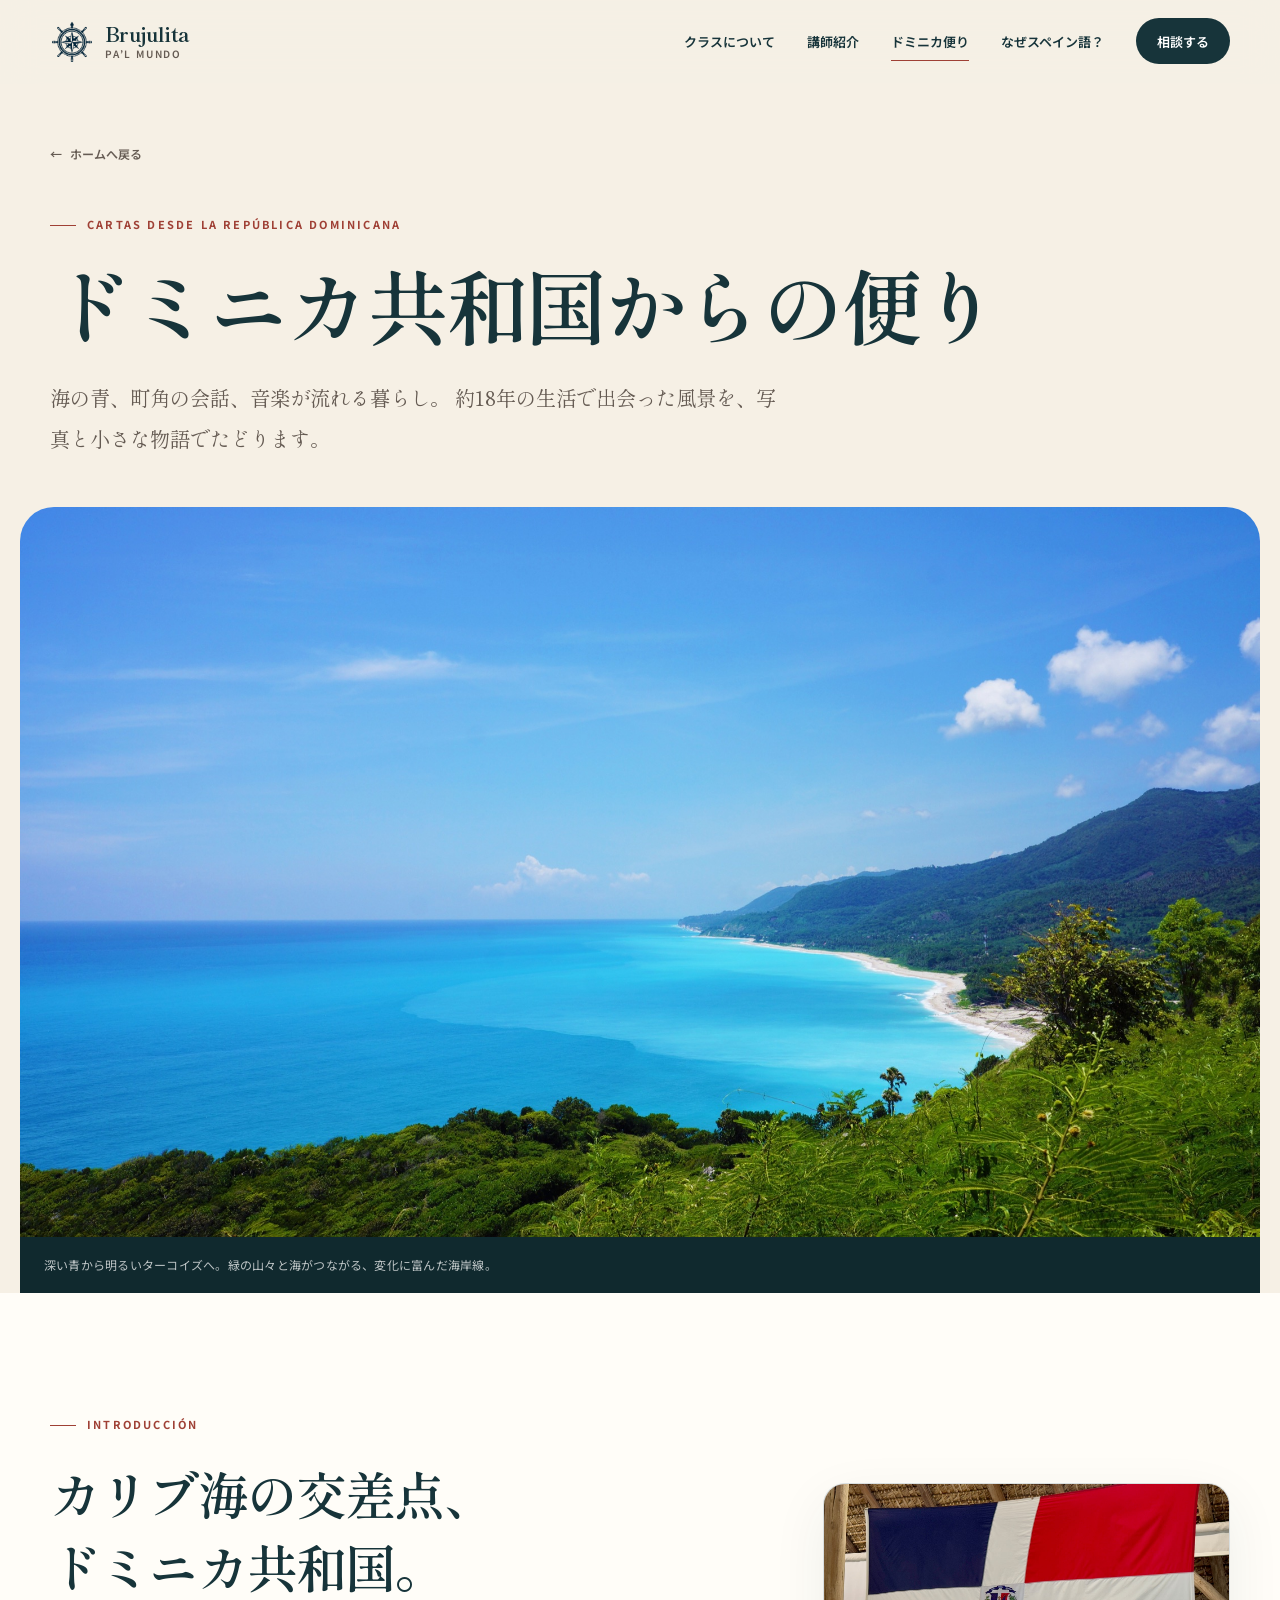
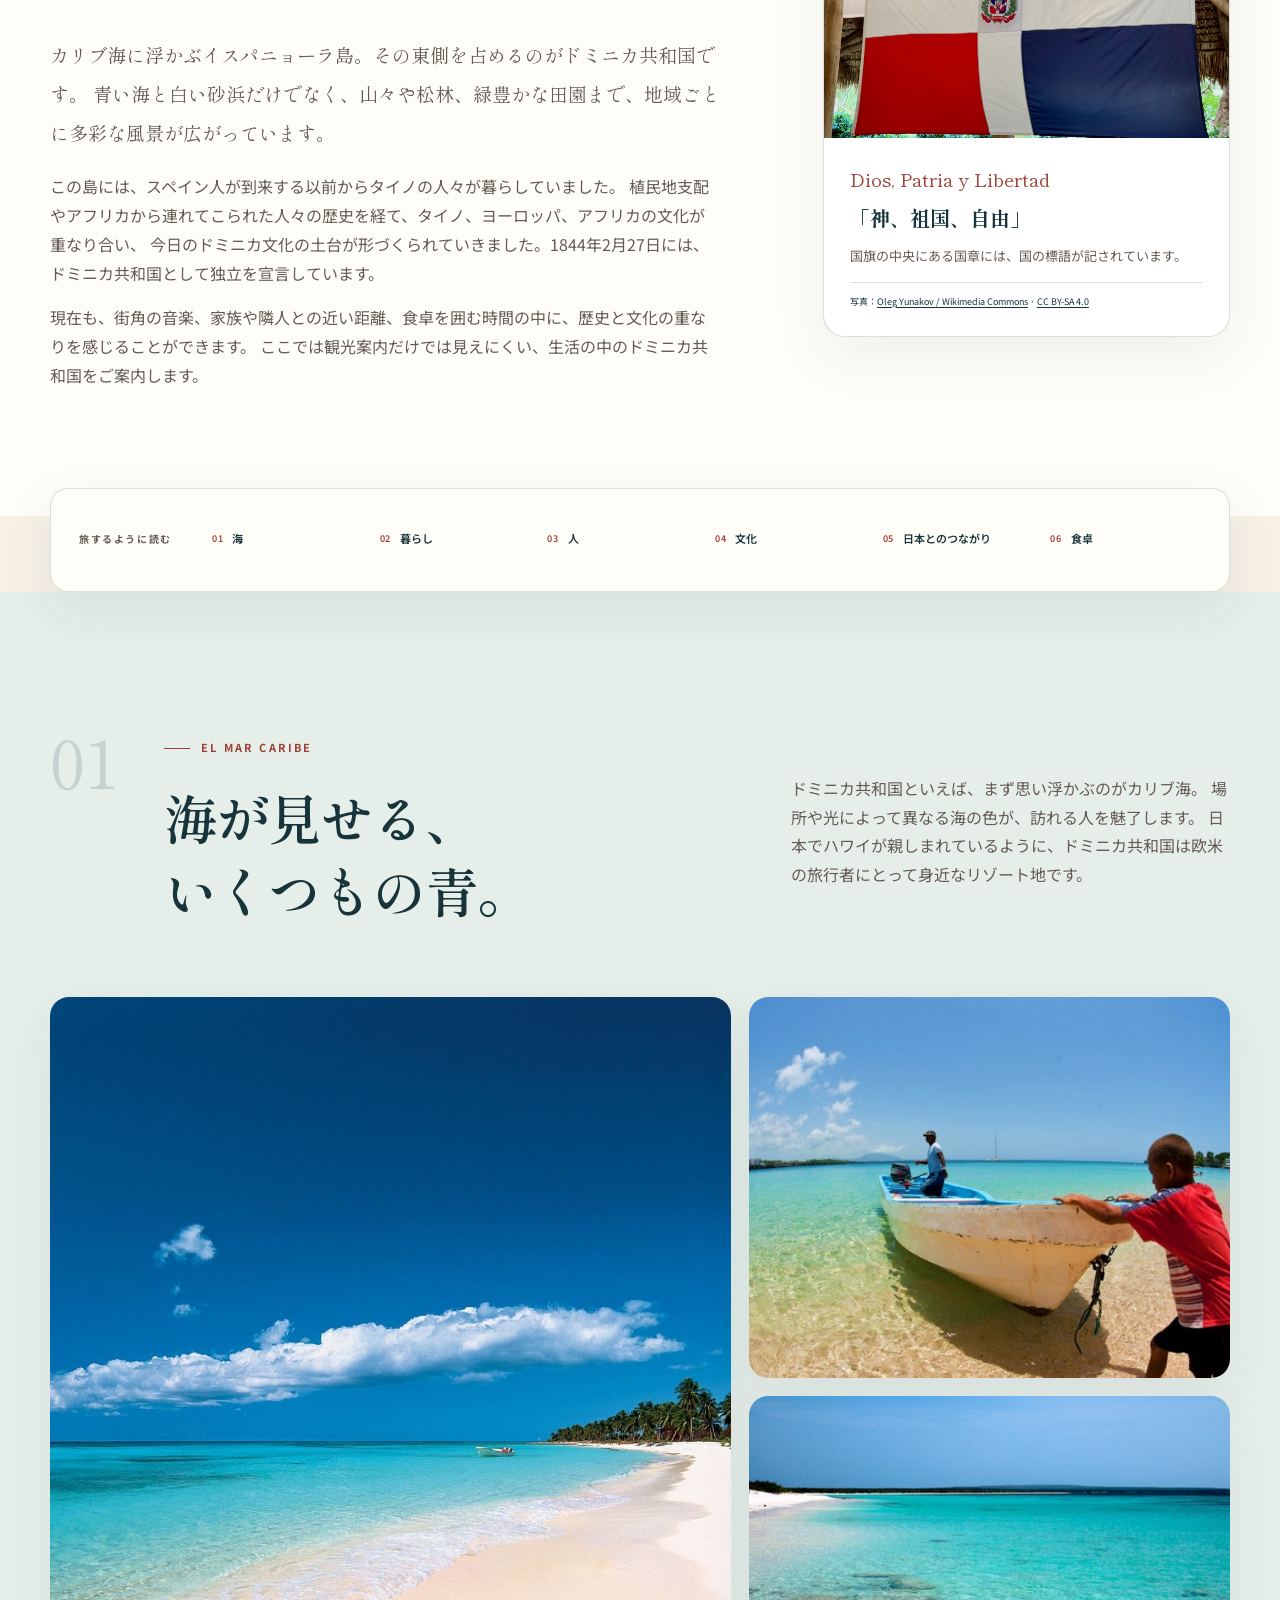
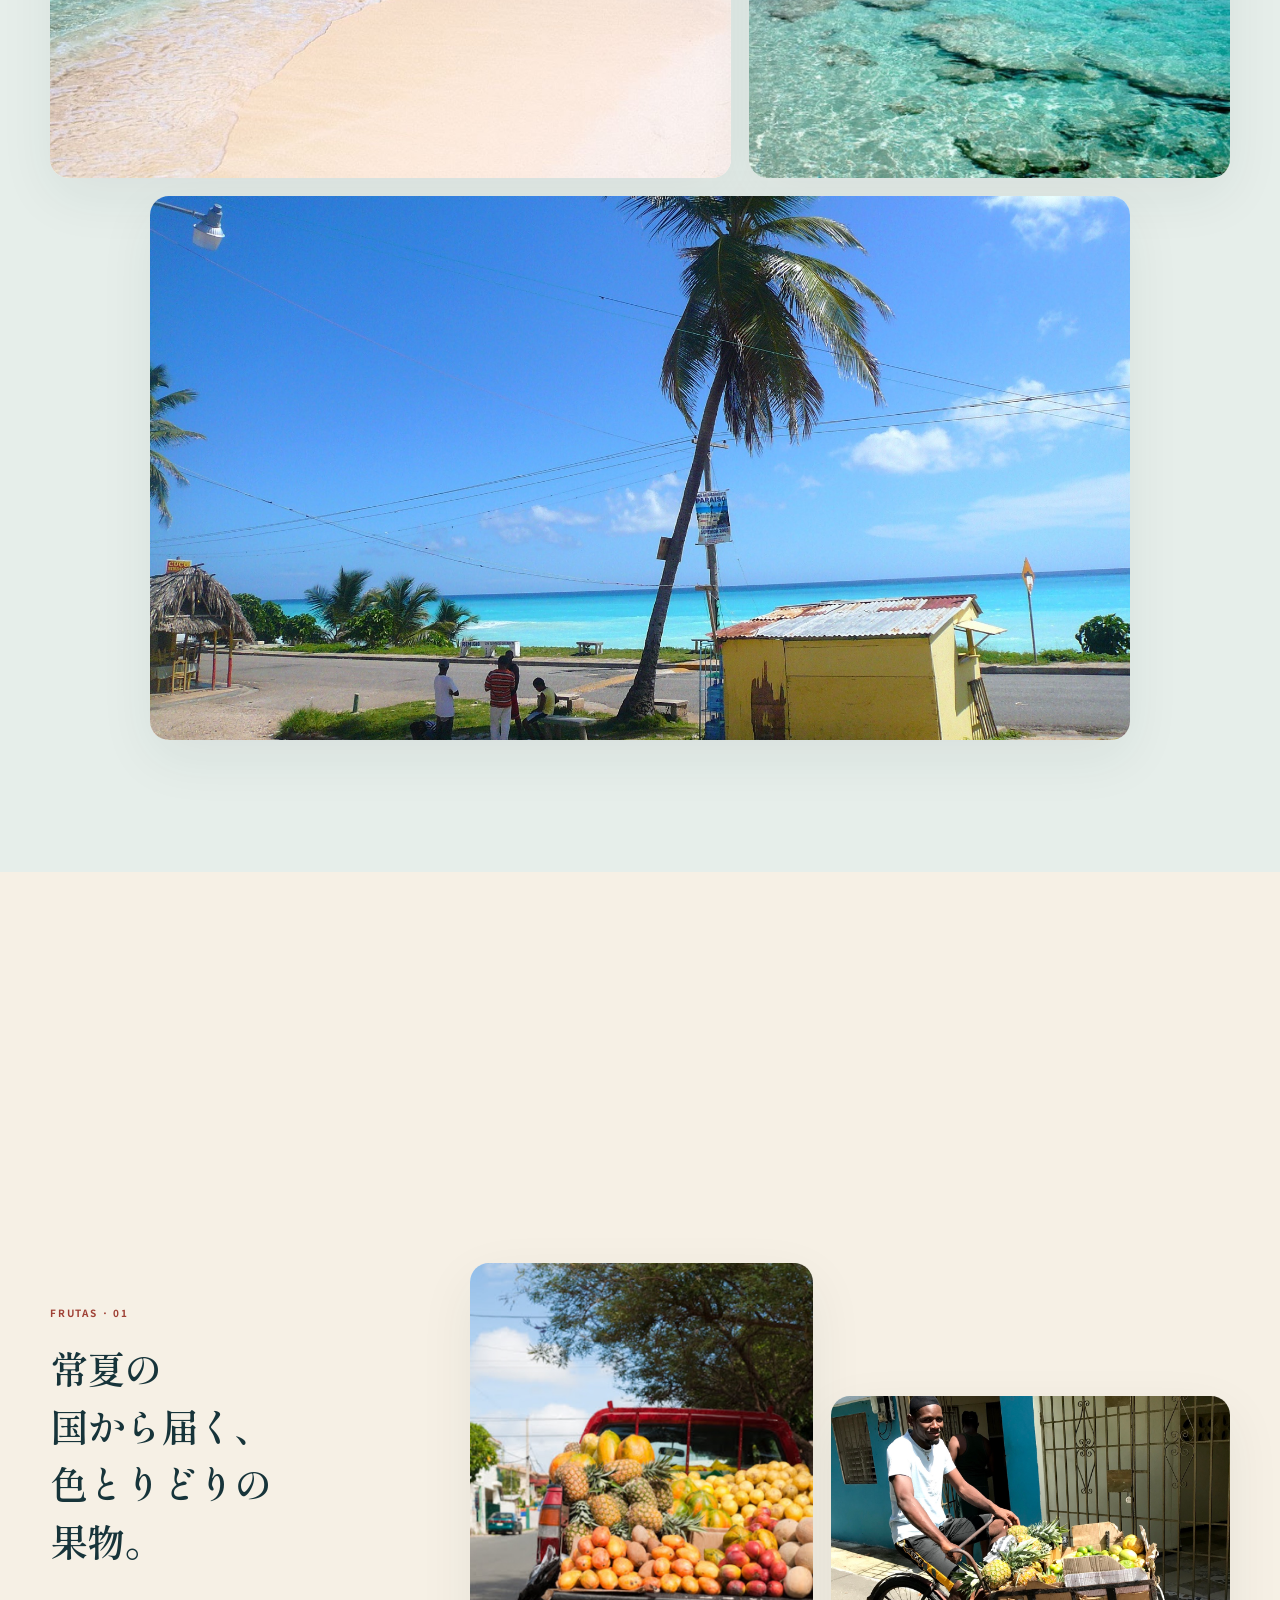
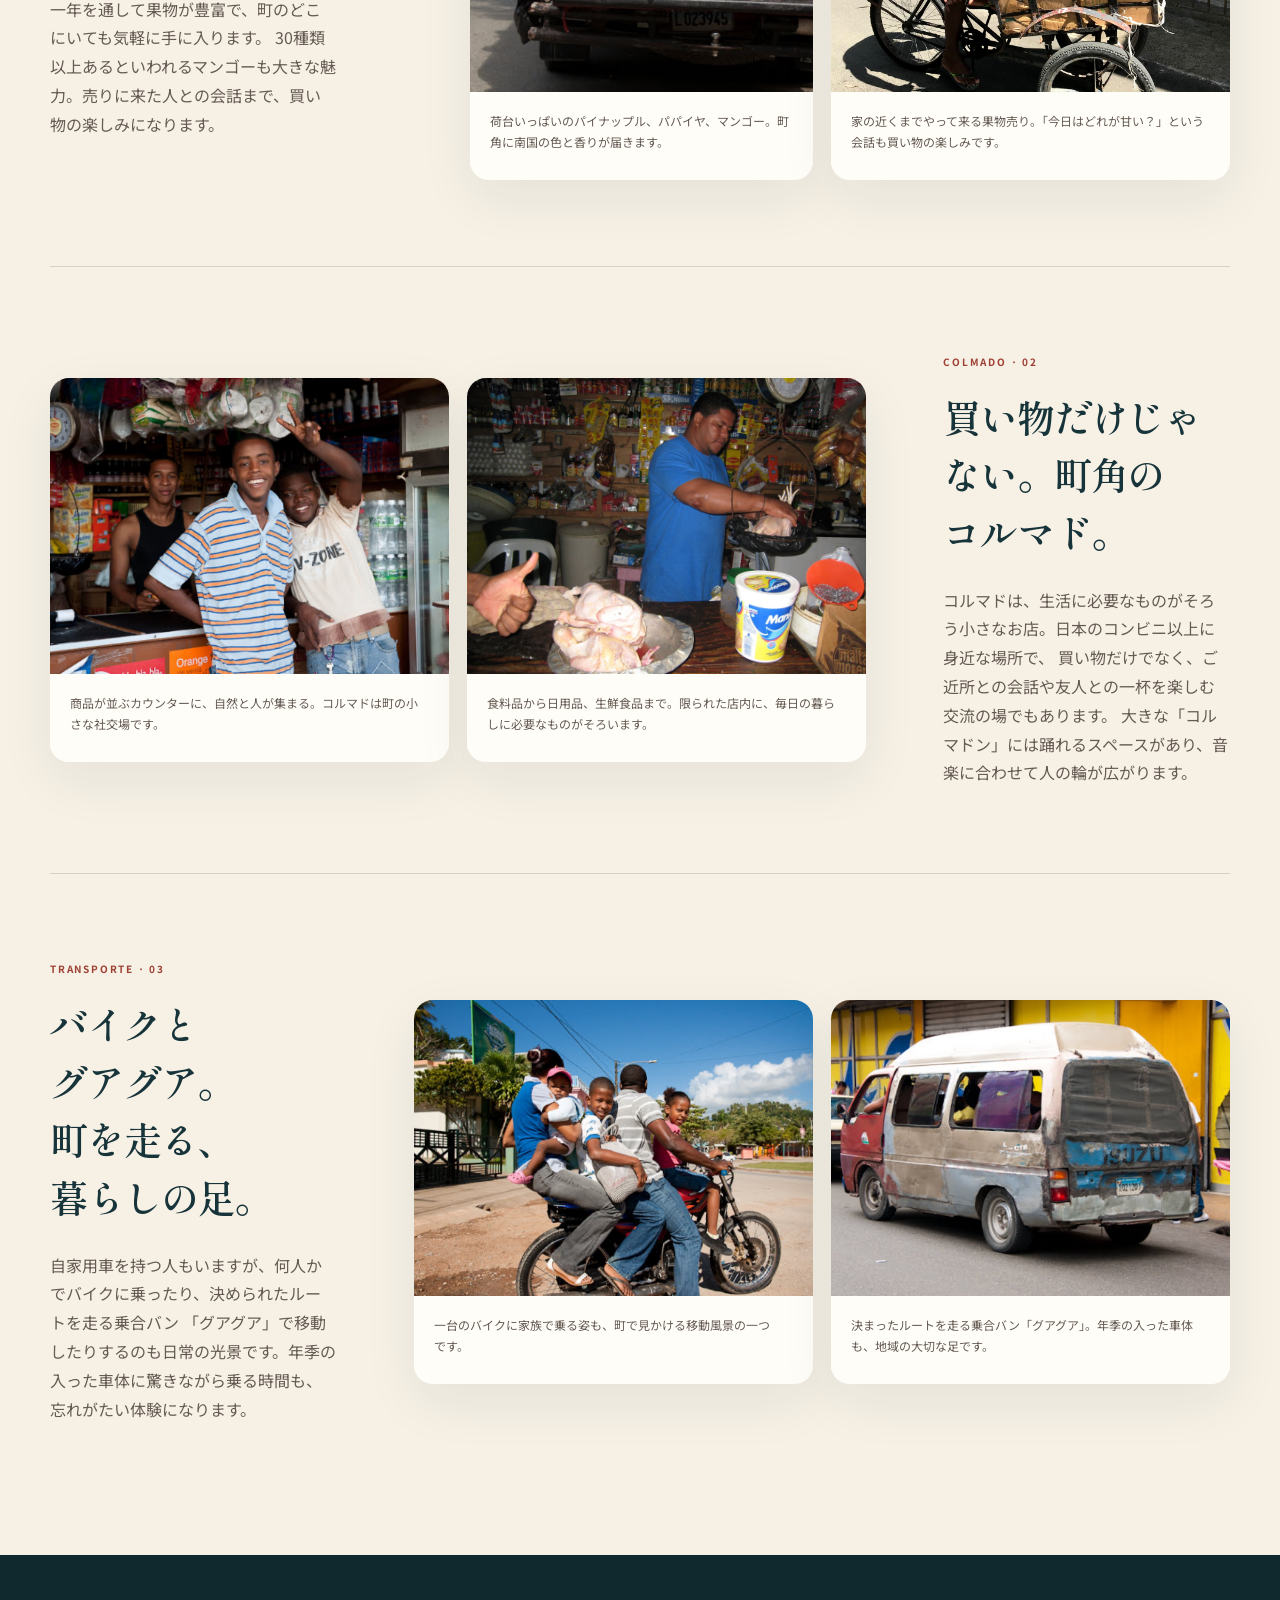
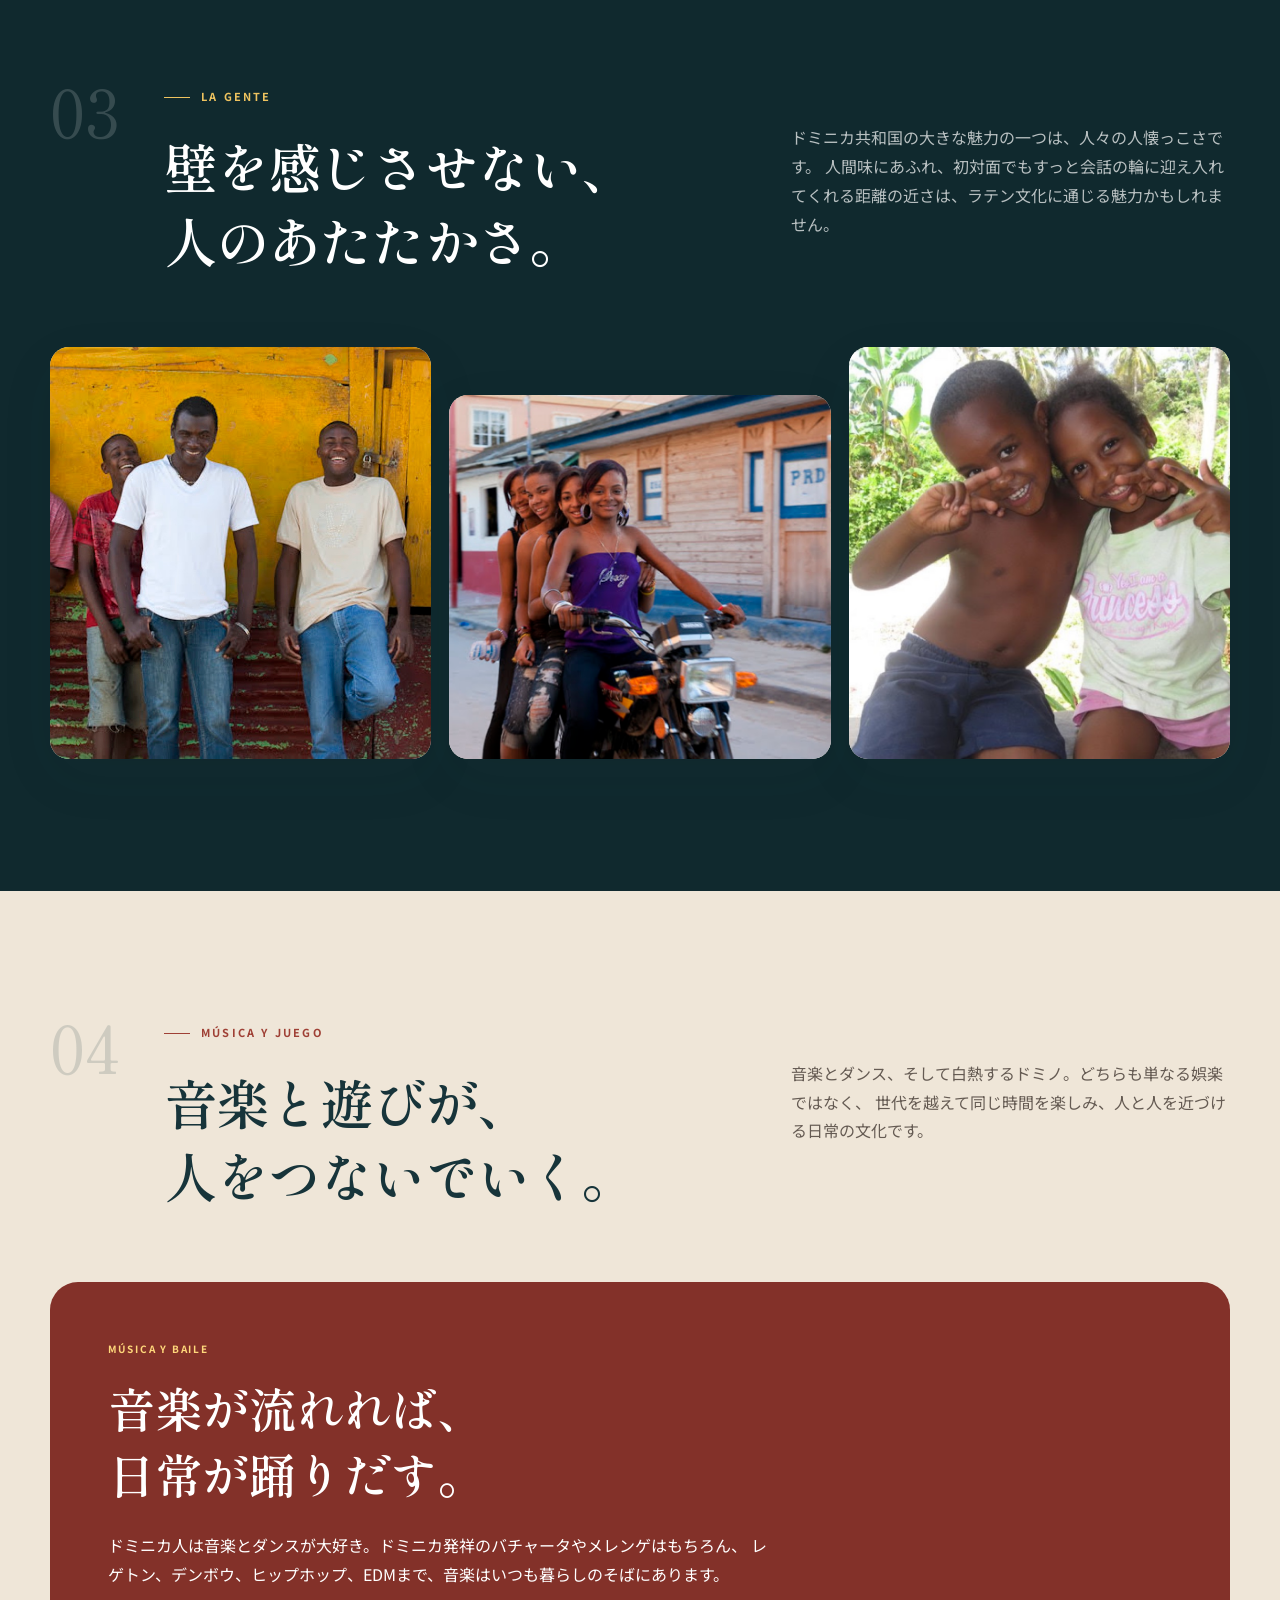
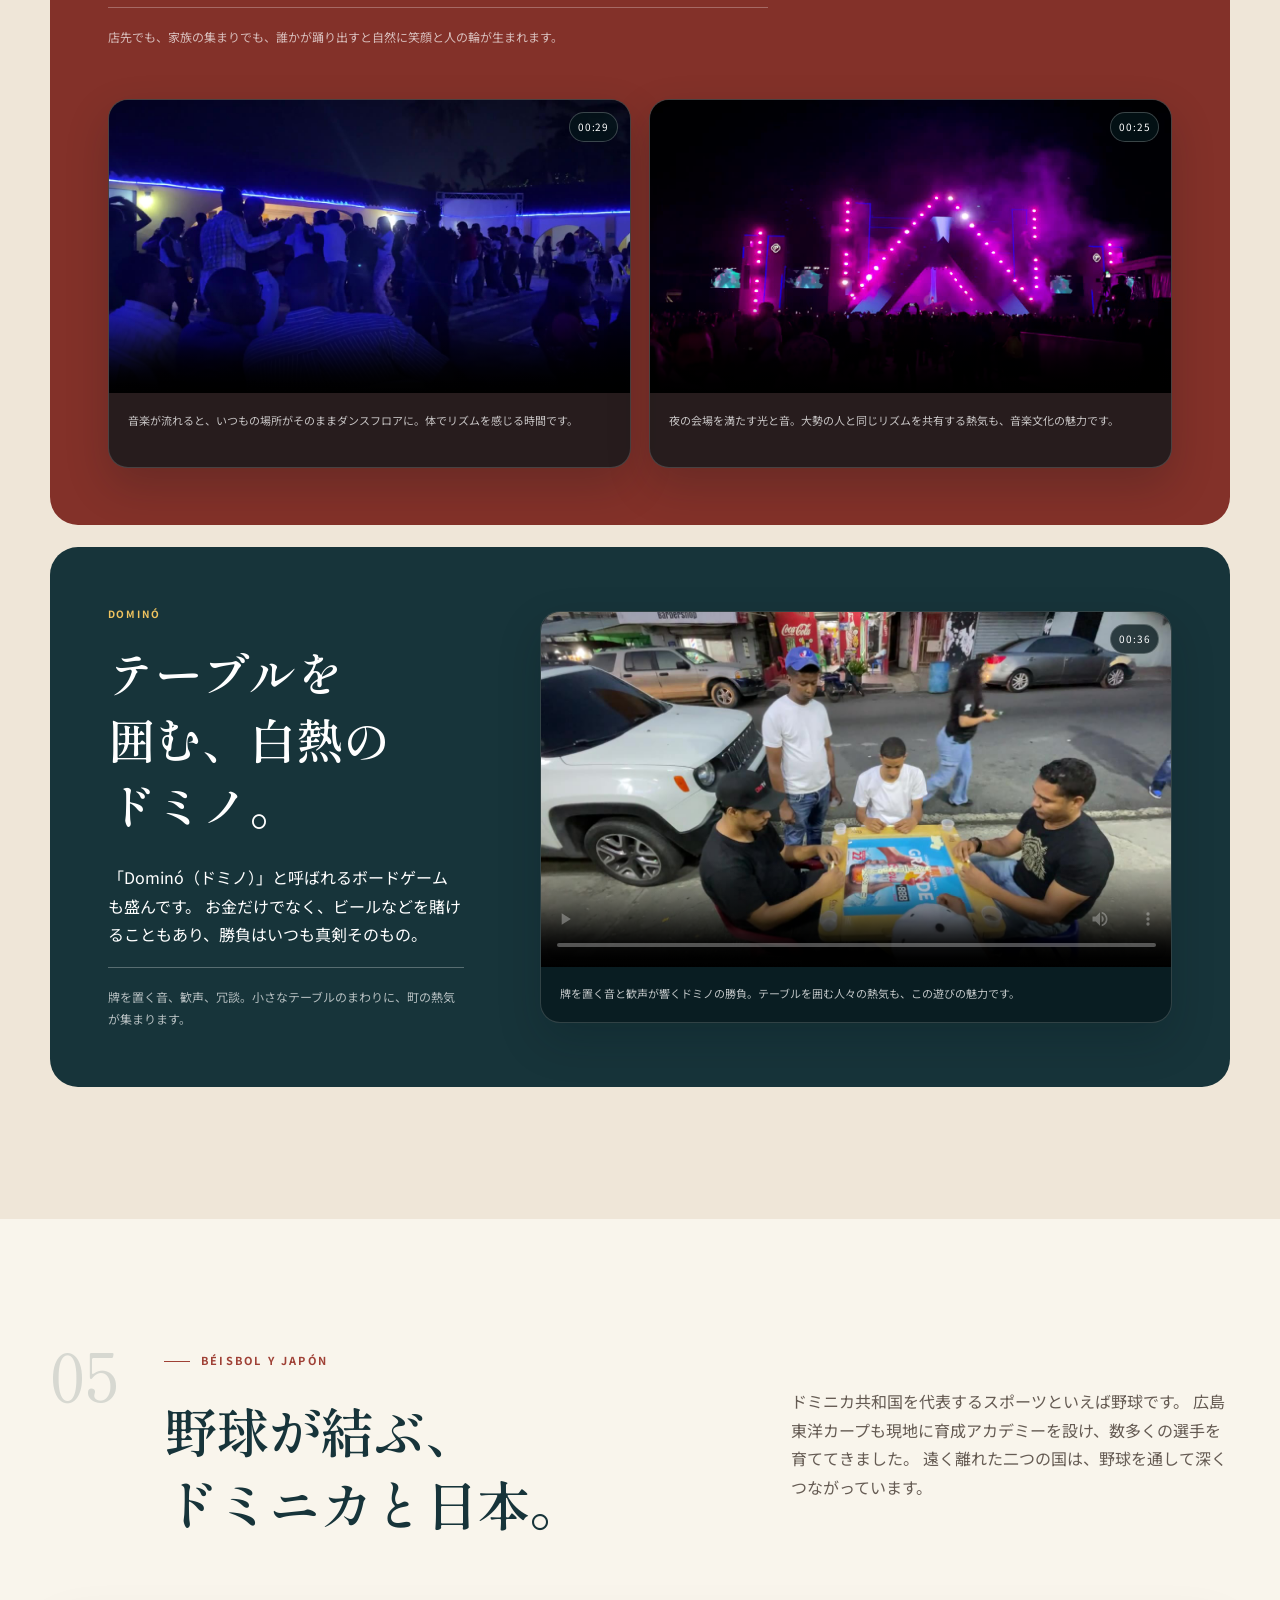
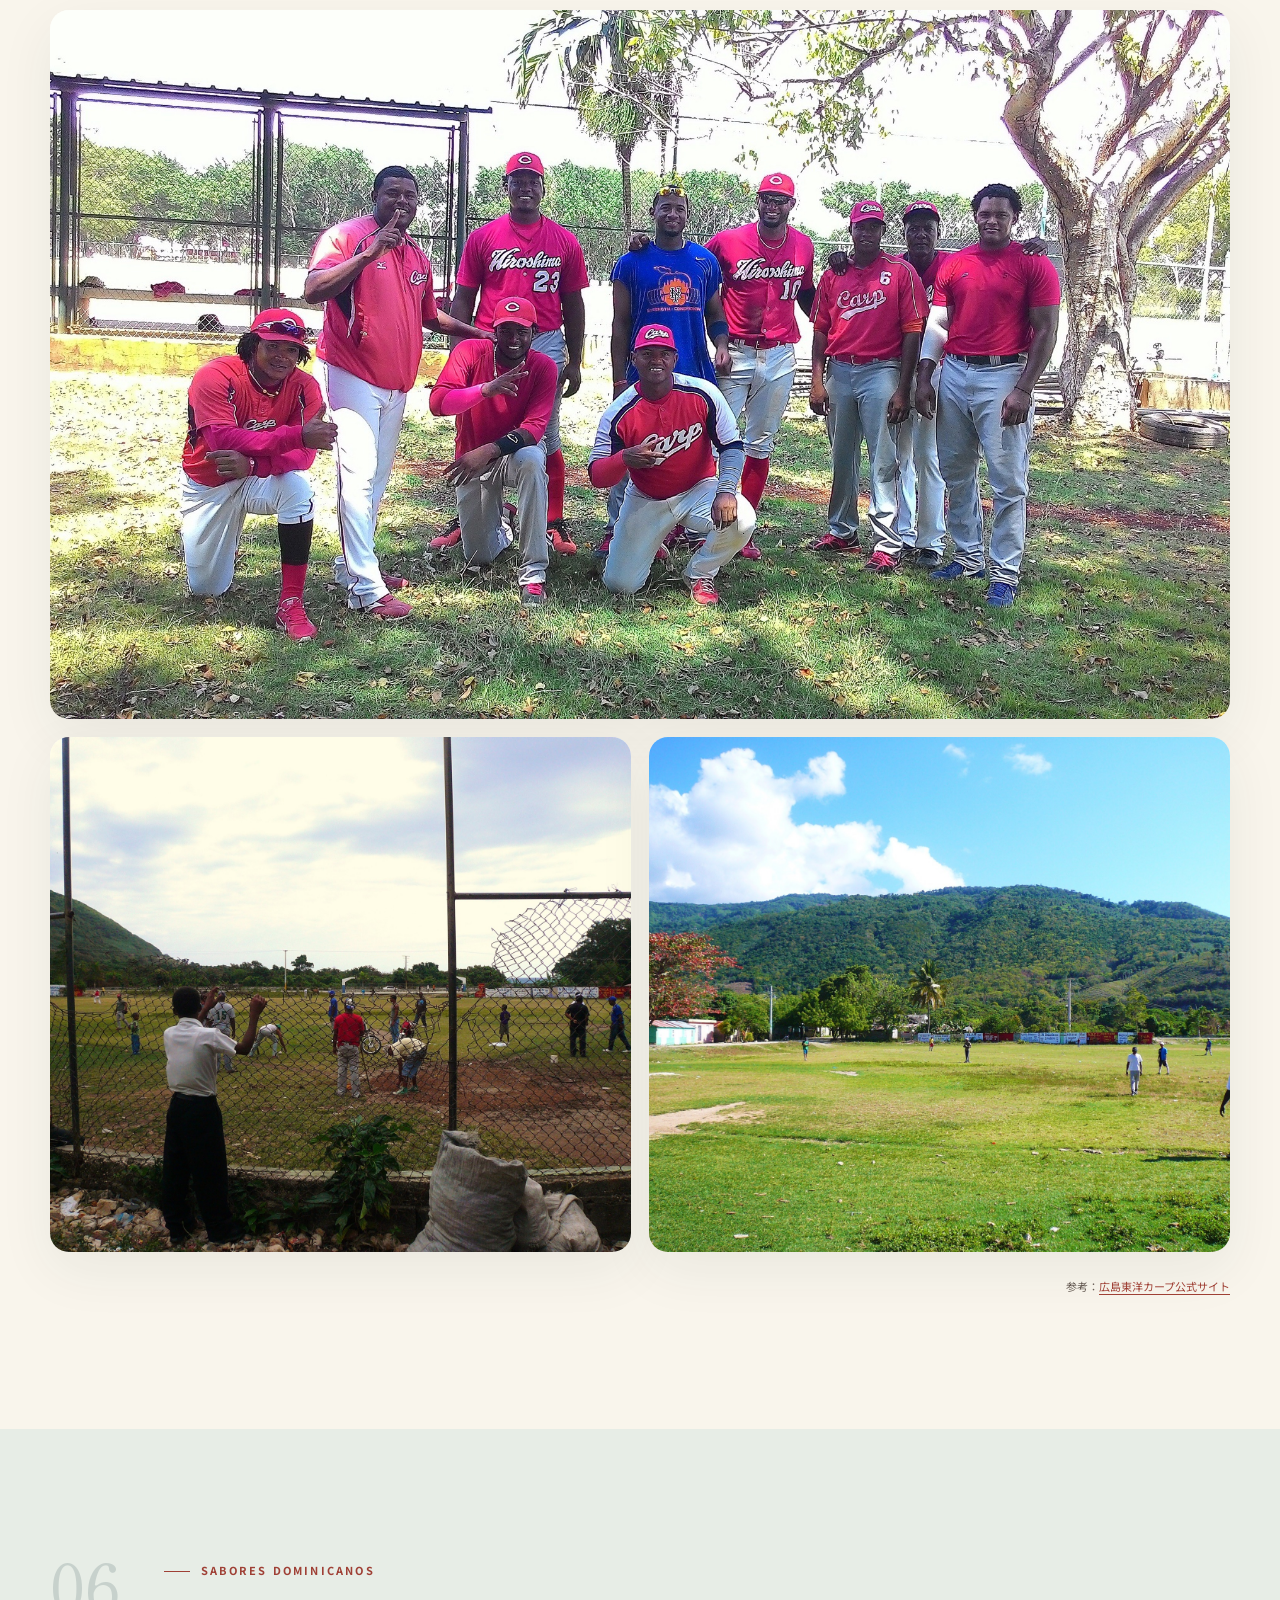
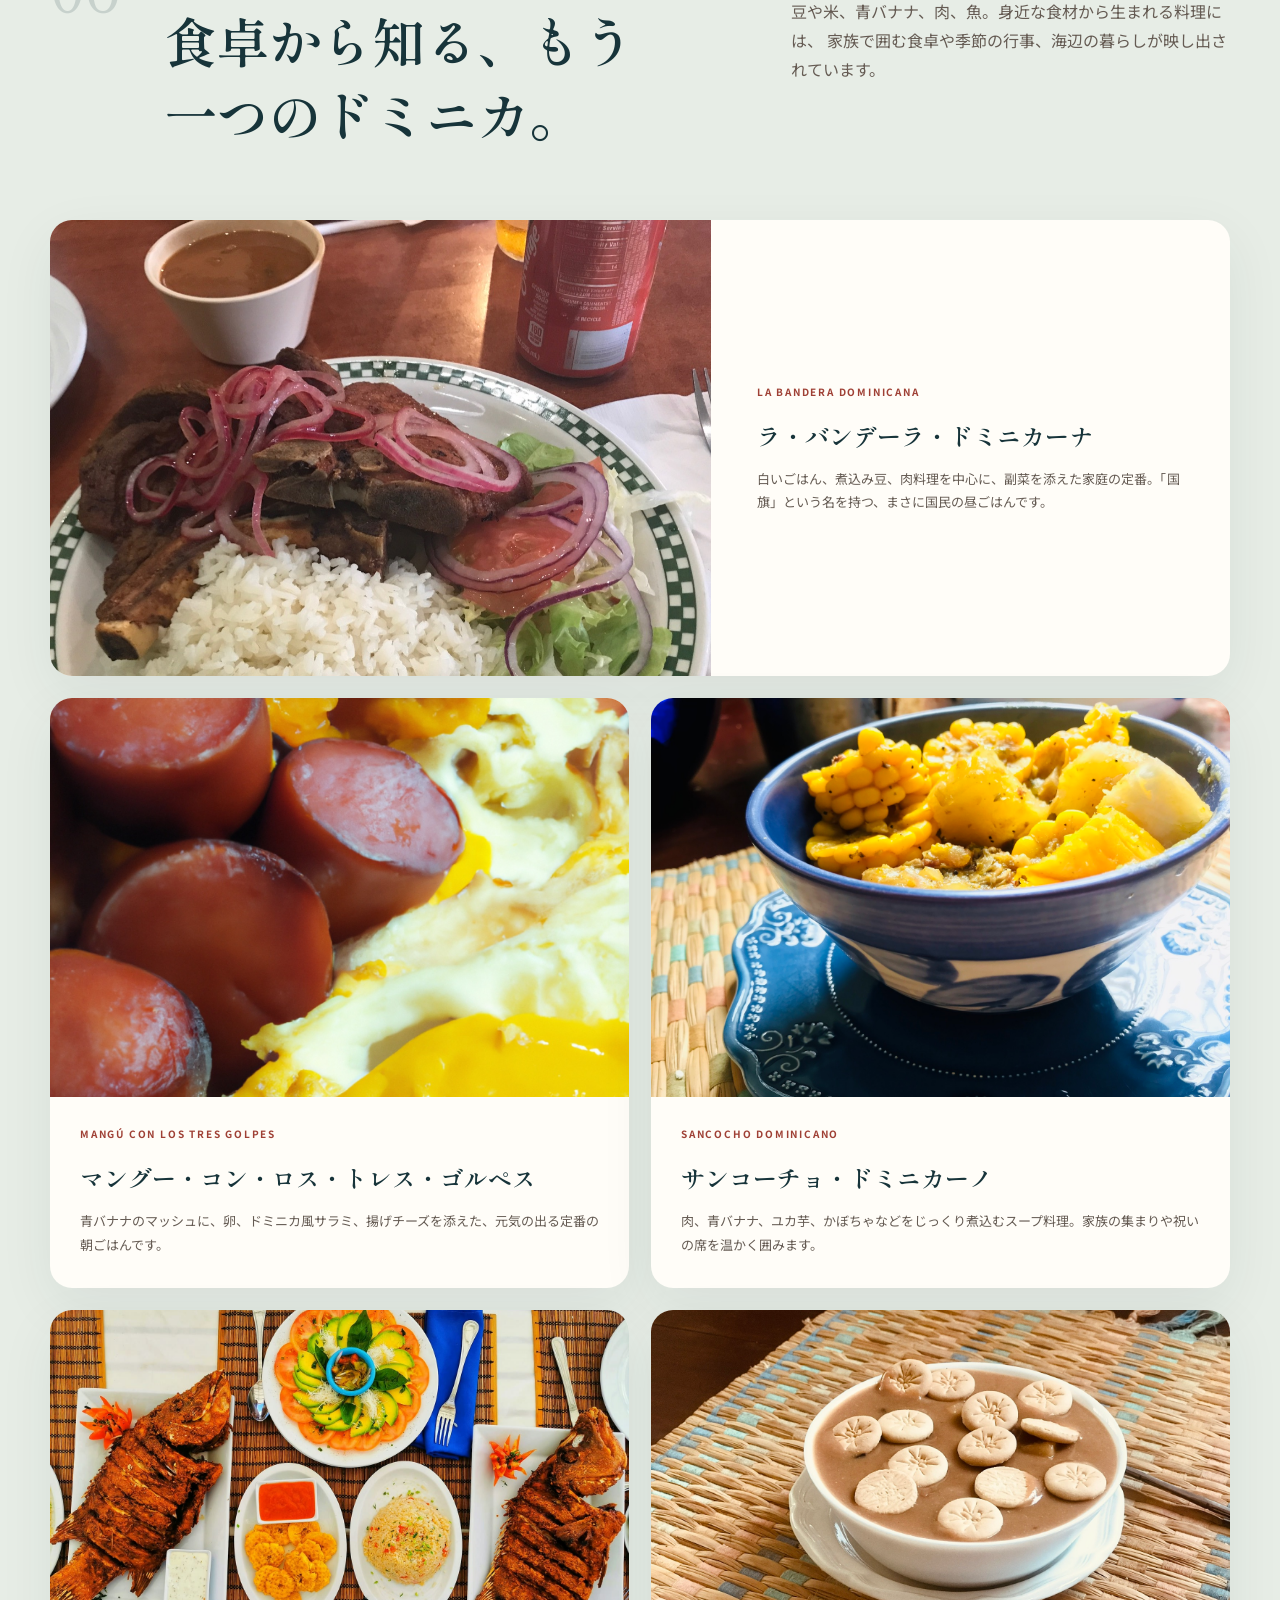
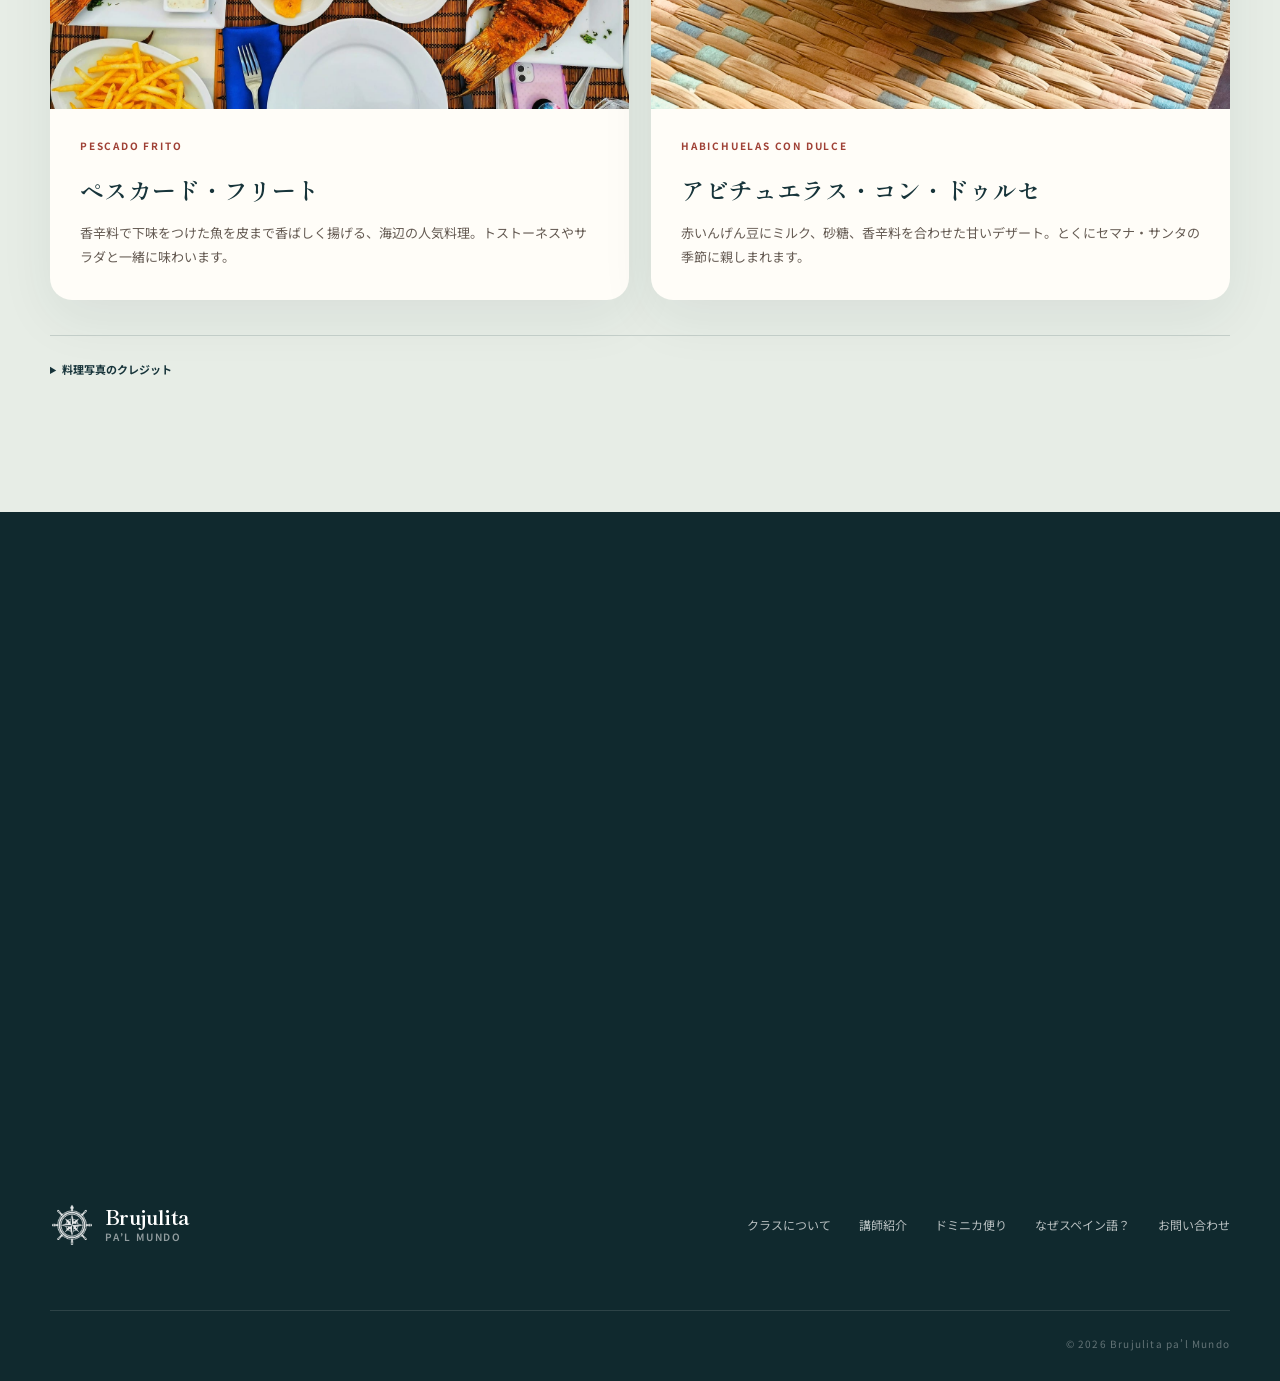
==== dominicana.html @ 8240523e "Replace pescado frito photo with Juan Dolio image" ====
<!doctype html>
<html lang="ja">
  <head>
    <meta charset="utf-8" />
    <meta name="viewport" content="width=device-width, initial-scale=1" />
    <meta name="theme-color" content="#17343a" />
    <meta
      name="description"
      content="約18年暮らしたドミニカ共和国の海、町、人、音楽、食、野球を、写真と小さな物語で紹介します。"
    />
    <title>ドミニカ共和国からの便り｜Brujulita pa’l Mundo</title>
    <link rel="preconnect" href="https://fonts.googleapis.com" />
    <link rel="preconnect" href="https://fonts.gstatic.com" crossorigin />
    <link
      href="https://fonts.googleapis.com/css2?family=Noto+Sans+JP:wght@400;500;600;700&amp;family=Shippori+Mincho+B1:wght@500;600&amp;display=swap"
      rel="stylesheet"
    />
    <link rel="icon" href="./assets/brujulita-favicon.png" type="image/png" />
    <link rel="stylesheet" href="./styles.css?v=20261106-7" />
    <script>document.documentElement.classList.add('js')</script>
    <script src="./script.js" defer></script>
  </head>
  <body class="story-page">
    <div class="reading-progress" aria-hidden="true"><span data-progress></span></div>
    <a class="skip-link" href="#story">本文へ移動</a>

    <header class="site-header" data-header>
      <div class="header-inner shell">
        <a class="brand" href="./index.html" aria-label="Brujulita pa’l Mundo ホーム">
          <span class="brand-mark" aria-hidden="true">
            <img src="./assets/brujulita-logo-transparent.png" alt="" width="512" height="512" />
          </span>
          <span><strong>Brujulita</strong><small lang="es">pa’l Mundo</small></span>
        </a>

        <button class="nav-toggle" type="button" aria-expanded="false" aria-controls="site-nav">
          <span class="sr-only">メニューを開く</span><span></span><span></span>
        </button>

        <nav class="site-nav" id="site-nav" aria-label="メインナビゲーション">
          <a href="./index.html#class">クラスについて</a>
          <a href="./index.html#teacher">講師紹介</a>
          <a aria-current="page" href="./dominicana.html">ドミニカ便り</a>
          <a href="./why-spanish.html">なぜスペイン語？</a>
          <a class="nav-cta" href="mailto:neowellness2024@gmail.com?subject=スペイン語クラスについての相談">相談する</a>
        </nav>
      </div>
    </header>

    <main id="story">
      <header class="story-hero">
        <div class="story-hero-copy shell reveal">
          <a class="back-link" href="./index.html"><span aria-hidden="true">←</span> ホームへ戻る</a>
          <p class="eyebrow" lang="es">CARTAS DESDE LA REPÚBLICA DOMINICANA</p>
          <h1><span class="story-mobile-line">ドミニカ共和国</span><span class="story-mobile-line">からの便り</span></h1>
          <p class="story-deck">
            海の青、町角の会話、音楽が流れる暮らし。
            約18年の生活で出会った風景を、写真と小さな物語でたどります。
          </p>
        </div>
        <figure class="story-hero-figure reveal" data-delay="100">
          <img
            src="./assets/dominicana/sea-mountain-coast.jpg"
            alt="緑の山々とターコイズブルーの海が続くドミニカ共和国の海岸線"
            width="2200"
            height="1467"
            fetchpriority="high"
          />
          <figcaption>深い青から明るいターコイズへ。緑の山々と海がつながる、変化に富んだ海岸線。</figcaption>
        </figure>
      </header>

      <section class="story-introduction section" aria-labelledby="introduction-title">
        <div class="shell story-intro-grid">
          <div class="story-intro-copy reveal">
            <p class="eyebrow" lang="es">INTRODUCCIÓN</p>
            <h2 id="introduction-title">カリブ海の交差点、ドミニカ共和国。</h2>
            <p class="story-lead">
              カリブ海に浮かぶイスパニョーラ島。その東側を占めるのがドミニカ共和国です。
              青い海と白い砂浜だけでなく、山々や松林、緑豊かな田園まで、地域ごとに多彩な風景が広がっています。
            </p>
            <p>
              この島には、スペイン人が到来する以前からタイノの人々が暮らしていました。
              植民地支配やアフリカから連れてこられた人々の歴史を経て、タイノ、ヨーロッパ、アフリカの文化が重なり合い、
              今日のドミニカ文化の土台が形づくられていきました。1844年2月27日には、ドミニカ共和国として独立を宣言しています。
            </p>
            <p>
              現在も、街角の音楽、家族や隣人との近い距離、食卓を囲む時間の中に、歴史と文化の重なりを感じることができます。
              ここでは観光案内だけでは見えにくい、生活の中のドミニカ共和国をご案内します。
            </p>
          </div>
          <figure class="flag-card reveal" data-delay="100">
            <img
              src="./assets/dominicana/flag-photo.jpg"
              alt="ヤシ葺き屋根の下に掲げられたドミニカ共和国の国旗"
              width="1600"
              height="1200"
              loading="lazy"
            />
            <figcaption>
              <span lang="es">Dios, Patria y Libertad</span>
              <strong>「神、祖国、自由」</strong>
              <p>国旗の中央にある国章には、国の標語が記されています。</p>
              <p class="flag-credit">
                写真：<a href="https://commons.wikimedia.org/wiki/File:Flag_of_the_Dominican_Republic.jpg" target="_blank" rel="noreferrer">Oleg Yunakov / Wikimedia Commons</a>
                · <a href="https://creativecommons.org/licenses/by-sa/4.0/" target="_blank" rel="noreferrer">CC BY-SA 4.0</a>
              </p>
            </figcaption>
          </figure>
        </div>
      </section>

      <nav class="story-chapters shell reveal" aria-label="このページの目次">
        <p>旅するように読む</p>
        <ol>
          <li><a href="#sea"><span>01</span>海</a></li>
          <li><a href="#daily-life"><span>02</span>暮らし</a></li>
          <li><a href="#people"><span>03</span>人</a></li>
          <li><a href="#culture"><span>04</span>文化</a></li>
          <li><a href="#baseball"><span>05</span>日本とのつながり</a></li>
          <li><a href="#food"><span>06</span>食卓</a></li>
        </ol>
      </nav>

      <section class="story-section story-section-sea" id="sea" aria-labelledby="sea-title">
        <div class="shell">
          <header class="story-section-header reveal">
            <p class="story-number">01</p>
            <div>
              <p class="eyebrow">EL MAR CARIBE</p>
              <h2 id="sea-title"><span class="story-mobile-line">海が見せる、</span><span class="story-mobile-line">いくつもの青。</span></h2>
            </div>
            <p>
              ドミニカ共和国といえば、まず思い浮かぶのがカリブ海。
              場所や光によって異なる海の色が、訪れる人を魅了します。
              日本でハワイが親しまれているように、ドミニカ共和国は欧米の旅行者にとって身近なリゾート地です。
            </p>
          </header>

          <div class="photo-mosaic photo-mosaic-sea">
            <figure class="photo-card photo-card-wide reveal">
              <img src="./assets/dominicana/sea-punta-cana.jpg" alt="白い砂浜と椰子の木が続くプンタ・カナの海岸" width="1800" height="1301" loading="lazy" />
              <figcaption>白い砂浜と椰子の木が続く海岸。世界の旅行者を惹きつける理由が伝わる一枚です。</figcaption>
            </figure>
            <figure class="photo-card reveal" data-delay="60">
              <img src="./assets/dominicana/sea-boat.jpg" alt="透明な浅瀬に浮かぶ小舟と海辺で働く人々" width="827" height="551" loading="lazy" />
              <figcaption>透明な浅瀬に浮かぶ小舟。観光地の美しさと、海とともに暮らす人々の日常が重なります。</figcaption>
            </figure>
            <figure class="photo-card photo-card-tall reveal" data-delay="100">
              <img src="./assets/dominicana/sea-shallows.jpg" alt="透明からターコイズへ色を変える遠浅の海" width="709" height="472" loading="lazy" />
              <figcaption>光を受けて、透明からターコイズへ。場所によって表情を変えるカリブ海の青。</figcaption>
            </figure>
            <figure class="photo-card photo-card-wide reveal">
              <img src="./assets/dominicana/sea-coastal-town.jpg" alt="椰子の木と町並みの向こうに広がる青い海" width="1800" height="1350" loading="lazy" />
              <figcaption>椰子の木の向こうに広がる海。ここでは美しい景色が、町の日常のすぐそばにあります。</figcaption>
            </figure>
          </div>
        </div>
      </section>

      <section class="story-section story-section-daily" id="daily-life" aria-labelledby="daily-title">
        <div class="shell">
          <header class="story-section-header reveal">
            <p class="story-number">02</p>
            <div>
              <p class="eyebrow">LA VIDA COTIDIANA</p>
              <h2 id="daily-title">町角から見える、暮らしのリズム。</h2>
            </div>
            <p>
              果物売りの声、コルマドで交わす会話、通りを走るバイクとグアグア。
              何気ない町の風景には、人と人との距離が近いドミニカらしさが詰まっています。
            </p>
          </header>

          <article class="story-subsection" aria-labelledby="fruit-title">
            <div class="story-subsection-copy reveal">
              <p class="story-kicker" lang="es">FRUTAS · 01</p>
              <h3 id="fruit-title">常夏の国から届く、色とりどりの果物。</h3>
              <p>
                一年を通して果物が豊富で、町のどこにいても気軽に手に入ります。
                30種類以上あるといわれるマンゴーも大きな魅力。売りに来た人との会話まで、買い物の楽しみになります。
              </p>
            </div>
            <div class="paired-photos">
              <figure class="photo-card photo-card-portrait reveal">
                <img src="./assets/dominicana/fruit-truck.jpg" alt="荷台いっぱいに南国の果物を積んだ赤いトラック" width="441" height="661" loading="lazy" />
                <figcaption>荷台いっぱいのパイナップル、パパイヤ、マンゴー。町角に南国の色と香りが届きます。</figcaption>
              </figure>
              <figure class="photo-card reveal" data-delay="80">
                <img src="./assets/dominicana/fruit-vendor.jpg" alt="三輪自転車に果物を積んで売り歩く男性" width="1800" height="1350" loading="lazy" />
                <figcaption>家の近くまでやって来る果物売り。「今日はどれが甘い？」という会話も買い物の楽しみです。</figcaption>
              </figure>
            </div>
          </article>

          <article class="story-subsection story-subsection-reverse" aria-labelledby="colmado-title">
            <div class="story-subsection-copy reveal">
              <p class="story-kicker">COLMADO · 02</p>
              <h3 id="colmado-title">買い物だけじゃない。町角のコルマド。</h3>
              <p>
                コルマドは、生活に必要なものがそろう小さなお店。日本のコンビニ以上に身近な場所で、
                買い物だけでなく、ご近所との会話や友人との一杯を楽しむ交流の場でもあります。
                大きな「コルマドン」には踊れるスペースがあり、音楽に合わせて人の輪が広がります。
              </p>
            </div>
            <div class="paired-photos">
              <figure class="photo-card reveal">
                <img src="./assets/dominicana/colmado-neighborhood.jpg" alt="コルマドの店先で笑顔を見せる若者たち" width="630" height="420" loading="lazy" />
                <figcaption>商品が並ぶカウンターに、自然と人が集まる。コルマドは町の小さな社交場です。</figcaption>
              </figure>
              <figure class="photo-card reveal" data-delay="80">
                <img src="./assets/dominicana/colmado-counter.jpg" alt="日用品と食料品が隙間なく並ぶコルマドの店内" width="1800" height="1350" loading="lazy" />
                <figcaption>食料品から日用品、生鮮食品まで。限られた店内に、毎日の暮らしに必要なものがそろいます。</figcaption>
              </figure>
            </div>
          </article>

          <article class="story-subsection" aria-labelledby="transport-title">
            <div class="story-subsection-copy reveal">
              <p class="story-kicker" lang="es">TRANSPORTE · 03</p>
              <h3 id="transport-title"><span class="story-mobile-line">バイクとグアグア<span class="story-desktop-punctuation">。</span></span><span class="story-mobile-line">町を走る、暮らしの足。</span></h3>
              <p>
                自家用車を持つ人もいますが、何人かでバイクに乗ったり、決められたルートを走る乗合バン
                「グアグア」で移動したりするのも日常の光景です。年季の入った車体に驚きながら乗る時間も、忘れがたい体験になります。
              </p>
            </div>
            <div class="paired-photos">
              <figure class="photo-card reveal">
                <img src="./assets/dominicana/transport-motorbike.jpg" alt="一台のバイクに家族で乗る人々" width="630" height="420" loading="lazy" />
                <figcaption>一台のバイクに家族で乗る姿も、町で見かける移動風景の一つです。</figcaption>
              </figure>
              <figure class="photo-card reveal" data-delay="80">
                <img src="./assets/dominicana/transport-guagua.jpg" alt="町中を走る年季の入った乗合バンのグアグア" width="661" height="441" loading="lazy" />
                <figcaption>決まったルートを走る乗合バン「グアグア」。年季の入った車体も、地域の大切な足です。</figcaption>
              </figure>
            </div>
          </article>
        </div>
      </section>

      <section class="story-section story-section-people" id="people" aria-labelledby="people-title">
        <div class="shell">
          <header class="story-section-header reveal">
            <p class="story-number">03</p>
            <div>
              <p class="eyebrow">LA GENTE</p>
              <h2 id="people-title">壁を感じさせない、人のあたたかさ。</h2>
            </div>
            <p>
              ドミニカ共和国の大きな魅力の一つは、人々の人懐っこさです。
              人間味にあふれ、初対面でもすっと会話の輪に迎え入れてくれる距離の近さは、ラテン文化に通じる魅力かもしれません。
            </p>
          </header>
          <div class="people-gallery">
            <figure class="photo-card reveal">
              <img src="./assets/dominicana/people-friends.jpg" alt="黄色い壁の前で笑顔を見せる友人たち" width="665" height="444" loading="lazy" />
              <figcaption>道端で交わす笑顔と冗談。初対面でも会話の輪が広がっていきます。</figcaption>
            </figure>
            <figure class="photo-card reveal" data-delay="70">
              <img src="./assets/dominicana/people-motorbike.jpg" alt="バイクに乗りながらカメラへ笑顔を向ける若者たち" width="665" height="444" loading="lazy" />
              <figcaption>カメラを向けると返ってくる、屈託のない笑顔。町の明るさが伝わります。</figcaption>
            </figure>
            <figure class="photo-card reveal" data-delay="140">
              <img src="./assets/dominicana/people-children.jpg" alt="肩を寄せ合い笑顔でポーズをとる二人の子ども" width="720" height="540" loading="lazy" />
              <figcaption>笑顔でポーズを決める子どもたち。人との距離の近さを感じさせる一瞬です。</figcaption>
            </figure>
          </div>
        </div>
      </section>

      <section class="story-section story-section-culture" id="culture" aria-labelledby="culture-title">
        <div class="shell">
          <header class="story-section-header reveal">
            <p class="story-number">04</p>
            <div>
              <p class="eyebrow">MÚSICA Y JUEGO</p>
              <h2 id="culture-title"><span class="story-mobile-line">音楽と遊びが、</span><span class="story-mobile-line">人をつないでいく。</span></h2>
            </div>
            <p>
              音楽とダンス、そして白熱するドミノ。どちらも単なる娯楽ではなく、
              世代を越えて同じ時間を楽しみ、人と人を近づける日常の文化です。
            </p>
          </header>

          <div class="culture-stories">
            <article class="culture-story culture-story-music reveal">
              <div class="culture-story-copy">
                <p class="story-kicker">MÚSICA Y BAILE</p>
                <h3>音楽が流れれば、日常が踊りだす。</h3>
                <p>
                  ドミニカ人は音楽とダンスが大好き。ドミニカ発祥のバチャータやメレンゲはもちろん、
                  レゲトン、デンボウ、ヒップホップ、EDMまで、音楽はいつも暮らしのそばにあります。
                </p>
                <p class="culture-note">店先でも、家族の集まりでも、誰かが踊り出すと自然に笑顔と人の輪が生まれます。</p>
              </div>

              <div class="culture-video-grid" aria-label="ドミニカ共和国の音楽とダンスの動画">
                <figure class="story-video-card">
                  <div class="story-video-frame">
                    <video controls playsinline preload="metadata" poster="./assets/dominicana/videos/music-dance-01-poster.jpg" aria-label="屋外で音楽に合わせて踊る人々の動画">
                      <source src="./assets/dominicana/videos/music-dance-01.mp4" type="video/mp4" />
                      お使いのブラウザは動画の再生に対応していません。
                    </video>
                    <span class="video-duration" aria-hidden="true">00:29</span>
                  </div>
                  <figcaption>音楽が流れると、いつもの場所がそのままダンスフロアに。体でリズムを感じる時間です。</figcaption>
                </figure>

                <figure class="story-video-card">
                  <div class="story-video-frame">
                    <video controls playsinline preload="metadata" poster="./assets/dominicana/videos/music-dance-02-poster.jpg" aria-label="光に包まれた音楽ステージと観客の動画">
                      <source src="./assets/dominicana/videos/music-dance-02.mp4" type="video/mp4" />
                      お使いのブラウザは動画の再生に対応していません。
                    </video>
                    <span class="video-duration" aria-hidden="true">00:25</span>
                  </div>
                  <figcaption>夜の会場を満たす光と音。大勢の人と同じリズムを共有する熱気も、音楽文化の魅力です。</figcaption>
                </figure>
              </div>
            </article>

            <article class="culture-story culture-story-domino reveal" data-delay="100">
              <div class="culture-story-copy">
                <p class="story-kicker">DOMINÓ</p>
                <h3>テーブルを囲む、白熱のドミノ。</h3>
                <p>
                  「Dominó（ドミノ）」と呼ばれるボードゲームも盛んです。
                  お金だけでなく、ビールなどを賭けることもあり、勝負はいつも真剣そのもの。
                </p>
                <p class="culture-note">牌を置く音、歓声、冗談。小さなテーブルのまわりに、町の熱気が集まります。</p>
              </div>

              <figure class="story-video-card story-video-card-wide">
                <div class="story-video-frame">
                  <video controls playsinline preload="metadata" poster="./assets/dominicana/videos/domino-game-poster.jpg" aria-label="路上のテーブルを囲んでドミノを楽しむ人々の動画">
                    <source src="./assets/dominicana/videos/domino-game.mp4" type="video/mp4" />
                    お使いのブラウザは動画の再生に対応していません。
                  </video>
                  <span class="video-duration" aria-hidden="true">00:36</span>
                </div>
                <figcaption>牌を置く音と歓声が響くドミノの勝負。テーブルを囲む人々の熱気も、この遊びの魅力です。</figcaption>
              </figure>
            </article>
          </div>
        </div>
      </section>

      <section class="story-section story-section-baseball" id="baseball" aria-labelledby="baseball-title">
        <div class="shell">
          <header class="story-section-header reveal">
            <p class="story-number">05</p>
            <div>
              <p class="eyebrow">BÉISBOL Y JAPÓN</p>
              <h2 id="baseball-title"><span class="story-mobile-line">野球が結ぶ、</span><span class="story-mobile-line">ドミニカと日本。</span></h2>
            </div>
            <p>
              ドミニカ共和国を代表するスポーツといえば野球です。
              広島東洋カープも現地に育成アカデミーを設け、数多くの選手を育ててきました。
              遠く離れた二つの国は、野球を通して深くつながっています。
            </p>
          </header>

          <div class="baseball-gallery">
            <figure class="photo-card photo-card-feature reveal">
              <img src="./assets/dominicana/baseball-carp.jpg" alt="赤いユニフォームを着て並ぶ広島東洋カープのアカデミー選手たち" width="2000" height="1125" loading="lazy" />
              <figcaption>赤いユニフォームで並ぶ選手たち。野球を通して、ドミニカ共和国と広島は深くつながっています。</figcaption>
            </figure>
            <figure class="photo-card reveal">
              <img src="./assets/dominicana/baseball-fence.jpg" alt="フェンス越しに地域の野球を見守る人々" width="1800" height="1350" loading="lazy" />
              <figcaption>フェンス越しに試合を見守る人々。野球は観る人も一緒になって楽しむ町の時間です。</figcaption>
            </figure>
            <figure class="photo-card reveal" data-delay="80">
              <img src="./assets/dominicana/baseball-field.jpg" alt="緑の山々に囲まれた地域の野球場" width="1800" height="1350" loading="lazy" />
              <figcaption>山に囲まれた地域のグラウンド。野球は特別な舞台だけでなく、日常の風景に根づいています。</figcaption>
            </figure>
          </div>
          <p class="source-note reveal">
            参考：<a href="https://www.ticket.carp.co.jp/calendar/event_20260409.html" target="_blank" rel="noreferrer">広島東洋カープ公式サイト</a>
          </p>
        </div>
      </section>

      <section class="story-section story-section-food" id="food" aria-labelledby="food-title">
        <div class="shell">
          <header class="story-section-header reveal">
            <p class="story-number">06</p>
            <div>
              <p class="eyebrow">SABORES DOMINICANOS</p>
              <h2 id="food-title"><span class="story-mobile-line">食卓から知る、</span><span class="story-mobile-line">もう一つのドミニカ。</span></h2>
            </div>
            <p>
              豆や米、青バナナ、肉、魚。身近な食材から生まれる料理には、
              家族で囲む食卓や季節の行事、海辺の暮らしが映し出されています。
            </p>
          </header>

          <div class="food-grid">
            <article class="food-card food-card-large reveal">
              <figure><img src="./assets/dominicana/food-la-bandera.jpg" alt="白いごはんと煮込み豆、肉料理を盛り合わせたラ・バンデーラ" width="1600" height="829" loading="lazy" /></figure>
              <div><p class="story-kicker">LA BANDERA DOMINICANA</p><h3>ラ・バンデーラ・ドミニカーナ</h3><p>白いごはん、煮込み豆、肉料理を中心に、副菜を添えた家庭の定番。「国旗」という名を持つ、まさに国民の昼ごはんです。</p></div>
            </article>
            <article class="food-card reveal">
              <figure><img src="./assets/dominicana/food-mangu.jpg" alt="青バナナのマッシュに卵、サラミ、揚げチーズを添えた朝食" width="1400" height="1400" loading="lazy" /></figure>
              <div><p class="story-kicker">MANGÚ CON LOS TRES GOLPES</p><h3>マングー・コン・ロス・トレス・ゴルペス</h3><p>青バナナのマッシュに、卵、ドミニカ風サラミ、揚げチーズを添えた、元気の出る定番の朝ごはんです。</p></div>
            </article>
            <article class="food-card reveal" data-delay="50">
              <figure><img src="./assets/dominicana/food-sancocho.jpg" alt="肉と野菜をじっくり煮込んだ具だくさんのサンコーチョ" width="1600" height="1200" loading="lazy" /></figure>
              <div><p class="story-kicker">SANCOCHO DOMINICANO</p><h3>サンコーチョ・ドミニカーノ</h3><p>肉、青バナナ、ユカ芋、かぼちゃなどをじっくり煮込むスープ料理。家族の集まりや祝いの席を温かく囲みます。</p></div>
            </article>
            <article class="food-card reveal" id="pescado-card" data-delay="100">
              <figure><img src="./assets/dominicana/food-pescado-juan-dolio.jpg" alt="ペスカード・フリートとトストーネス、サラダが並ぶ食卓" width="1600" height="1200" loading="lazy" /></figure>
              <div><p class="story-kicker">PESCADO FRITO</p><h3>ペスカード・フリート</h3><p>香辛料で下味をつけた魚を皮まで香ばしく揚げる、海辺の人気料理。トストーネスやサラダと一緒に味わいます。</p></div>
            </article>
            <article class="food-card reveal" data-delay="150">
              <figure><img src="./assets/dominicana/food-habichuelas.jpg" alt="小さなクッキーを浮かべた甘い豆のデザート" width="1600" height="1200" loading="lazy" /></figure>
              <div><p class="story-kicker">HABICHUELAS CON DULCE</p><h3>アビチュエラス・コン・ドゥルセ</h3><p>赤いんげん豆にミルク、砂糖、香辛料を合わせた甘いデザート。とくにセマナ・サンタの季節に親しまれます。</p></div>
            </article>
          </div>

          <details class="photo-credits reveal">
            <summary>料理写真のクレジット</summary>
            <ul>
              <li><a href="https://commons.wikimedia.org/wiki/File:BanderaDominicana01.jpg" target="_blank" rel="noreferrer">La Bandera Dominicana</a> — Asalas03 / Wikimedia Commons / CC BY-SA 4.0 / cropped</li>
              <li><a href="https://commons.wikimedia.org/wiki/File:Mangu_3_golpes.png" target="_blank" rel="noreferrer">Mangú con los tres golpes</a> — Isisurania / Wikimedia Commons / CC BY-SA 4.0 / converted to JPEG</li>
              <li><a href="https://commons.wikimedia.org/wiki/File:Sancocho_dominican.jpg" target="_blank" rel="noreferrer">Sancocho dominicano</a> — Arlene Campusano (Arle1001) / Wikimedia Commons / CC BY-SA 4.0 / resized</li>
              <li><a href="https://unsplash.com/photos/grilled-fishes-and-fried-rice-pOCJHyIN6Xs" target="_blank" rel="noreferrer">Pescado frito (Juan Dolio)</a> — Raul Baz / Unsplash / cropped and resized</li>
              <li><a href="https://commons.wikimedia.org/wiki/File:Habichuelas_con_dulce_dominicana.jpg" target="_blank" rel="noreferrer">Habichuelas con dulce</a> — Arlene Campusano (Arle1001) / Wikimedia Commons / CC BY-SA 4.0 / resized</li>
            </ul>
            <p>Wikimedia Commonsの4点は <a href="https://creativecommons.org/licenses/by-sa/4.0/" target="_blank" rel="noreferrer">CC BY-SA 4.0</a>、Pescado fritoは <a href="https://unsplash.com/license" target="_blank" rel="noreferrer">Unsplash License</a> に基づき掲載しています。</p>
          </details>
        </div>
      </section>

      <section class="story-closing">
        <div class="story-closing-inner shell reveal">
          <p class="eyebrow">HASTA LA PRÓXIMA</p>
          <h2><span class="story-mobile-line">暮らしを知ると、</span><span class="story-mobile-line">言葉はもっと</span><span class="story-mobile-line">近くなる。</span></h2>
          <p>
            教科書の言葉も、その背景にある暮らしや人の表情を知ると、生きた言葉として聞こえてきます。
            次の便りでも、ドミニカ共和国の日常を少しずつお届けします。
          </p>
          <div class="button-row">
            <a class="button button-primary" href="./index.html#class">クラスについて見る <span aria-hidden="true">→</span></a>
            <a class="text-link" href="./index.html">ホームへ戻る</a>
          </div>
        </div>
      </section>
    </main>

    <footer class="site-footer">
      <div class="shell footer-grid">
        <a class="brand brand-footer" href="./index.html" aria-label="Brujulita pa’l Mundo ホーム">
          <span class="brand-mark" aria-hidden="true"><img src="./assets/brujulita-logo-transparent.png" alt="" width="512" height="512" loading="lazy" /></span>
          <span><strong>Brujulita</strong><small lang="es">pa’l Mundo</small></span>
        </a>
        <nav aria-label="フッターナビゲーション">
          <a href="./index.html#class">クラスについて</a>
          <a href="./index.html#teacher">講師紹介</a>
          <a href="./dominicana.html">ドミニカ便り</a>
          <a href="./why-spanish.html">なぜスペイン語？</a>
          <a href="mailto:neowellness2024@gmail.com">お問い合わせ</a>
        </nav>
        <p class="copyright">© <span data-year></span> Brujulita pa’l Mundo</p>
      </div>
    </footer>
  </body>
</html>
---- styles.css ----
:root {
  --ink: #17343a;
  --ink-deep: #10292e;
  --ivory: #f7f2e8;
  --paper: #fffdf8;
  --card: #fffdfc;
  --coral: #9f4035;
  --coral-dark: #833129;
  --gold: #e4b64d;
  --sea: #dce8e1;
  --cacao: #655b53;
  --line: rgba(23, 52, 58, 0.16);
  --shadow: 0 24px 70px rgba(25, 45, 45, 0.09);
  --shadow-soft: 0 18px 55px rgba(23, 52, 58, 0.07);
  --sans: "Noto Sans JP", "Hiragino Kaku Gothic ProN", "Yu Gothic", sans-serif;
  --serif: "Shippori Mincho B1", "Hiragino Mincho ProN", "Yu Mincho", serif;
  --radius-lg: 30px;
  --radius-md: 20px;
}

*, *::before, *::after { box-sizing: border-box; }
html { scroll-behavior: smooth; scroll-padding-top: 96px; }
body {
  margin: 0;
  color: var(--ink);
  background: var(--ivory);
  font-family: var(--sans);
  font-size: 16px;
  line-height: 1.8;
  -webkit-font-smoothing: antialiased;
}
body::before {
  content: "";
  position: fixed;
  inset: 0;
  z-index: -2;
  pointer-events: none;
  background-image: radial-gradient(rgba(23, 52, 58, 0.045) 0.65px, transparent 0.65px);
  background-size: 8px 8px;
}
img { display: block; max-width: 100%; }
a { color: inherit; text-decoration: none; }
button, input, textarea, select { font: inherit; }
h1, h2, h3, p { margin-top: 0; }
h1, h2 { font-family: var(--serif); font-weight: 600; letter-spacing: -0.035em; }
h1, h2, h3, blockquote { word-break: auto-phrase; text-wrap: balance; }
p, figcaption, li { text-wrap: pretty; }
h3 { line-height: 1.5; }
::selection { color: var(--paper); background: var(--coral); }

.shell { width: min(1180px, calc(100% - 64px)); margin-inline: auto; }
.sr-only {
  position: absolute; width: 1px; height: 1px; padding: 0; margin: -1px;
  overflow: hidden; clip: rect(0, 0, 0, 0); white-space: nowrap; border: 0;
}
.skip-link {
  position: fixed; left: 16px; top: -80px; z-index: 2000;
  padding: 12px 18px; color: white; background: var(--ink); border-radius: 8px;
}
.skip-link:focus { top: 16px; }
a:focus-visible, button:focus-visible, summary:focus-visible {
  outline: 3px solid var(--gold); outline-offset: 4px;
}

.site-header {
  position: sticky; top: 0; z-index: 1000;
  height: 84px;
  border-bottom: 1px solid transparent;
  background: rgba(247, 242, 232, 0.88);
  backdrop-filter: blur(18px);
  transition: height 240ms ease, border-color 240ms ease, box-shadow 240ms ease;
}
.site-header.is-scrolled { height: 72px; border-bottom-color: var(--line); box-shadow: 0 10px 30px rgba(20, 40, 40, 0.05); }
.header-inner { height: 100%; display: flex; align-items: center; justify-content: space-between; gap: 32px; }
.brand { display: inline-flex; align-items: center; gap: 11px; line-height: 1; }
.brand-mark { width: 44px; height: 44px; display: grid; flex: 0 0 auto; place-items: center; }
.brand-mark img { width: 100%; height: 100%; object-fit: contain; }
.brand strong { display: block; font-family: var(--serif); font-size: 20px; letter-spacing: -0.03em; }
.brand small { display: block; margin-top: 5px; color: var(--cacao); font-size: 10px; font-weight: 600; letter-spacing: 0.18em; text-transform: uppercase; }
.site-nav { display: flex; align-items: center; gap: clamp(22px, 2.5vw, 38px); font-size: 13px; font-weight: 600; }
.site-nav > a:not(.nav-cta) { position: relative; padding-block: 16px; }
.site-nav > a:not(.nav-cta)::after {
  content: ""; position: absolute; left: 0; right: 100%; bottom: 8px; height: 1px;
  background: var(--coral); transition: right 180ms ease;
}
.site-nav > a:not(.nav-cta):hover::after, .site-nav a[aria-current="page"]::after { right: 0; }
.nav-cta { min-height: 46px; padding: 11px 21px; display: inline-flex; align-items: center; border-radius: 999px; color: white; background: var(--ink); transition: transform 180ms ease, background 180ms ease; }
.nav-cta:hover { transform: translateY(-2px); background: var(--coral-dark); }
.nav-toggle { display: none; width: 48px; height: 48px; border: 0; border-radius: 50%; color: var(--ink); background: transparent; cursor: pointer; }
.nav-toggle > span:not(.sr-only) { display: block; width: 22px; height: 1.5px; margin: 6px auto; background: currentColor; transition: transform 180ms ease; }

.hero { padding: 50px 0 32px; overflow: hidden; }
.hero-grid { min-height: 600px; display: grid; grid-template-columns: minmax(0, 1.22fr) minmax(400px, 0.78fr); align-items: center; gap: clamp(44px, 4vw, 56px); }
.hero-copy { position: relative; z-index: 2; min-width: 0; padding-left: clamp(0px, 1vw, 12px); }
.eyebrow { margin-bottom: 22px; color: var(--coral); font-size: 11px; font-weight: 700; letter-spacing: 0.2em; }
.eyebrow::before { content: ""; display: inline-block; width: 26px; height: 1px; margin: 0 11px 3px 0; background: currentColor; }
.hero h1 { max-width: 700px; margin-bottom: 30px; font-size: clamp(46px, 4.8vw, 64px); line-height: 1.27; }
.hero h1 .title-line { display: block; }
.hero h1::first-line { color: var(--ink-deep); }
.hero-lead { max-width: 540px; margin-bottom: 38px; color: var(--cacao); font-size: 17px; line-height: 2; }
.button-row { display: flex; align-items: center; gap: 28px; flex-wrap: wrap; }
.button { min-height: 56px; padding: 15px 24px; display: inline-flex; align-items: center; justify-content: center; gap: 20px; border-radius: 999px; font-size: 14px; font-weight: 700; transition: transform 180ms ease, background 180ms ease, box-shadow 180ms ease; }
.button span { font-size: 18px; font-weight: 400; transition: transform 180ms ease; }
.button:hover { transform: translateY(-2px); }
.button:hover span { transform: translate(2px, -2px); }
.button-primary { color: white; background: var(--ink); box-shadow: 0 14px 28px rgba(23, 52, 58, 0.17); }
.button-primary:hover { background: var(--coral-dark); box-shadow: 0 18px 36px rgba(131, 49, 41, 0.18); }
.button-light { color: var(--ink); background: var(--paper); }
.text-link { position: relative; padding: 12px 0; font-size: 13px; font-weight: 700; }
.text-link::after { content: ""; position: absolute; left: 0; right: 0; bottom: 7px; height: 1px; background: var(--ink); transform-origin: left; transition: transform 180ms ease; }
.text-link:hover::after { transform: scaleX(0.5); }
.text-link span { margin-left: 6px; }
.hero-visual { position: relative; min-height: 560px; }
.hero-visual::before { display: none; }
.hero-visual img { width: 100%; height: 560px; object-fit: cover; object-position: 56% center; border-radius: 240px 240px var(--radius-lg) var(--radius-lg); box-shadow: var(--shadow); }
.trust-strip { position: relative; margin-top: 32px; padding: 22px 0 4px; display: grid; grid-template-columns: repeat(4, 1fr); border-top: 1px solid var(--line); border-bottom: 1px solid var(--line); }
.trust-strip::before { content: ""; position: absolute; left: 12.5%; right: 12.5%; top: 35px; height: 1px; background: var(--line); }
.trust-strip p { position: relative; margin: 0; padding: 0 18px 18px; font-size: 12px; font-weight: 600; text-align: center; }
.trust-strip span { position: relative; z-index: 1; width: 27px; height: 27px; margin: 0 auto 10px; display: grid; place-items: center; border: 1px solid rgba(159, 64, 53, 0.45); border-radius: 50%; color: var(--coral); background: var(--ivory); font-size: 8px; letter-spacing: 0.08em; }

.section { padding: 112px 0; }
.section-heading h2, .why-top h2, .teacher-copy h2, .flow-intro h2 { margin-bottom: 0; font-size: clamp(38px, 4.5vw, 58px); line-height: 1.35; }
.split-heading { margin-bottom: 60px; display: grid; grid-template-columns: 1fr 0.8fr; align-items: end; gap: clamp(48px, 8vw, 110px); }
.split-heading > p { margin: 0 0 8px; color: var(--cacao); font-size: 16px; line-height: 2; }
.feature-grid { display: grid; grid-template-columns: repeat(3, 1fr); gap: 20px; }
.feature-card { --card-accent: var(--ink); position: relative; min-height: 382px; padding: 30px; display: flex; flex-direction: column; overflow: hidden; border: 1px solid rgba(23, 52, 58, 0.1); border-radius: var(--radius-md); background: rgba(255, 253, 252, 0.76); box-shadow: 0 1px 0 rgba(255,255,255,0.85) inset; transition: transform 220ms ease, box-shadow 220ms ease, background 220ms ease; }
.feature-card:nth-child(2) { --card-accent: var(--coral); }
.feature-card:nth-child(3) { --card-accent: var(--gold); }
.feature-card::before { content: ""; position: absolute; left: 30px; top: 0; width: 54px; height: 3px; border-radius: 0 0 3px 3px; background: var(--card-accent); }
.feature-card:hover { transform: translateY(-5px); background: var(--card); box-shadow: var(--shadow-soft); }
.card-number { align-self: flex-end; margin: 0; color: rgba(23, 52, 58, 0.36); font-size: 10px; letter-spacing: 0.2em; }
.feature-icon { width: 68px; height: 68px; margin: 24px 0 38px; display: grid; place-items: center; border: 1px solid rgba(255,255,255,0.42); border-radius: 50%; color: white; background: var(--ink); box-shadow: 0 0 0 6px rgba(23,52,58,0.055); font-family: var(--serif); font-size: 27px; }
.feature-icon-coral { background: var(--coral); }
.feature-icon-gold { color: var(--ink); border-color: rgba(23,52,58,0.16); background: var(--gold); }
.feature-card h3 { margin-bottom: 14px; font-family: var(--serif); font-size: 23px; }
.feature-card > p:last-child { margin: auto 0 0; color: var(--cacao); font-size: 14px; line-height: 1.9; }
.goal-panel { position: relative; margin-top: 46px; padding: 42px 48px; display: grid; grid-template-columns: 0.68fr 1.32fr; gap: 48px; align-items: center; overflow: hidden; border-radius: var(--radius-lg); color: white; background: linear-gradient(125deg, var(--ink) 0%, #1c4147 100%); }
.goal-panel::after { content: ""; position: absolute; right: -92px; top: -115px; width: 245px; height: 245px; border: 1px solid rgba(255,255,255,0.09); border-radius: 50%; box-shadow: 0 0 0 34px rgba(255,255,255,0.025), 0 0 0 68px rgba(255,255,255,0.02); pointer-events: none; }
.goal-panel > * { position: relative; z-index: 1; }
.goal-panel .eyebrow { color: #f0c96b; }
.goal-panel h3 { margin: 0; font-family: var(--serif); font-size: 29px; }
.goal-list { margin: 0; padding: 0; display: flex; flex-wrap: wrap; gap: 10px; list-style: none; }
.goal-list li { padding: 9px 14px; border: 1px solid rgba(255,255,255,0.28); border-radius: 999px; font-size: 12px; }

.flow-section { position: relative; overflow: hidden; color: white; background: linear-gradient(135deg, #a44539 0%, #92382f 100%); }
.flow-section::before { content: ""; position: absolute; left: -330px; bottom: -330px; width: 570px; height: 570px; border: 1px solid rgba(255,255,255,0.1); border-radius: 50%; box-shadow: 0 0 0 64px rgba(255,255,255,0.025), 0 0 0 128px rgba(255,255,255,0.018); }
.flow-section .shell { position: relative; z-index: 1; }
.flow-section .eyebrow { color: #f7dda0; }
.flow-grid { display: grid; grid-template-columns: 0.72fr 1.28fr; gap: clamp(60px, 10vw, 140px); align-items: start; }
.flow-intro > p:not(.eyebrow) { max-width: 440px; margin: 25px 0 34px; color: rgba(255,255,255,0.8); line-height: 2; }
.flow-list { position: relative; margin: 0; padding: 0; list-style: none; }
.flow-list::before { content: ""; position: absolute; left: 24px; top: 55px; bottom: 55px; border-left: 1px dashed rgba(255,255,255,0.38); }
.flow-list li { position: relative; padding: 30px 0; display: grid; grid-template-columns: 70px 1fr; gap: 22px; border-top: 1px solid rgba(255,255,255,0.32); }
.flow-list li:last-child { border-bottom: 1px solid rgba(255,255,255,0.32); }
.flow-list > li > span { position: relative; z-index: 1; width: 48px; height: 48px; display: grid; place-items: center; border: 1px solid rgba(255,255,255,0.52); border-radius: 50%; background: #9b3d33; box-shadow: 0 0 0 7px rgba(155,61,51,0.72); font-size: 11px; }
.flow-list h3 { margin-bottom: 8px; font-family: var(--serif); font-size: 23px; }
.flow-list p { margin: 0; color: rgba(255,255,255,0.75); font-size: 14px; }

.teacher-section { position: relative; overflow: hidden; background: linear-gradient(135deg, #dce8e1 0%, #e4ece6 100%); }
.teacher-section::after { display: none; }
.teacher-grid { position: relative; z-index: 1; display: grid; grid-template-columns: minmax(300px, 0.78fr) minmax(0, 1.22fr); gap: clamp(56px, 8vw, 112px); align-items: center; }
.teacher-profile-card { position: relative; width: min(100%, 360px); margin: 0 auto; padding: 24px 24px 28px; overflow: hidden; border: 1px solid rgba(23,52,58,0.13); border-radius: 190px 190px 28px 28px; background: rgba(248,244,234,0.62); box-shadow: 0 24px 70px rgba(23,52,58,0.12); text-align: center; }
.teacher-profile-card::before { content: ""; position: absolute; inset: 10px; border: 1px solid rgba(23,52,58,0.08); border-radius: 180px 180px 22px 22px; pointer-events: none; }
.teacher-photo { position: relative; z-index: 1; width: min(100%, 304px); aspect-ratio: 1; margin: 0 auto; overflow: hidden; border: 7px solid rgba(255,255,255,0.82); border-radius: 50%; box-shadow: 0 18px 48px rgba(23,52,58,0.14); }
.teacher-photo img { width: 100%; height: 100%; object-fit: cover; object-position: center 68%; }
.teacher-copy .eyebrow { margin-bottom: 20px; }
.teacher-copy h2 { margin-bottom: 40px; }
.teacher-name { position: relative; z-index: 1; margin: 22px 0 0; padding-top: 20px; border-top: 1px solid rgba(23,52,58,0.14); font-family: var(--serif); font-size: 24px; font-weight: 600; }
.teacher-name span { display: block; margin-top: 5px; color: var(--cacao); font-family: var(--sans); font-size: 10px; font-weight: 500; letter-spacing: 0.12em; }
.teacher-role { position: relative; z-index: 1; margin-top: 14px; display: flex; align-items: center; justify-content: center; gap: 9px; color: var(--coral); font-size: 8px; font-weight: 700; letter-spacing: 0.13em; }
.teacher-role img { width: 24px; height: 24px; object-fit: contain; opacity: 0.78; }
.teacher-copy { max-width: 640px; }
.body-copy { color: var(--cacao); font-size: 15px; line-height: 2.05; }
.teacher-copy .body-copy p:first-child { color: var(--ink); font-size: 16px; }
.body-copy p { margin-bottom: 18px; }
.signature { margin: 30px 0 0; color: var(--coral); font-family: var(--serif); font-size: 20px; font-style: italic; }

.why-section { background: var(--paper); }
.why-top { margin-bottom: 60px; display: grid; grid-template-columns: 1fr 0.9fr; align-items: end; gap: clamp(48px, 8vw, 110px); }
.why-top > p { margin-bottom: 4px; color: var(--cacao); line-height: 2; }
.why-grid { display: grid; grid-template-columns: repeat(4, 1fr); border-top: 1px solid var(--line); border-bottom: 1px solid var(--line); }
.why-card { min-height: 310px; padding: 30px 24px 28px; border-right: 1px solid var(--line); background: transparent; transition: background 200ms ease; }
.why-card:hover { background: rgba(220,232,225,0.28); }
.why-card:last-child { border-right: 0; }
.why-card > span { width: 32px; height: 32px; margin-bottom: 48px; display: grid; place-items: center; border: 1px solid rgba(159,64,53,0.36); border-radius: 50%; color: var(--coral); font-size: 9px; letter-spacing: 0.08em; }
.why-card h3 { margin-bottom: 18px; font-family: var(--serif); font-size: 21px; }
.why-card p { margin: 0; color: var(--cacao); font-size: 13px; line-height: 1.85; }
.why-quote { margin-top: 58px; display: grid; grid-template-columns: 1.15fr 0.85fr; gap: 70px; align-items: center; }
.why-quote blockquote { margin: 0; color: var(--ink); font-family: var(--serif); font-size: clamp(27px, 3vw, 40px); line-height: 1.7; }
.article-link { padding: 24px 0; display: grid; grid-template-columns: 1fr auto; align-items: center; border-top: 1px solid var(--ink); border-bottom: 1px solid var(--ink); }
.article-link span { grid-column: 1 / -1; margin-bottom: 6px; color: var(--coral); font-size: 9px; font-weight: 700; letter-spacing: 0.18em; }
.article-link strong { font-size: 13px; }
.article-link i { font-size: 22px; font-style: normal; transition: transform 180ms ease; }
.article-link:hover i { transform: translateX(7px); }

.contact-section {
  --contact-watermark-size: clamp(520px, 48vw, 720px);
  position: relative;
  padding: 118px 0;
  overflow: hidden;
  color: white;
  background: linear-gradient(135deg, var(--ink) 0%, var(--ink-deep) 100%);
  text-align: center;
}
.contact-section::before {
  content: "";
  position: absolute;
  z-index: 0;
  width: var(--contact-watermark-size);
  aspect-ratio: 1;
  right: calc(var(--contact-watermark-size) / -2);
  bottom: calc(var(--contact-watermark-size) / -2);
  background: url("./assets/brujulita-logo-transparent.png") center / contain no-repeat;
  filter: brightness(0) invert(1);
  opacity: 0.09;
  pointer-events: none;
}
.contact-inner { position: relative; z-index: 1; }
.contact-section .eyebrow { color: var(--gold); }
.contact-section .eyebrow::before { display: none; }
.contact-section h2 { margin-bottom: 22px; font-size: clamp(38px, 5vw, 62px); line-height: 1.45; }
.contact-section h2 + p { margin-bottom: 34px; color: rgba(255,255,255,0.69); }
.button-large { min-height: 62px; padding-inline: 32px; background: var(--coral); box-shadow: none; }
.button-large:hover { background: #b74b3d; }
.contact-email { display: block; width: max-content; margin: 22px auto 0; color: rgba(255,255,255,0.58); font-size: 12px; border-bottom: 1px solid rgba(255,255,255,0.3); }
.site-footer { padding: 55px 0 28px; color: white; background: var(--ink-deep); }
.footer-grid { display: grid; grid-template-columns: 1fr auto; align-items: center; gap: 45px; }
.brand-footer .brand-mark img { filter: brightness(0) invert(1); opacity: 0.9; }
.brand-footer small { color: rgba(255,255,255,0.54); }
.site-footer nav { display: flex; gap: 28px; font-size: 12px; }
.site-footer nav a { color: rgba(255,255,255,0.7); }
.site-footer nav a:hover { color: white; }
.copyright { grid-column: 1 / -1; margin: 18px 0 0; padding-top: 24px; border-top: 1px solid rgba(255,255,255,0.12); color: rgba(255,255,255,0.35); font-size: 10px; letter-spacing: 0.12em; text-align: right; }

/* Long-form article */
.reading-progress { position: fixed; z-index: 2001; top: 0; left: 0; width: 100%; height: 3px; }
.reading-progress span { display: block; width: 0; height: 100%; background: var(--coral); }
.article-hero { position: relative; padding: 100px 0 110px; overflow: hidden; background: var(--sea); }
.article-hero::after { content: "¿"; position: absolute; right: 6vw; bottom: -105px; color: rgba(23, 52, 58, 0.06); font-family: var(--serif); font-size: 440px; line-height: 1; }
.article-hero-inner { position: relative; z-index: 1; max-width: 950px; }
.back-link { display: inline-flex; gap: 8px; align-items: center; margin-bottom: 58px; color: var(--cacao); font-size: 12px; font-weight: 600; }
.back-link span { transition: transform 180ms ease; }
.back-link:hover span { transform: translateX(-5px); }
.article-hero h1 { max-width: 900px; margin-bottom: 28px; font-size: clamp(43px, 6vw, 76px); line-height: 1.3; }
.article-meta { margin-bottom: 32px; display: flex; gap: 10px; flex-wrap: wrap; }
.article-meta span { padding: 7px 12px; border: 1px solid rgba(23, 52, 58, 0.25); border-radius: 999px; font-size: 10px; font-weight: 600; }
.article-deck { max-width: 760px; margin: 0; color: var(--cacao); font-size: 17px; line-height: 2; }
.article-shell { padding-top: 100px; padding-bottom: 130px; display: grid; grid-template-columns: 230px minmax(0, 730px); gap: 80px; justify-content: center; align-items: start; }
.article-aside { position: sticky; top: 110px; }
.toc { border-top: 1px solid var(--line); border-bottom: 1px solid var(--line); }
.toc summary { padding: 18px 0; font-size: 11px; font-weight: 700; letter-spacing: 0.08em; cursor: pointer; }
.toc nav { padding: 0 0 18px; display: grid; gap: 10px; }
.toc nav a { color: var(--cacao); font-size: 11px; line-height: 1.55; transition: color 180ms ease, transform 180ms ease; }
.toc nav a:hover, .toc nav a.is-active { color: var(--coral); transform: translateX(4px); }
.longform { min-width: 0; font-size: 17px; line-height: 2.15; }
.longform > p, .longform section > p { margin-bottom: 26px; }
.lead-paragraph { font-size: 20px; font-weight: 500; line-height: 2.05; }
.standalone { margin-block: 42px !important; color: var(--coral); font-family: var(--serif); font-size: 26px; font-weight: 600; }
.longform section { padding-top: 116px; }
.section-index { margin-bottom: 13px !important; color: var(--coral); font-size: 10px; font-weight: 700; letter-spacing: 0.2em; }
.longform h2 { margin-bottom: 40px; font-size: clamp(33px, 4vw, 48px); line-height: 1.5; }
.longform h3 { margin: 0 0 18px; font-family: var(--serif); font-size: 22px; }
.longform blockquote { margin: 48px 0; padding: 30px 34px; border-left: 3px solid var(--coral); color: var(--ink); background: rgba(220, 232, 225, 0.6); font-family: var(--serif); font-size: 19px; line-height: 2; }
.article-subsection { margin-top: 58px; display: grid; grid-template-columns: 54px 1fr; gap: 22px; }
.article-subsection > span { width: 44px; height: 44px; display: grid; place-items: center; border-radius: 50%; color: white; background: var(--ink); font-family: var(--serif); }
.article-subsection p { color: var(--cacao); }
.combination-list { margin: 28px 0 0; padding: 0; display: grid; grid-template-columns: repeat(2, 1fr); gap: 9px; list-style: none; }
.combination-list li { padding: 12px 14px; border: 1px solid var(--line); border-radius: 8px; font-size: 13px; }
.accent-quote { border: 0 !important; border-radius: 18px; color: white !important; background: var(--coral) !important; text-align: center; }
.check-list { margin: 35px 0; padding: 0; display: grid; grid-template-columns: repeat(2, 1fr); gap: 12px; list-style: none; }
.check-list li { padding: 17px 18px 17px 46px; position: relative; border-radius: 12px; background: var(--sea); font-size: 14px; }
.check-list li::before { content: "✓"; position: absolute; left: 18px; color: var(--coral); font-weight: 700; }
.scenario-list { margin: 38px 0; padding: 0; list-style: none; border-top: 1px solid var(--line); }
.scenario-list li { padding: 18px 8px; display: flex; gap: 18px; border-bottom: 1px solid var(--line); font-size: 15px; }
.scenario-list span { color: var(--coral); font-size: 10px; font-weight: 700; letter-spacing: 0.1em; }
.closing-lines { margin: 44px 0; padding: 30px 34px; border-radius: 18px; background: var(--sea); }
.closing-lines p { margin: 0 0 12px; font-family: var(--serif); font-size: 17px; }
.closing-lines p:last-child { margin-bottom: 0; }
.final-statement { margin: 62px 0 !important; color: var(--coral); font-family: var(--serif); font-size: clamp(25px, 3.2vw, 36px); font-weight: 600; line-height: 1.8; }
.article-cta { margin-top: 120px; padding: 52px; border-radius: 24px; color: white; background: var(--ink); }
.article-cta .eyebrow { color: var(--gold); }
.article-cta h2 { margin-bottom: 20px; font-size: 34px; }
.article-cta > p:not(.eyebrow) { color: rgba(255,255,255,0.68); font-size: 14px; }
.article-cta .button { margin-top: 12px; background: var(--coral); }

.js .reveal { opacity: 0; transform: translateY(16px); }
.js .reveal.is-visible { opacity: 1; transform: translateY(0); transition: opacity 600ms ease, transform 600ms ease; transition-delay: var(--reveal-delay, 0ms); }

@media (min-width: 1081px) {
  .hero h1 .title-line { white-space: nowrap; }
}

@media (max-width: 1080px) {
  .hero-grid { min-height: auto; grid-template-columns: 1fr; gap: 50px; }
  .hero-copy { max-width: 760px; padding-left: 0; }
  .hero-visual { min-height: auto; }
  .hero-visual img { height: min(62vw, 560px); border-radius: 180px 180px var(--radius-lg) var(--radius-lg); }
}

@media (max-width: 980px) {
  .shell { width: min(100% - 44px, 860px); }
  .section { padding: 102px 0; }
  .hero { padding-top: 42px; }
  .hero-grid { min-height: auto; grid-template-columns: 1fr; gap: 50px; }
  .hero-copy { max-width: 720px; padding-left: 0; }
  .hero-visual { min-height: auto; }
  .hero-visual img { height: min(62vw, 560px); border-radius: 180px 180px var(--radius-lg) var(--radius-lg); }
  .split-heading, .why-top { grid-template-columns: 1fr; align-items: start; gap: 30px; }
  .split-heading > p, .why-top > p { max-width: 680px; }
  .feature-card { padding: 24px; }
  .goal-panel { grid-template-columns: 1fr; gap: 24px; }
  .flow-grid { grid-template-columns: 1fr; gap: 60px; }
  .flow-intro { max-width: 650px; }
  .teacher-grid { grid-template-columns: 0.9fr 1.1fr; gap: 55px; }
  .why-grid { grid-template-columns: repeat(2, 1fr); }
  .why-card:nth-child(2) { border-right: 0; }
  .why-card:nth-child(-n + 2) { border-bottom: 1px solid var(--line); }
  .why-quote { grid-template-columns: 1fr; gap: 40px; }
  .article-hero h1 { font-size: 43px; }
  .article-shell { grid-template-columns: 1fr; gap: 30px; }
  .article-aside { position: static; }
}

@media (max-width: 840px) {
  .goal-panel h3 { font-size: clamp(21px, 6.8vw, 27px); letter-spacing: -0.04em; white-space: nowrap; }
  .dominicana-preview-copy h2 .preview-title-line { display: block; }
  .story-mobile-line { display: block; white-space: nowrap; }
  .story-desktop-punctuation { display: none; }
}

@media (max-width: 760px) {
  html { scroll-padding-top: 74px; }
  body { font-size: 15px; }
  .shell { width: min(100% - 36px, 640px); }
  .site-header, .site-header.is-scrolled { height: 70px; backdrop-filter: none; }
  .brand strong { font-size: 18px; }
  .brand-mark { width: 40px; height: 40px; }
  .nav-toggle { display: block; position: relative; z-index: 3; }
  .js .site-nav {
    position: fixed; inset: 0; z-index: 2; padding: 120px 32px 40px;
    display: flex; flex-direction: column; align-items: stretch; gap: 6px;
    color: white; background: var(--ink); opacity: 0; visibility: hidden; transform: translateY(-10px); transition: 180ms ease;
  }
  .js .site-nav.is-open { opacity: 1; visibility: visible; transform: translateY(0); }
  .js .site-nav > a:not(.nav-cta) { padding: 16px 4px; border-bottom: 1px solid rgba(255,255,255,0.15); font-family: var(--serif); font-size: 22px; }
  .js .site-nav > a:not(.nav-cta)::after { display: none; }
  .js .site-nav .nav-cta { margin-top: 25px; justify-content: center; color: var(--ink); background: white; }
  .js .nav-toggle[aria-expanded="true"] { color: white; }
  body.menu-open .brand { position: relative; z-index: 3; color: white; }
  body.menu-open .brand small { color: rgba(255,255,255,0.6); }
  body.menu-open .brand-mark img { filter: brightness(0) invert(1); }
  .js .nav-toggle[aria-expanded="true"] > span:nth-of-type(2) { transform: translateY(3.75px) rotate(45deg); }
  .js .nav-toggle[aria-expanded="true"] > span:nth-of-type(3) { transform: translateY(-3.75px) rotate(-45deg); }
  body.menu-open { overflow: hidden; }
  .desktop-only { display: none; }
  .hero { padding-top: 46px; }
  .hero-grid { gap: 42px; }
  .hero h1 { font-size: clamp(38px, 10.8vw, 52px); line-height: 1.32; }
  .hero-lead { font-size: 16px; line-height: 1.9; }
  .button-row { align-items: flex-start; flex-direction: column; gap: 12px; }
  .hero-visual img { height: 112vw; max-height: 590px; object-position: 50% center; border-radius: 130px 130px 20px 20px; }
  .hero-visual::before { width: 190px; height: 190px; right: -65px; }
  .trust-strip { margin-top: 34px; padding: 0; grid-template-columns: repeat(2, 1fr); overflow: hidden; border: 1px solid var(--line); border-radius: 16px; }
  .trust-strip::before { display: none; }
  .trust-strip p { padding: 17px 8px 16px; border-right: 1px solid var(--line); border-bottom: 1px solid var(--line); font-size: 11px; }
  .trust-strip p:nth-child(even) { border-right: 0; }
  .trust-strip p:nth-child(n + 3) { border-bottom: 0; }
  .trust-strip span { width: auto; height: auto; margin-bottom: 6px; border: 0; background: transparent; }
  .section { padding: 82px 0; }
  .section-heading h2, .why-top h2, .teacher-copy h2, .flow-intro h2 { font-size: 36px; }
  .split-heading { margin-bottom: 42px; }
  .feature-grid { grid-template-columns: 1fr; }
  .feature-card { min-height: 330px; }
  .feature-icon { margin-bottom: 35px; }
  .goal-panel { margin-top: 32px; padding: 32px 24px; }
  .goal-list { gap: 8px; }
  .goal-list li { font-size: 11px; }
  .flow-list li { grid-template-columns: 52px 1fr; }
  .teacher-grid { grid-template-columns: 1fr; }
  .teacher-profile-card { width: min(100%, 320px); padding: 20px 20px 25px; border-radius: 170px 170px 26px 26px; }
  .teacher-profile-card::before { border-radius: 160px 160px 20px 20px; }
  .teacher-photo { width: min(100%, 268px); }
  .teacher-copy h2 { margin-bottom: 32px; }
  .why-grid { grid-template-columns: 1fr; }
  .why-card { min-height: auto; padding: 26px 10px 30px; border-right: 0; border-bottom: 1px solid var(--line); }
  .why-card:nth-child(-n + 3) { border-bottom: 1px solid var(--line); }
  .why-card:last-child { border-bottom: 0; }
  .why-card > span { margin-bottom: 30px; }
  .why-quote blockquote { font-size: 27px; }
  .contact-section { --contact-watermark-size: 460px; padding: 88px 0; }
  .contact-section h2 { font-size: 36px; }
  .footer-grid { grid-template-columns: 1fr; }
  .site-footer nav { display: grid; grid-template-columns: repeat(2, 1fr); gap: 12px 24px; }
  .copyright { grid-column: auto; text-align: left; }
  .article-hero { padding: 62px 0 78px; }
  .article-hero::after { right: -25px; bottom: -65px; font-size: 270px; }
  .back-link { margin-bottom: 42px; }
  .article-hero h1 { font-size: 36px; }
  .article-deck { font-size: 16px; }
  .article-shell { padding-top: 60px; padding-bottom: 90px; }
  .longform { font-size: 16px; line-height: 2.08; }
  .lead-paragraph { font-size: 18px; }
  .longform section { padding-top: 86px; }
  .longform h2 { font-size: 32px; }
  .longform blockquote { margin: 38px 0; padding: 24px 22px; font-size: 17px; }
  .article-subsection { grid-template-columns: 42px 1fr; gap: 12px; }
  .article-subsection > span { width: 36px; height: 36px; }
  .combination-list, .check-list { grid-template-columns: 1fr; }
  .closing-lines { padding: 24px 20px; }
  .article-cta { margin-top: 90px; padding: 34px 24px; }
  .article-cta h2 { font-size: 29px; }
}

@media (prefers-reduced-motion: reduce) {
  html { scroll-behavior: auto; }
  *, *::before, *::after { animation-duration: 0.01ms !important; animation-iteration-count: 1 !important; transition-duration: 0.01ms !important; }
  .js .reveal { opacity: 1; transform: none; }
}

/* Dominican Republic stories */
.dominicana-preview {
  position: relative;
  overflow: hidden;
  color: white;
  background: var(--ink-deep);
}
.dominicana-preview::before {
  content: "";
  position: absolute;
  inset: 0;
  pointer-events: none;
  background: linear-gradient(120deg, rgba(255,255,255,0.055), transparent 42%);
}
.dominicana-preview .eyebrow { color: #efc35f; }
.dominicana-preview-grid {
  position: relative;
  display: grid;
  grid-template-columns: minmax(0, 0.78fr) minmax(0, 1.22fr);
  align-items: center;
  gap: clamp(50px, 7vw, 96px);
}
.dominicana-preview-copy h2 {
  margin-bottom: 27px;
  font-size: clamp(38px, 4vw, 54px);
  line-height: 1.38;
}
.dominicana-preview-copy > p:not(.eyebrow) {
  max-width: 530px;
  margin-bottom: 30px;
  color: rgba(255,255,255,0.72);
}
.dominicana-preview .text-link { color: white; }
.dominicana-preview .text-link::after,
.story-closing .text-link::after { background: white; }
.preview-collage {
  display: grid;
  grid-template-columns: 1.08fr 0.92fr;
  grid-template-rows: repeat(2, minmax(180px, 1fr));
  gap: 12px;
}
.preview-collage figure { position: relative; min-height: 210px; margin: 0; overflow: hidden; border-radius: 18px; }
.preview-collage figure:first-child { grid-row: 1 / 3; min-height: 440px; }
.preview-collage img { width: 100%; height: 100%; object-fit: cover; transition: transform 500ms ease; }
.preview-collage a:hover img { transform: scale(1.025); }
.preview-collage figcaption {
  position: absolute;
  inset: auto 0 0;
  padding: 45px 18px 14px;
  color: white;
  background: linear-gradient(transparent, rgba(9, 29, 33, 0.84));
  font-size: 11px;
  font-weight: 600;
  letter-spacing: 0.05em;
}

.story-page { background: #f6f0e5; }
.story-page .site-header { background: rgba(246, 240, 229, 0.9); }
.story-page .site-header.is-scrolled { background: rgba(246, 240, 229, 0.96); }
.story-hero { padding: 54px 0 0; overflow: hidden; }
.story-hero-copy { padding-bottom: 48px; }
.story-hero .back-link { margin-bottom: 50px; }
.story-hero h1 {
  max-width: 950px;
  margin-bottom: 24px;
  font-size: clamp(48px, 6.4vw, 86px);
  line-height: 1.18;
}
.story-deck {
  max-width: 730px;
  margin-bottom: 0;
  color: var(--cacao);
  font-family: var(--serif);
  font-size: clamp(17px, 1.6vw, 21px);
  line-height: 2;
}
.story-hero-figure {
  width: min(1440px, calc(100% - 40px));
  margin: 0 auto;
}
.story-hero-figure img {
  width: 100%;
  height: clamp(430px, 57vw, 760px);
  object-fit: cover;
  object-position: center 63%;
  border-radius: 34px 34px 0 0;
}
.story-hero-figure figcaption {
  padding: 17px 24px 18px;
  color: rgba(255,255,255,0.72);
  background: var(--ink-deep);
  font-size: 12px;
  letter-spacing: 0.02em;
}

.story-introduction { padding: 122px 0 110px; background: var(--paper); }
.story-intro-grid {
  display: grid;
  grid-template-columns: minmax(0, 1.12fr) minmax(330px, 0.68fr);
  align-items: center;
  gap: clamp(60px, 8vw, 115px);
}
.story-intro-copy h2 {
  margin-bottom: 34px;
  font-size: clamp(38px, 4vw, 56px);
  line-height: 1.42;
}
.story-intro-copy > p:not(.eyebrow) { max-width: 720px; color: var(--cacao); }
.story-intro-copy .story-lead {
  color: var(--ink);
  font-family: var(--serif);
  font-size: 19px;
  line-height: 2.05;
}
.flag-card {
  margin: 0;
  overflow: hidden;
  border: 1px solid var(--line);
  border-radius: 22px;
  background: white;
  box-shadow: var(--shadow-soft);
}
.flag-card img { width: 100%; height: auto; aspect-ratio: 1.6; object-fit: cover; }
.flag-card figcaption { padding: 24px 26px 27px; }
.flag-card figcaption span { display: block; color: var(--coral); font-family: var(--serif); font-size: 19px; }
.flag-card figcaption strong { display: block; margin: 4px 0 9px; font-family: var(--serif); font-size: 20px; }
.flag-card figcaption p { margin-bottom: 0; color: var(--cacao); font-size: 13px; line-height: 1.75; }
.flag-card figcaption .flag-credit {
  margin-top: 14px;
  padding-top: 12px;
  border-top: 1px solid var(--line);
  color: var(--muted);
  font-size: 9px;
  line-height: 1.65;
}
.flag-credit a {
  color: inherit;
  text-decoration: underline;
  text-decoration-thickness: 1px;
  text-underline-offset: 2px;
}

.story-chapters {
  position: relative;
  z-index: 2;
  margin-top: -28px;
  padding: 25px 28px 27px;
  display: grid;
  grid-template-columns: auto 1fr;
  align-items: center;
  gap: 30px;
  border: 1px solid var(--line);
  border-radius: 18px;
  background: rgba(255,253,248,0.96);
  box-shadow: var(--shadow-soft);
}
.story-chapters > p { margin: 0; color: var(--cacao); font-size: 10px; font-weight: 700; letter-spacing: 0.16em; white-space: nowrap; }
.story-chapters ol { margin: 0; padding: 0; display: grid; grid-template-columns: repeat(6, 1fr); gap: 7px; list-style: none; }
.story-chapters a {
  min-height: 50px;
  padding: 9px 10px;
  display: flex;
  align-items: center;
  gap: 9px;
  border-radius: 10px;
  font-size: 11px;
  font-weight: 600;
  transition: color 180ms ease, background 180ms ease;
}
.story-chapters a:hover { color: var(--coral); background: #f5ece4; }
.story-chapters a span { color: var(--coral); font-size: 9px; letter-spacing: 0.08em; }

.story-section { padding: 132px 0; scroll-margin-top: 78px; }
.story-section-sea { padding-top: 146px; background: #e6eeea; }
.story-section-daily { background: #f6f0e5; }
.story-section-people { color: white; background: var(--ink-deep); }
.story-section-culture { background: #efe6d8; }
.story-section-baseball { background: #f9f5ec; }
.story-section-food { background: #e7ede6; }
.story-section-header {
  margin-bottom: 70px;
  display: grid;
  grid-template-columns: 80px minmax(0, 0.92fr) minmax(330px, 0.68fr);
  align-items: start;
  gap: 34px;
}
.story-number {
  margin: -12px 0 0;
  color: rgba(23,52,58,0.15);
  font-family: var(--serif);
  font-size: 68px;
  line-height: 1;
}
.story-section-header h2 {
  margin-bottom: 0;
  font-size: clamp(38px, 4.2vw, 58px);
  line-height: 1.37;
}
.story-section-header > p:last-child { margin-top: 36px; margin-bottom: 0; color: var(--cacao); }
.story-section-people .story-number { color: rgba(255,255,255,0.16); }
.story-section-people .story-section-header > p:last-child { color: rgba(255,255,255,0.7); }
.story-section-people .eyebrow { color: #efc35f; }

.photo-card { margin: 0; overflow: hidden; border-radius: 19px; background: var(--paper); box-shadow: var(--shadow-soft); }
.photo-card img { width: 100%; height: 100%; min-height: 0; object-fit: cover; transition: transform 500ms ease; }
.photo-card:hover img { transform: scale(1.015); }
.photo-card figcaption {
  min-height: 88px;
  padding: 18px 20px 20px;
  color: var(--cacao);
  background: var(--paper);
  font-size: 12px;
  line-height: 1.75;
}
.photo-mosaic { display: grid; gap: 18px; }
.photo-mosaic-sea { grid-template-columns: repeat(12, 1fr); }
.photo-mosaic-sea .photo-card:nth-child(1) { grid-column: 1 / 8; grid-row: 1 / 3; }
.photo-mosaic-sea .photo-card:nth-child(2) { grid-column: 8 / 13; grid-row: 1; }
.photo-mosaic-sea .photo-card:nth-child(3) { grid-column: 8 / 13; grid-row: 2; }
.photo-mosaic-sea .photo-card:nth-child(4) { grid-column: 2 / 12; grid-row: 3; }
.photo-mosaic-sea .photo-card:nth-child(1) img { aspect-ratio: 1.25; }
.photo-mosaic-sea .photo-card:nth-child(2) img,
.photo-mosaic-sea .photo-card:nth-child(3) img { aspect-ratio: 1.64; }
.photo-mosaic-sea .photo-card:nth-child(4) img { aspect-ratio: 2.15; object-position: center 57%; }

.story-subsection {
  padding: 86px 0;
  display: grid;
  grid-template-columns: minmax(270px, 0.52fr) minmax(0, 1.48fr);
  align-items: center;
  gap: clamp(42px, 6vw, 80px);
  border-top: 1px solid var(--line);
}
.story-subsection:first-of-type { padding-top: 0; border-top: 0; }
.story-subsection:last-child { padding-bottom: 0; }
.story-subsection-reverse { grid-template-columns: minmax(0, 1.48fr) minmax(270px, 0.52fr); }
.story-subsection-reverse .story-subsection-copy { order: 2; }
.story-subsection-reverse .paired-photos { order: 1; }
.story-kicker { margin-bottom: 17px; color: var(--coral); font-size: 10px; font-weight: 700; letter-spacing: 0.18em; }
.story-subsection-copy h3 {
  margin-bottom: 25px;
  font-family: var(--serif);
  font-size: clamp(28px, 3vw, 40px);
  font-weight: 600;
  line-height: 1.5;
  letter-spacing: -0.03em;
}
.story-subsection-copy > p:last-child { margin-bottom: 0; color: var(--cacao); }
.paired-photos { display: grid; grid-template-columns: repeat(2, minmax(0, 1fr)); align-items: end; gap: 18px; }
.paired-photos .photo-card img { aspect-ratio: 1.35; }
.paired-photos .photo-card-portrait { width: 86%; justify-self: end; }
.paired-photos .photo-card-portrait img { aspect-ratio: 0.8; object-position: center; }

.people-gallery { display: grid; grid-template-columns: repeat(3, 1fr); gap: 18px; }
.people-gallery .photo-card { background: #f8f1e6; }
.people-gallery .photo-card:nth-child(2) { margin-top: 48px; }
.people-gallery .photo-card img { aspect-ratio: 1.38; }
.people-gallery .photo-card figcaption { color: rgba(255,255,255,0.7); background: #17343a; }

.culture-stories { display: grid; gap: 22px; }
.culture-story {
  padding: clamp(30px, 4.5vw, 58px);
  overflow: hidden;
  border-radius: 28px;
  color: white;
}
.culture-story-music { background: var(--coral-dark); }
.culture-story-domino {
  display: grid;
  grid-template-columns: minmax(260px, 0.72fr) minmax(0, 1.28fr);
  align-items: center;
  gap: clamp(36px, 6vw, 76px);
  background: var(--ink);
}
.culture-story-copy { max-width: 730px; }
.culture-story-copy h3 {
  margin-bottom: 24px;
  font-family: var(--serif);
  font-size: clamp(32px, 3.7vw, 50px);
  font-weight: 600;
  line-height: 1.4;
}
.culture-story-copy > p:not(.story-kicker):not(.culture-note) { max-width: 660px; }
.culture-story-copy .story-kicker { color: #ffd87b; }
.culture-story-domino .story-kicker { color: #efc35f; }
.culture-story-copy .culture-note {
  max-width: 660px;
  margin: 18px 0 0;
  padding-top: 18px;
  border-top: 1px solid rgba(255,255,255,0.28);
  font-size: 12px;
  color: rgba(255,255,255,0.68);
}
.culture-video-grid {
  margin-top: clamp(32px, 4.5vw, 52px);
  display: grid;
  grid-template-columns: repeat(2, minmax(0, 1fr));
  gap: 18px;
}
.story-video-card {
  margin: 0;
  overflow: hidden;
  border: 1px solid rgba(255,255,255,0.16);
  border-radius: 20px;
  background: rgba(5,22,26,0.72);
  box-shadow: 0 18px 44px rgba(6,21,24,0.2);
}
.story-video-frame { position: relative; background: #081d20; }
.story-video-card video {
  width: 100%;
  aspect-ratio: 16 / 9;
  display: block;
  object-fit: cover;
  background: #081d20;
}
.story-video-card video:focus-visible { outline: 3px solid #efc35f; outline-offset: -3px; }
.video-duration {
  position: absolute;
  top: 12px;
  right: 12px;
  padding: 5px 8px;
  border: 1px solid rgba(255,255,255,0.22);
  border-radius: 999px;
  color: white;
  background: rgba(5,22,26,0.74);
  font-size: 10px;
  font-variant-numeric: tabular-nums;
  letter-spacing: 0.08em;
  pointer-events: none;
}
.story-video-card figcaption {
  min-height: 73px;
  padding: 17px 19px 19px;
  color: rgba(255,255,255,0.74);
  font-size: 11px;
  line-height: 1.75;
}
.story-video-card-wide figcaption { min-height: auto; }

.baseball-gallery { display: grid; grid-template-columns: repeat(2, 1fr); gap: 18px; }
.baseball-gallery .photo-card-feature { grid-column: 1 / 3; }
.baseball-gallery .photo-card-feature img { aspect-ratio: 1.9; object-position: center 43%; }
.baseball-gallery .photo-card:not(.photo-card-feature) img { aspect-ratio: 1.36; }
.source-note { margin: 25px 0 0; color: var(--cacao); font-size: 11px; text-align: right; }
.source-note a { color: var(--coral); text-decoration: underline; text-underline-offset: 3px; }

.food-grid { display: grid; grid-template-columns: repeat(2, minmax(0, 1fr)); gap: 22px; }
.food-card {
  overflow: hidden;
  border-radius: 22px;
  background: var(--paper);
  box-shadow: var(--shadow-soft);
}
.food-card-large { grid-column: 1 / 3; display: grid; grid-template-columns: 1.12fr 0.88fr; align-items: stretch; }
.food-card figure { margin: 0; overflow: hidden; }
.food-card figure img { width: 100%; aspect-ratio: 1.45; height: 100%; object-fit: cover; transition: transform 500ms ease; }
.food-card:hover figure img { transform: scale(1.015); }
.food-card > div { padding: 28px 30px 32px; }
.food-card-large > div { display: flex; flex-direction: column; justify-content: center; padding: 42px 46px; }
.food-card h3 { margin-bottom: 13px; font-family: var(--serif); font-size: 24px; font-weight: 600; }
.food-card > div > p:last-child { margin-bottom: 0; color: var(--cacao); font-size: 13px; }
.photo-credits { margin-top: 35px; padding-top: 24px; border-top: 1px solid var(--line); color: var(--cacao); font-size: 11px; }
.photo-credits summary { width: fit-content; color: var(--ink); font-weight: 700; cursor: pointer; }
.photo-credits ul { margin: 18px 0 12px; padding-left: 20px; }
.photo-credits a { color: var(--coral); text-decoration: underline; text-underline-offset: 3px; }

.story-closing { padding: 120px 0; color: white; background: var(--ink-deep); }
.story-closing-inner { max-width: 850px; }
.story-closing .eyebrow { color: #efc35f; }
.story-closing h2 { margin-bottom: 28px; font-size: clamp(40px, 5vw, 62px); line-height: 1.38; }
.story-closing-inner > p:not(.eyebrow) { max-width: 680px; margin-bottom: 35px; color: rgba(255,255,255,0.7); }
.story-closing .text-link { color: white; }

@media (max-width: 1120px) {
  .story-chapters { grid-template-columns: 1fr; gap: 12px; }
  .story-chapters ol { grid-template-columns: repeat(3, 1fr); }
  .story-section-header { grid-template-columns: 60px 1fr; }
  .story-section-header > p:last-child { grid-column: 2; max-width: 680px; margin-top: 0; }
}

@media (max-width: 980px) {
  .dominicana-preview-grid { grid-template-columns: 1fr; }
  .dominicana-preview-copy { max-width: 690px; }
  .story-intro-grid { grid-template-columns: 1fr; }
  .flag-card { width: min(100%, 520px); }
  .story-section { padding: 105px 0; }
  .story-section-sea { padding-top: 125px; }
  .story-subsection { grid-template-columns: 1fr; gap: 45px; }
  .story-subsection-copy { max-width: 650px; }
  .story-subsection-reverse .story-subsection-copy { order: 1; }
  .story-subsection-reverse .paired-photos { order: 2; }
  .people-gallery { grid-template-columns: repeat(2, 1fr); }
  .people-gallery .photo-card:nth-child(2) { margin-top: 0; }
  .people-gallery .photo-card:last-child { grid-column: 1 / 3; width: calc(50% - 9px); justify-self: center; }
  .culture-story-domino { grid-template-columns: 1fr; gap: 34px; }
  .culture-story-domino .culture-story-copy { max-width: 680px; }
  .story-video-card-wide { width: min(100%, 760px); }
  .food-card-large { grid-template-columns: 1fr; }
  .food-card-large figure img { aspect-ratio: 1.8; }
}

@media (max-width: 760px) {
  .dominicana-preview-grid { gap: 42px; }
  .dominicana-preview-copy h2 { font-size: 36px; }
  .preview-collage { grid-template-rows: repeat(2, 125px); gap: 8px; }
  .preview-collage figure { min-height: 125px; border-radius: 12px; }
  .preview-collage figure:first-child { min-height: 258px; }
  .preview-collage figcaption { padding: 32px 10px 10px; font-size: 9px; }
  .story-page .site-header { background: #f6f0e5; }
  .story-hero { padding-top: 42px; }
  .story-hero-copy { padding-bottom: 36px; }
  .story-hero .back-link { margin-bottom: 38px; }
  .story-hero h1 { font-size: clamp(40px, 12vw, 56px); line-height: 1.3; }
  .story-deck { font-size: 16px; }
  .story-deck br { display: none; }
  .story-hero-figure { width: calc(100% - 22px); }
  .story-hero-figure img { height: 70vw; min-height: 310px; border-radius: 22px 22px 0 0; }
  .story-hero-figure figcaption { padding: 14px 16px 15px; font-size: 10px; }
  .story-introduction { padding: 80px 0 82px; }
  .story-intro-grid { gap: 45px; }
  .story-intro-copy h2 { font-size: 35px; }
  .story-intro-copy .story-lead { font-size: 17px; }
  .flag-card figcaption { padding: 20px; }
  .story-chapters { width: calc(100% - 24px); margin-top: -18px; padding: 18px; }
  .story-chapters ol { grid-template-columns: repeat(2, 1fr); }
  .story-chapters a { min-height: 42px; padding: 7px 8px; font-size: 10px; }
  .story-section, .story-section-sea { padding: 88px 0; }
  .story-section-sea { padding-top: 104px; }
  .story-section-header { margin-bottom: 48px; grid-template-columns: 1fr; gap: 0; }
  .story-number { margin-bottom: 22px; font-size: 48px; }
  .story-section-header > p:last-child { grid-column: auto; margin-top: 26px; }
  .story-section-header h2 { font-size: 36px; }
  .story-section-header h2 .story-mobile-line { font-size: clamp(28px, 8.8vw, 36px); }
  .photo-mosaic-sea { grid-template-columns: 1fr; }
  .photo-mosaic-sea .photo-card:nth-child(n) { grid-column: auto; grid-row: auto; }
  .photo-mosaic-sea .photo-card:nth-child(n) img { aspect-ratio: 1.42; object-position: center; }
  .photo-card figcaption { min-height: auto; padding: 15px 17px 17px; }
  .story-subsection { padding: 68px 0; gap: 32px; }
  .story-subsection-copy h3 { font-size: 30px; }
  .story-subsection-copy h3 .story-mobile-line { font-size: clamp(26px, 8.2vw, 30px); }
  .paired-photos { grid-template-columns: 1fr; }
  .paired-photos .photo-card-portrait { width: 78%; justify-self: center; }
  .people-gallery { grid-template-columns: 1fr; }
  .people-gallery .photo-card:last-child { grid-column: auto; width: 100%; }
  .culture-story { padding: 30px 20px 22px; border-radius: 20px; }
  .culture-story-copy { padding: 0 4px; }
  .culture-story-copy h3 { font-size: 34px; }
  .culture-video-grid { grid-template-columns: 1fr; gap: 14px; }
  .story-video-card { border-radius: 16px; }
  .story-video-card figcaption { min-height: auto; padding: 15px 16px 17px; }
  .video-duration { top: 9px; right: 9px; }
  .baseball-gallery { grid-template-columns: 1fr; }
  .baseball-gallery .photo-card-feature { grid-column: auto; }
  .baseball-gallery .photo-card-feature img { aspect-ratio: 1.45; }
  .food-grid { grid-template-columns: 1fr; }
  .food-card-large { grid-column: auto; }
  .food-card-large > div, .food-card > div { padding: 24px 22px 27px; }
  .food-card-large figure img, .food-card figure img { aspect-ratio: 1.35; }
  .food-card h3 { font-size: 21px; }
  .story-closing { padding: 88px 0; }
  .story-closing h2 { font-size: 37px; }
}
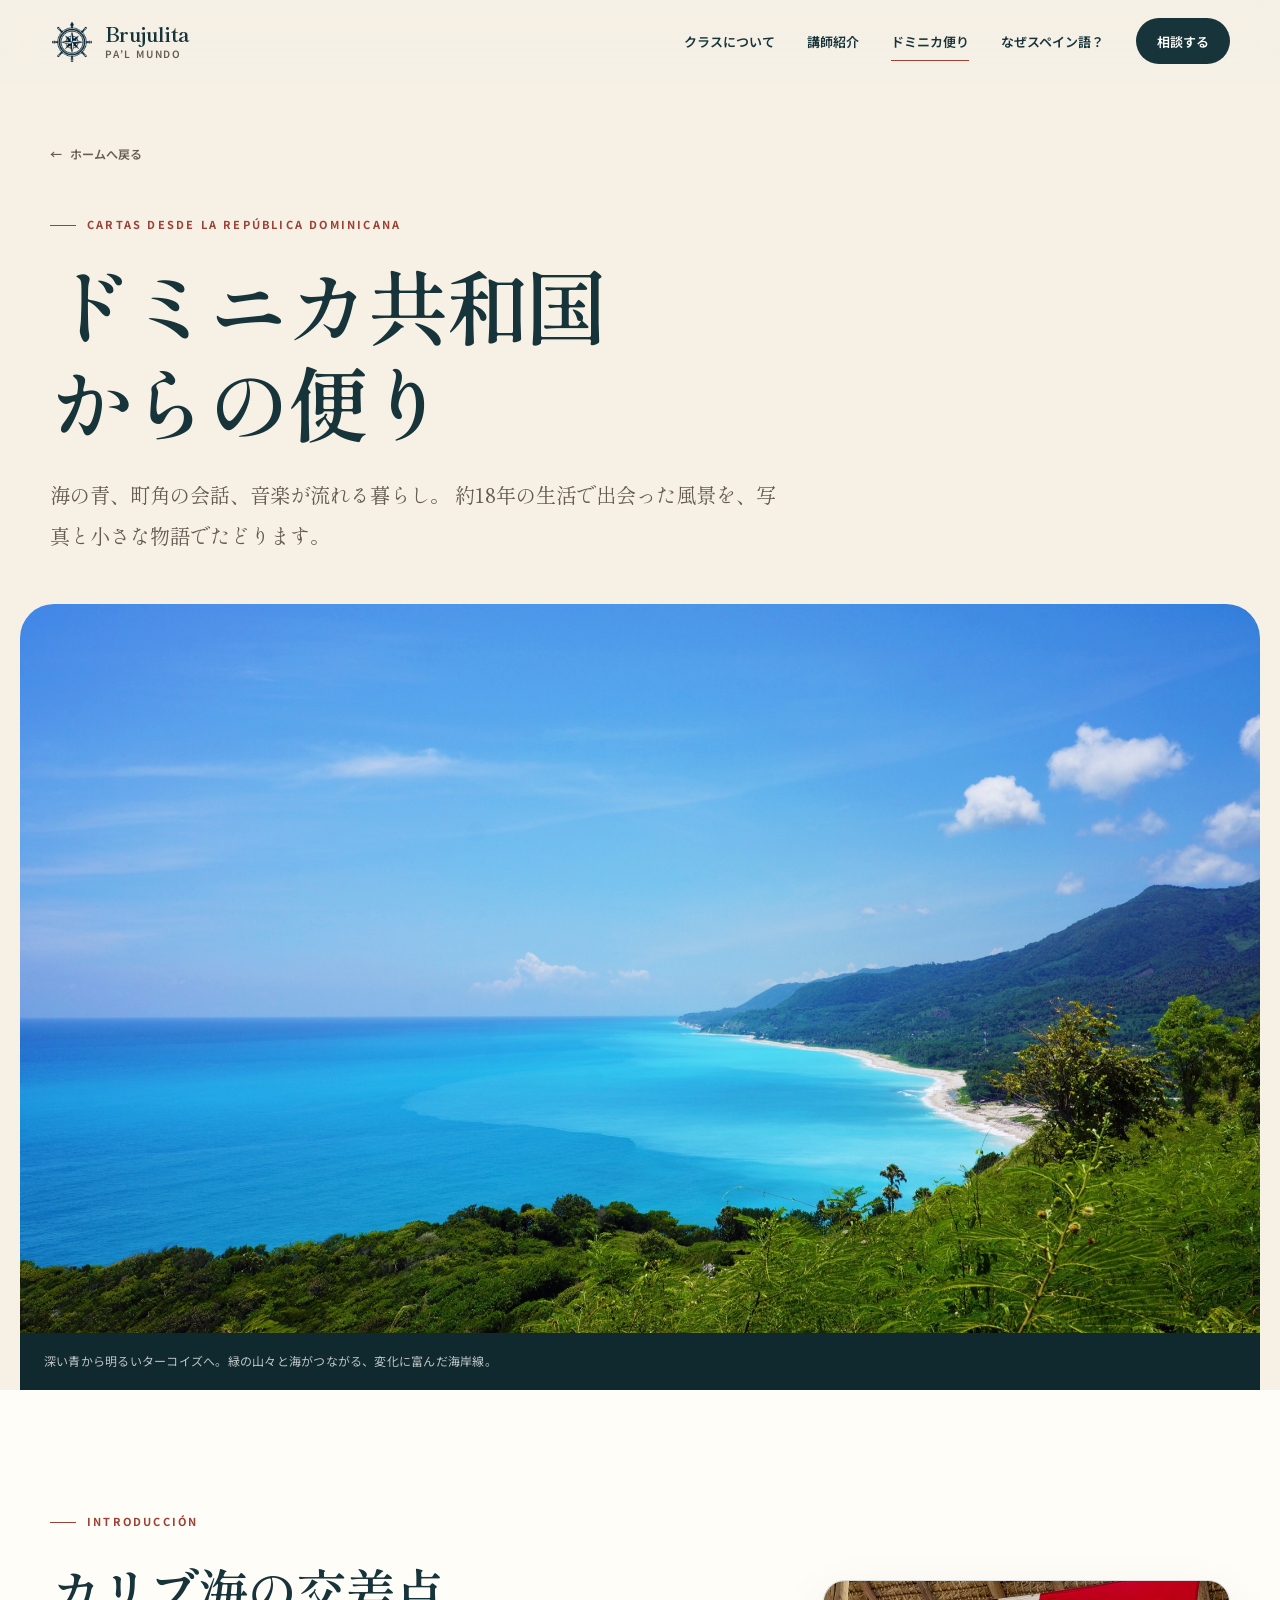
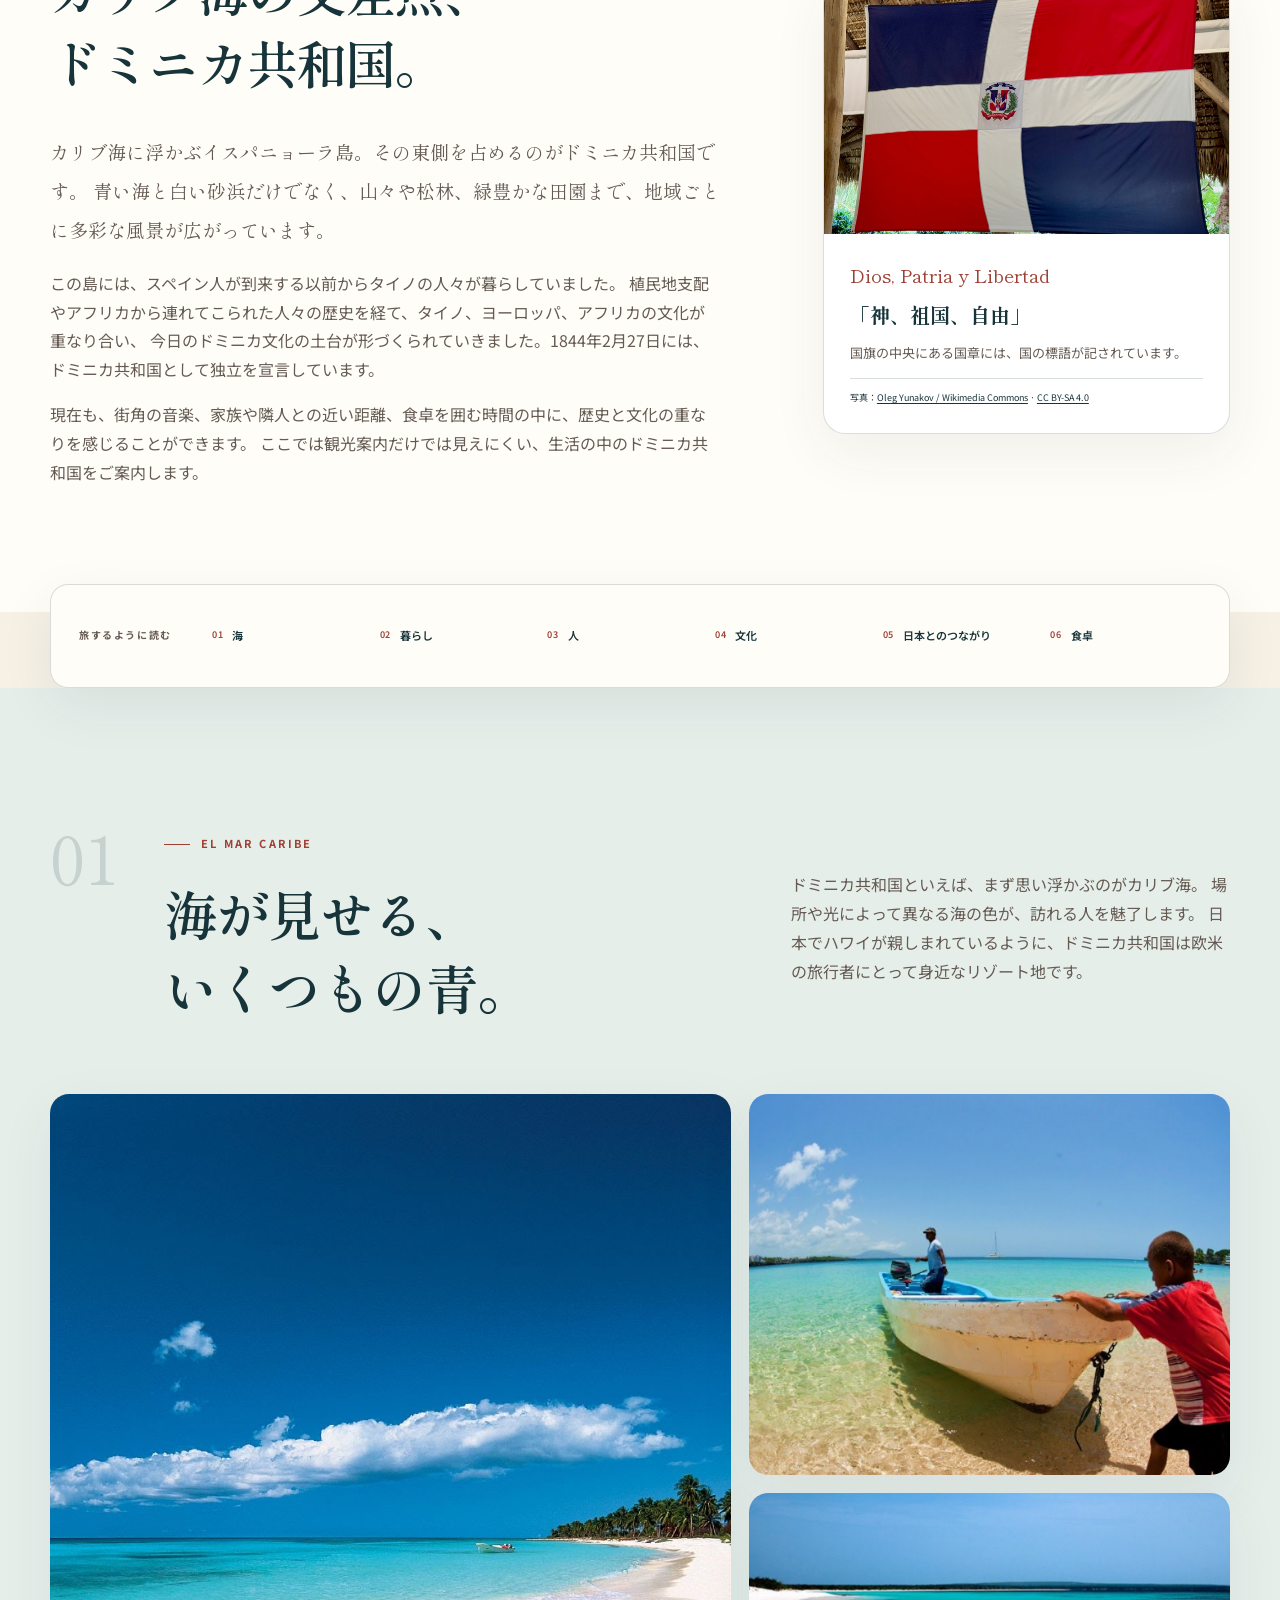
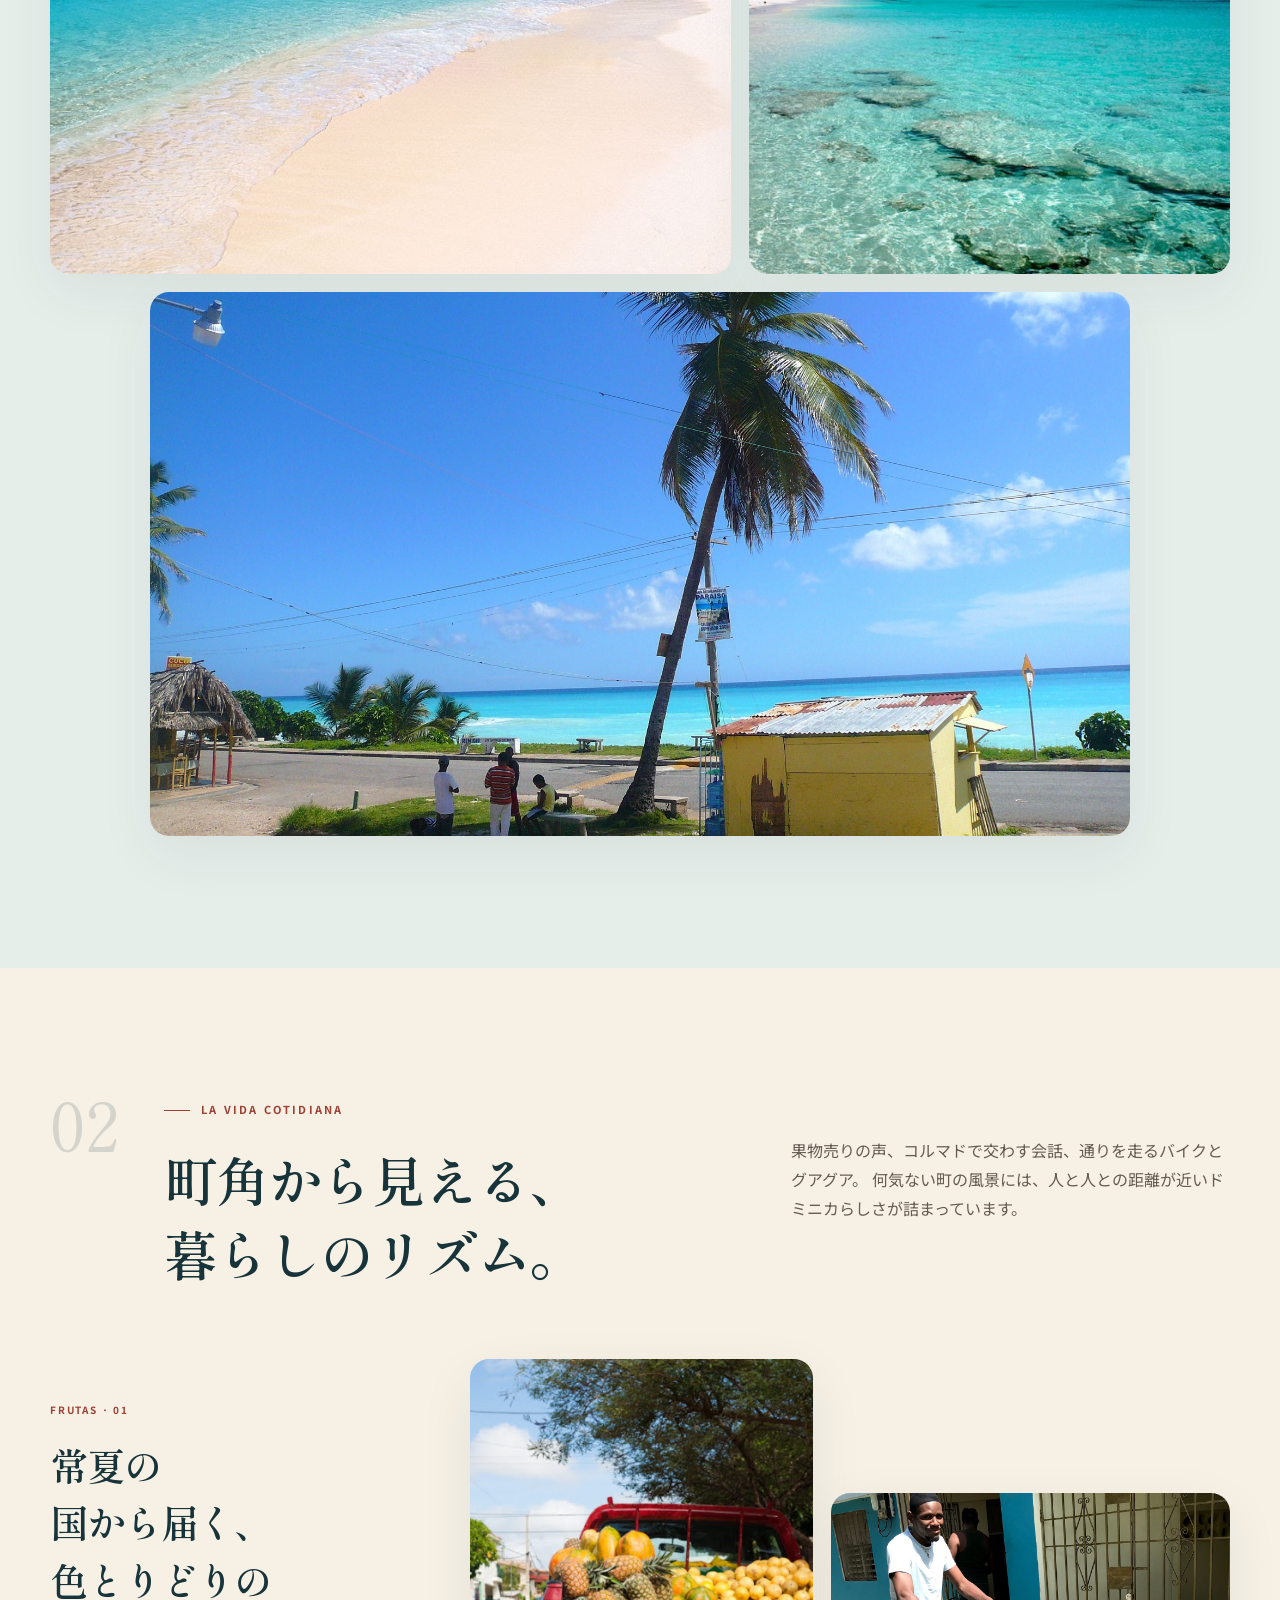
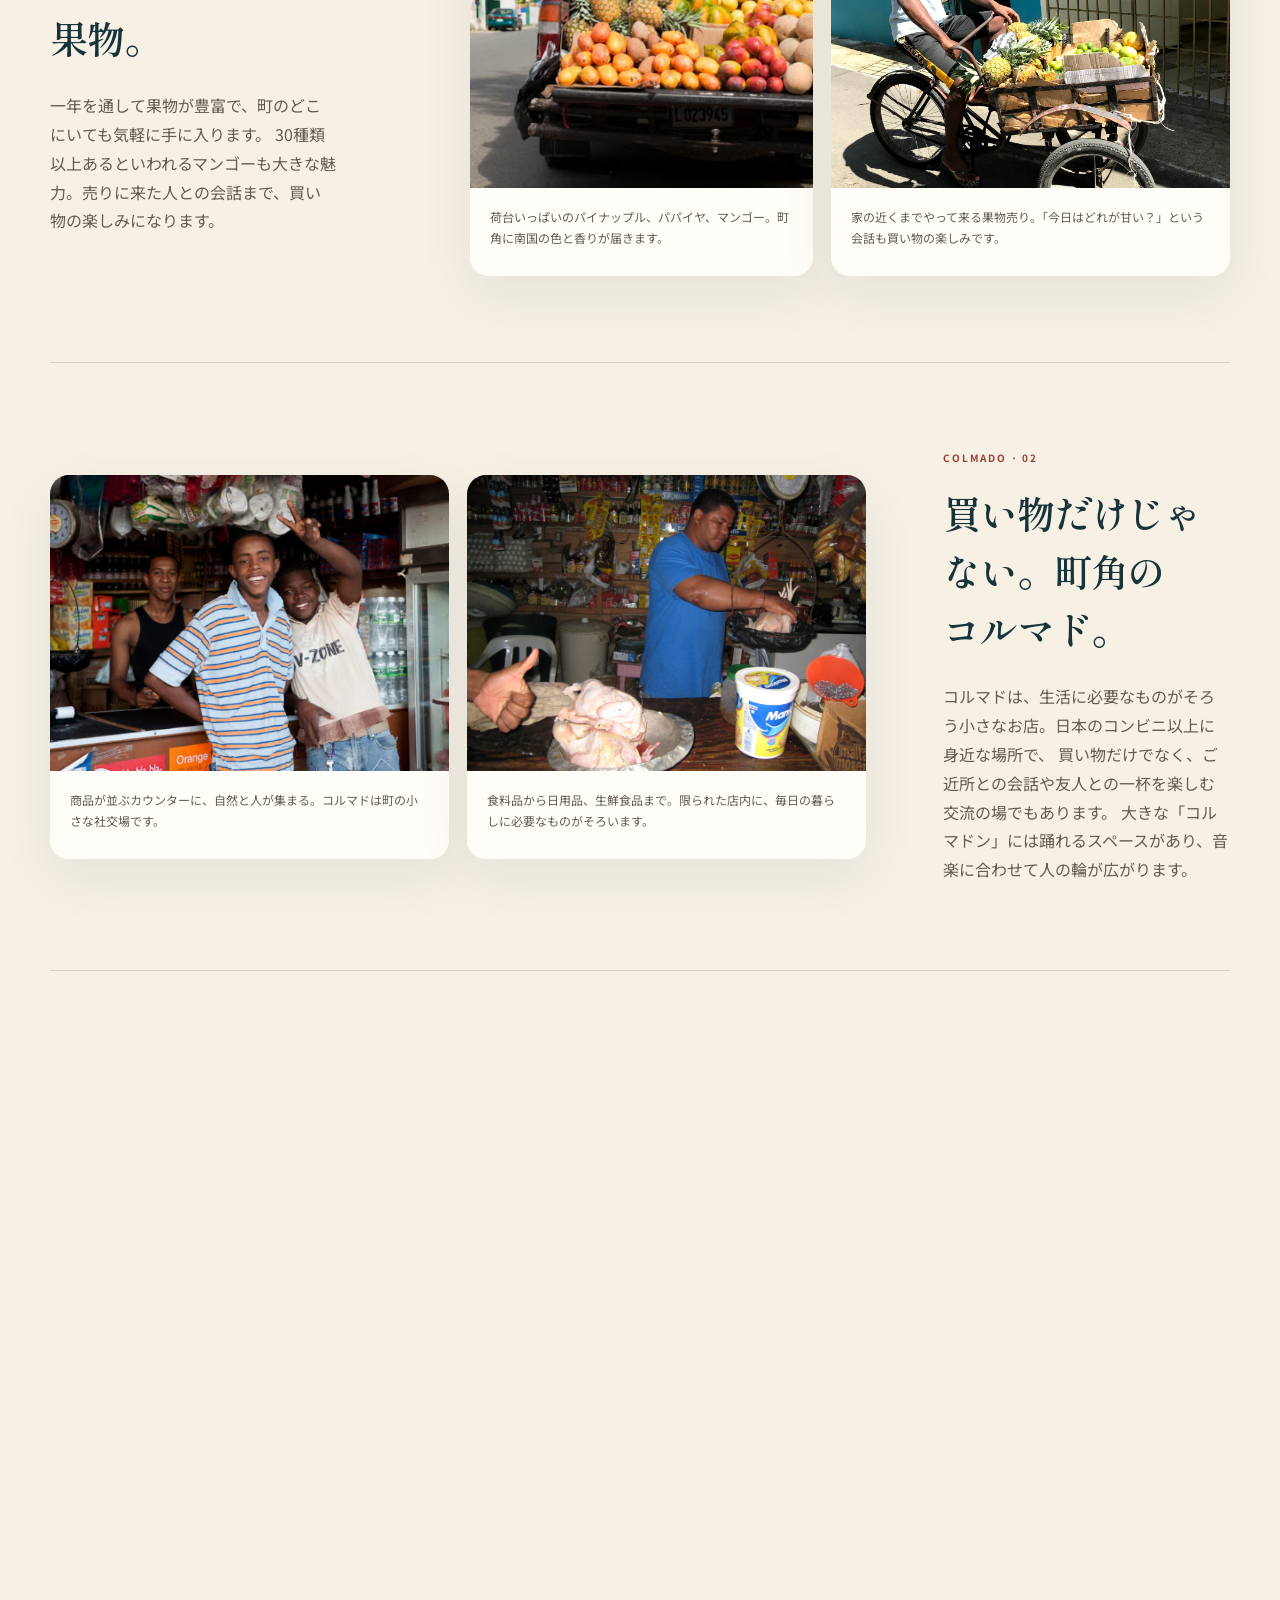
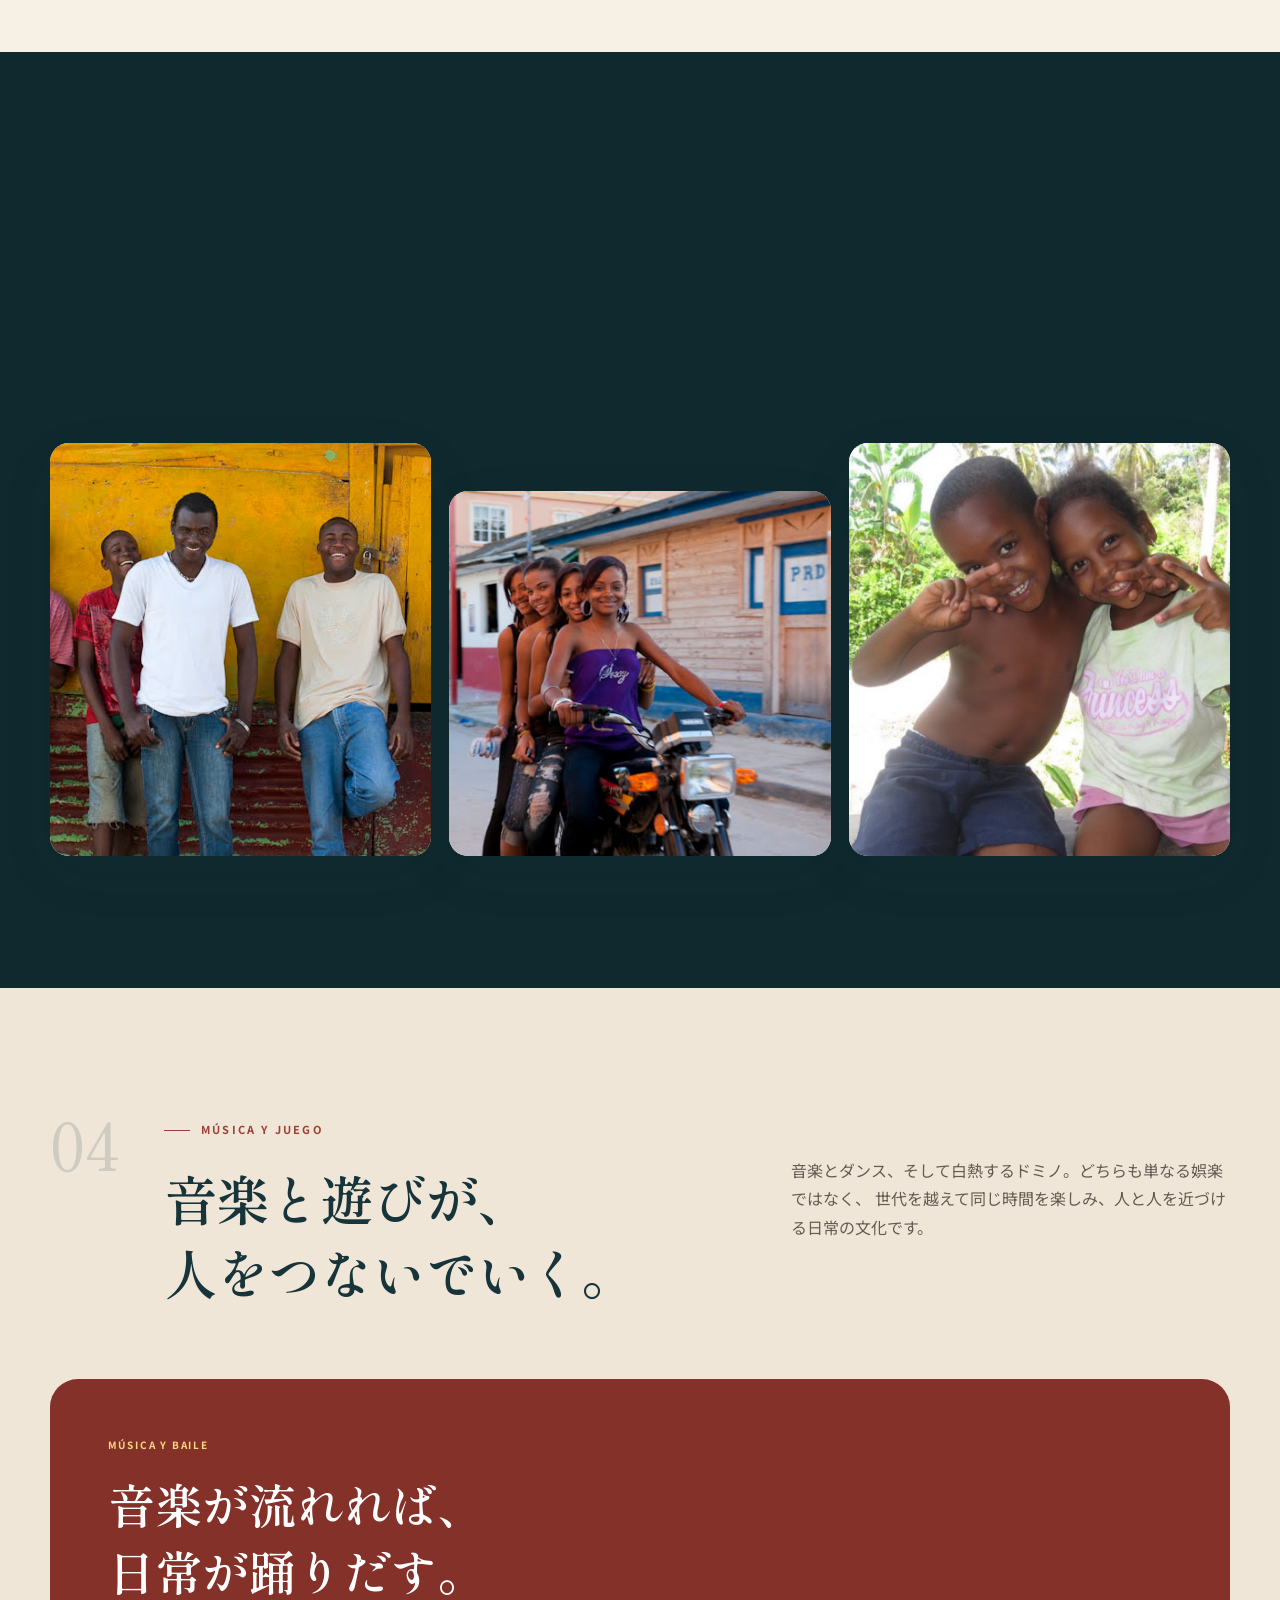
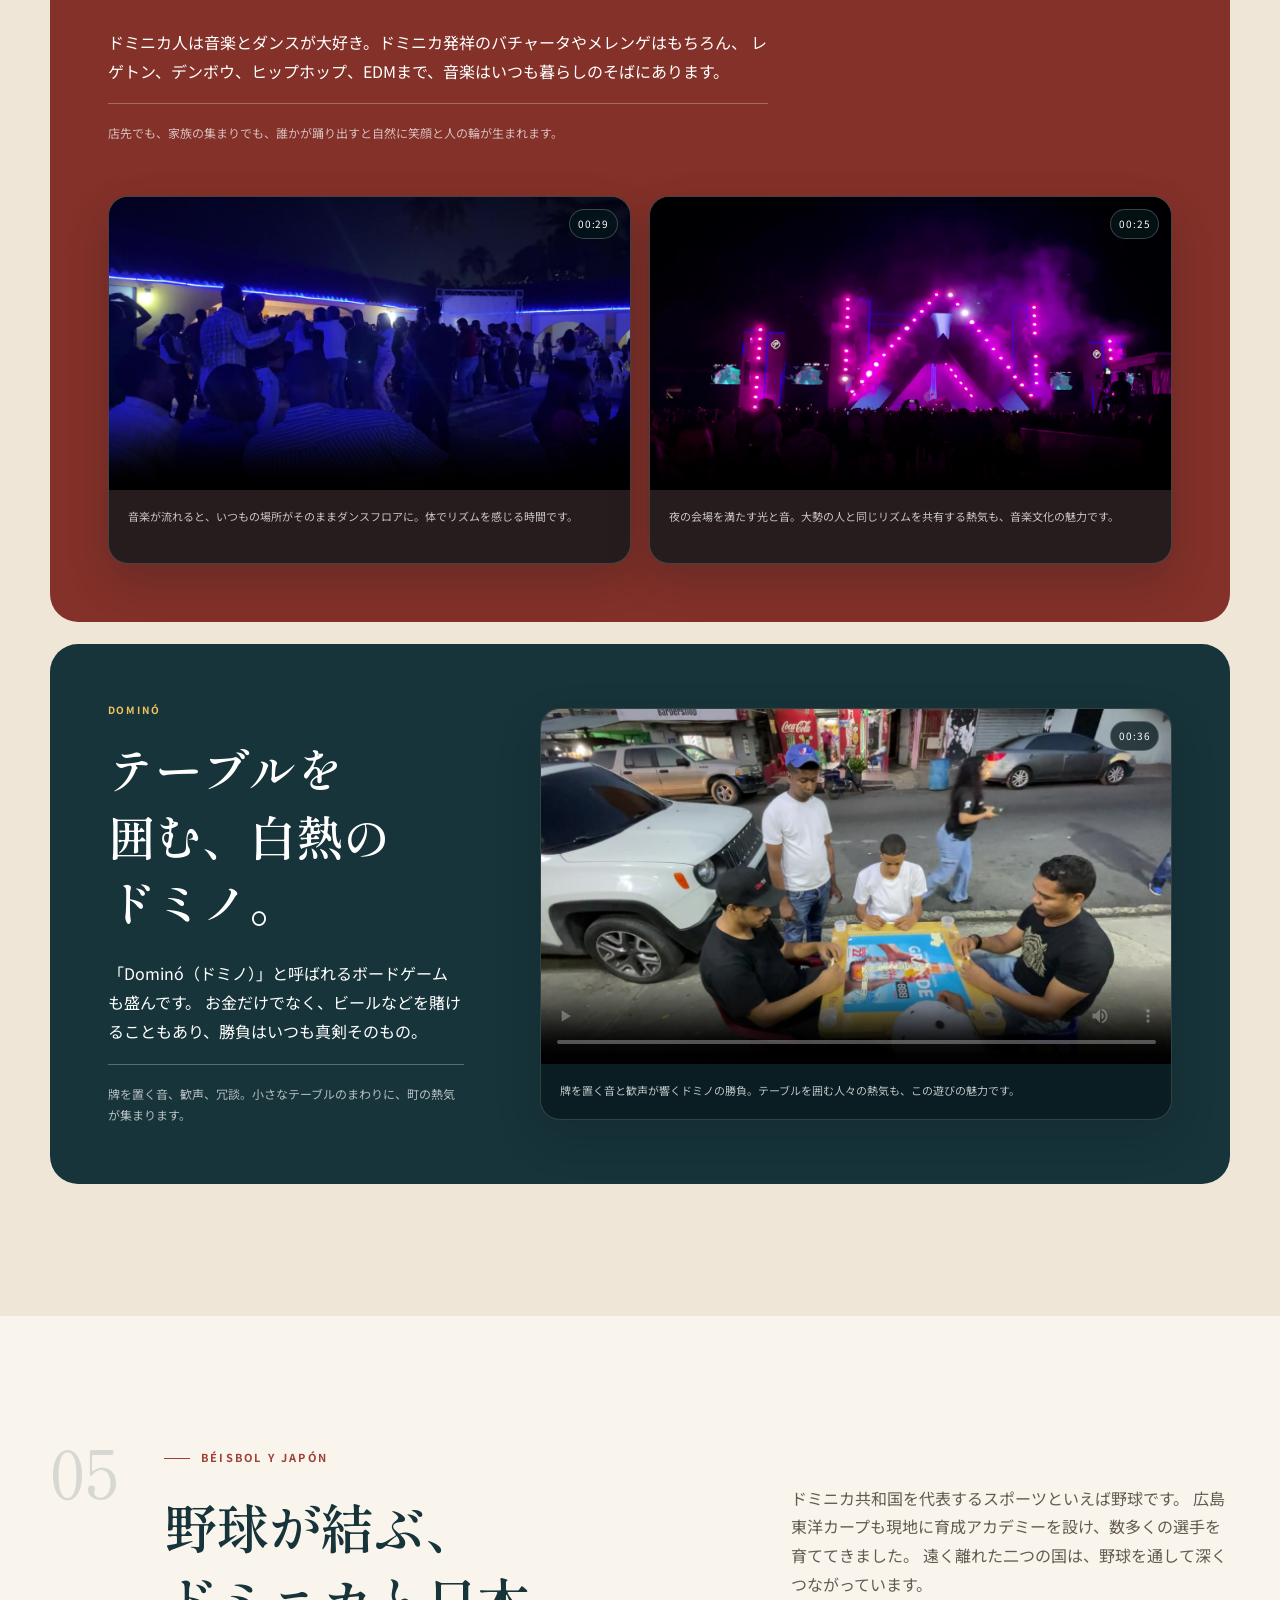
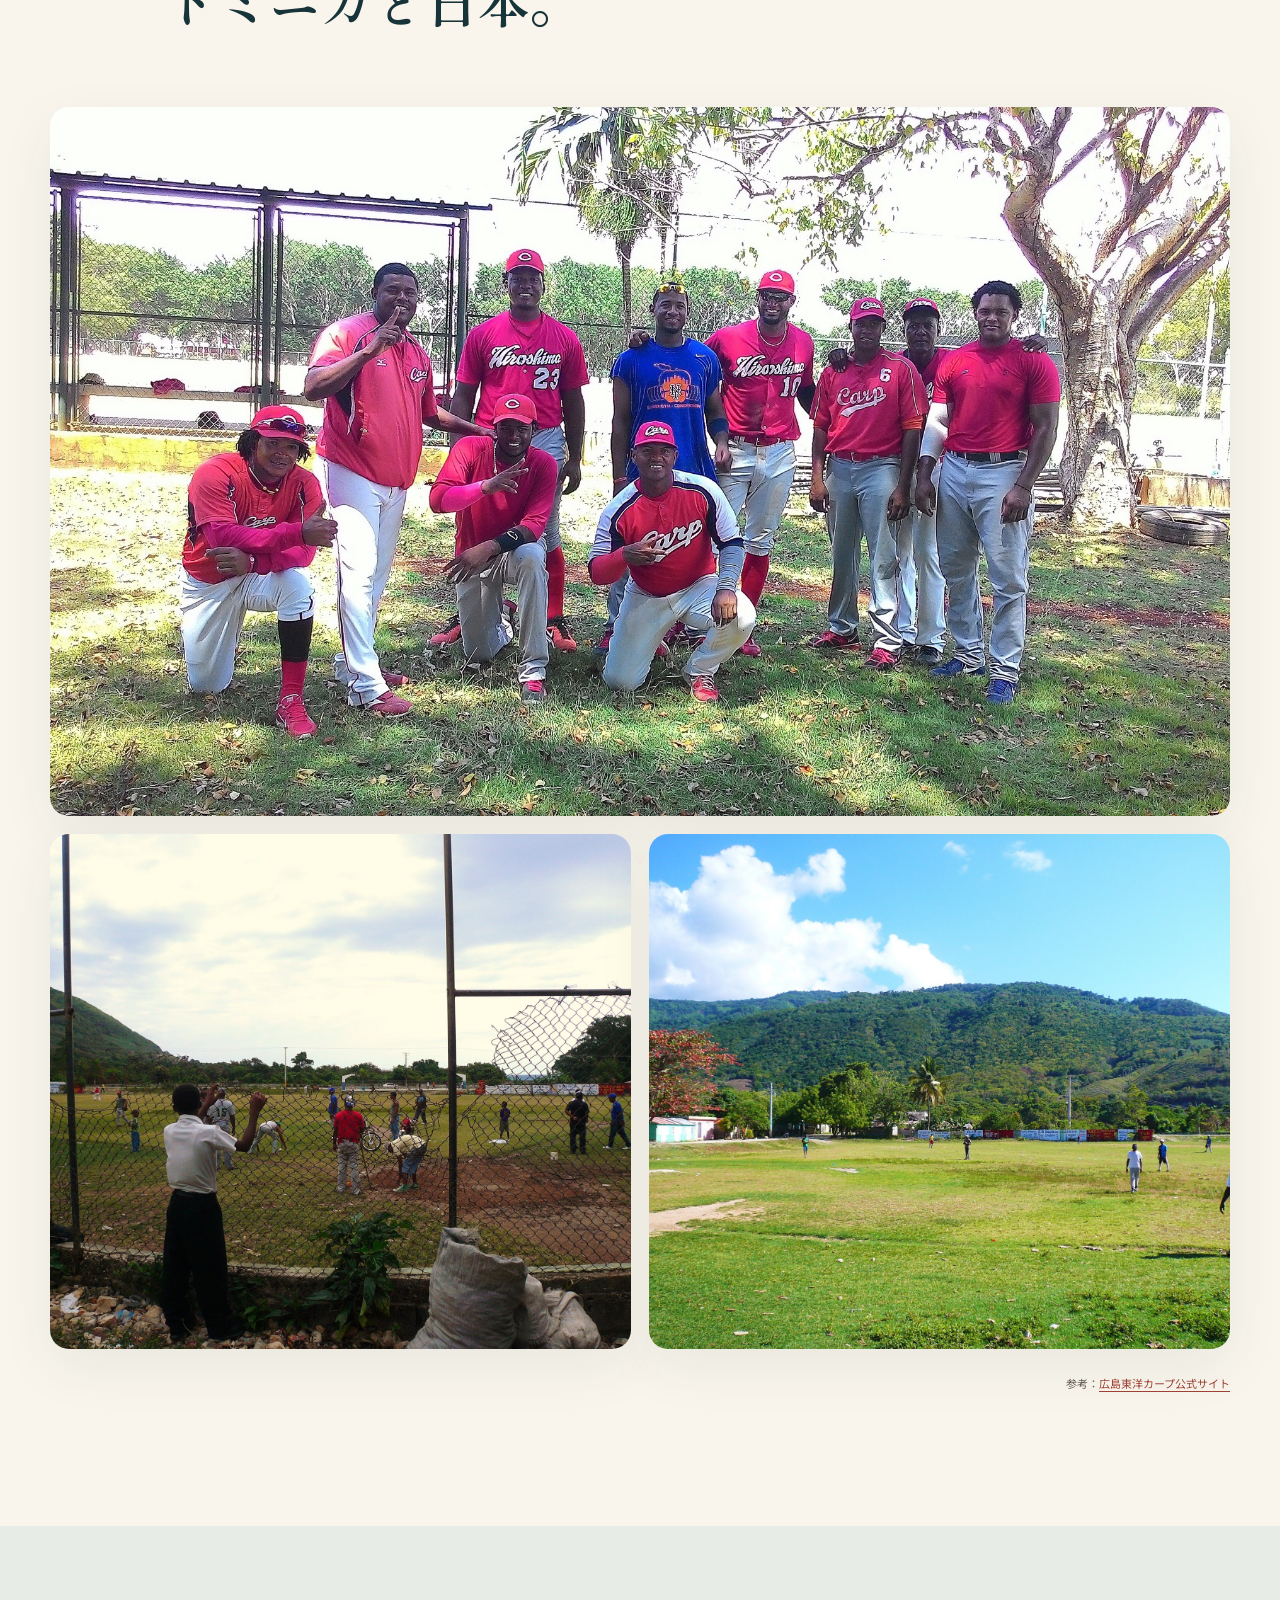
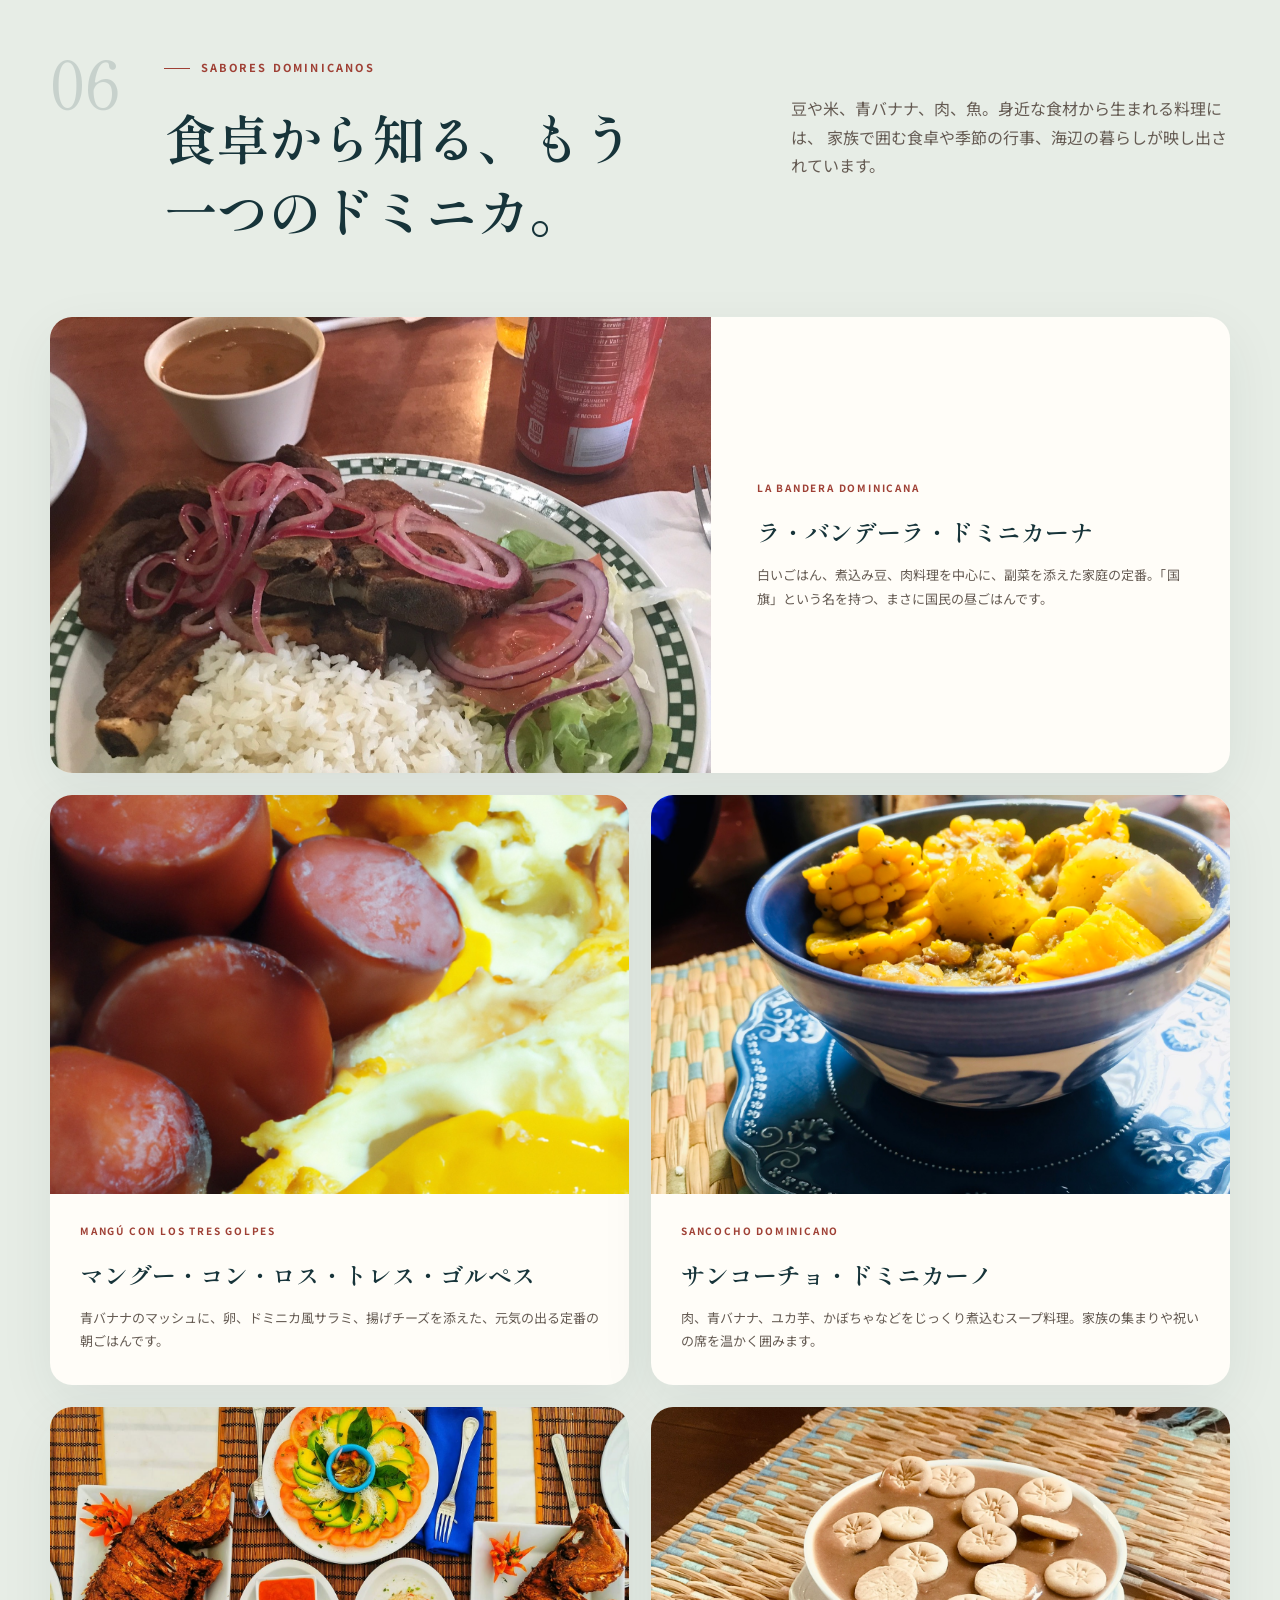
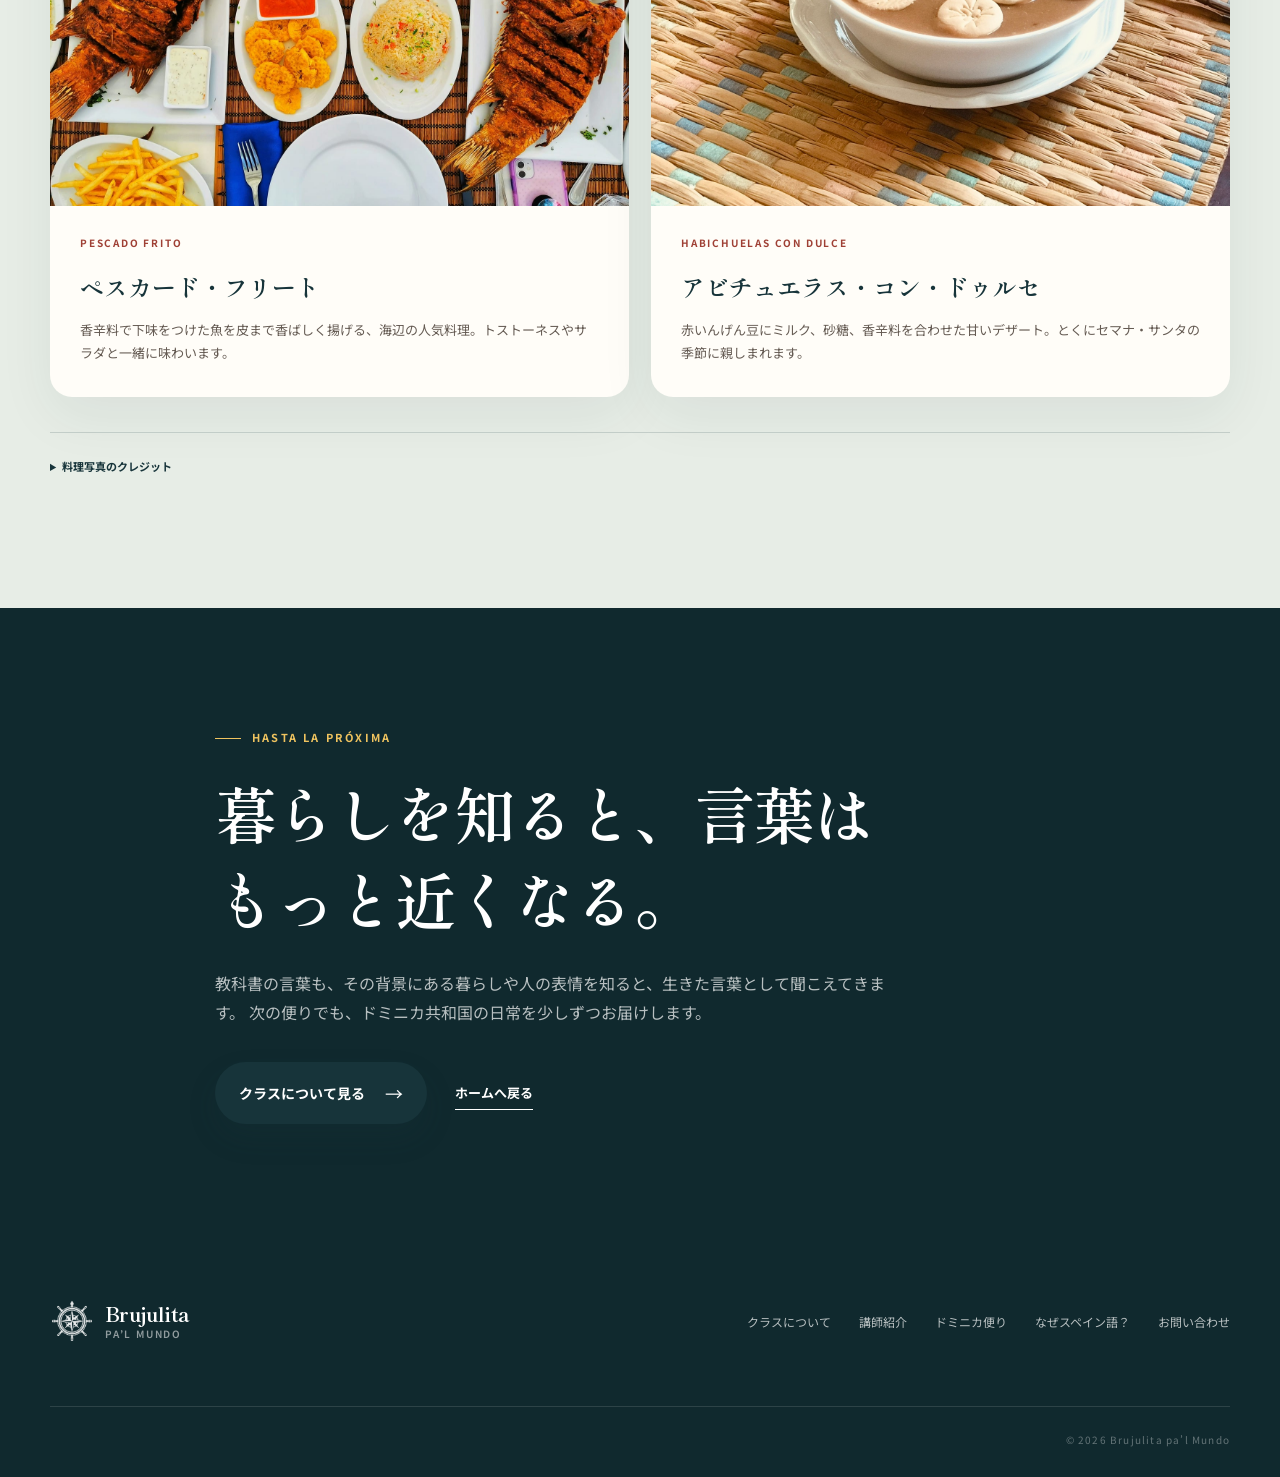
==== commit b5be2eb9: "Keep Dominicana heading on two lines" ====
--- a/dominicana.html
+++ b/dominicana.html
@@ -16,7 +16,7 @@
       rel="stylesheet"
     />
     <link rel="icon" href="./assets/brujulita-favicon.png" type="image/png" />
-    <link rel="stylesheet" href="./styles.css?v=20261106-7" />
+    <link rel="stylesheet" href="./styles.css?v=20261106-8" />
     <script>document.documentElement.classList.add('js')</script>
     <script src="./script.js" defer></script>
   </head>
--- a/styles.css
+++ b/styles.css
@@ -444,6 +444,7 @@
   font-size: clamp(38px, 4vw, 54px);
   line-height: 1.38;
 }
+.dominicana-preview-copy h2 .preview-title-line { display: block; }
 .dominicana-preview-copy > p:not(.eyebrow) {
   max-width: 530px;
   margin-bottom: 30px;
@@ -485,6 +486,7 @@
   font-size: clamp(48px, 6.4vw, 86px);
   line-height: 1.18;
 }
+.story-hero h1 .story-mobile-line { display: block; }
 .story-deck {
   max-width: 730px;
   margin-bottom: 0;
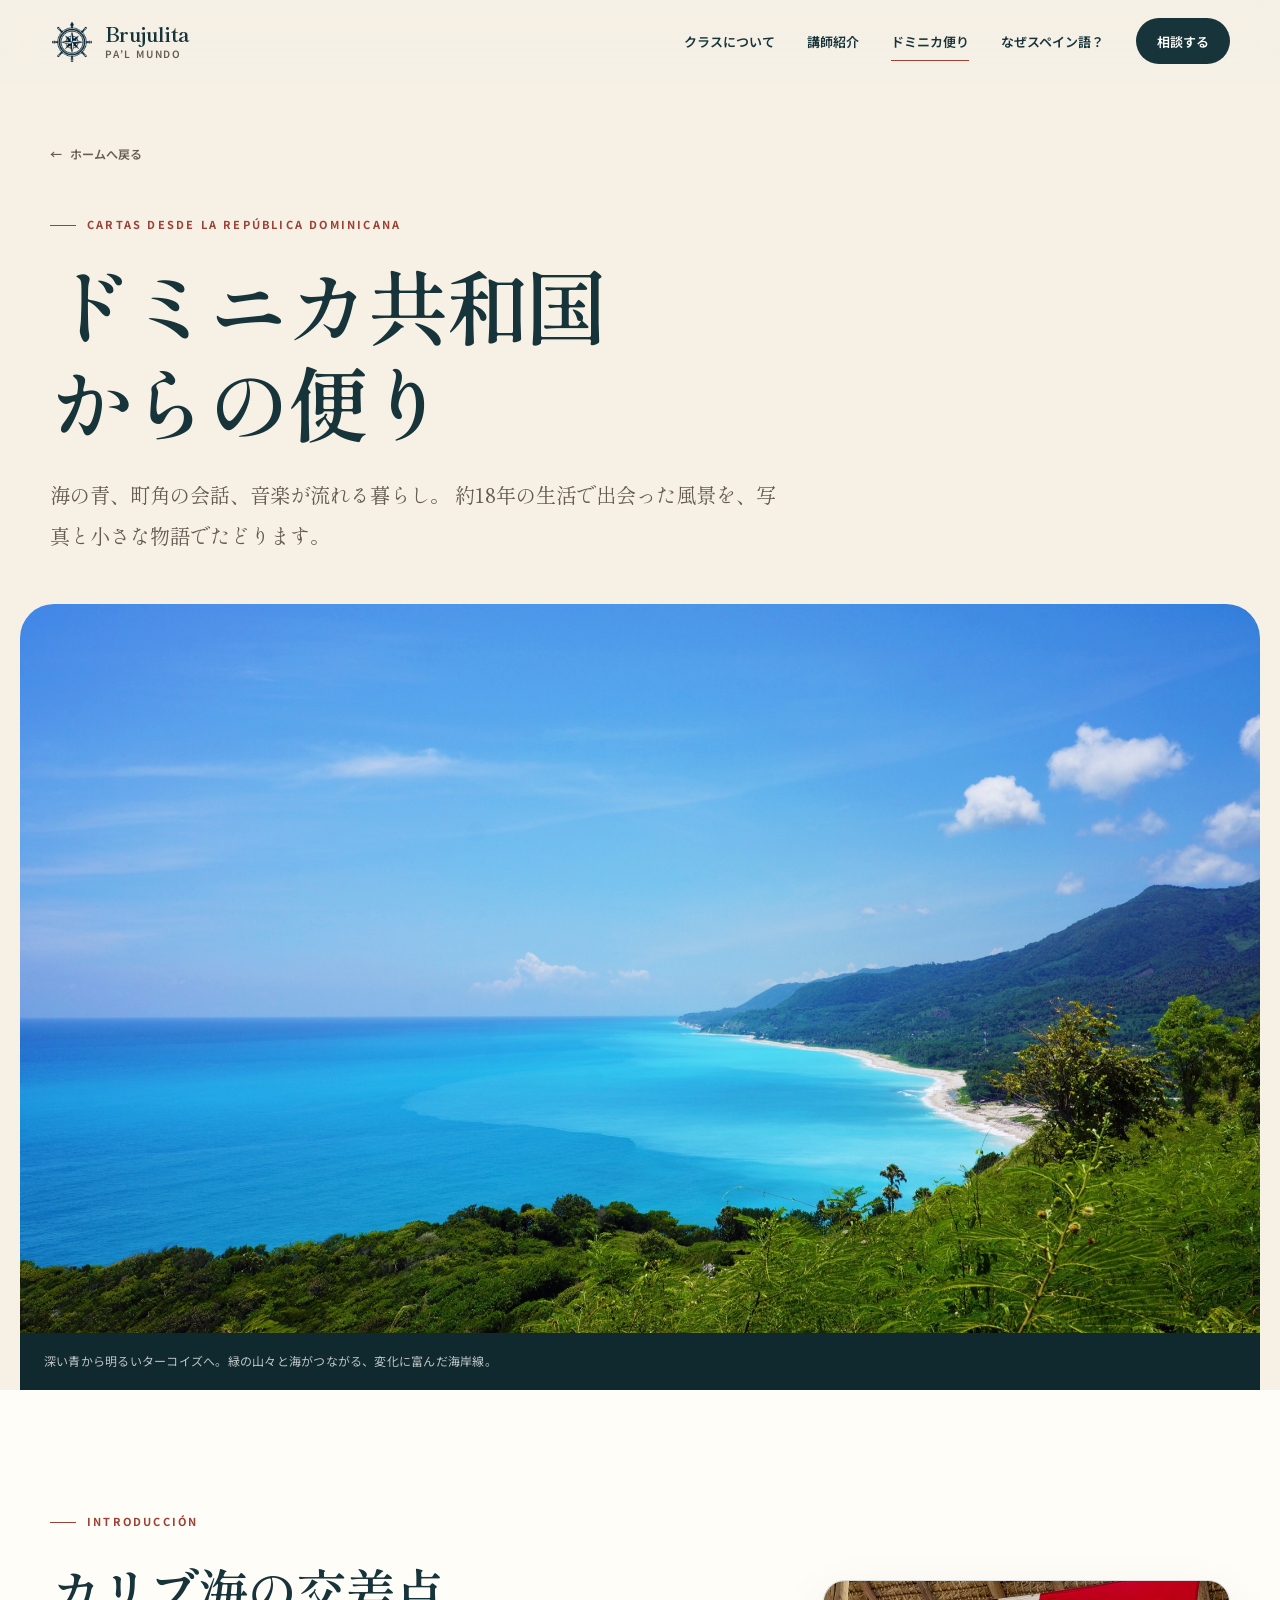
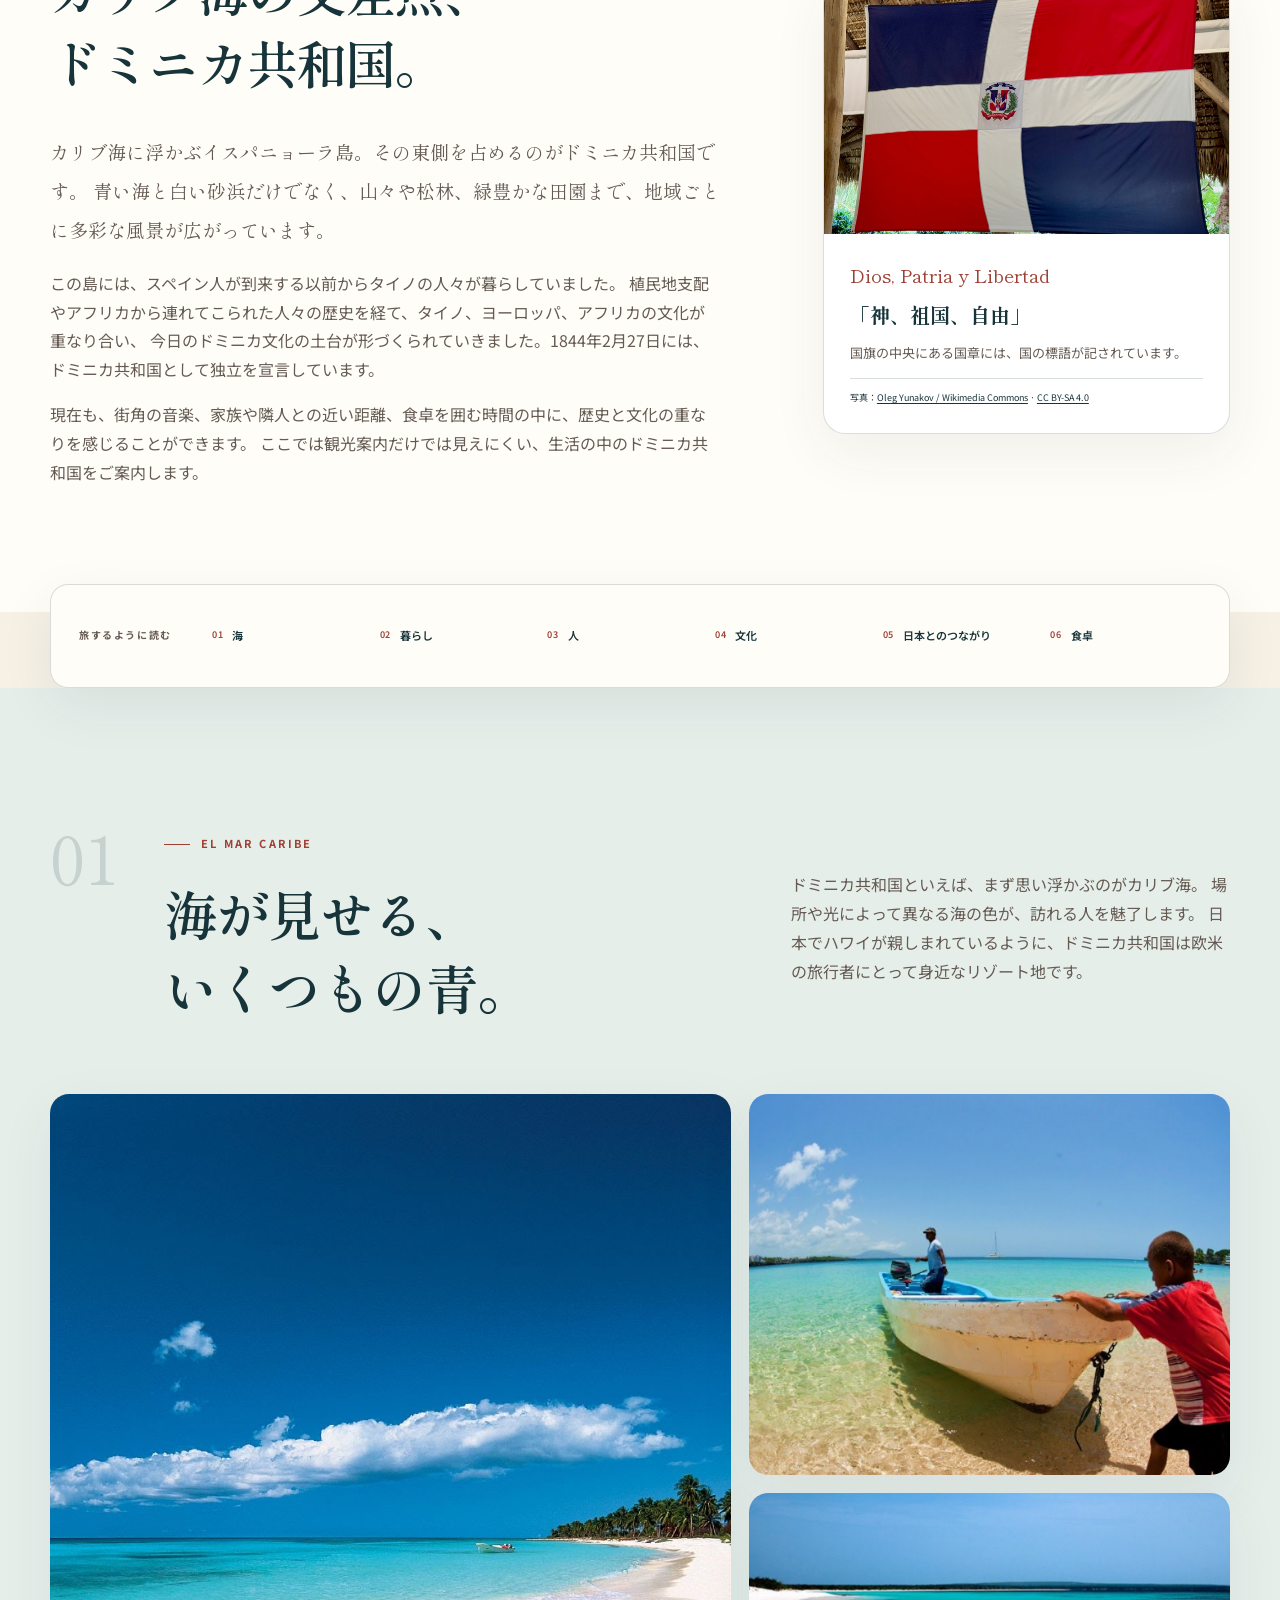
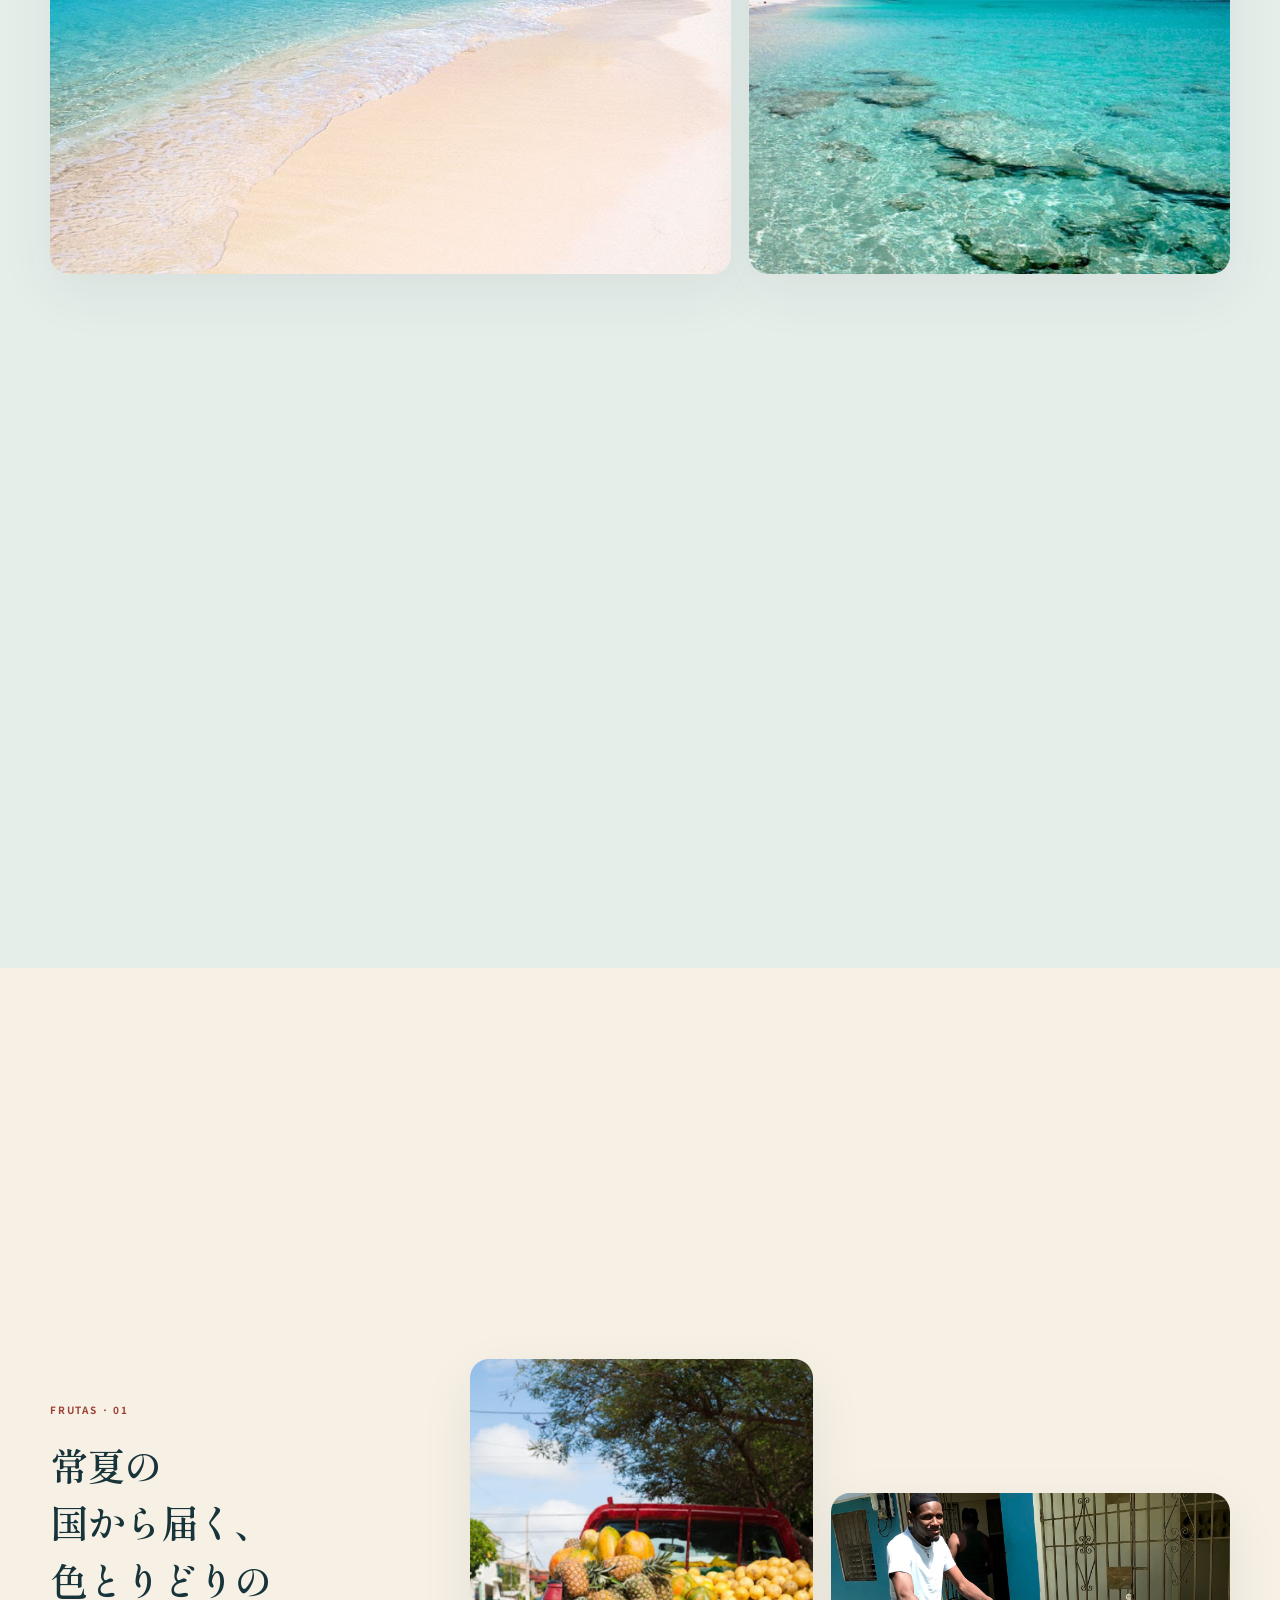
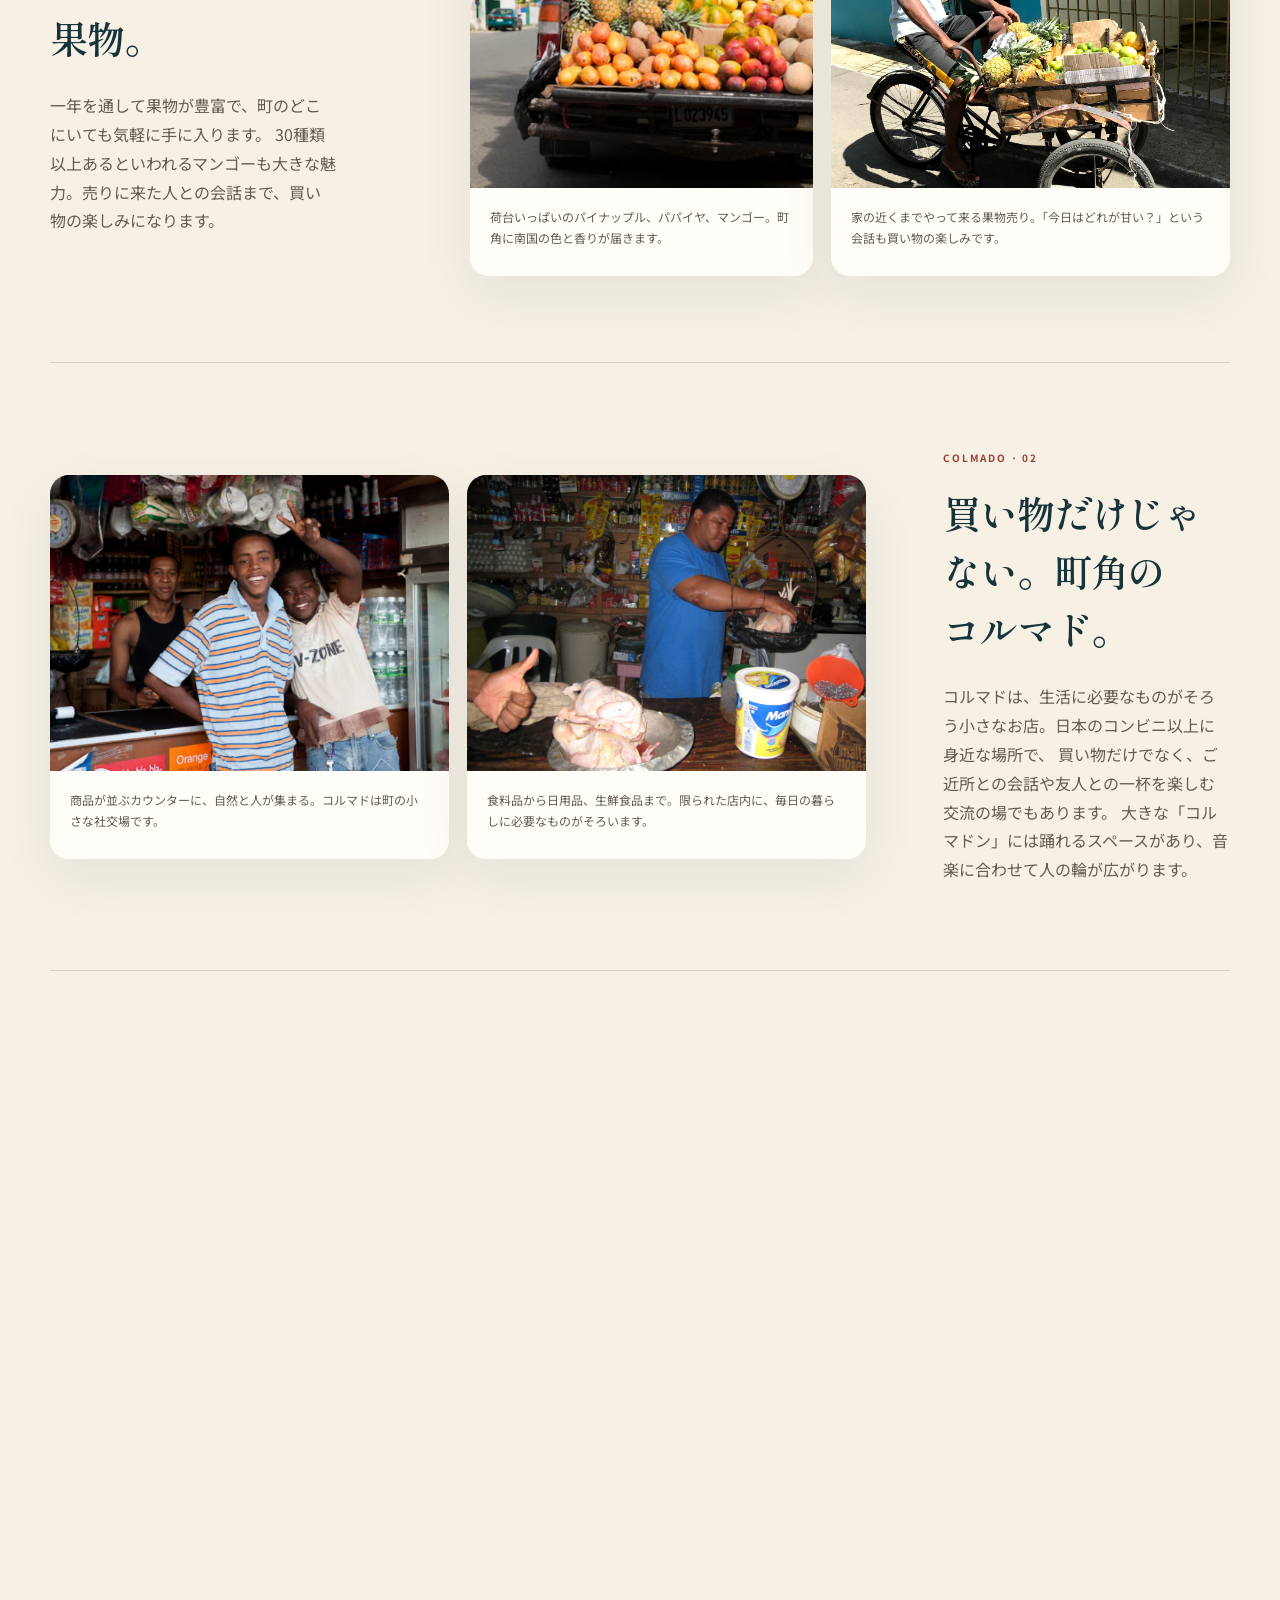
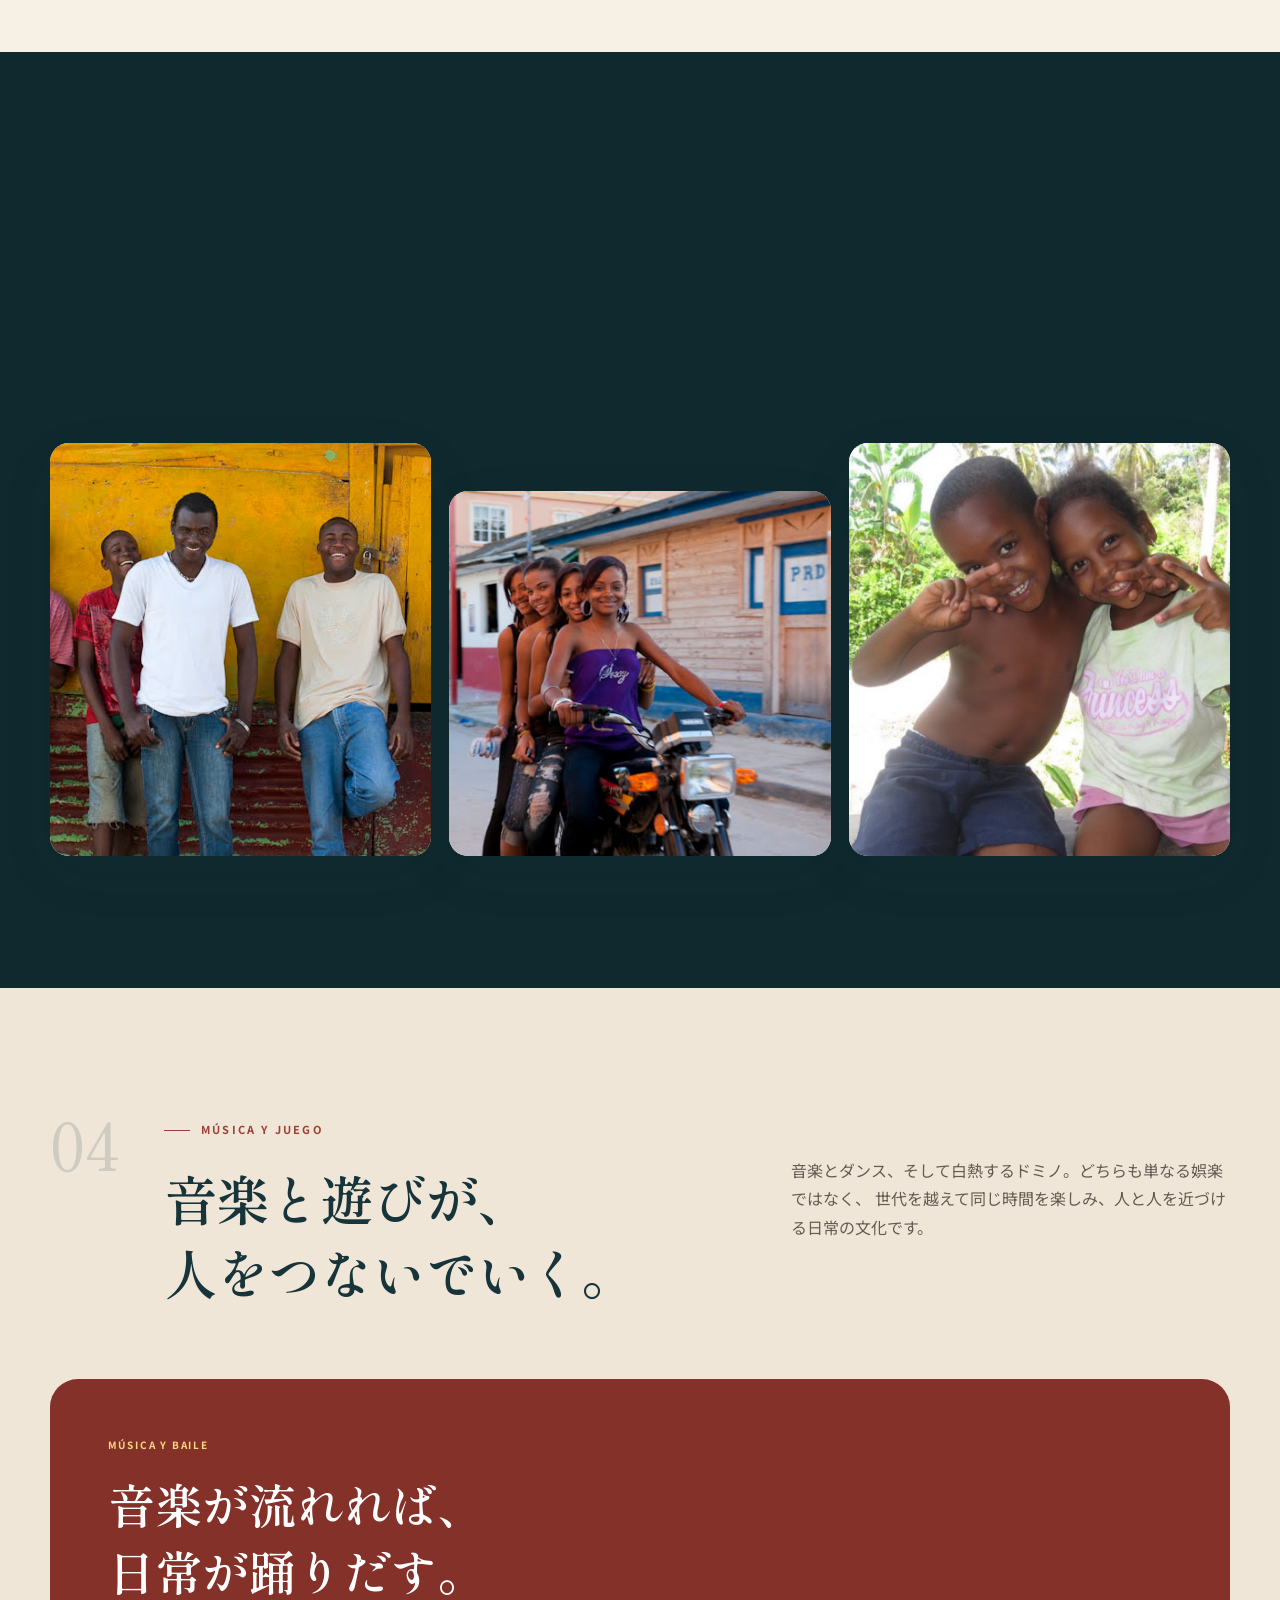
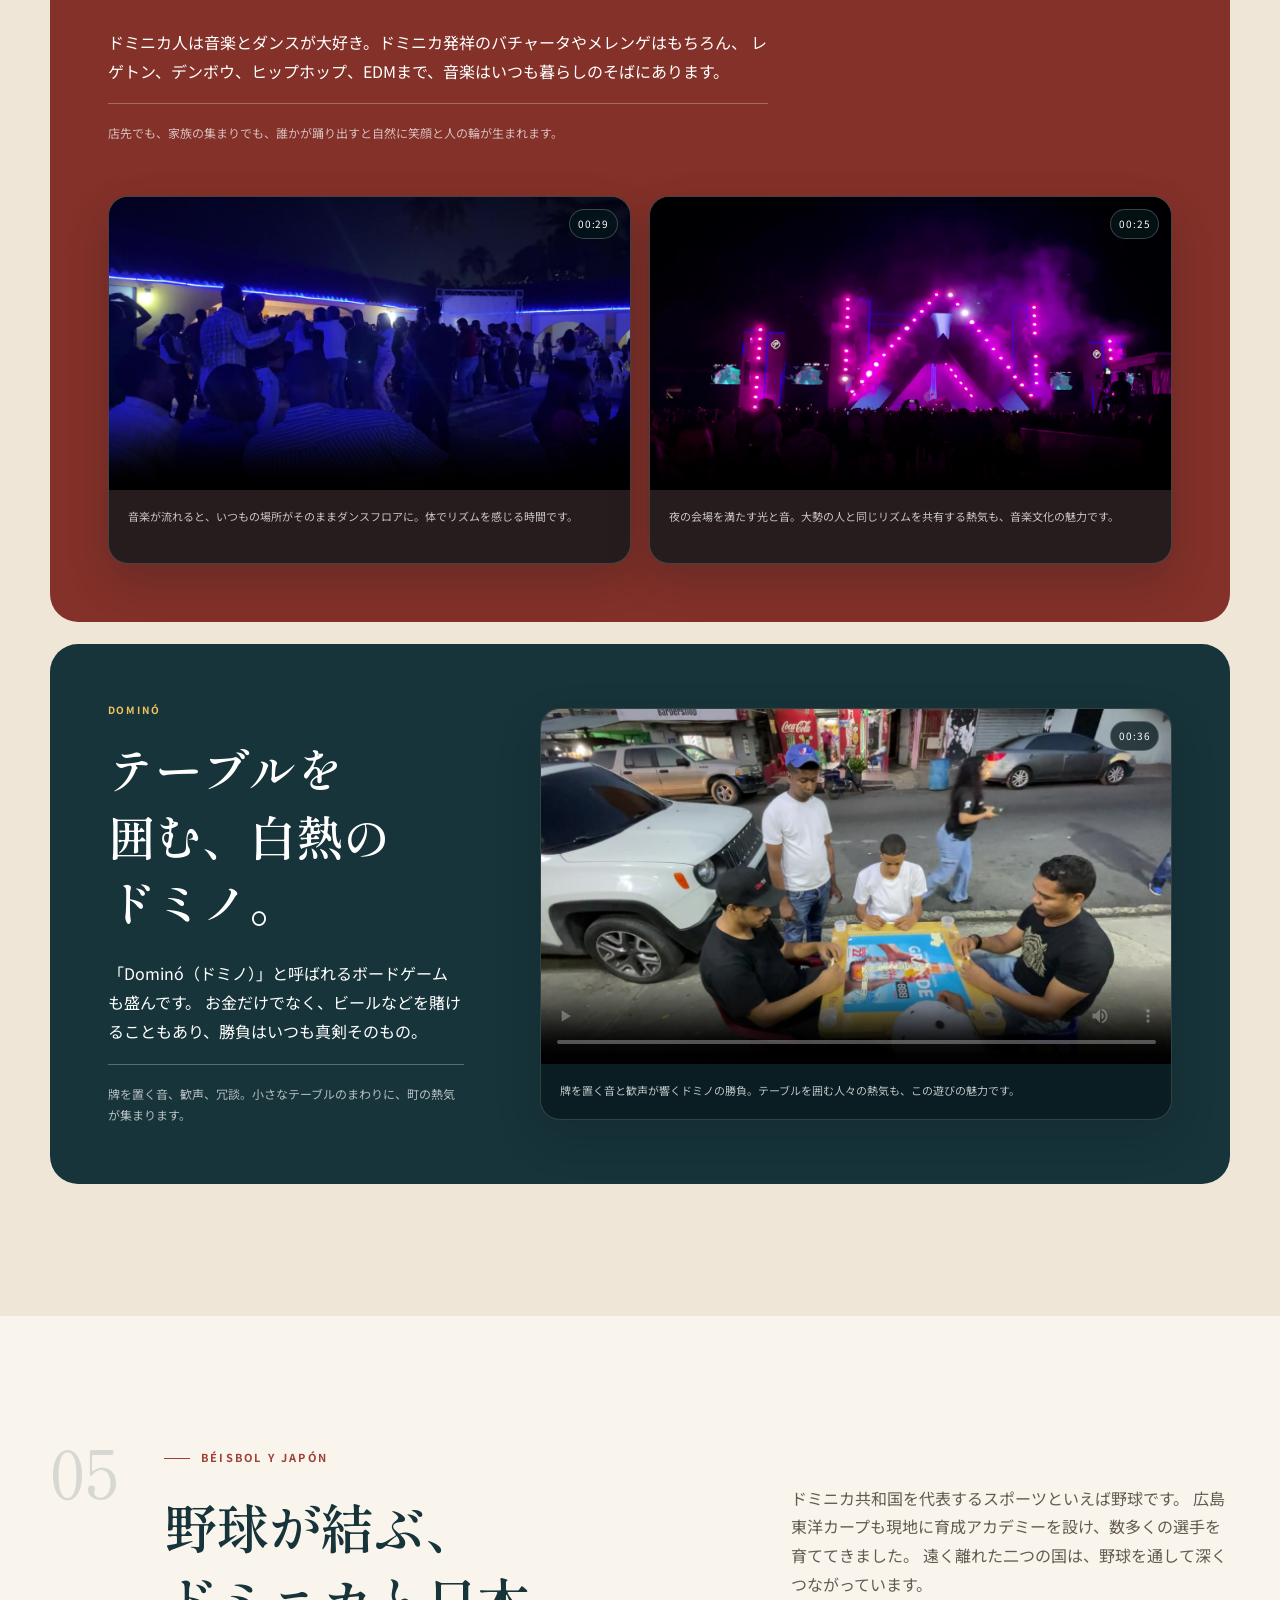
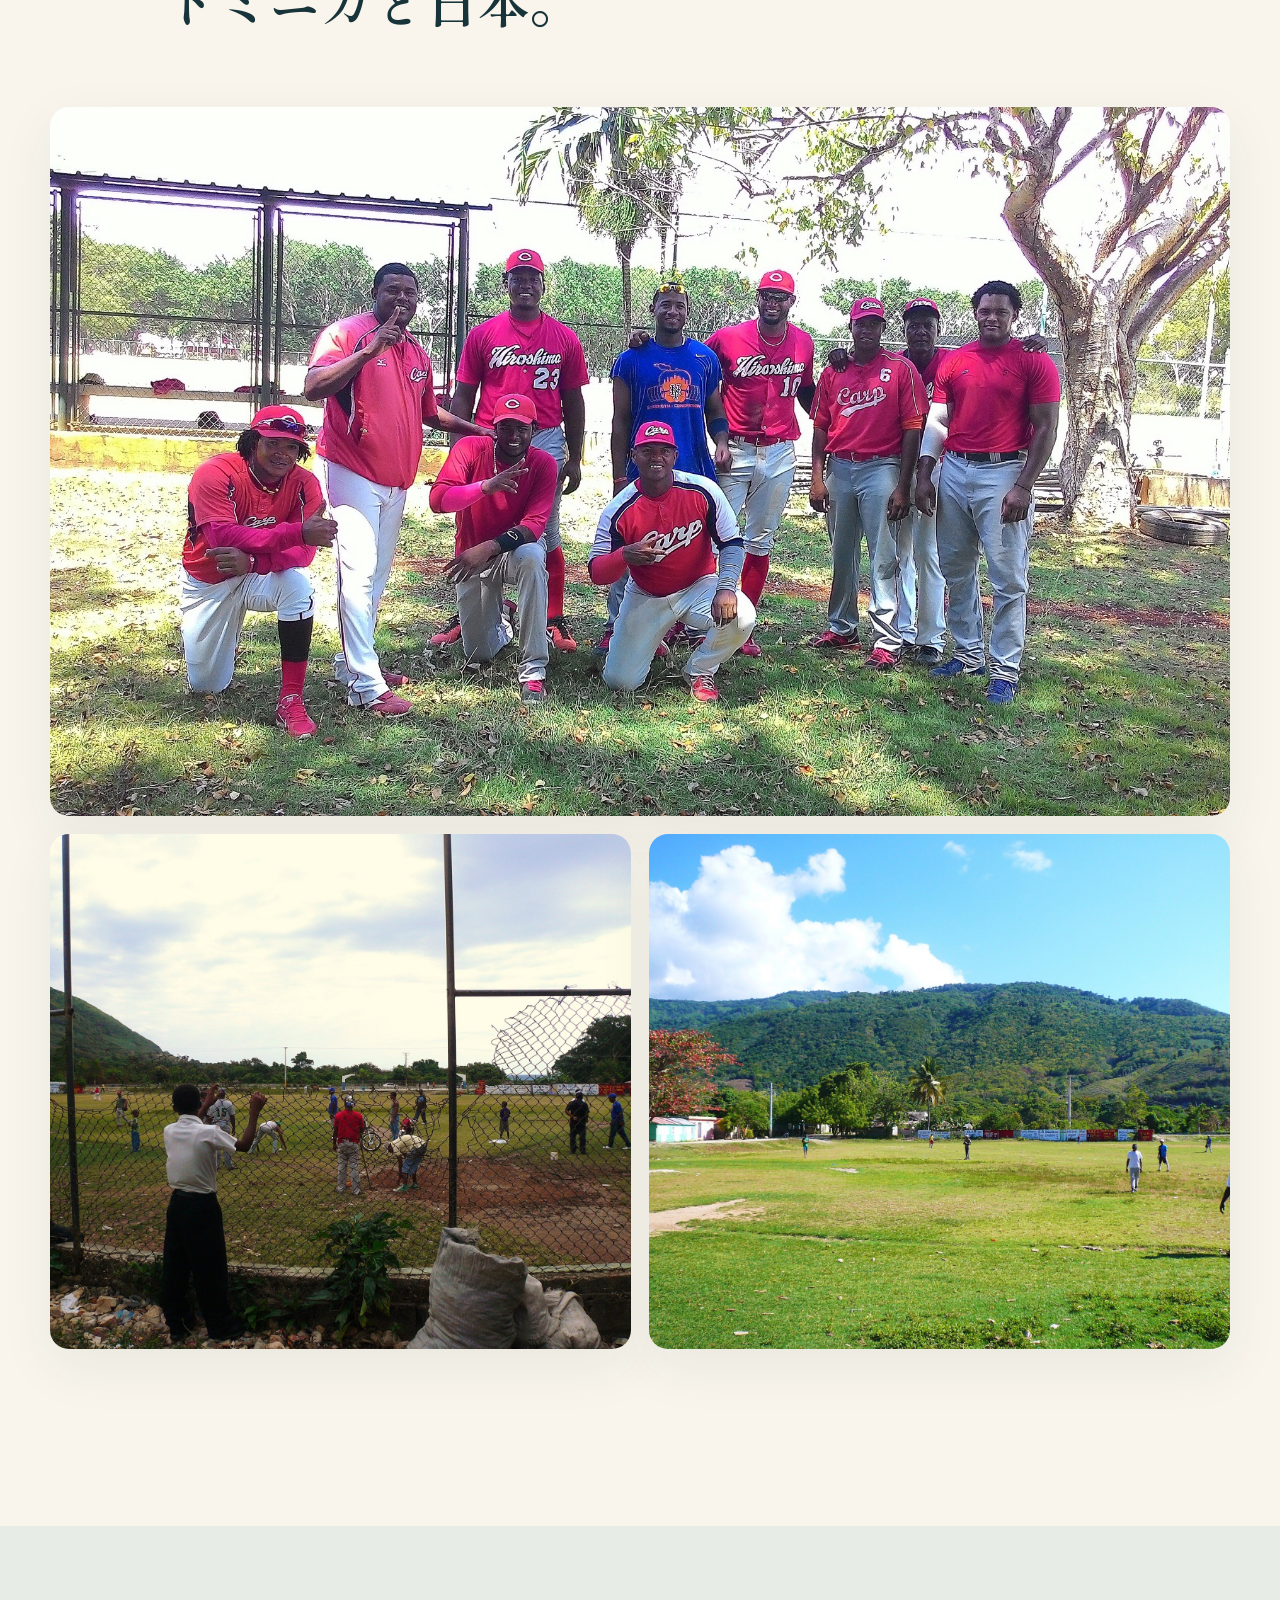
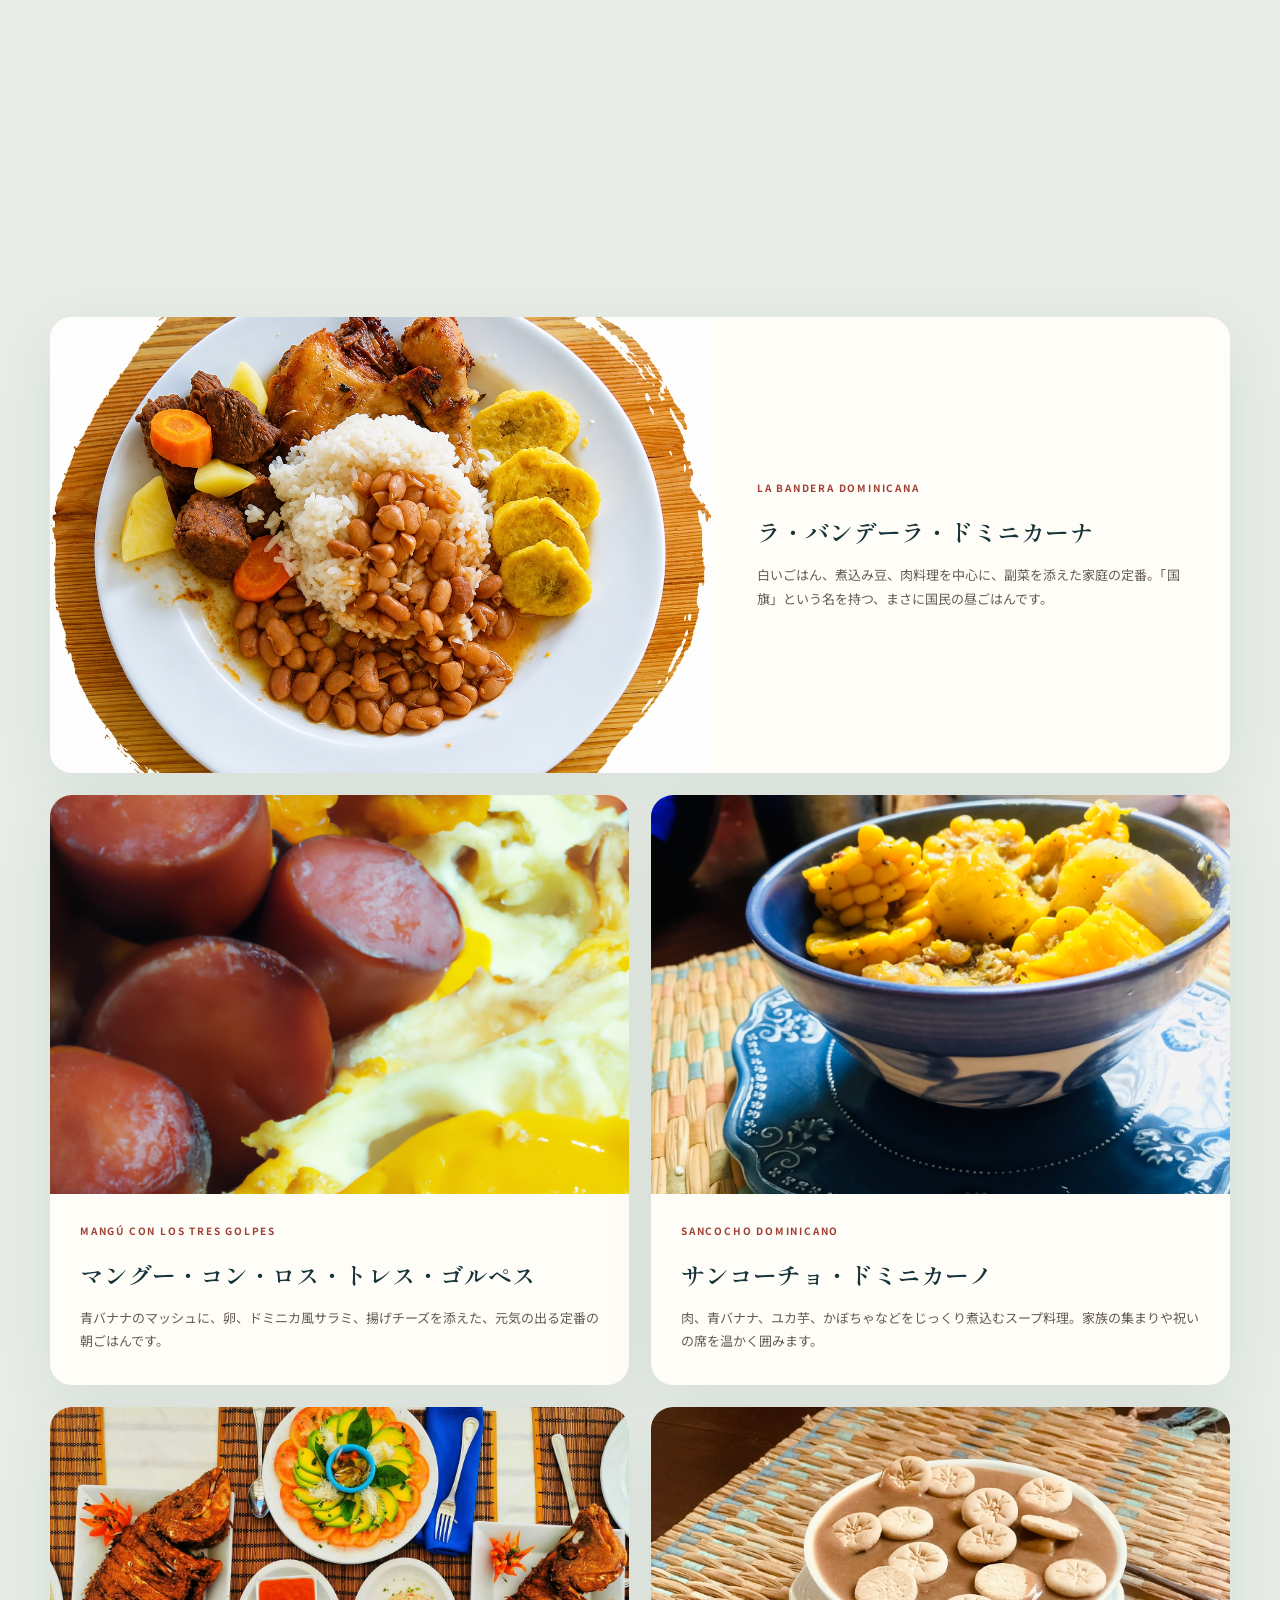
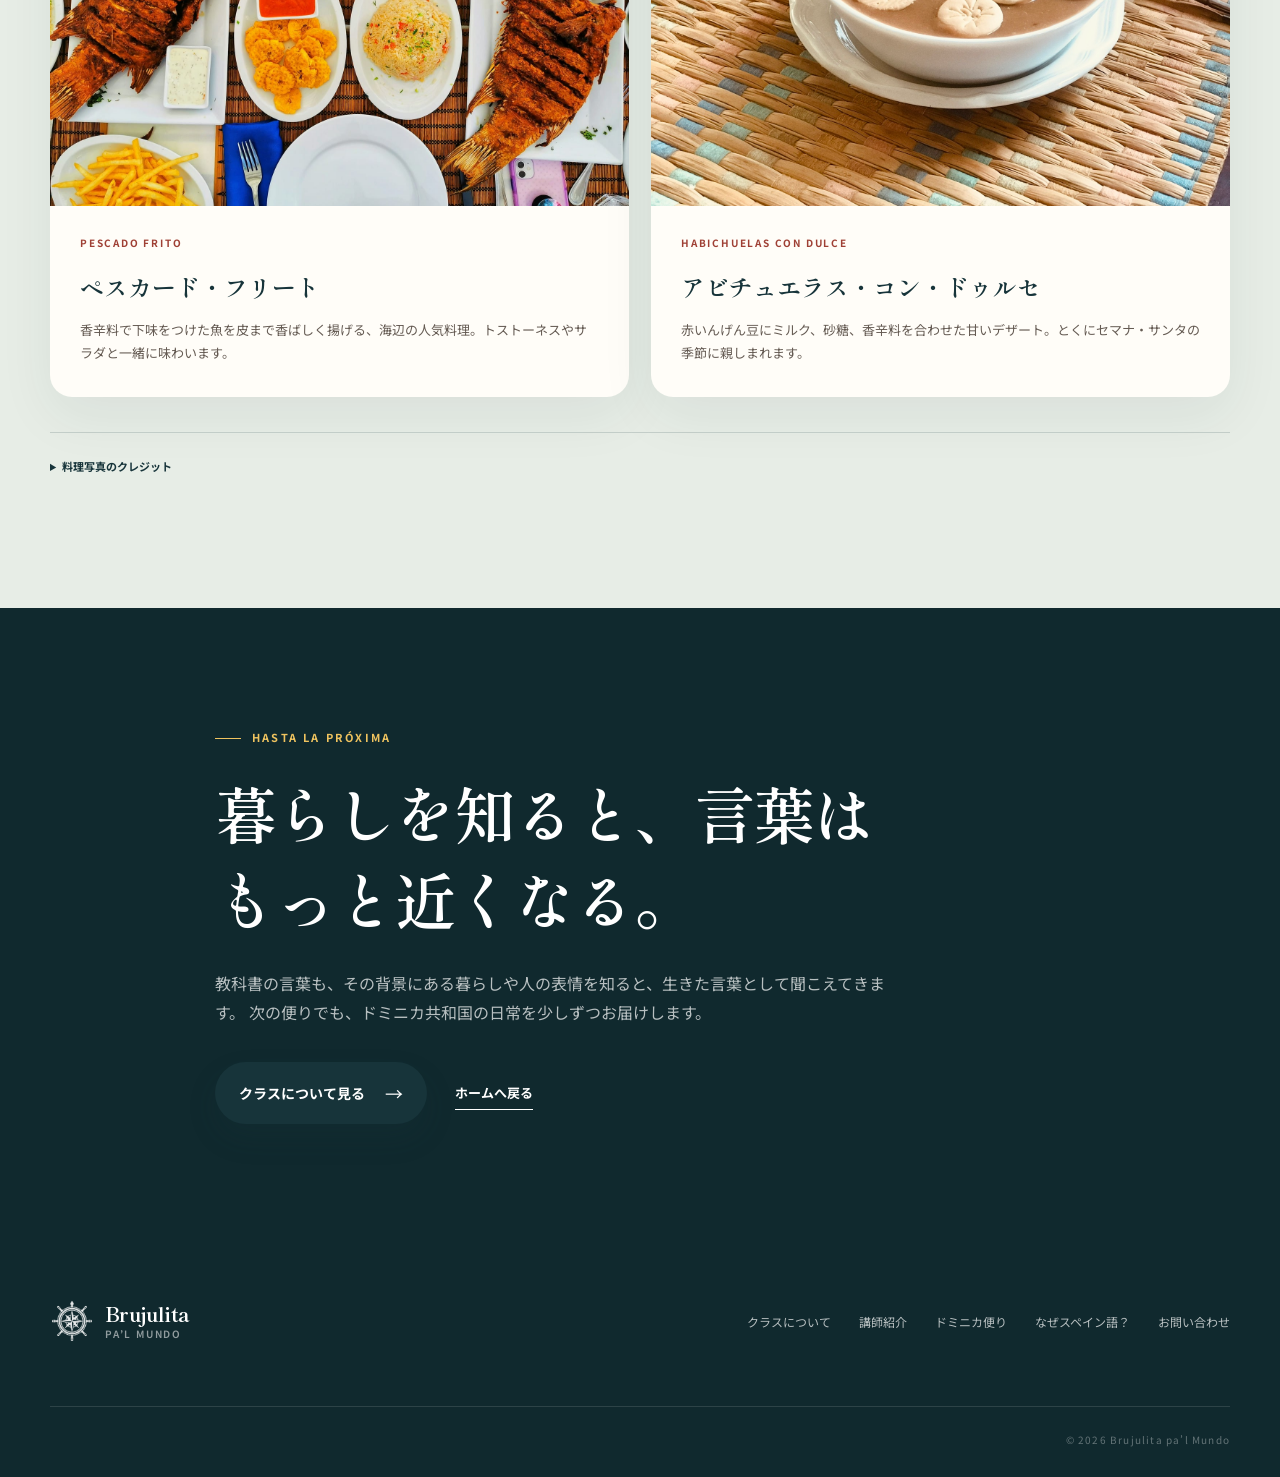
==== commit 1f4ca8a9: "Replace La Bandera photo with enhanced licensed image" ====
--- a/dominicana.html
+++ b/dominicana.html
@@ -396,7 +396,7 @@
 
           <div class="food-grid">
             <article class="food-card food-card-large reveal">
-              <figure><img src="./assets/dominicana/food-la-bandera.jpg" alt="白いごはんと煮込み豆、肉料理を盛り合わせたラ・バンデーラ" width="1600" height="829" loading="lazy" /></figure>
+              <figure><img src="./assets/dominicana/food-la-bandera-mega-enhanced.jpg" alt="白いごはんと煮込み豆、鶏肉や肉料理、トストーネスを盛り合わせたラ・バンデーラ" width="1283" height="1226" loading="lazy" /></figure>
               <div><p class="story-kicker">LA BANDERA DOMINICANA</p><h3>ラ・バンデーラ・ドミニカーナ</h3><p>白いごはん、煮込み豆、肉料理を中心に、副菜を添えた家庭の定番。「国旗」という名を持つ、まさに国民の昼ごはんです。</p></div>
             </article>
             <article class="food-card reveal">
@@ -420,7 +420,7 @@
           <details class="photo-credits reveal">
             <summary>料理写真のクレジット</summary>
             <ul>
-              <li><a href="https://commons.wikimedia.org/wiki/File:BanderaDominicana01.jpg" target="_blank" rel="noreferrer">La Bandera Dominicana</a> — Asalas03 / Wikimedia Commons / CC BY-SA 4.0 / cropped</li>
+              <li><a href="https://commons.wikimedia.org/wiki/File:Mega_Adventures_Dominican_Food.jpg" target="_blank" rel="noreferrer">Mega Adventures Dominican Food</a> — Funcheta / Wikimedia Commons / CC BY-SA 4.0 / AI-assisted upscale</li>
               <li><a href="https://commons.wikimedia.org/wiki/File:Mangu_3_golpes.png" target="_blank" rel="noreferrer">Mangú con los tres golpes</a> — Isisurania / Wikimedia Commons / CC BY-SA 4.0 / converted to JPEG</li>
               <li><a href="https://commons.wikimedia.org/wiki/File:Sancocho_dominican.jpg" target="_blank" rel="noreferrer">Sancocho dominicano</a> — Arlene Campusano (Arle1001) / Wikimedia Commons / CC BY-SA 4.0 / resized</li>
               <li><a href="https://unsplash.com/photos/grilled-fishes-and-fried-rice-pOCJHyIN6Xs" target="_blank" rel="noreferrer">Pescado frito (Juan Dolio)</a> — Raul Baz / Unsplash / cropped and resized</li>
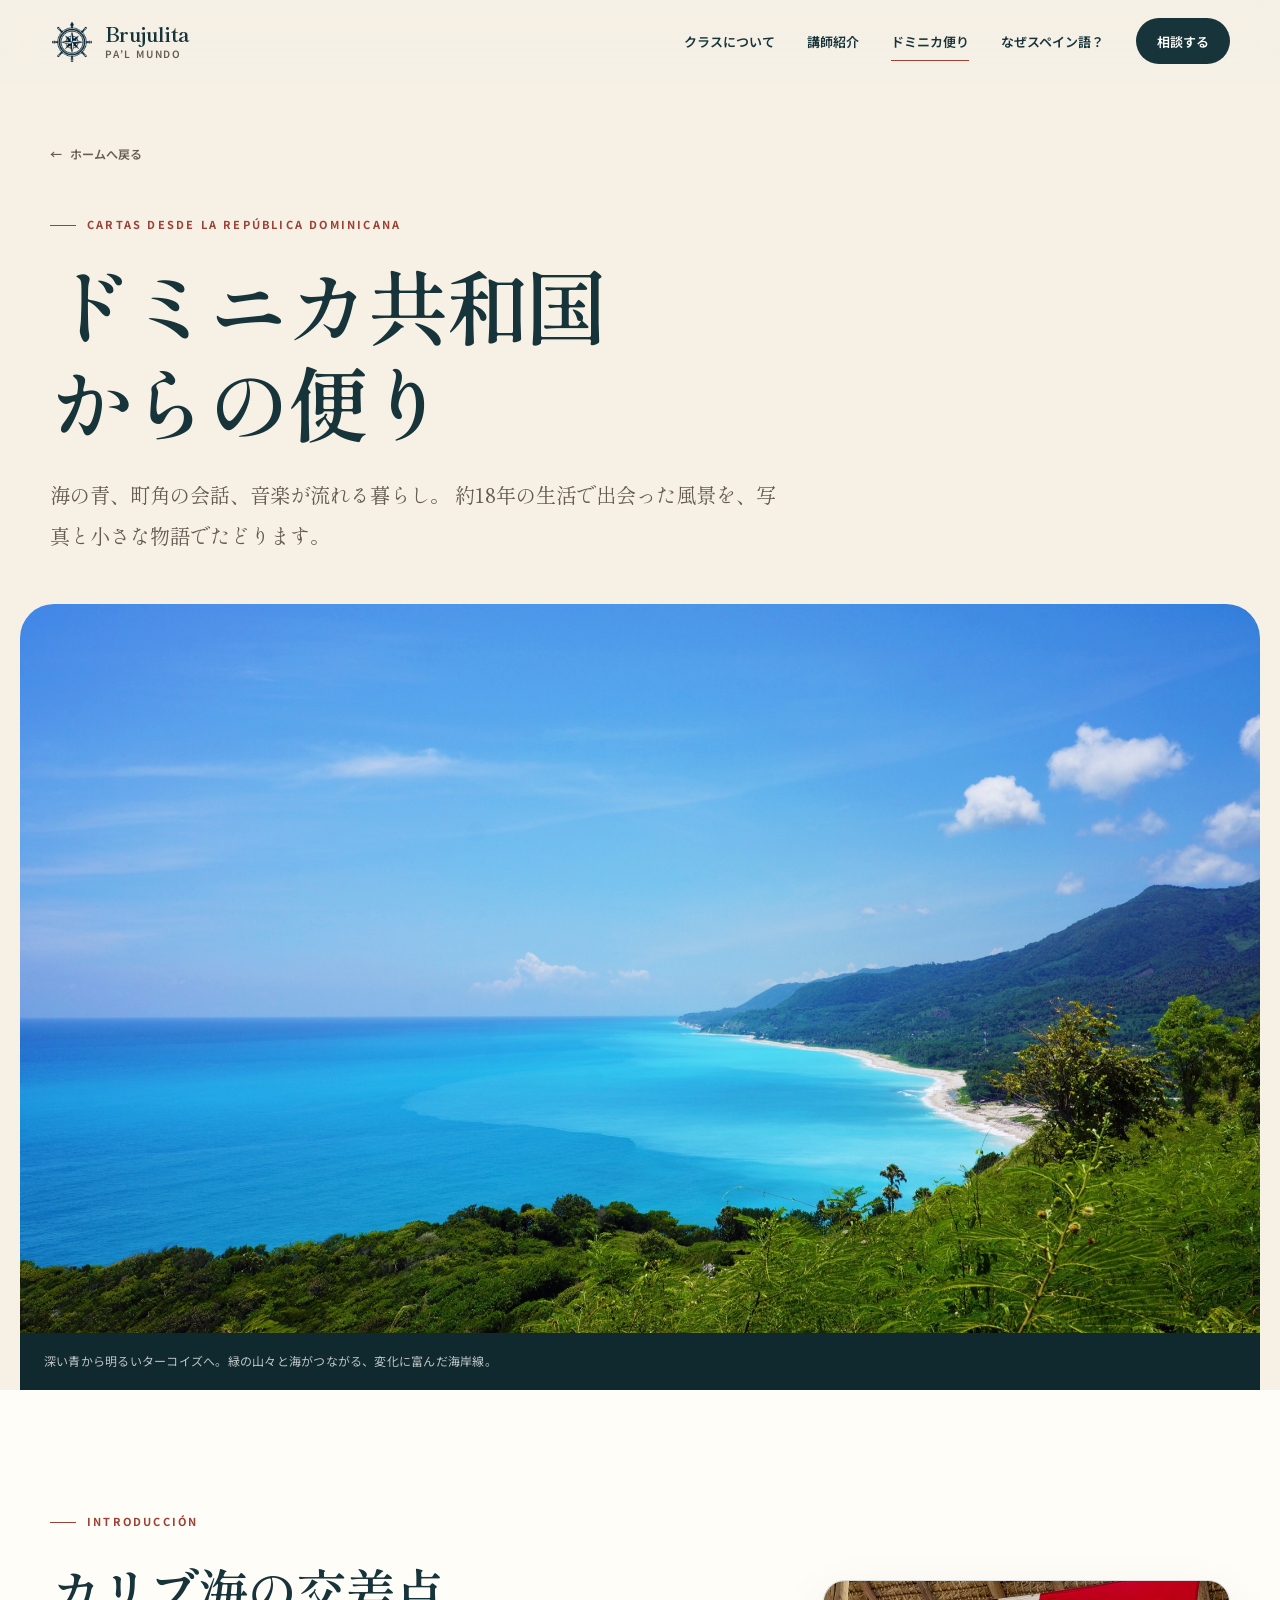
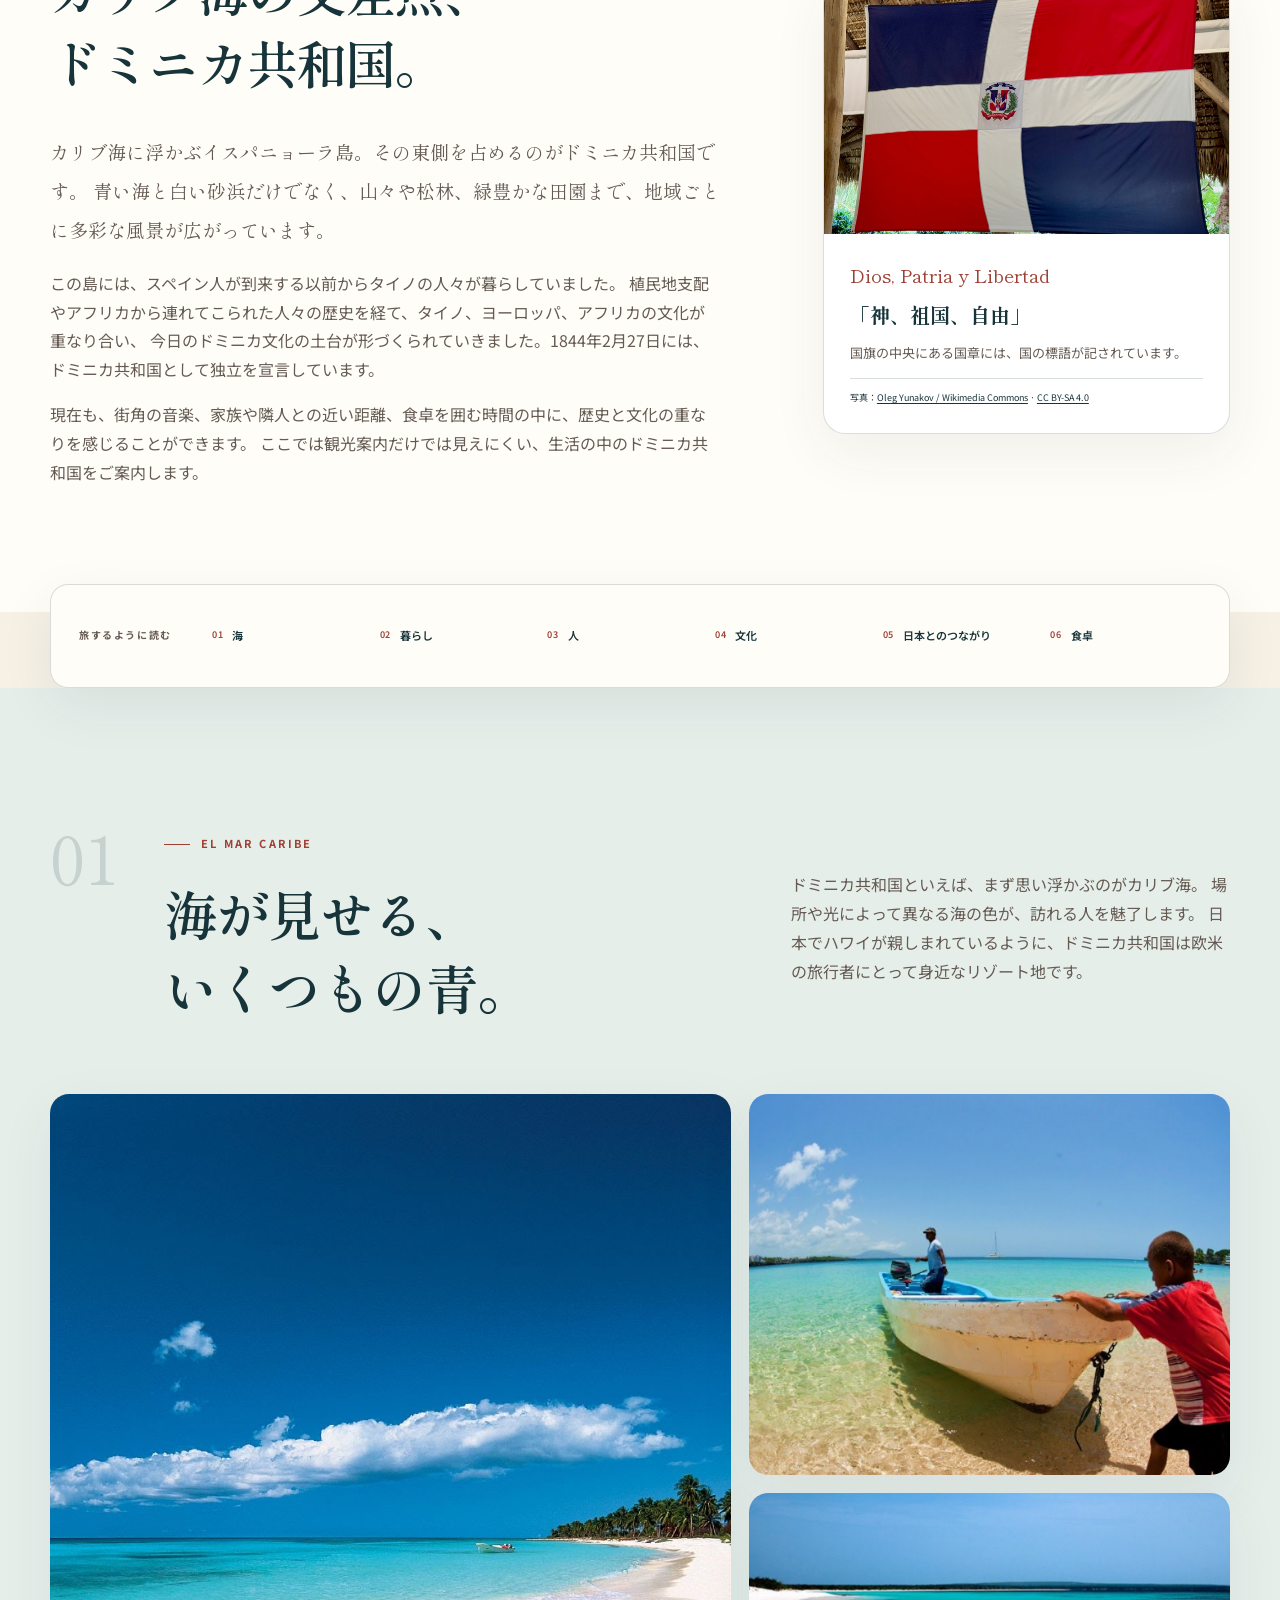
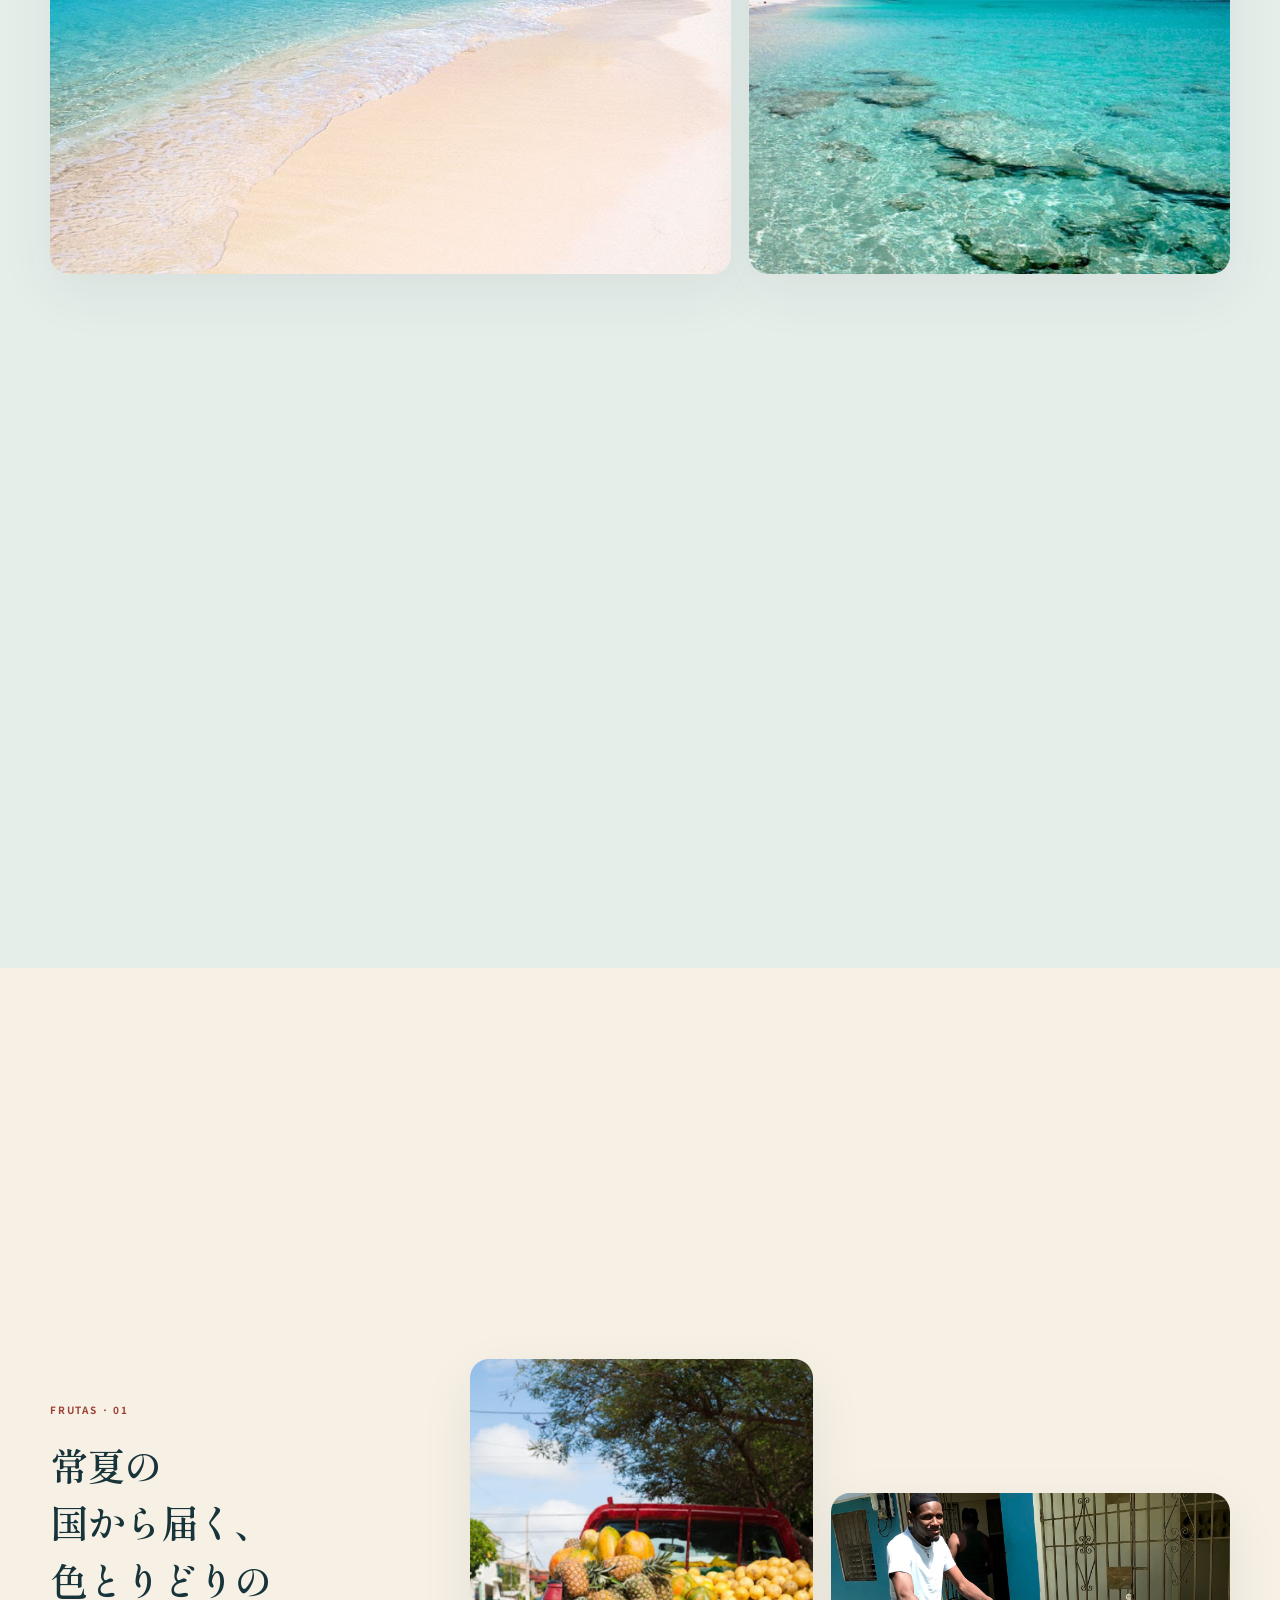
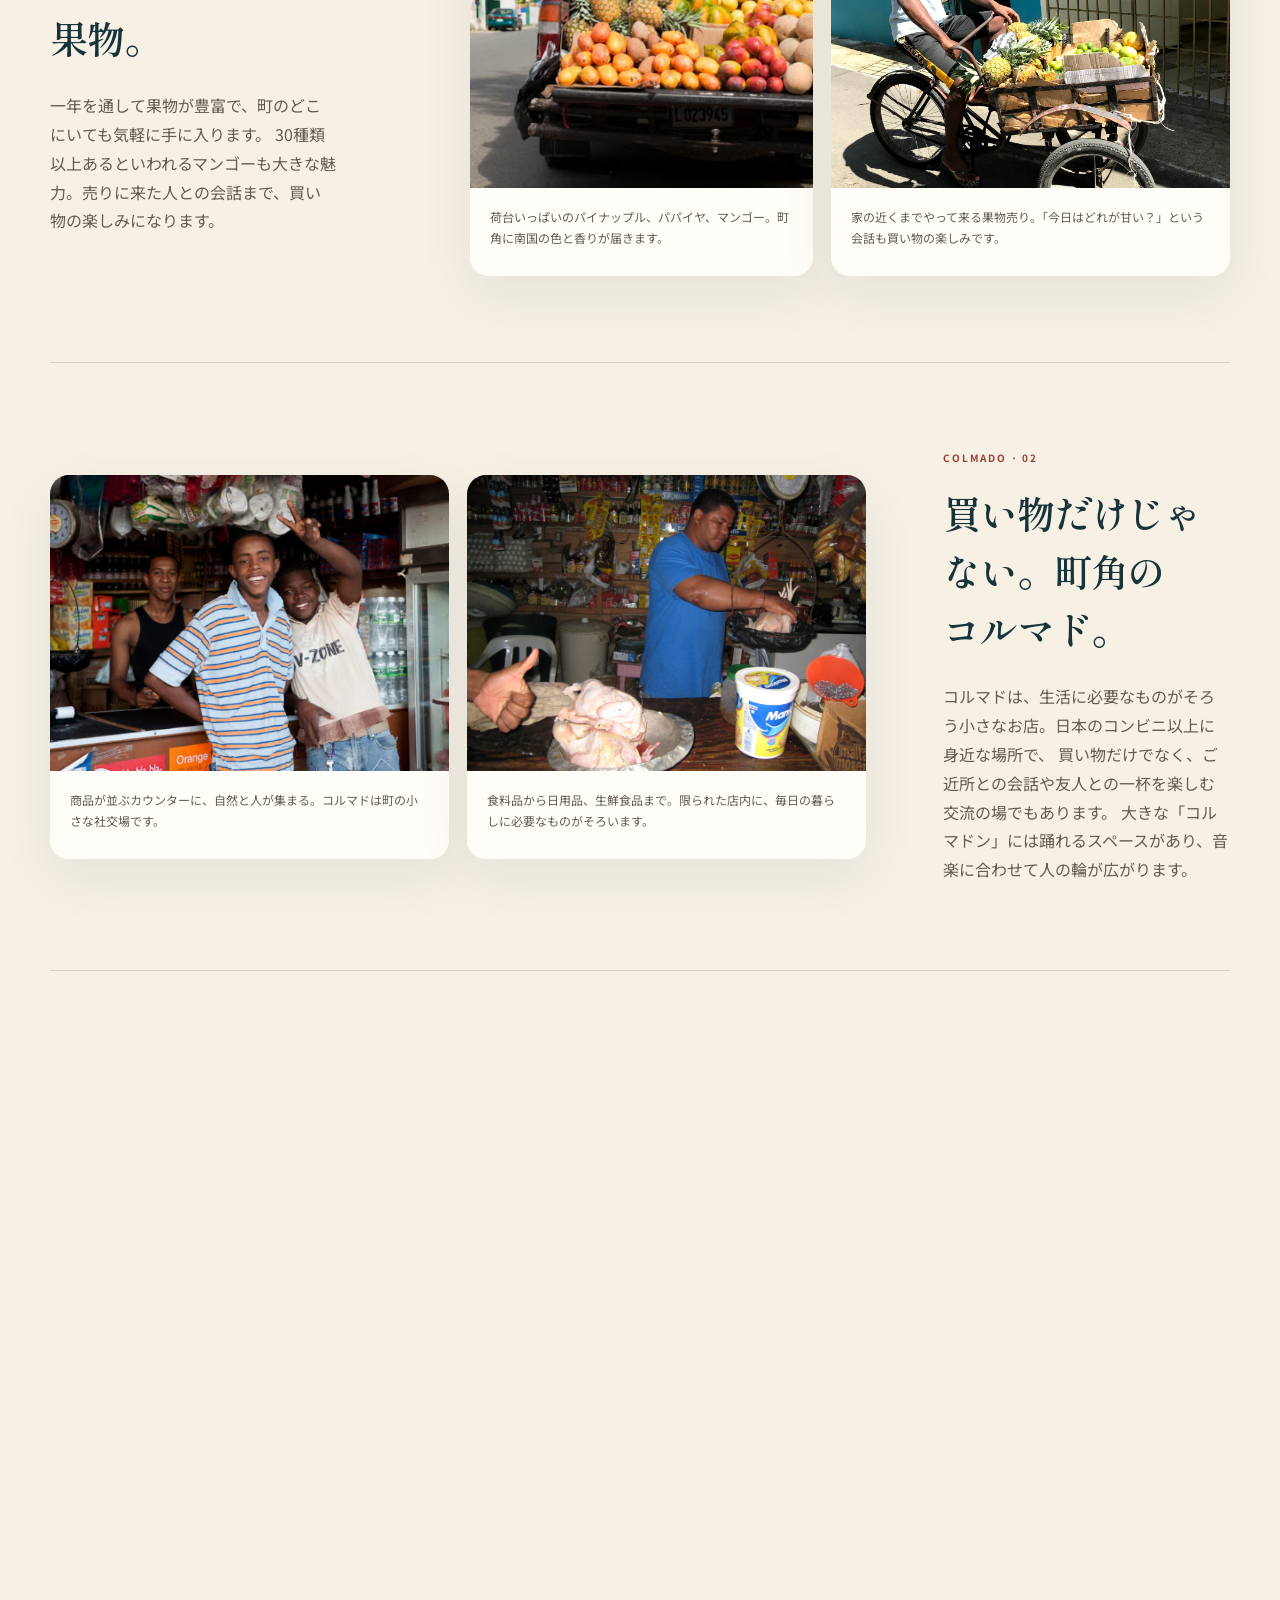
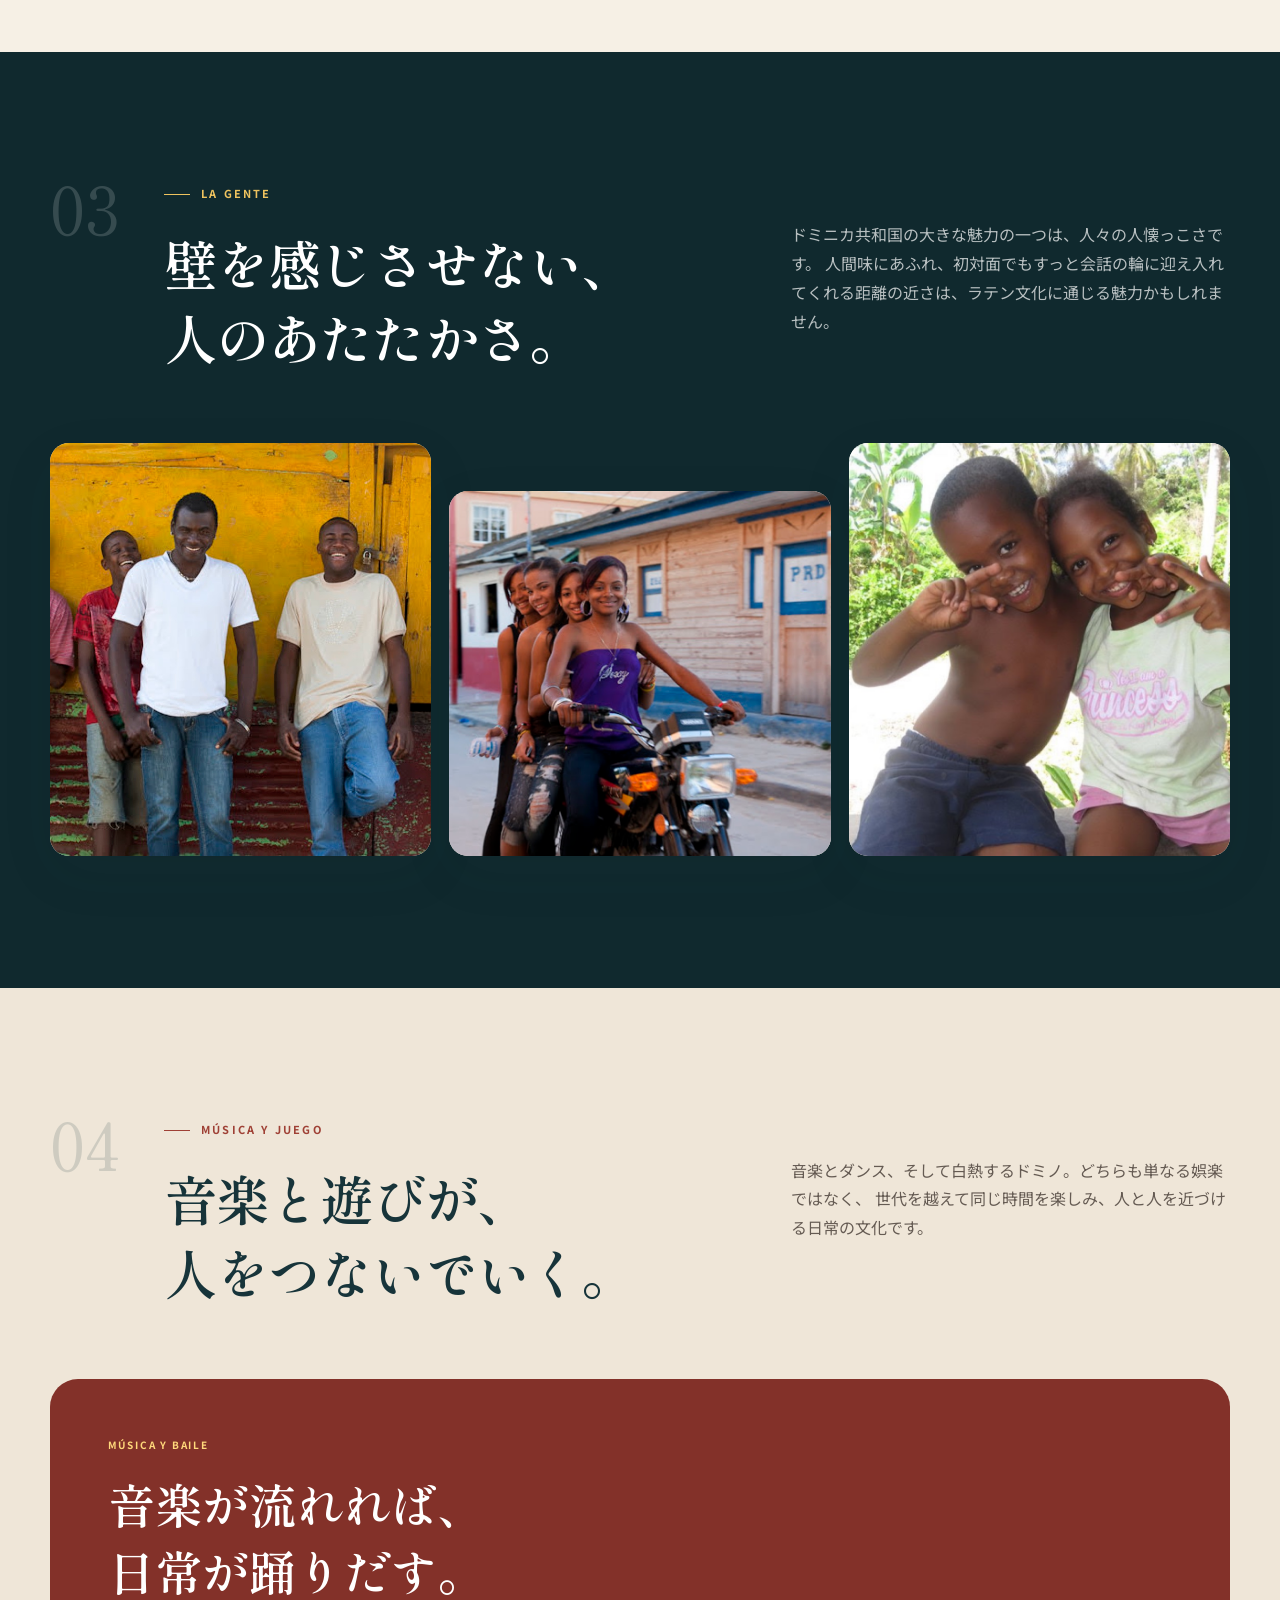
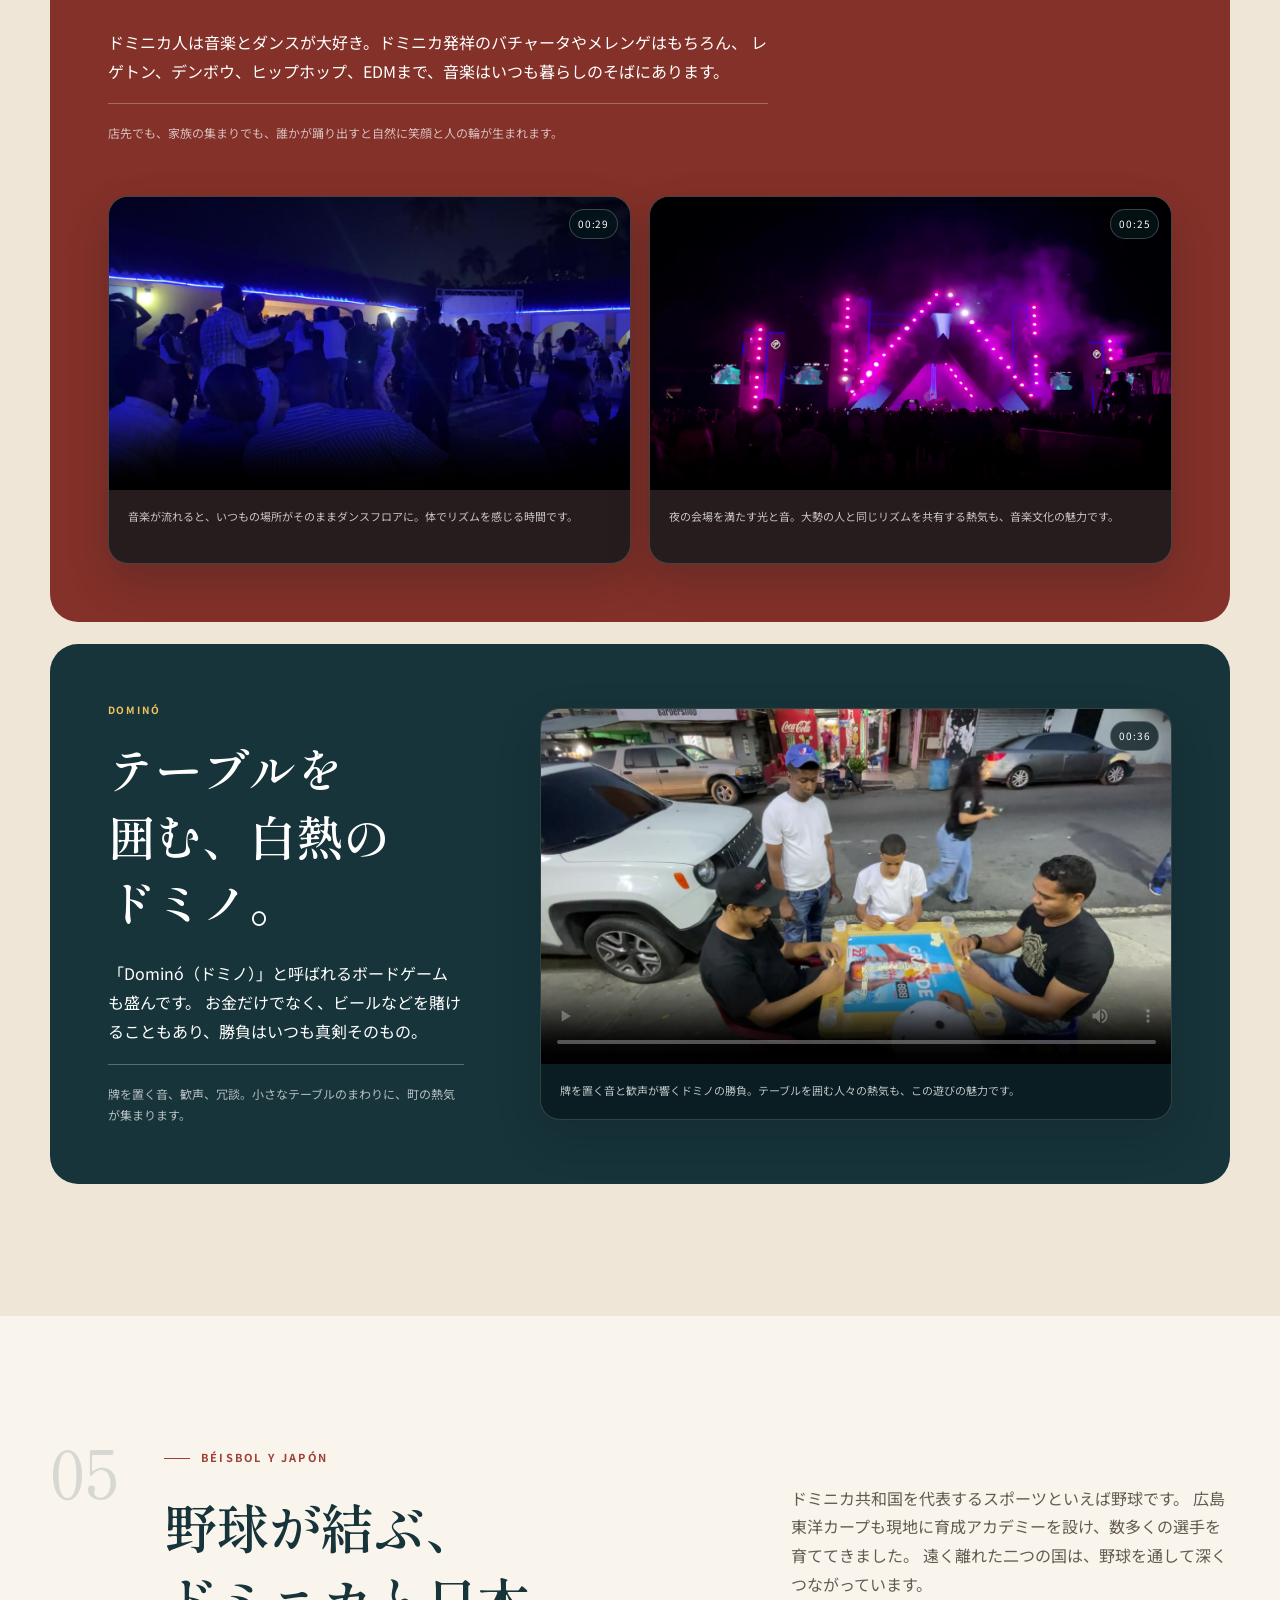
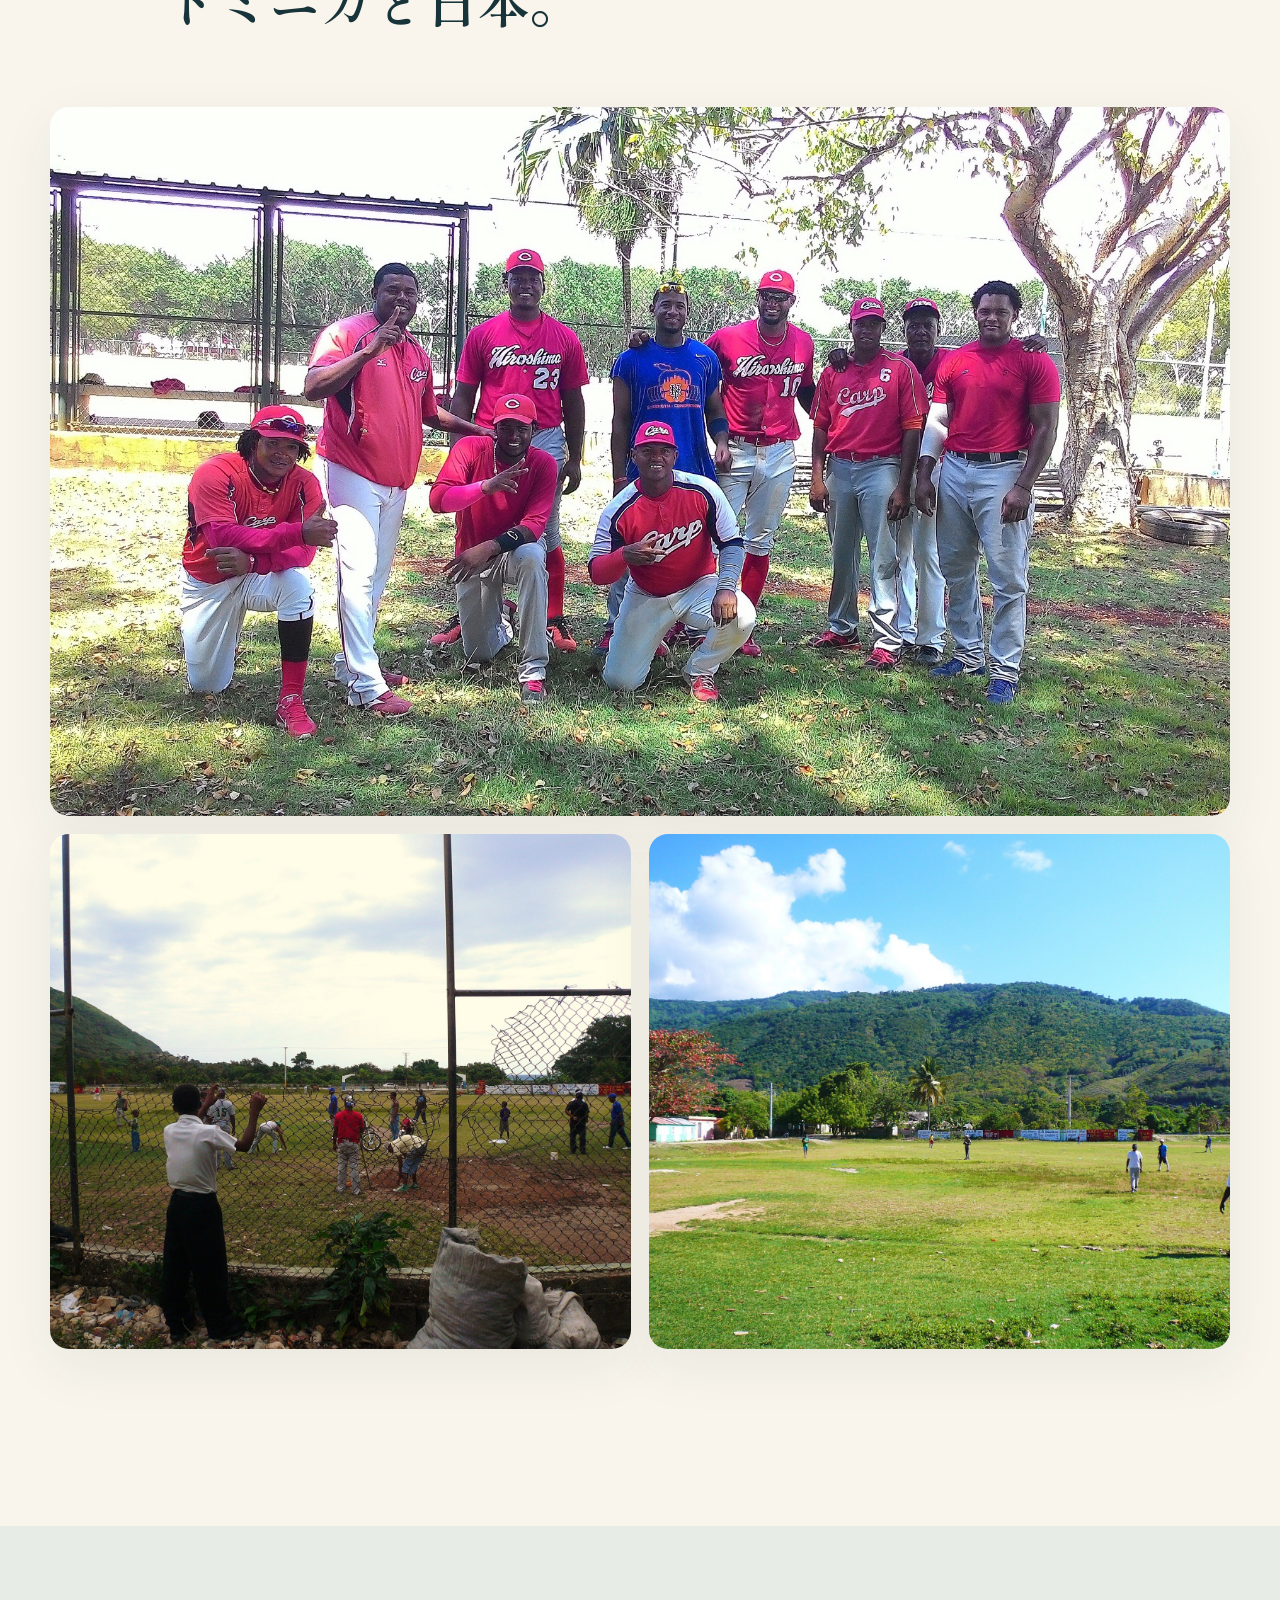
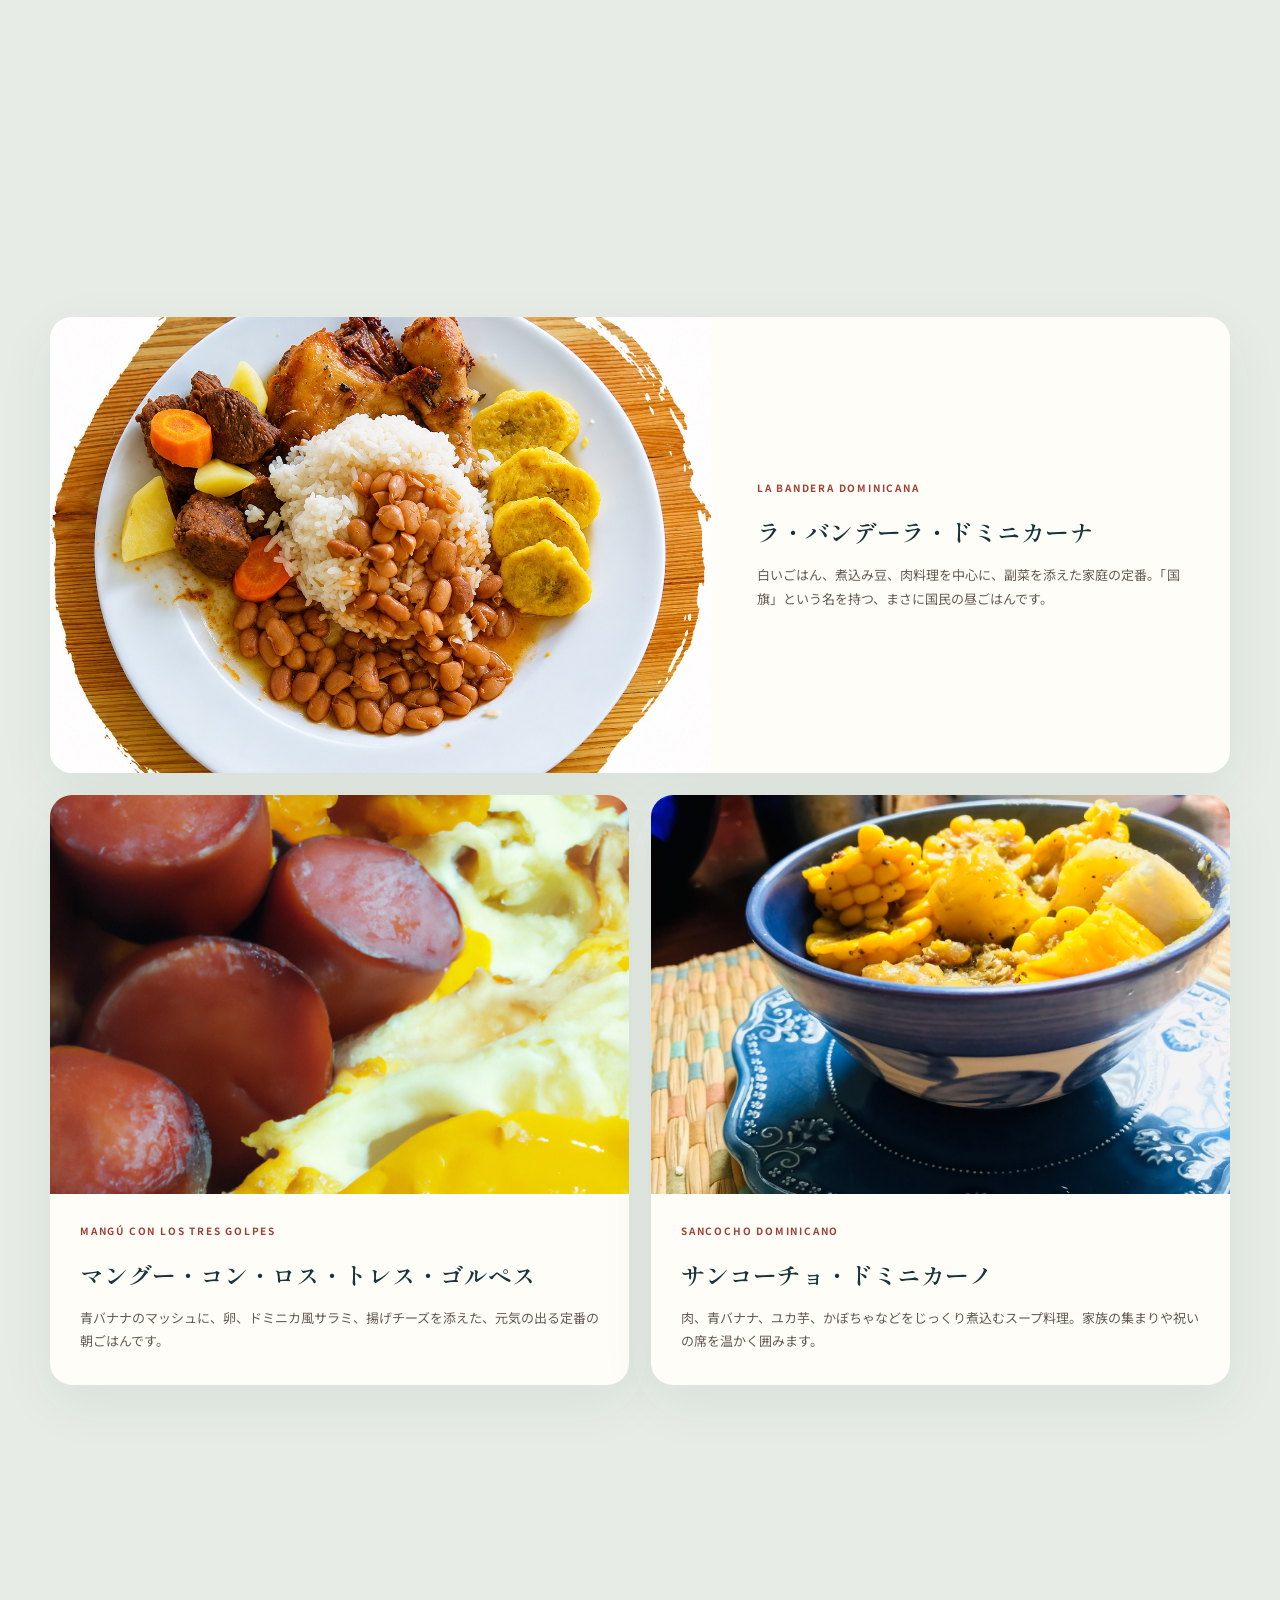
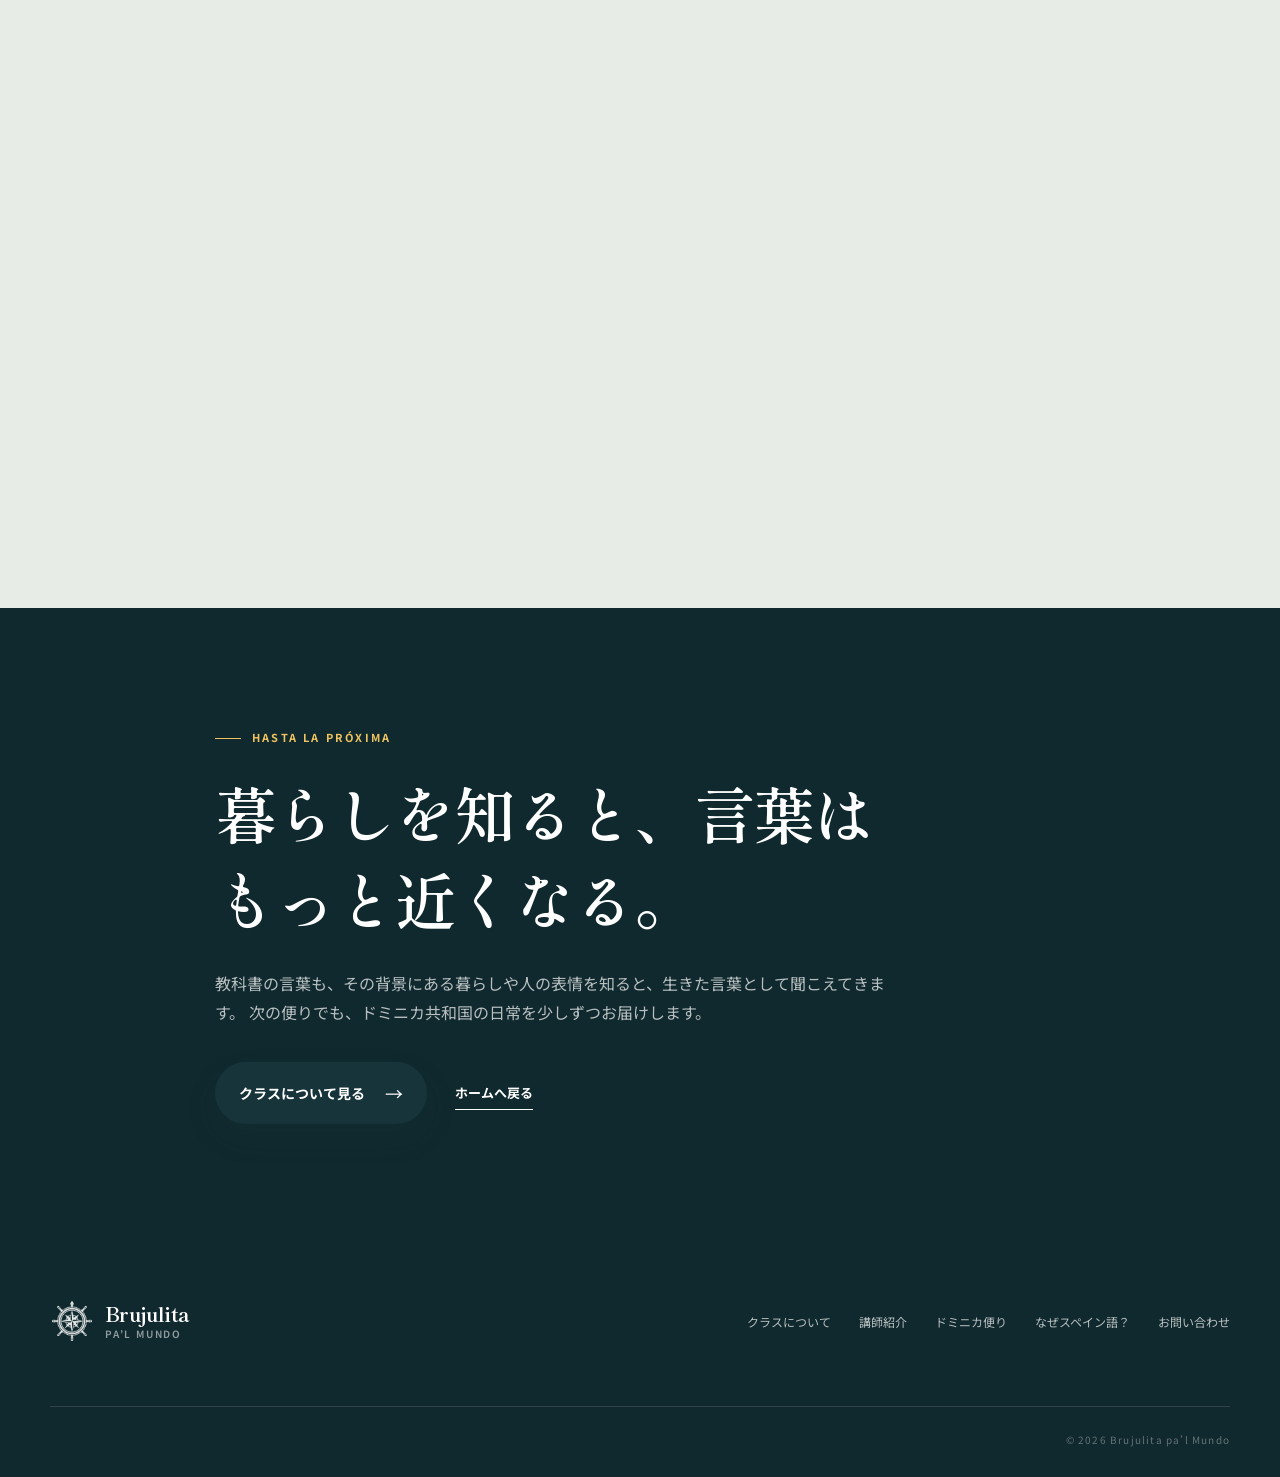
==== commit a5992227: "Refresh remaining Dominican food photos" ====
--- a/dominicana.html
+++ b/dominicana.html
@@ -400,11 +400,11 @@
               <div><p class="story-kicker">LA BANDERA DOMINICANA</p><h3>ラ・バンデーラ・ドミニカーナ</h3><p>白いごはん、煮込み豆、肉料理を中心に、副菜を添えた家庭の定番。「国旗」という名を持つ、まさに国民の昼ごはんです。</p></div>
             </article>
             <article class="food-card reveal">
-              <figure><img src="./assets/dominicana/food-mangu.jpg" alt="青バナナのマッシュに卵、サラミ、揚げチーズを添えた朝食" width="1400" height="1400" loading="lazy" /></figure>
+              <figure><img src="./assets/dominicana/food-mangu-commons-v2.jpg" alt="青バナナのマッシュに卵、サラミ、揚げチーズを添えた朝食" width="1400" height="1400" loading="lazy" /></figure>
               <div><p class="story-kicker">MANGÚ CON LOS TRES GOLPES</p><h3>マングー・コン・ロス・トレス・ゴルペス</h3><p>青バナナのマッシュに、卵、ドミニカ風サラミ、揚げチーズを添えた、元気の出る定番の朝ごはんです。</p></div>
             </article>
             <article class="food-card reveal" data-delay="50">
-              <figure><img src="./assets/dominicana/food-sancocho.jpg" alt="肉と野菜をじっくり煮込んだ具だくさんのサンコーチョ" width="1600" height="1200" loading="lazy" /></figure>
+              <figure><img src="./assets/dominicana/food-sancocho-commons-v2.jpg" alt="肉と野菜をじっくり煮込んだ具だくさんのサンコーチョ" width="1600" height="1200" loading="lazy" /></figure>
               <div><p class="story-kicker">SANCOCHO DOMINICANO</p><h3>サンコーチョ・ドミニカーノ</h3><p>肉、青バナナ、ユカ芋、かぼちゃなどをじっくり煮込むスープ料理。家族の集まりや祝いの席を温かく囲みます。</p></div>
             </article>
             <article class="food-card reveal" id="pescado-card" data-delay="100">
@@ -412,7 +412,7 @@
               <div><p class="story-kicker">PESCADO FRITO</p><h3>ペスカード・フリート</h3><p>香辛料で下味をつけた魚を皮まで香ばしく揚げる、海辺の人気料理。トストーネスやサラダと一緒に味わいます。</p></div>
             </article>
             <article class="food-card reveal" data-delay="150">
-              <figure><img src="./assets/dominicana/food-habichuelas.jpg" alt="小さなクッキーを浮かべた甘い豆のデザート" width="1600" height="1200" loading="lazy" /></figure>
+              <figure><img src="./assets/dominicana/food-habichuelas-commons-v2.jpg" alt="小さなクッキーを浮かべた甘い豆のデザート" width="1600" height="1200" loading="lazy" /></figure>
               <div><p class="story-kicker">HABICHUELAS CON DULCE</p><h3>アビチュエラス・コン・ドゥルセ</h3><p>赤いんげん豆にミルク、砂糖、香辛料を合わせた甘いデザート。とくにセマナ・サンタの季節に親しまれます。</p></div>
             </article>
           </div>
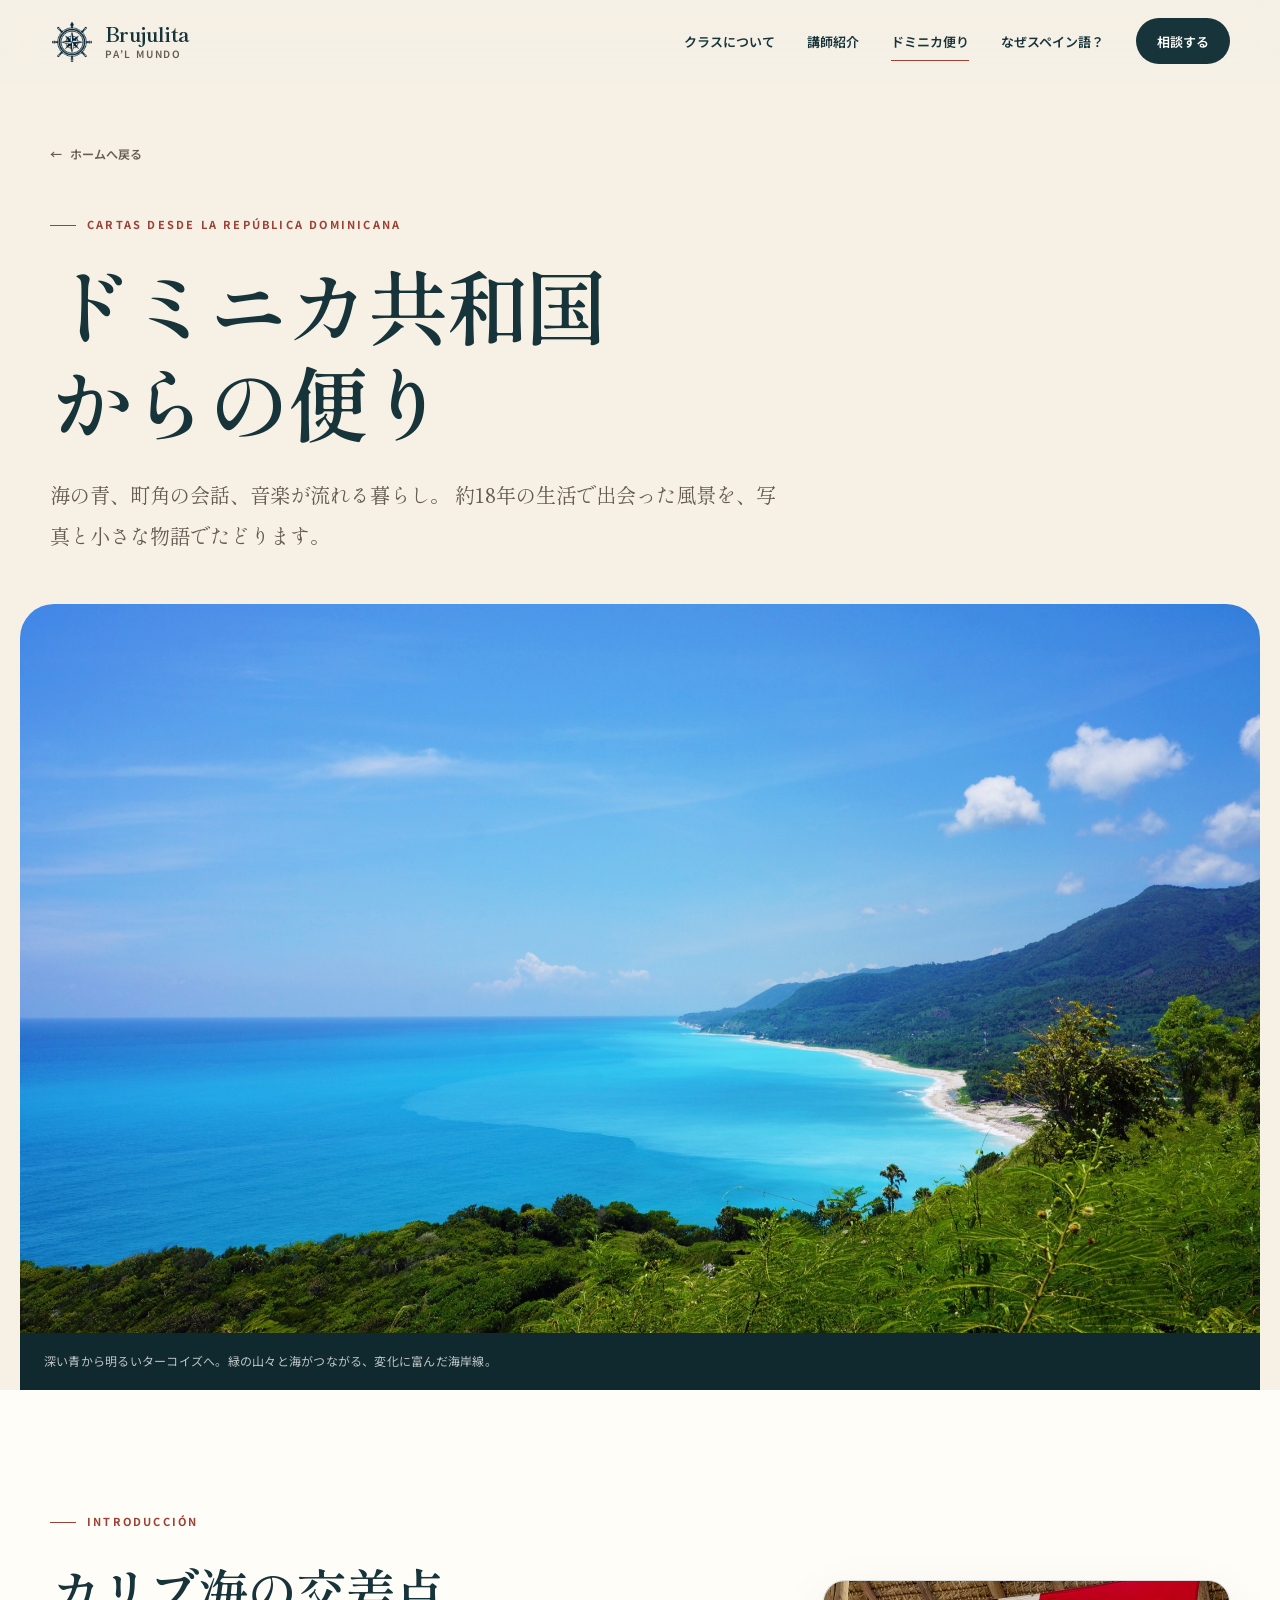
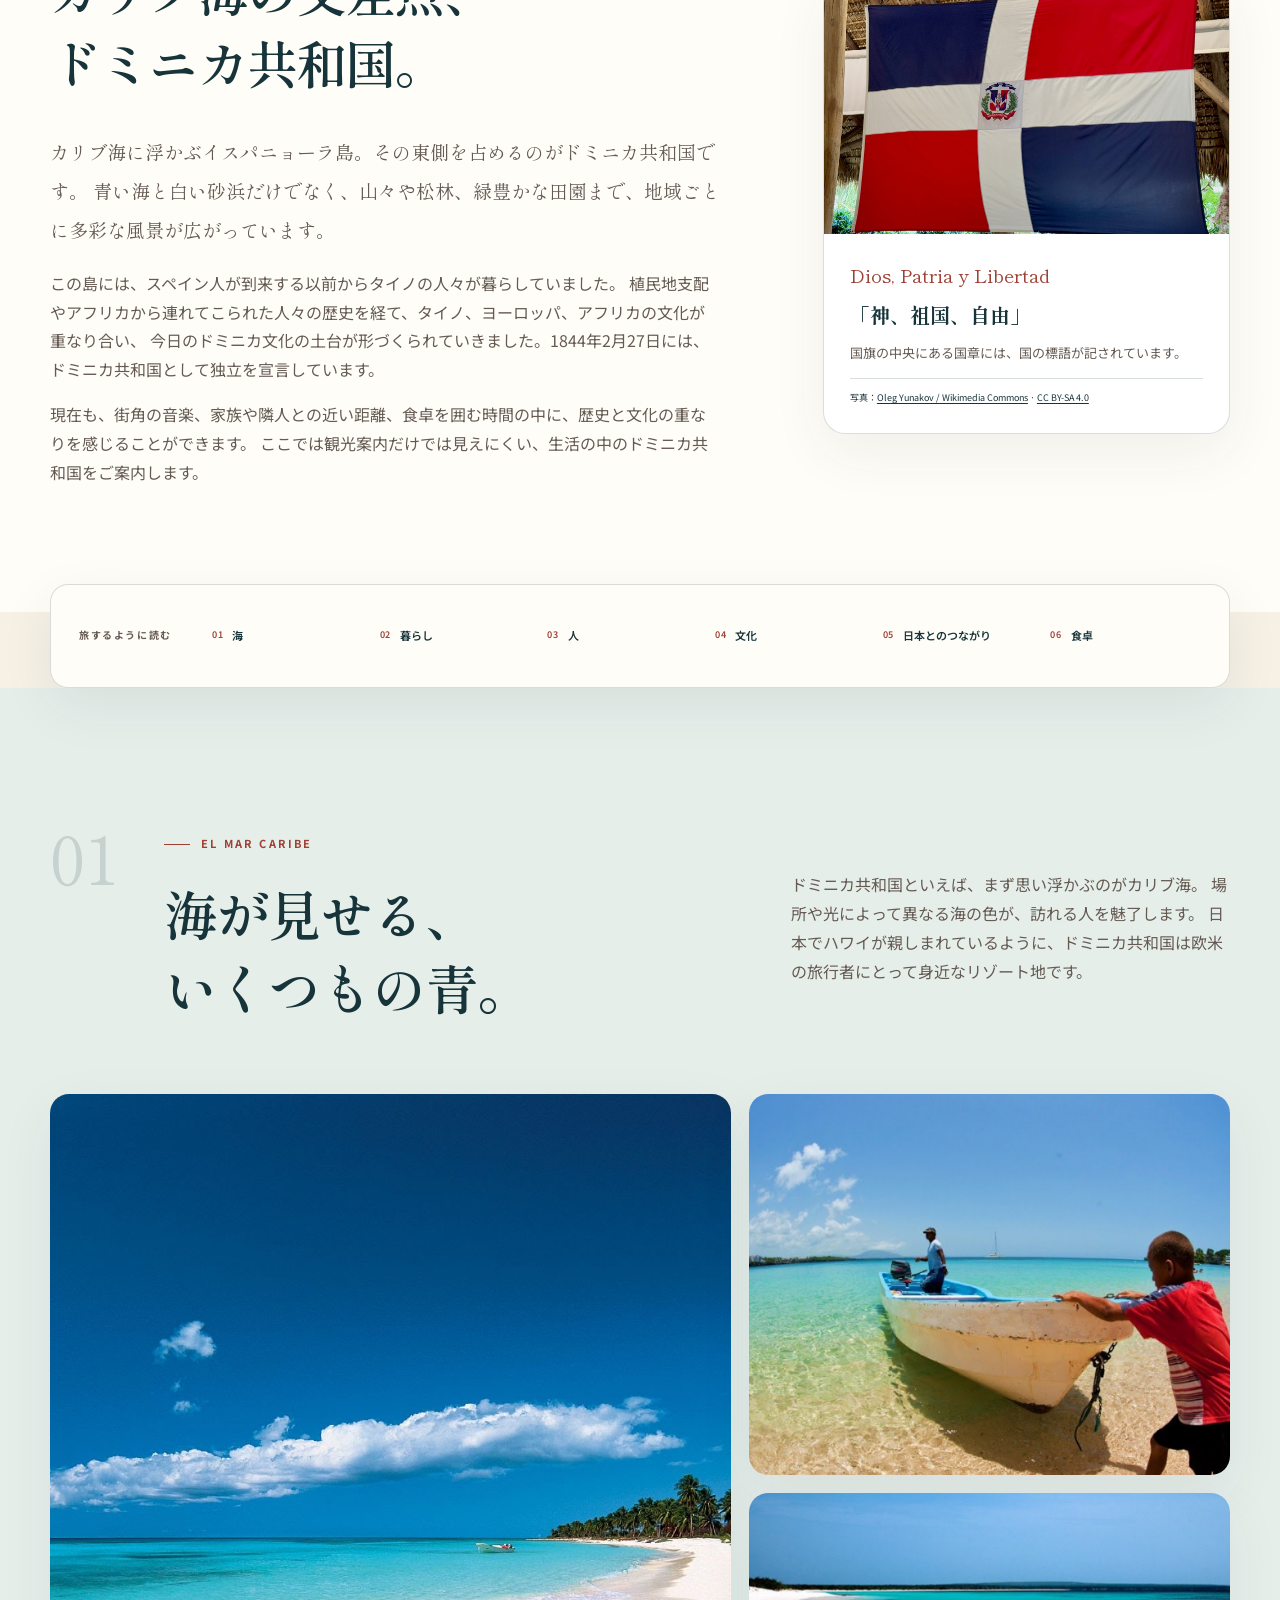
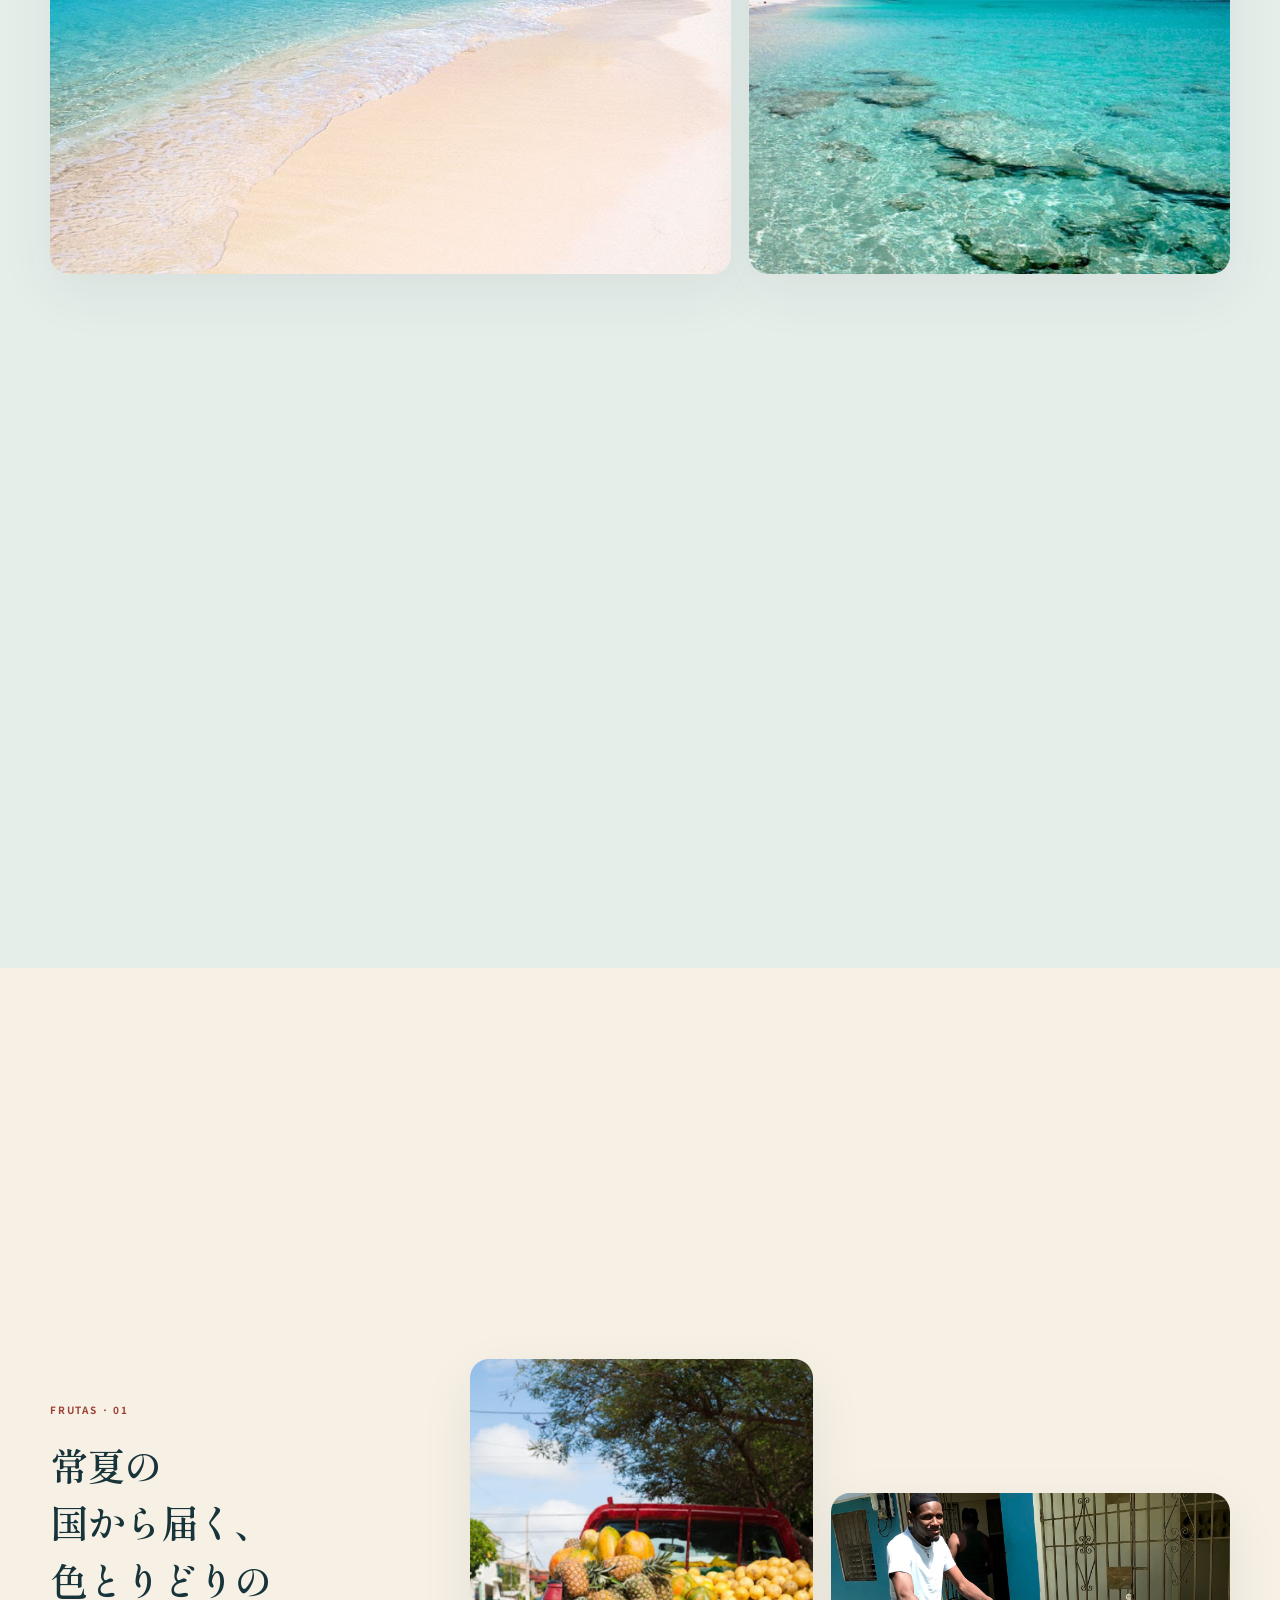
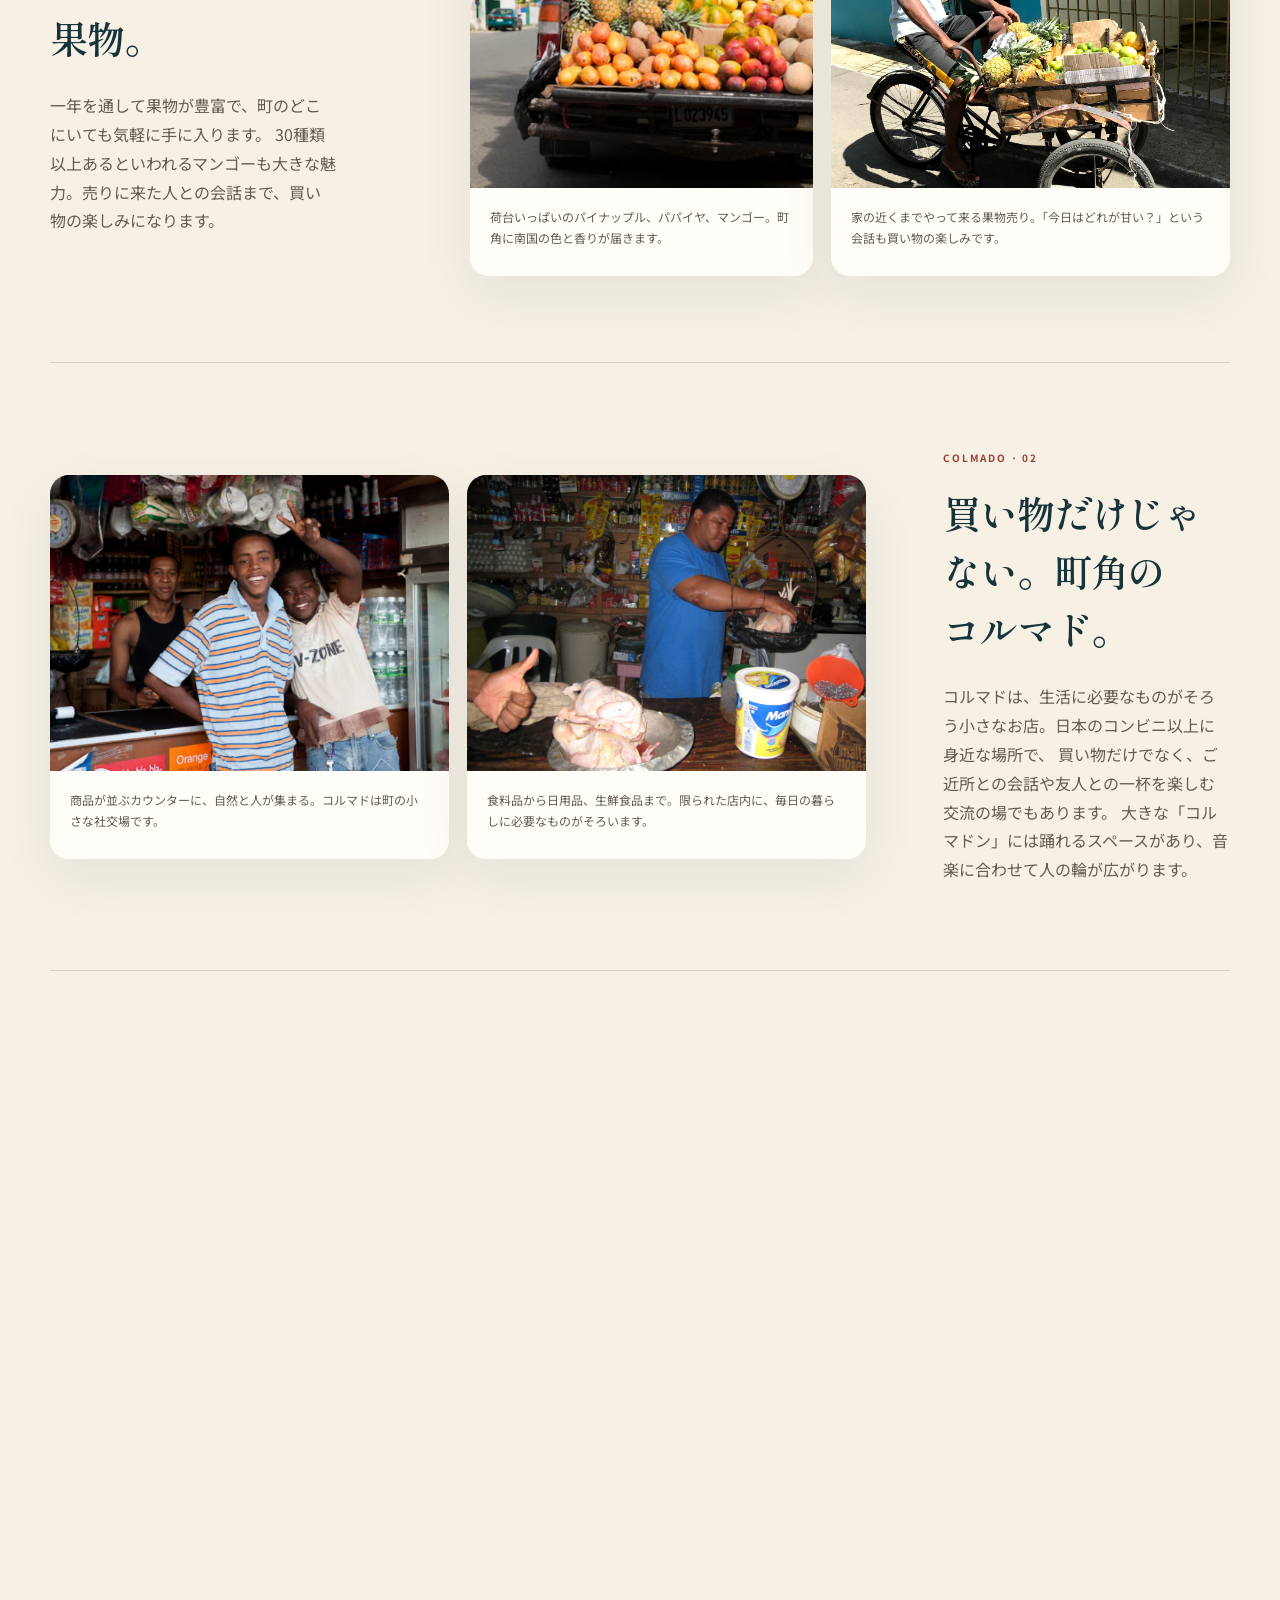
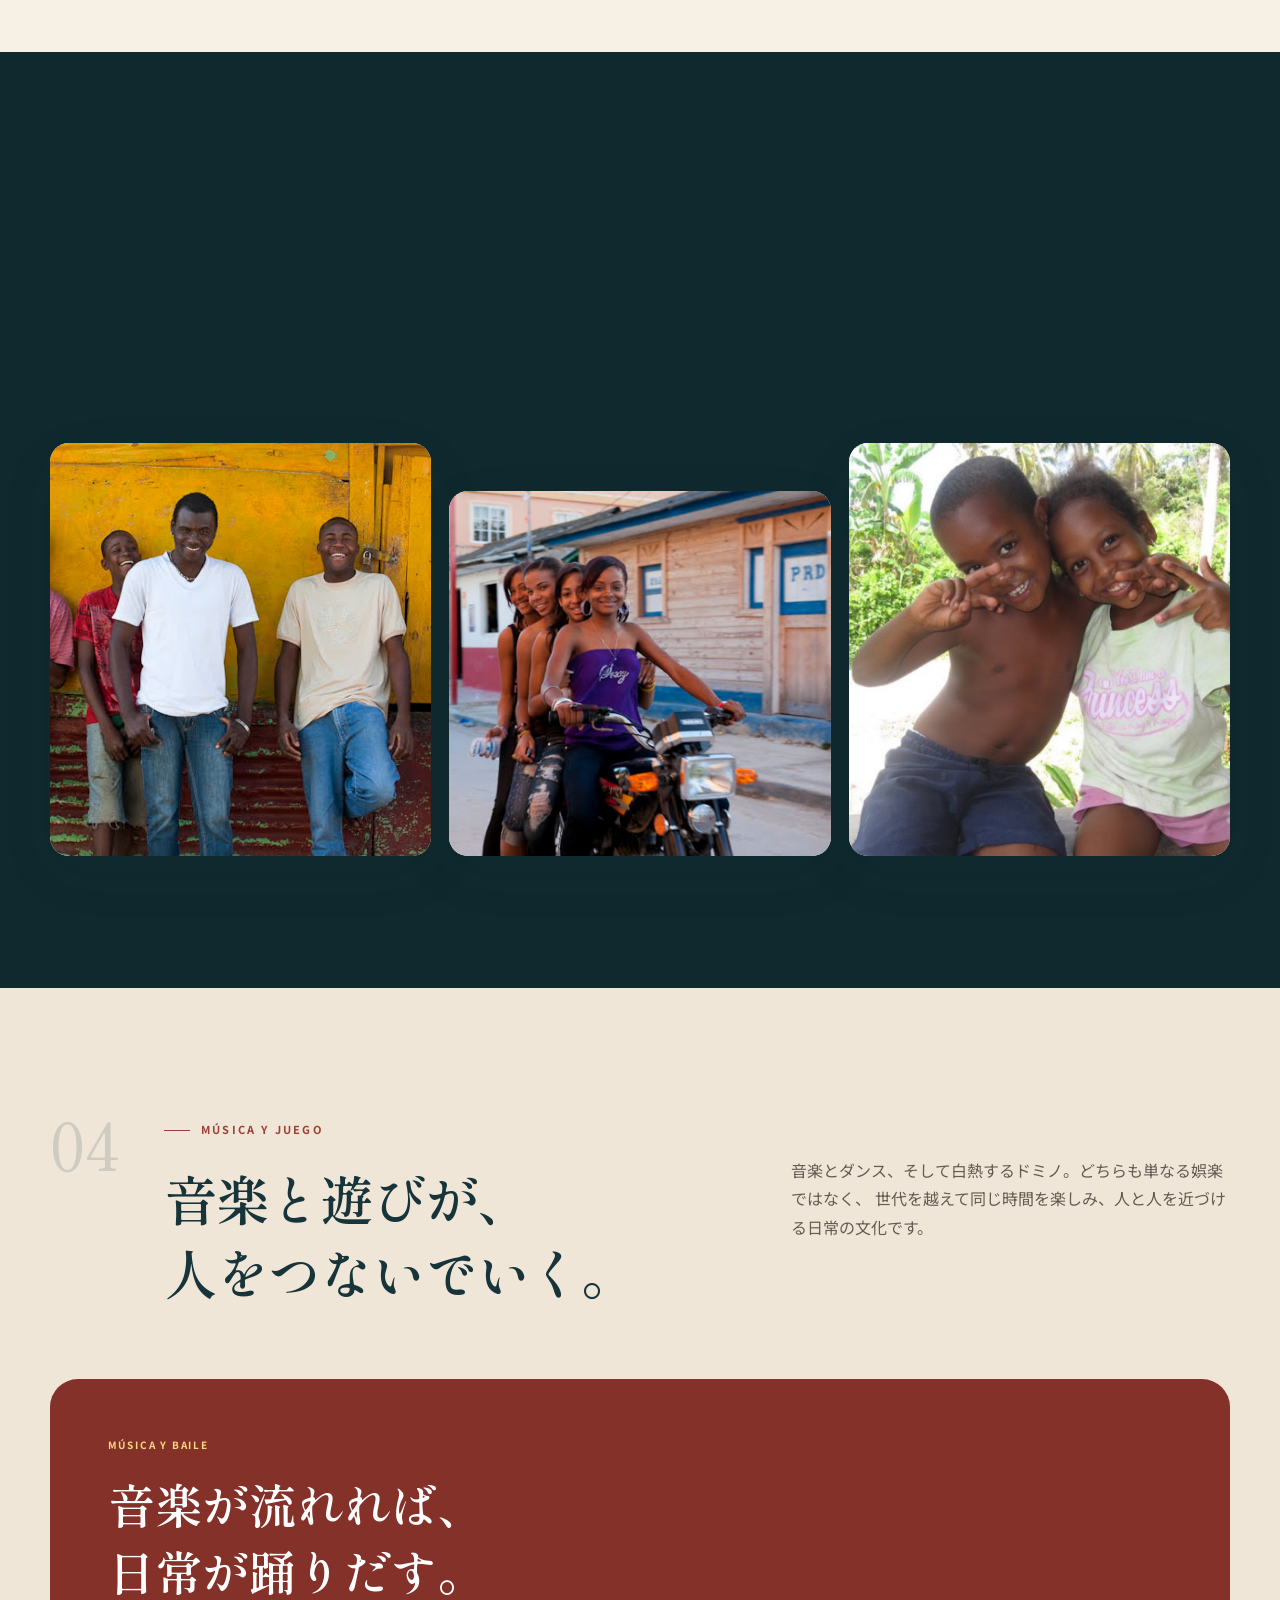
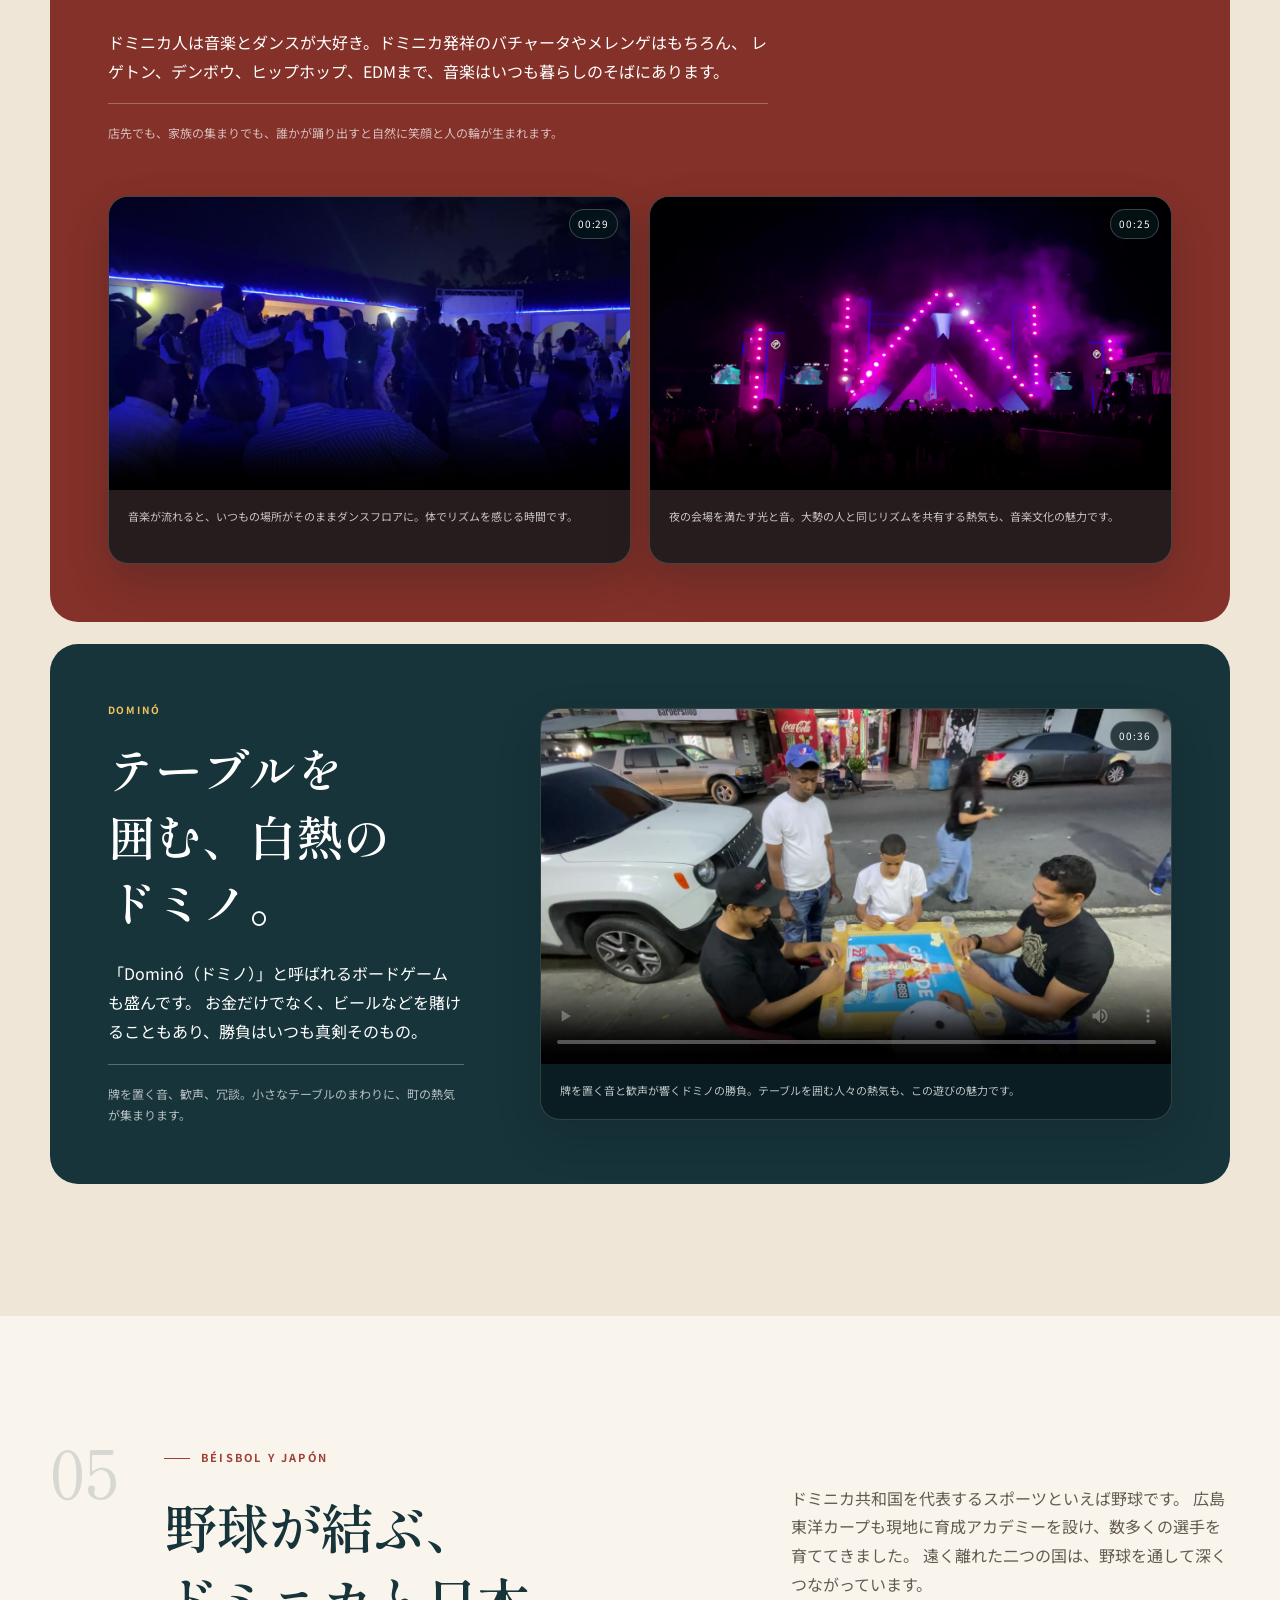
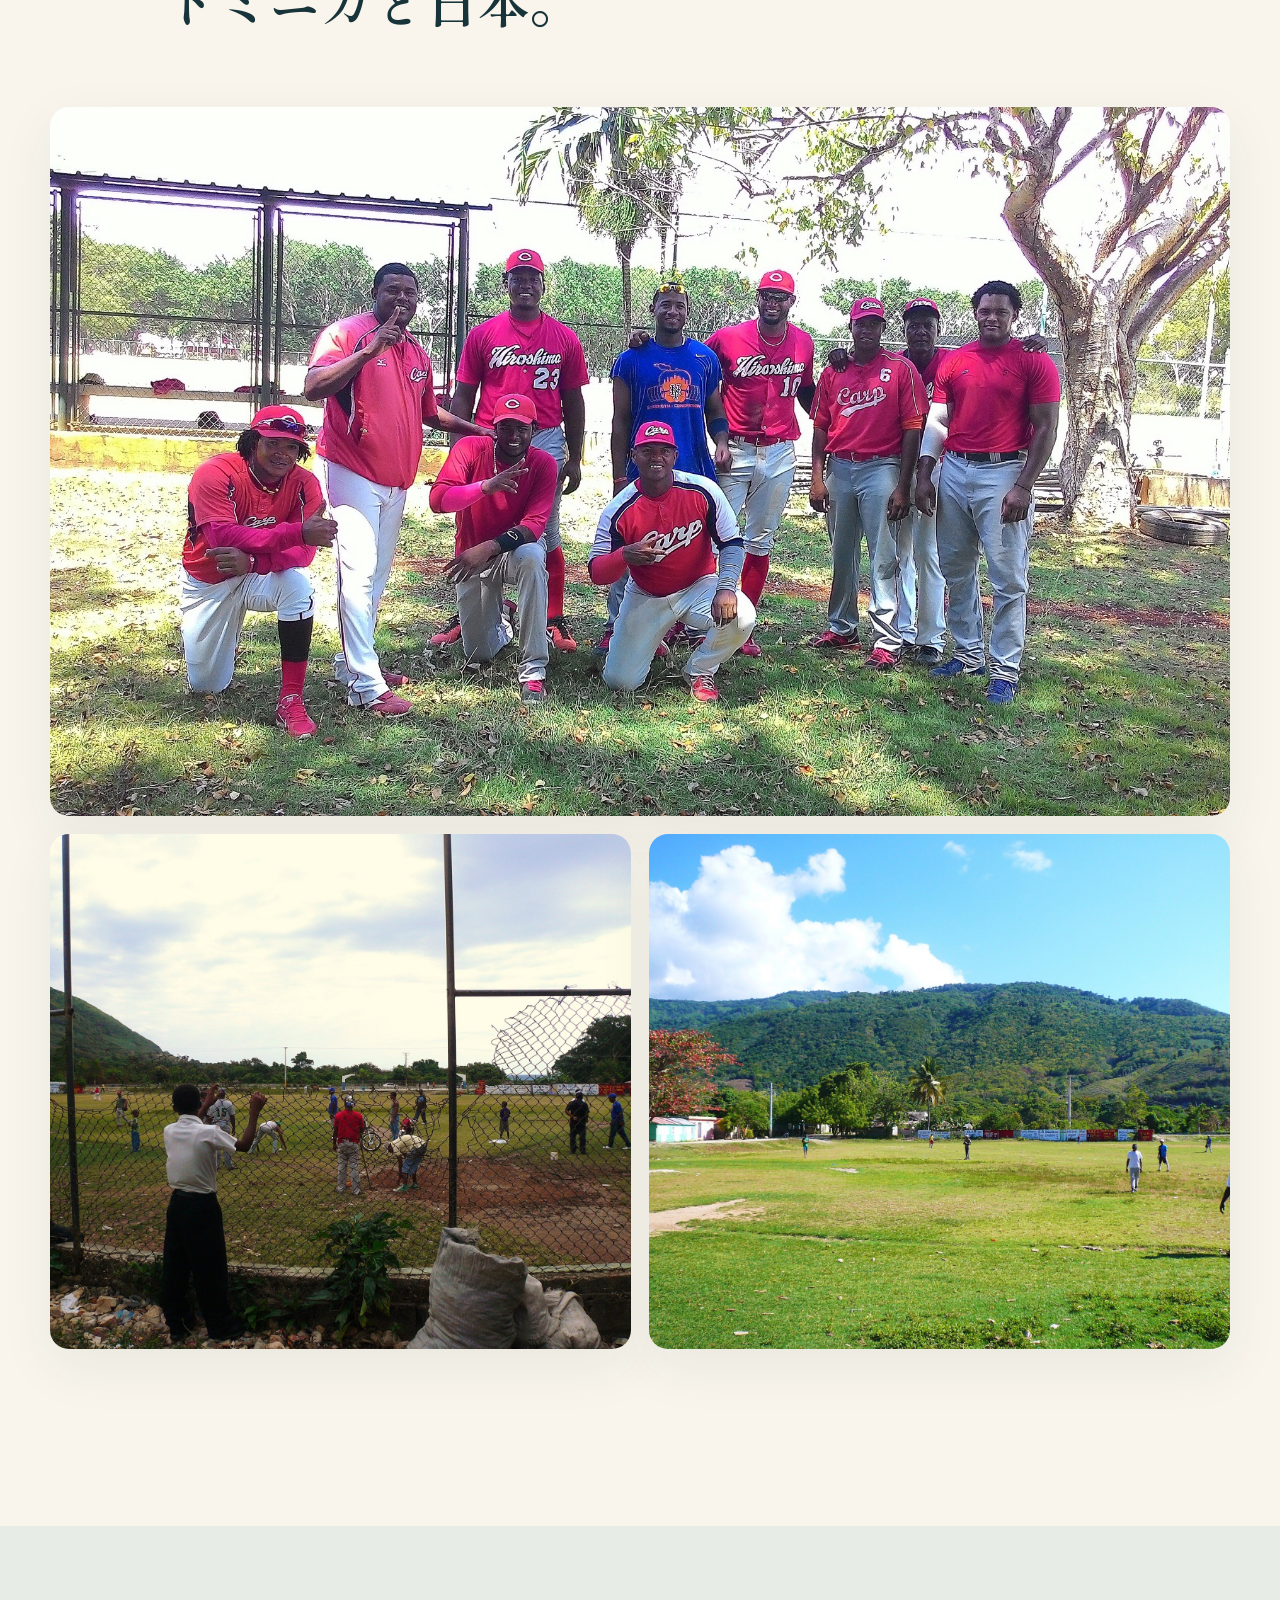
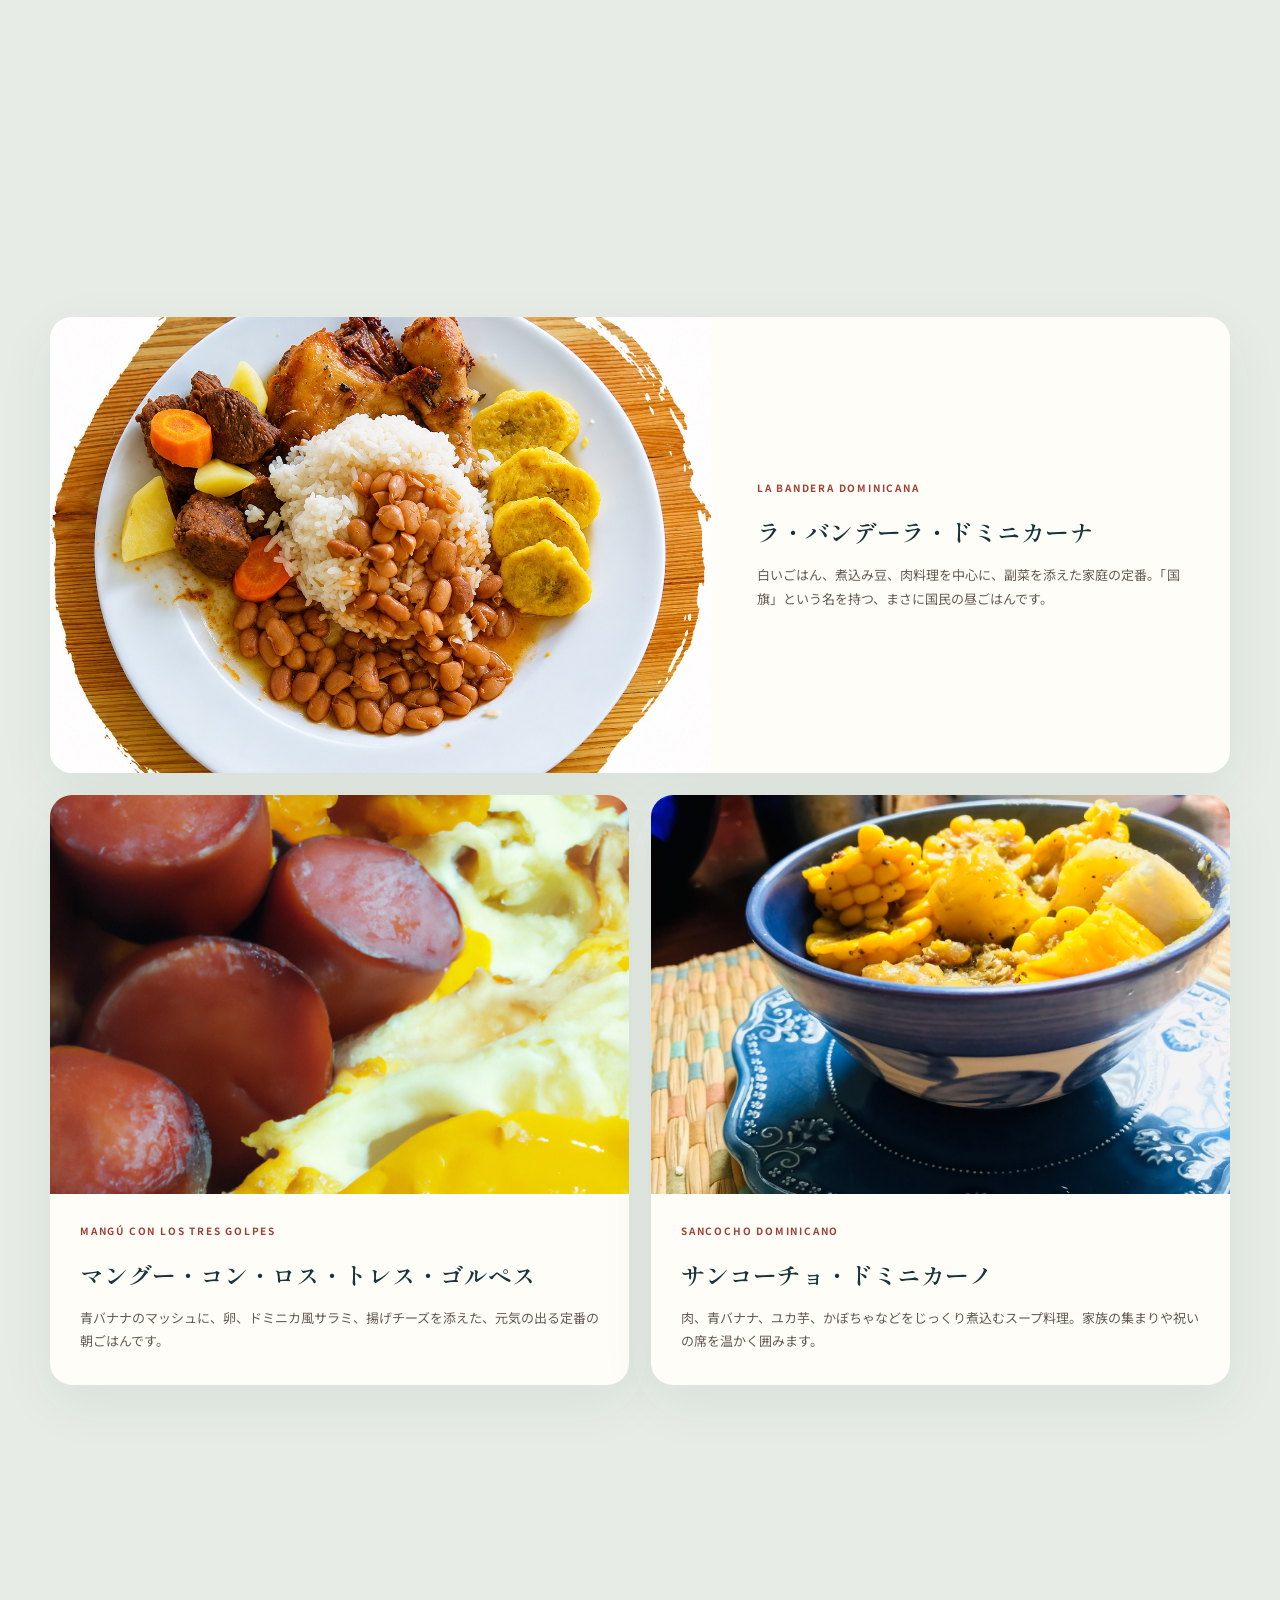
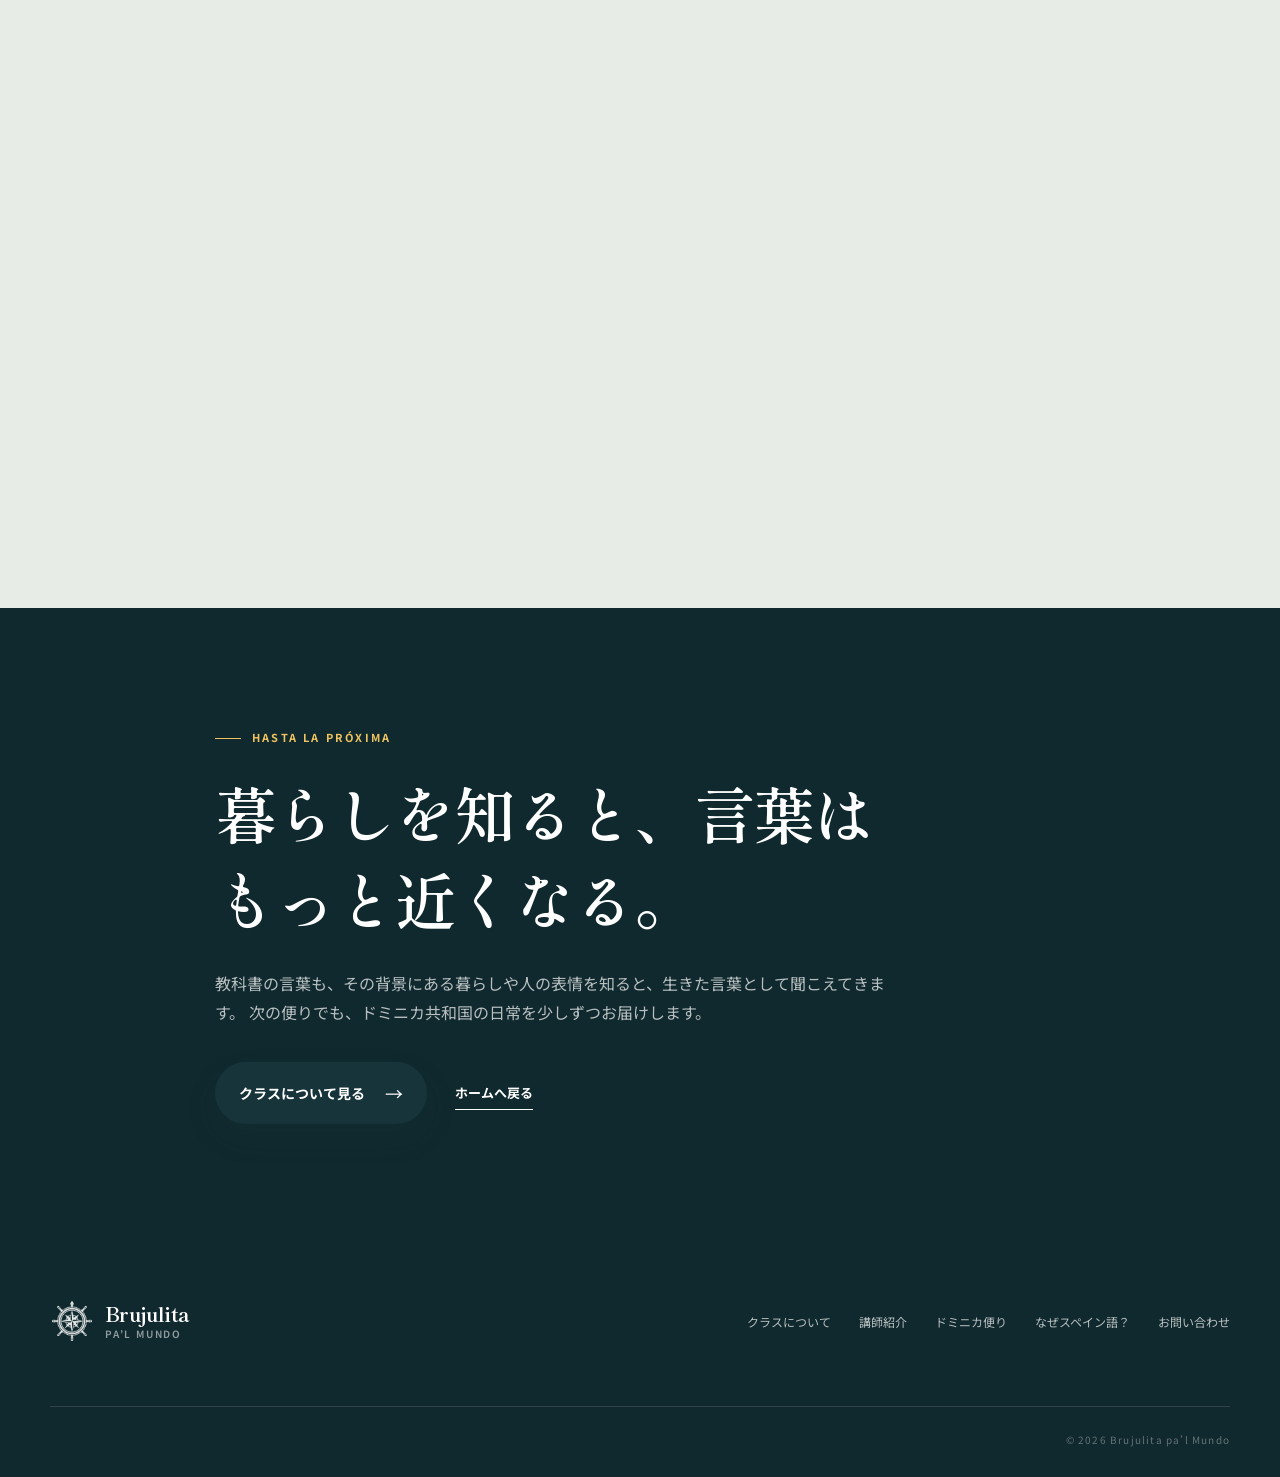
==== commit 69385363: "Fix habichuelas photo delivery" ====
--- a/dominicana.html
+++ b/dominicana.html
@@ -412,7 +412,7 @@
               <div><p class="story-kicker">PESCADO FRITO</p><h3>ペスカード・フリート</h3><p>香辛料で下味をつけた魚を皮まで香ばしく揚げる、海辺の人気料理。トストーネスやサラダと一緒に味わいます。</p></div>
             </article>
             <article class="food-card reveal" data-delay="150">
-              <figure><img src="./assets/dominicana/food-habichuelas-commons-v2.jpg" alt="小さなクッキーを浮かべた甘い豆のデザート" width="1600" height="1200" loading="lazy" /></figure>
+              <figure><img src="./assets/dominicana/food-habichuelas-commons-v3.jpg" alt="小さなクッキーを浮かべた甘い豆のデザート" width="1200" height="900" loading="lazy" /></figure>
               <div><p class="story-kicker">HABICHUELAS CON DULCE</p><h3>アビチュエラス・コン・ドゥルセ</h3><p>赤いんげん豆にミルク、砂糖、香辛料を合わせた甘いデザート。とくにセマナ・サンタの季節に親しまれます。</p></div>
             </article>
           </div>
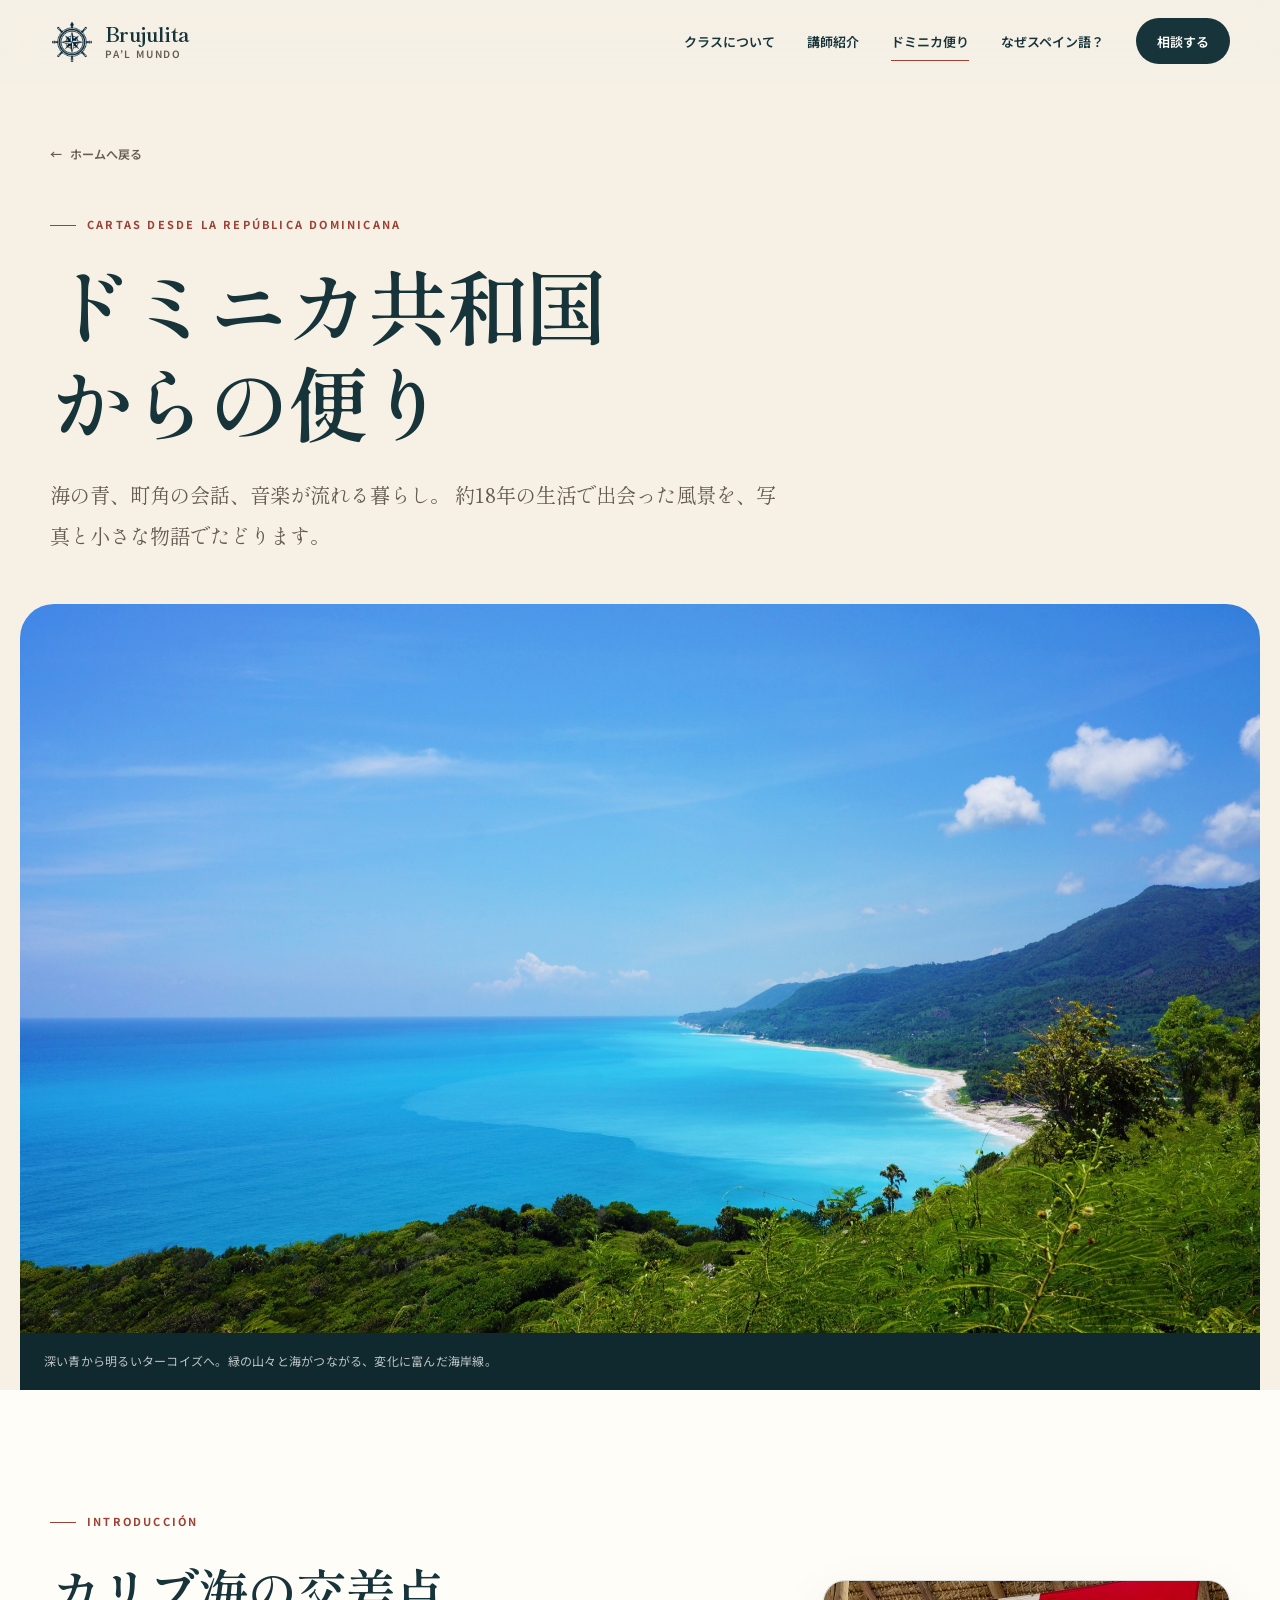
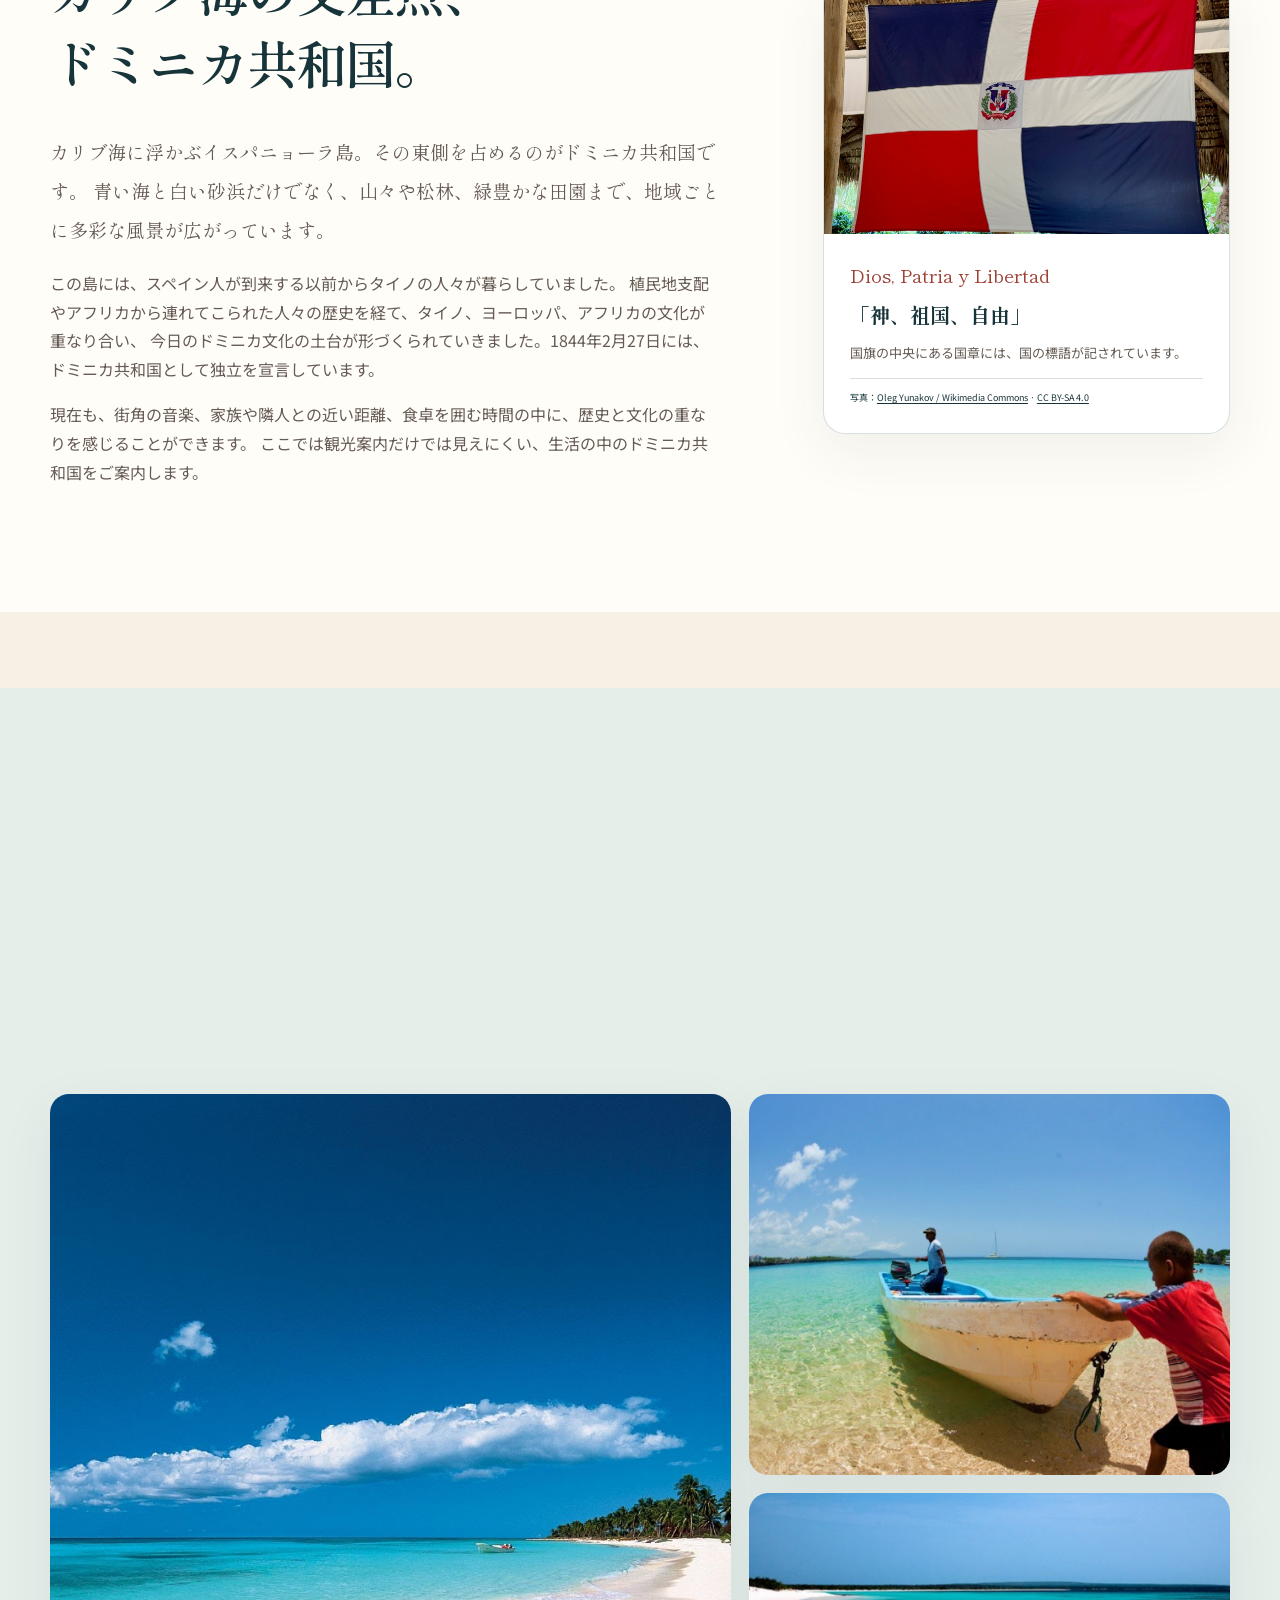
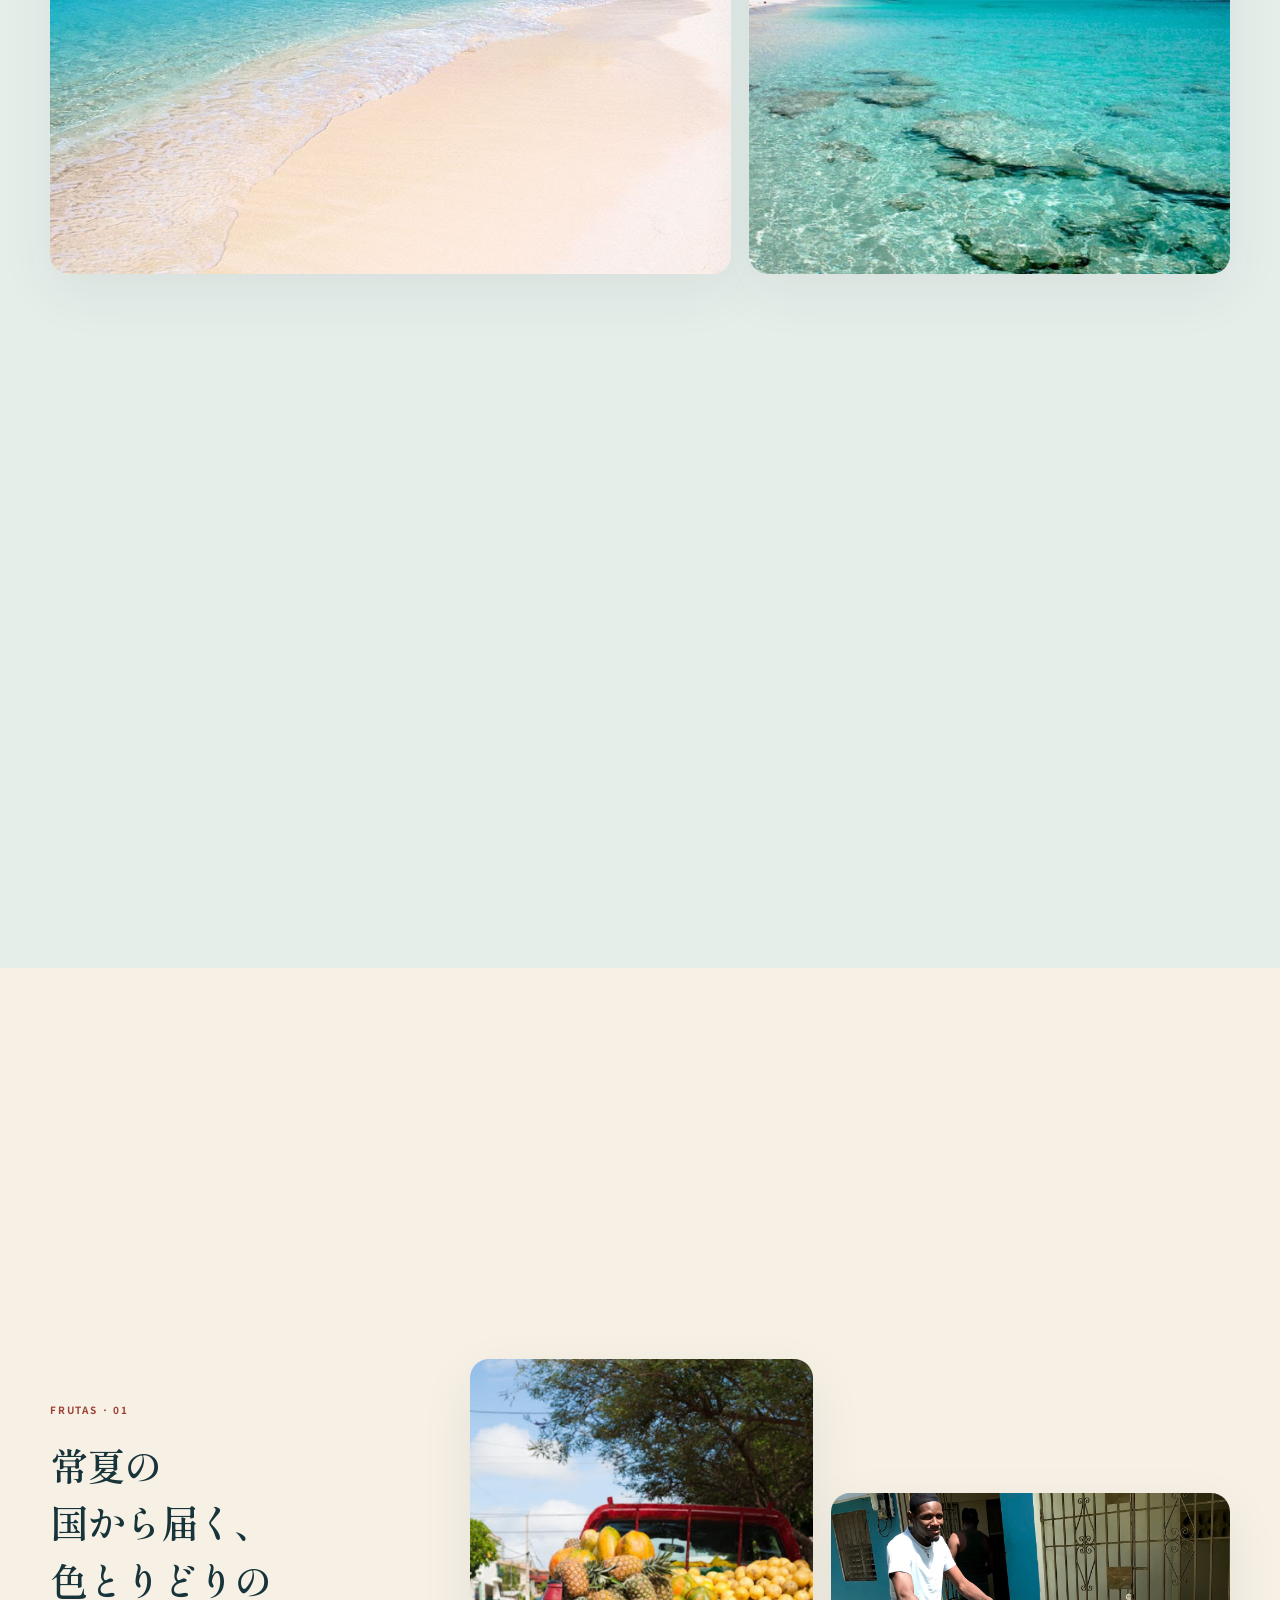
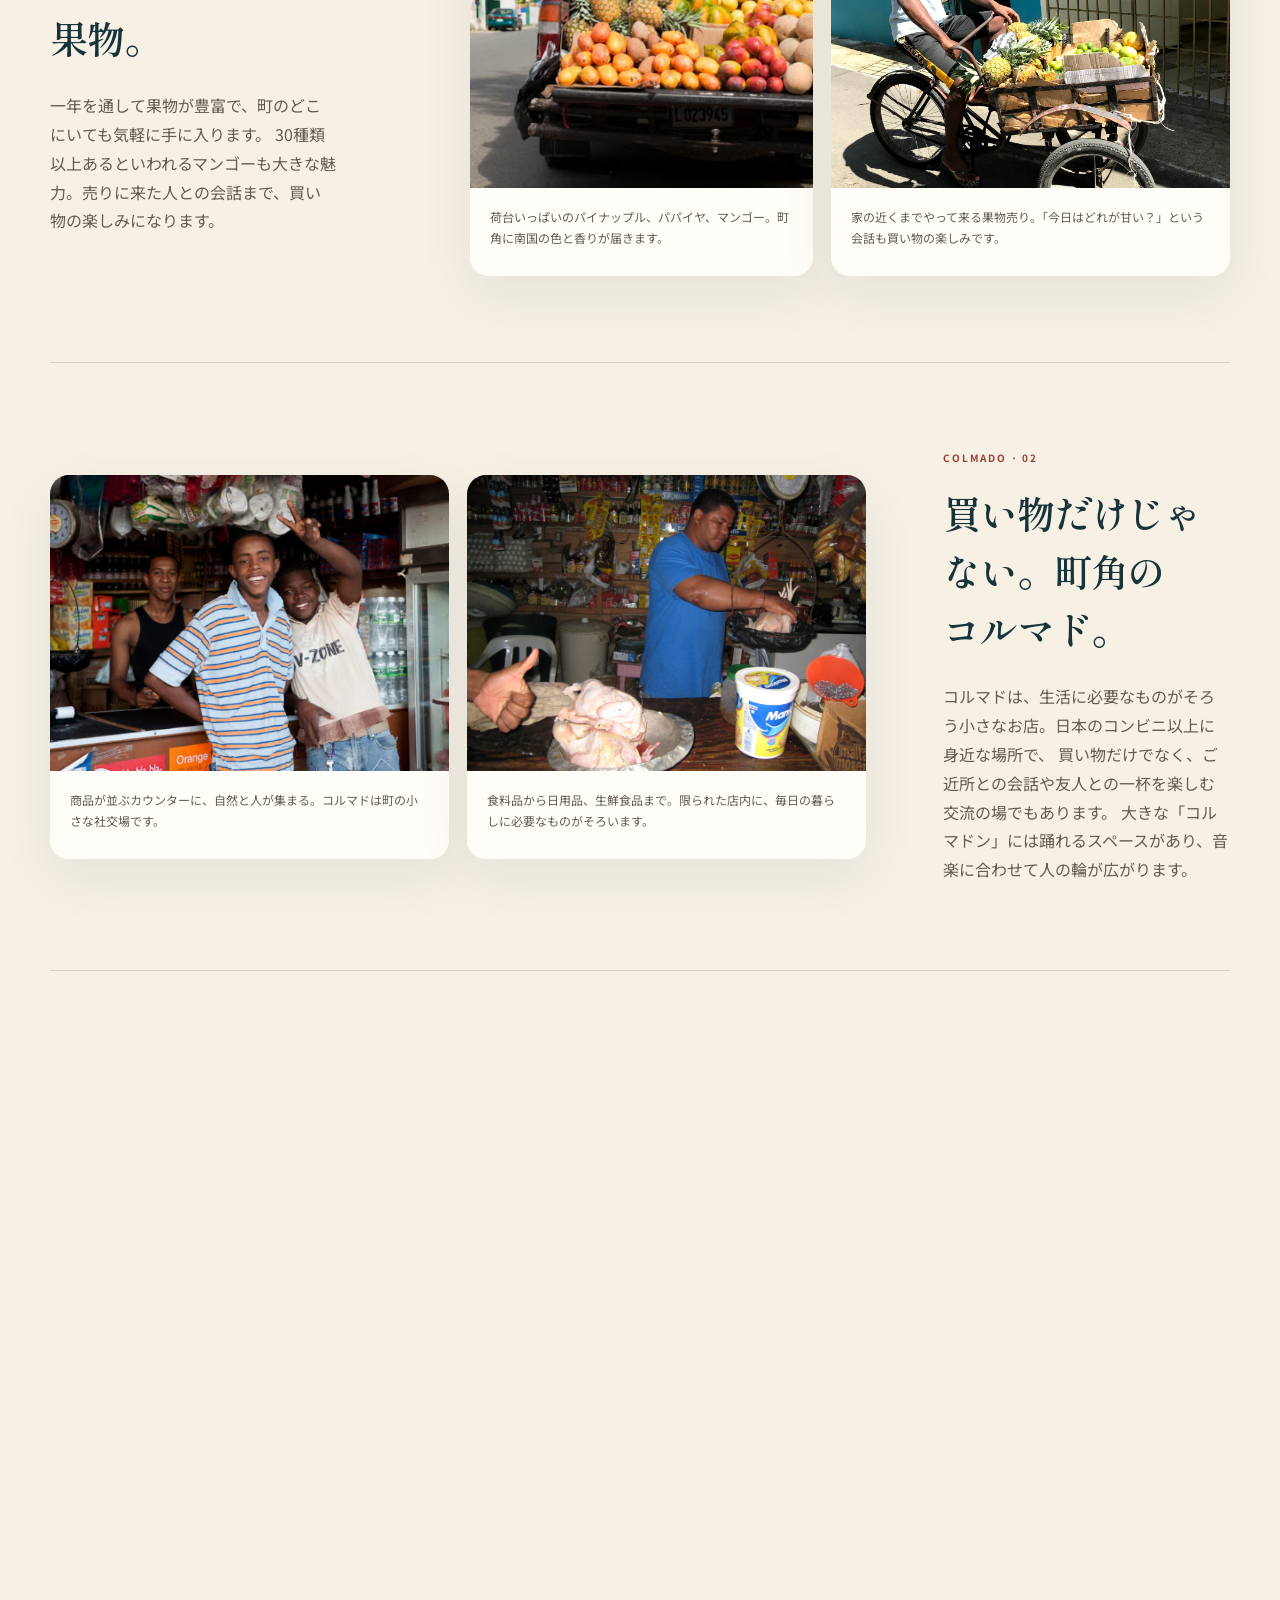
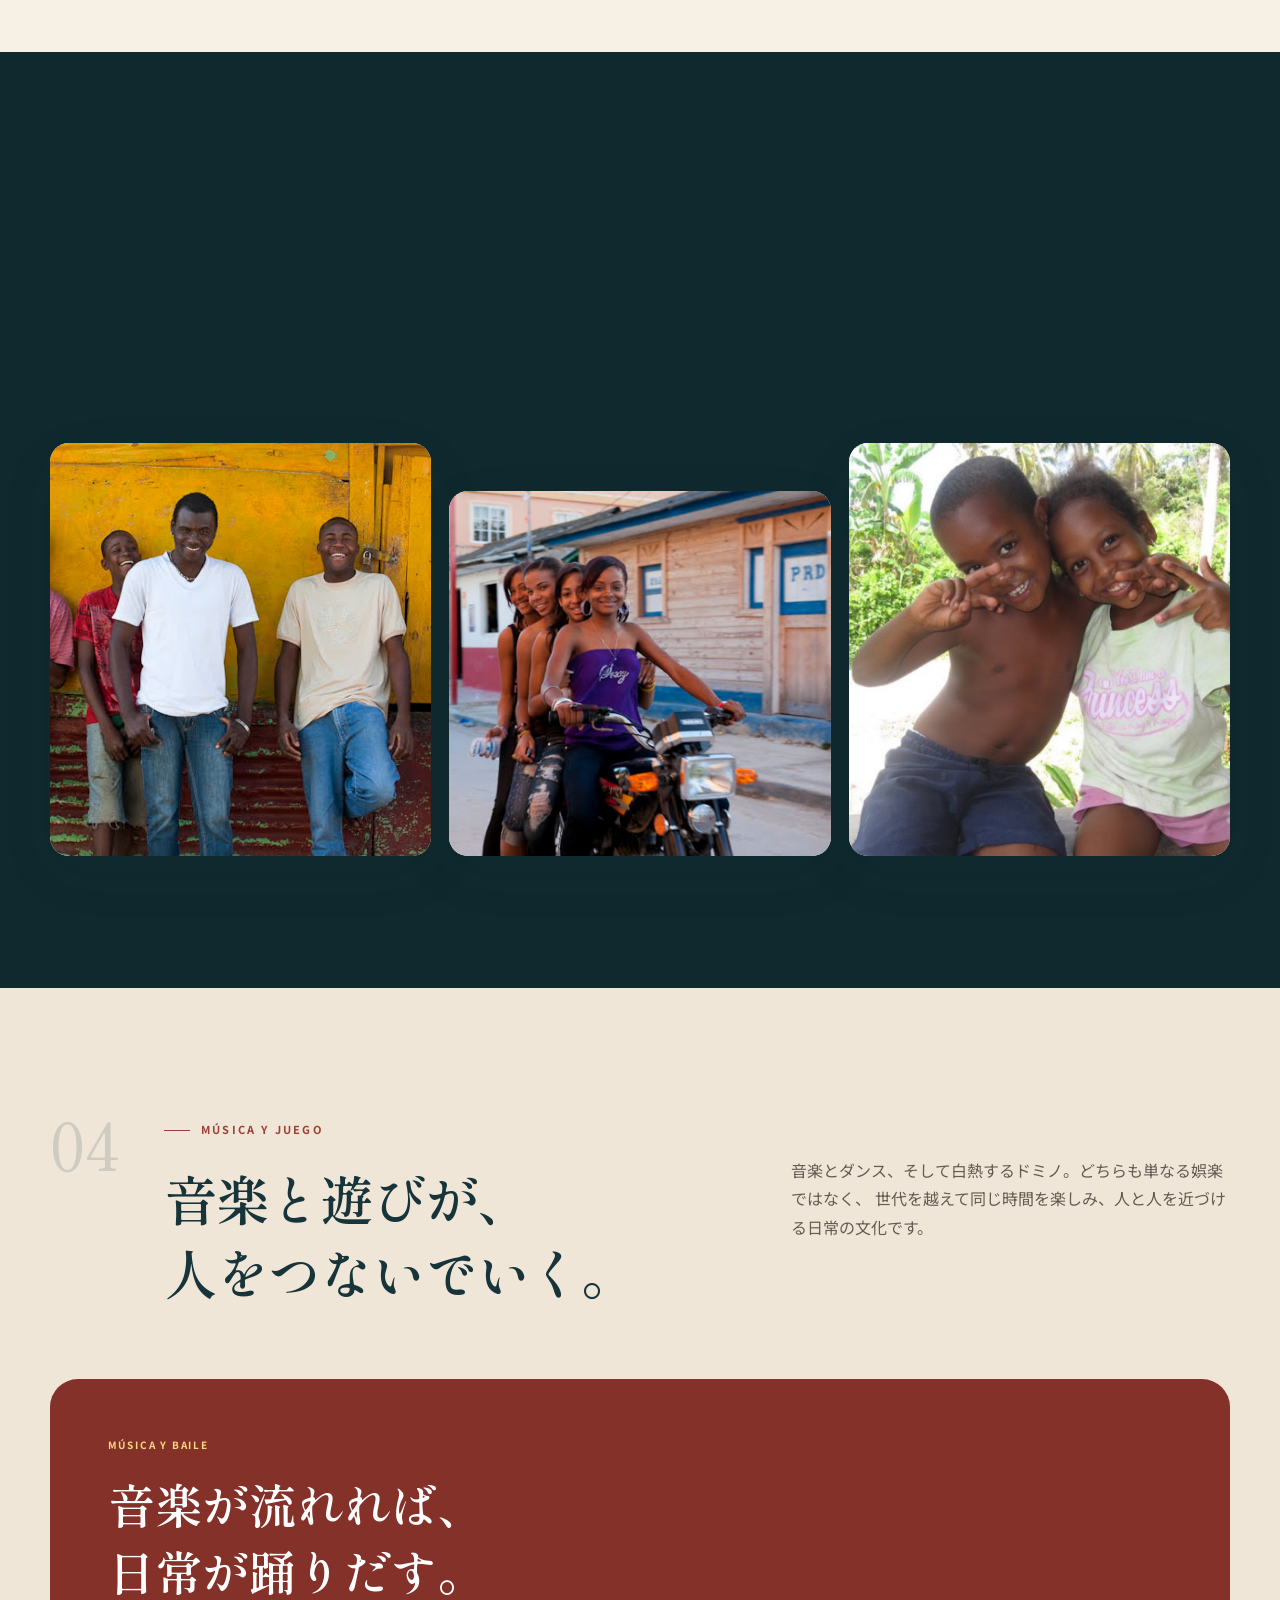
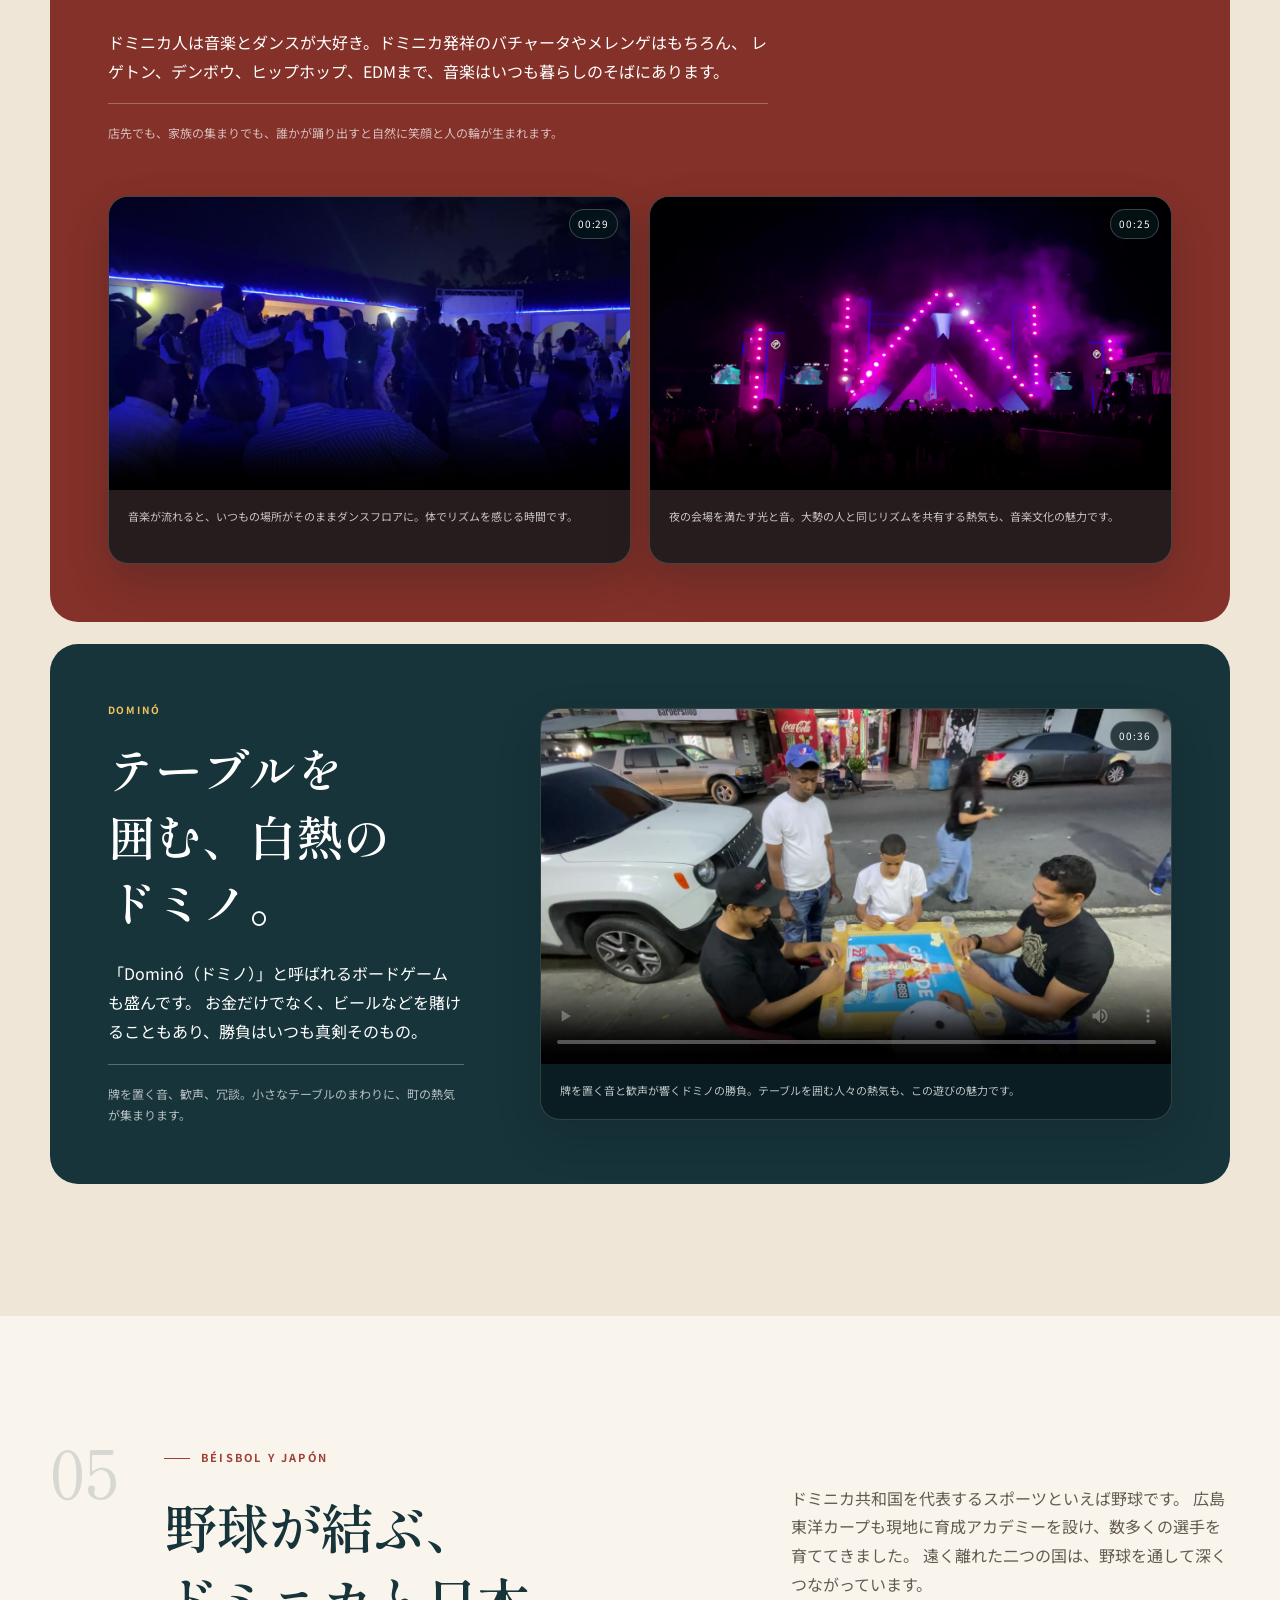
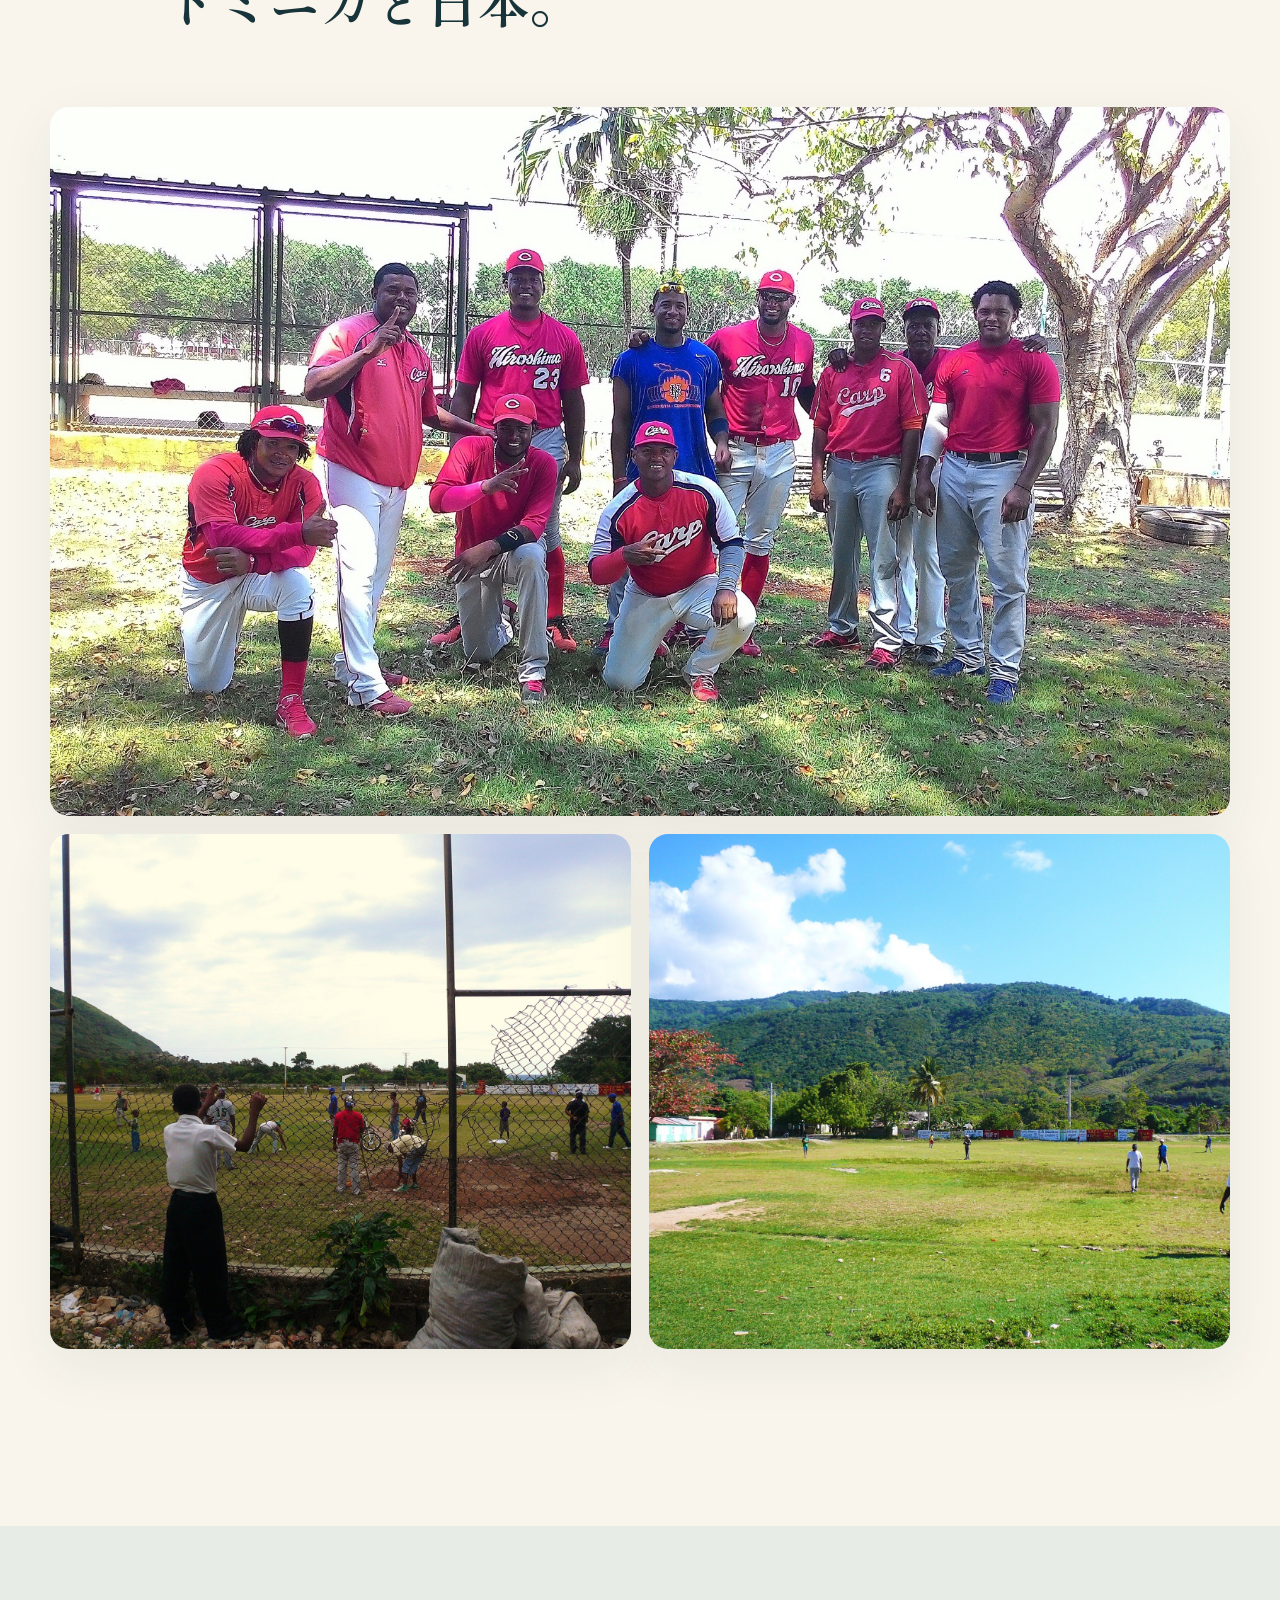
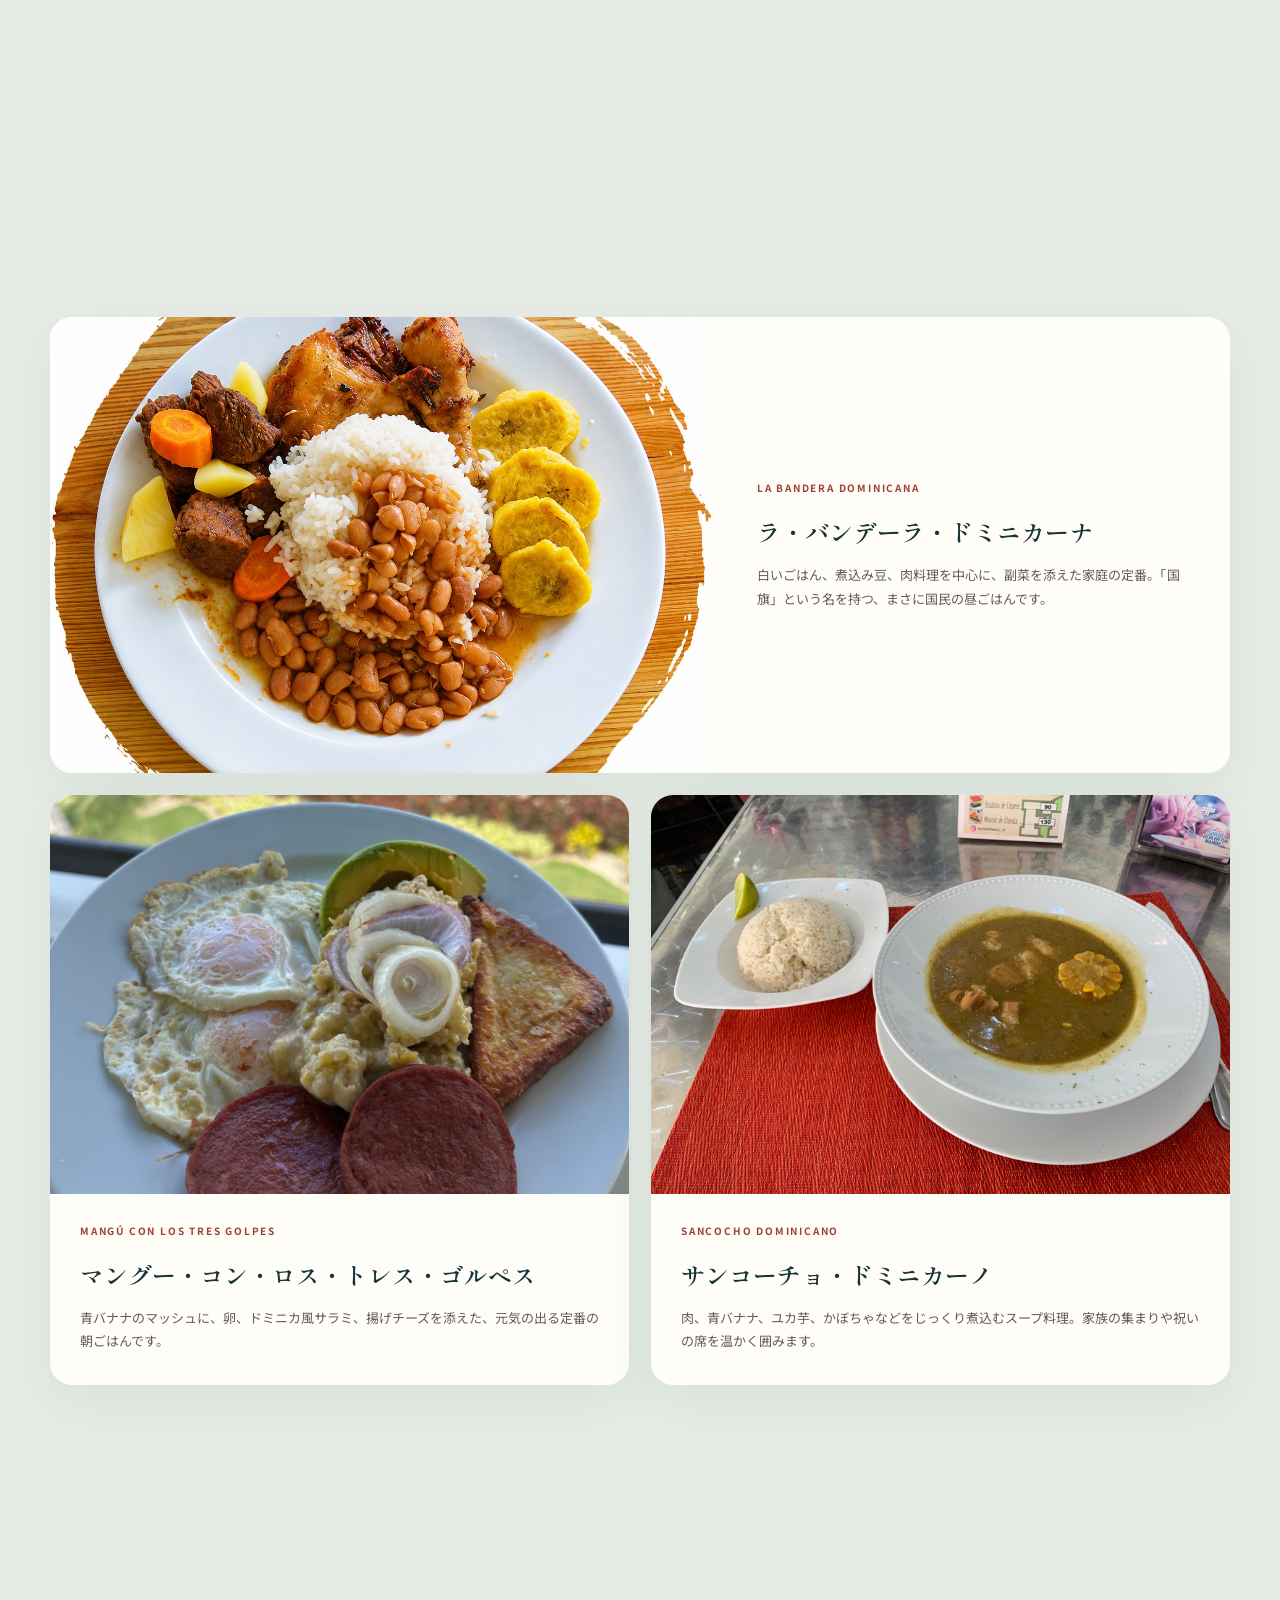
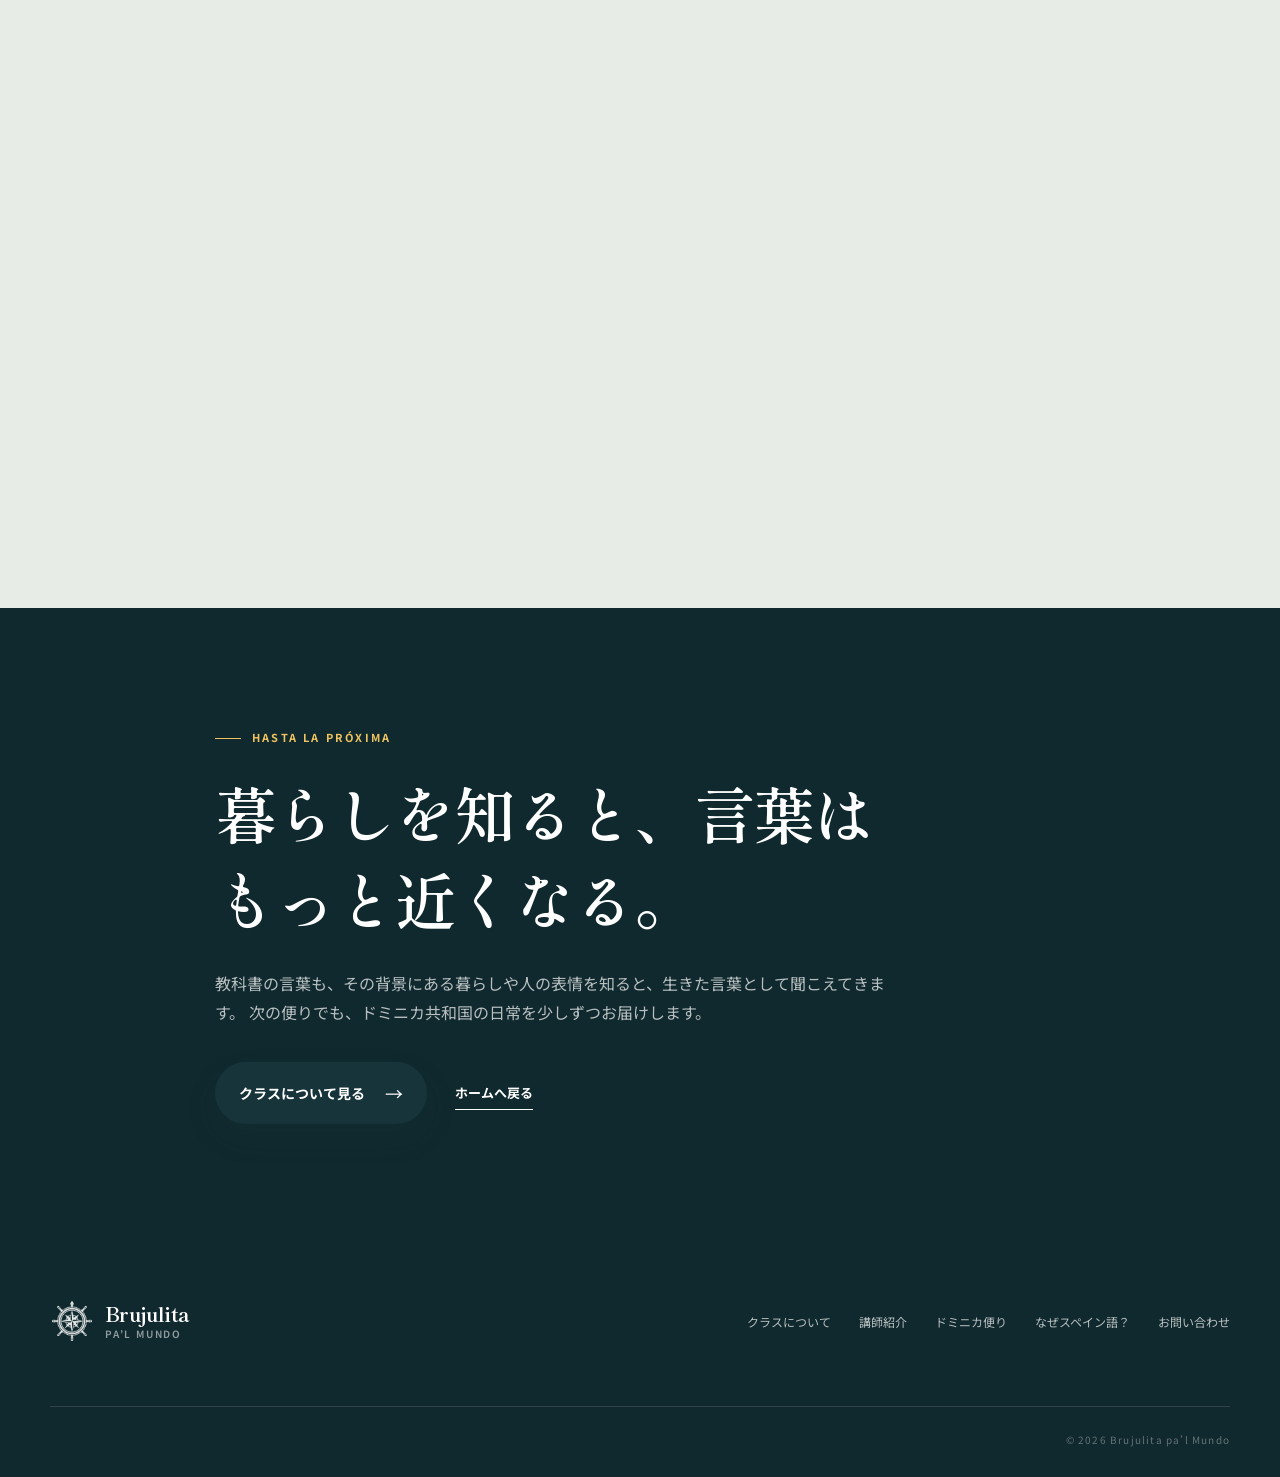
==== commit 28c4bbcd: "Replace mangú and sancocho photos" ====
--- a/dominicana.html
+++ b/dominicana.html
@@ -400,11 +400,11 @@
               <div><p class="story-kicker">LA BANDERA DOMINICANA</p><h3>ラ・バンデーラ・ドミニカーナ</h3><p>白いごはん、煮込み豆、肉料理を中心に、副菜を添えた家庭の定番。「国旗」という名を持つ、まさに国民の昼ごはんです。</p></div>
             </article>
             <article class="food-card reveal">
-              <figure><img src="./assets/dominicana/food-mangu-commons-v2.jpg" alt="青バナナのマッシュに卵、サラミ、揚げチーズを添えた朝食" width="1400" height="1400" loading="lazy" /></figure>
+              <figure><img src="./assets/dominicana/food-mangu-danimsosa-v3.jpg" alt="青バナナのマッシュに卵、サラミ、揚げチーズを添えた朝食" width="1200" height="1600" loading="lazy" style="object-position: center 72%;" /></figure>
               <div><p class="story-kicker">MANGÚ CON LOS TRES GOLPES</p><h3>マングー・コン・ロス・トレス・ゴルペス</h3><p>青バナナのマッシュに、卵、ドミニカ風サラミ、揚げチーズを添えた、元気の出る定番の朝ごはんです。</p></div>
             </article>
             <article class="food-card reveal" data-delay="50">
-              <figure><img src="./assets/dominicana/food-sancocho-commons-v2.jpg" alt="肉と野菜をじっくり煮込んだ具だくさんのサンコーチョ" width="1600" height="1200" loading="lazy" /></figure>
+              <figure><img src="./assets/dominicana/food-sancocho-littlet889-v3.jpg" alt="肉と野菜をじっくり煮込んだ具だくさんのサンコーチョ" width="1600" height="1200" loading="lazy" style="object-position: center 68%;" /></figure>
               <div><p class="story-kicker">SANCOCHO DOMINICANO</p><h3>サンコーチョ・ドミニカーノ</h3><p>肉、青バナナ、ユカ芋、かぼちゃなどをじっくり煮込むスープ料理。家族の集まりや祝いの席を温かく囲みます。</p></div>
             </article>
             <article class="food-card reveal" id="pescado-card" data-delay="100">
@@ -421,8 +421,8 @@
             <summary>料理写真のクレジット</summary>
             <ul>
               <li><a href="https://commons.wikimedia.org/wiki/File:Mega_Adventures_Dominican_Food.jpg" target="_blank" rel="noreferrer">Mega Adventures Dominican Food</a> — Funcheta / Wikimedia Commons / CC BY-SA 4.0 / AI-assisted upscale</li>
-              <li><a href="https://commons.wikimedia.org/wiki/File:Mangu_3_golpes.png" target="_blank" rel="noreferrer">Mangú con los tres golpes</a> — Isisurania / Wikimedia Commons / CC BY-SA 4.0 / converted to JPEG</li>
-              <li><a href="https://commons.wikimedia.org/wiki/File:Sancocho_dominican.jpg" target="_blank" rel="noreferrer">Sancocho dominicano</a> — Arlene Campusano (Arle1001) / Wikimedia Commons / CC BY-SA 4.0 / resized</li>
+              <li><a href="https://commons.wikimedia.org/wiki/File:Mangu.jpg" target="_blank" rel="noreferrer">Mangú con los tres golpes</a> — Danimsosa / Wikimedia Commons / CC BY-SA 4.0 / resized and cropped for display</li>
+              <li><a href="https://commons.wikimedia.org/wiki/File:Sancocho_Dominicano.jpg" target="_blank" rel="noreferrer">Sancocho dominicano</a> — LittleT889 / Wikimedia Commons / CC BY-SA 4.0 / resized and cropped for display</li>
               <li><a href="https://unsplash.com/photos/grilled-fishes-and-fried-rice-pOCJHyIN6Xs" target="_blank" rel="noreferrer">Pescado frito (Juan Dolio)</a> — Raul Baz / Unsplash / cropped and resized</li>
               <li><a href="https://commons.wikimedia.org/wiki/File:Habichuelas_con_dulce_dominicana.jpg" target="_blank" rel="noreferrer">Habichuelas con dulce</a> — Arlene Campusano (Arle1001) / Wikimedia Commons / CC BY-SA 4.0 / resized</li>
             </ul>
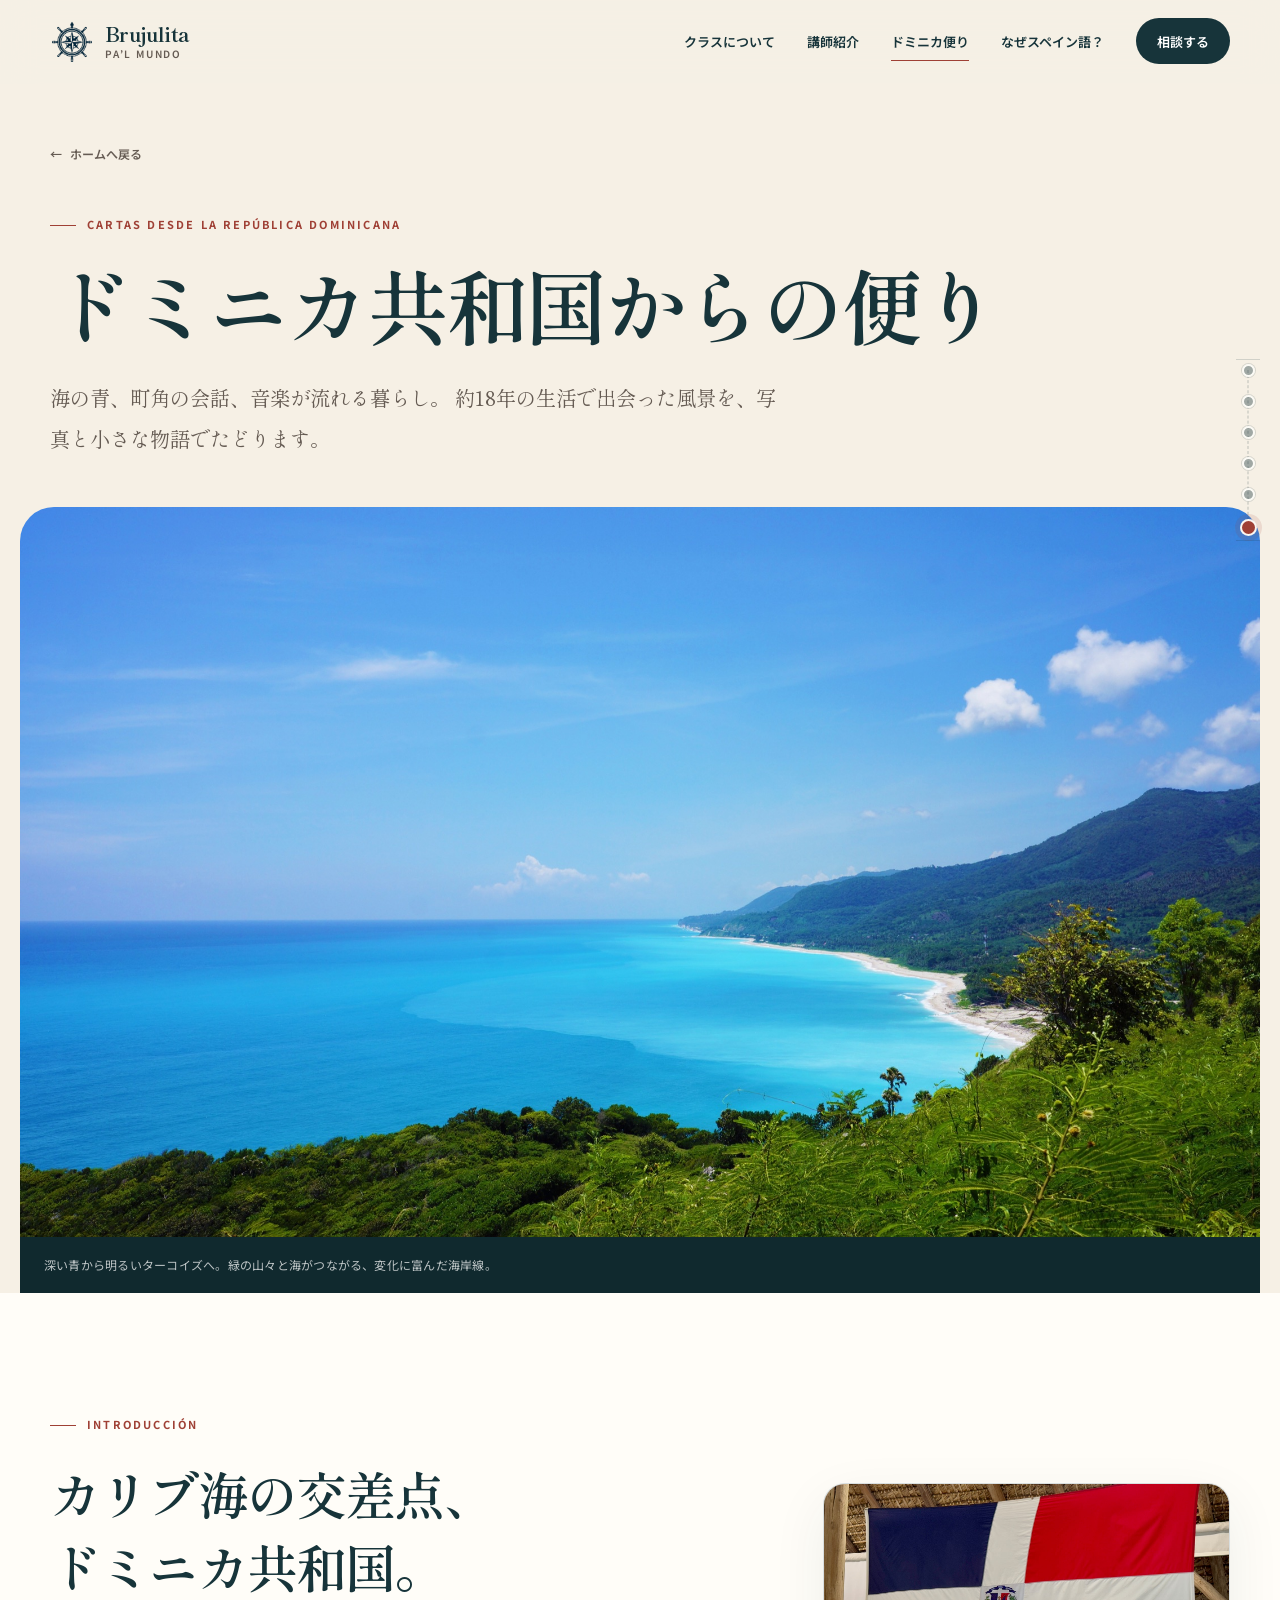
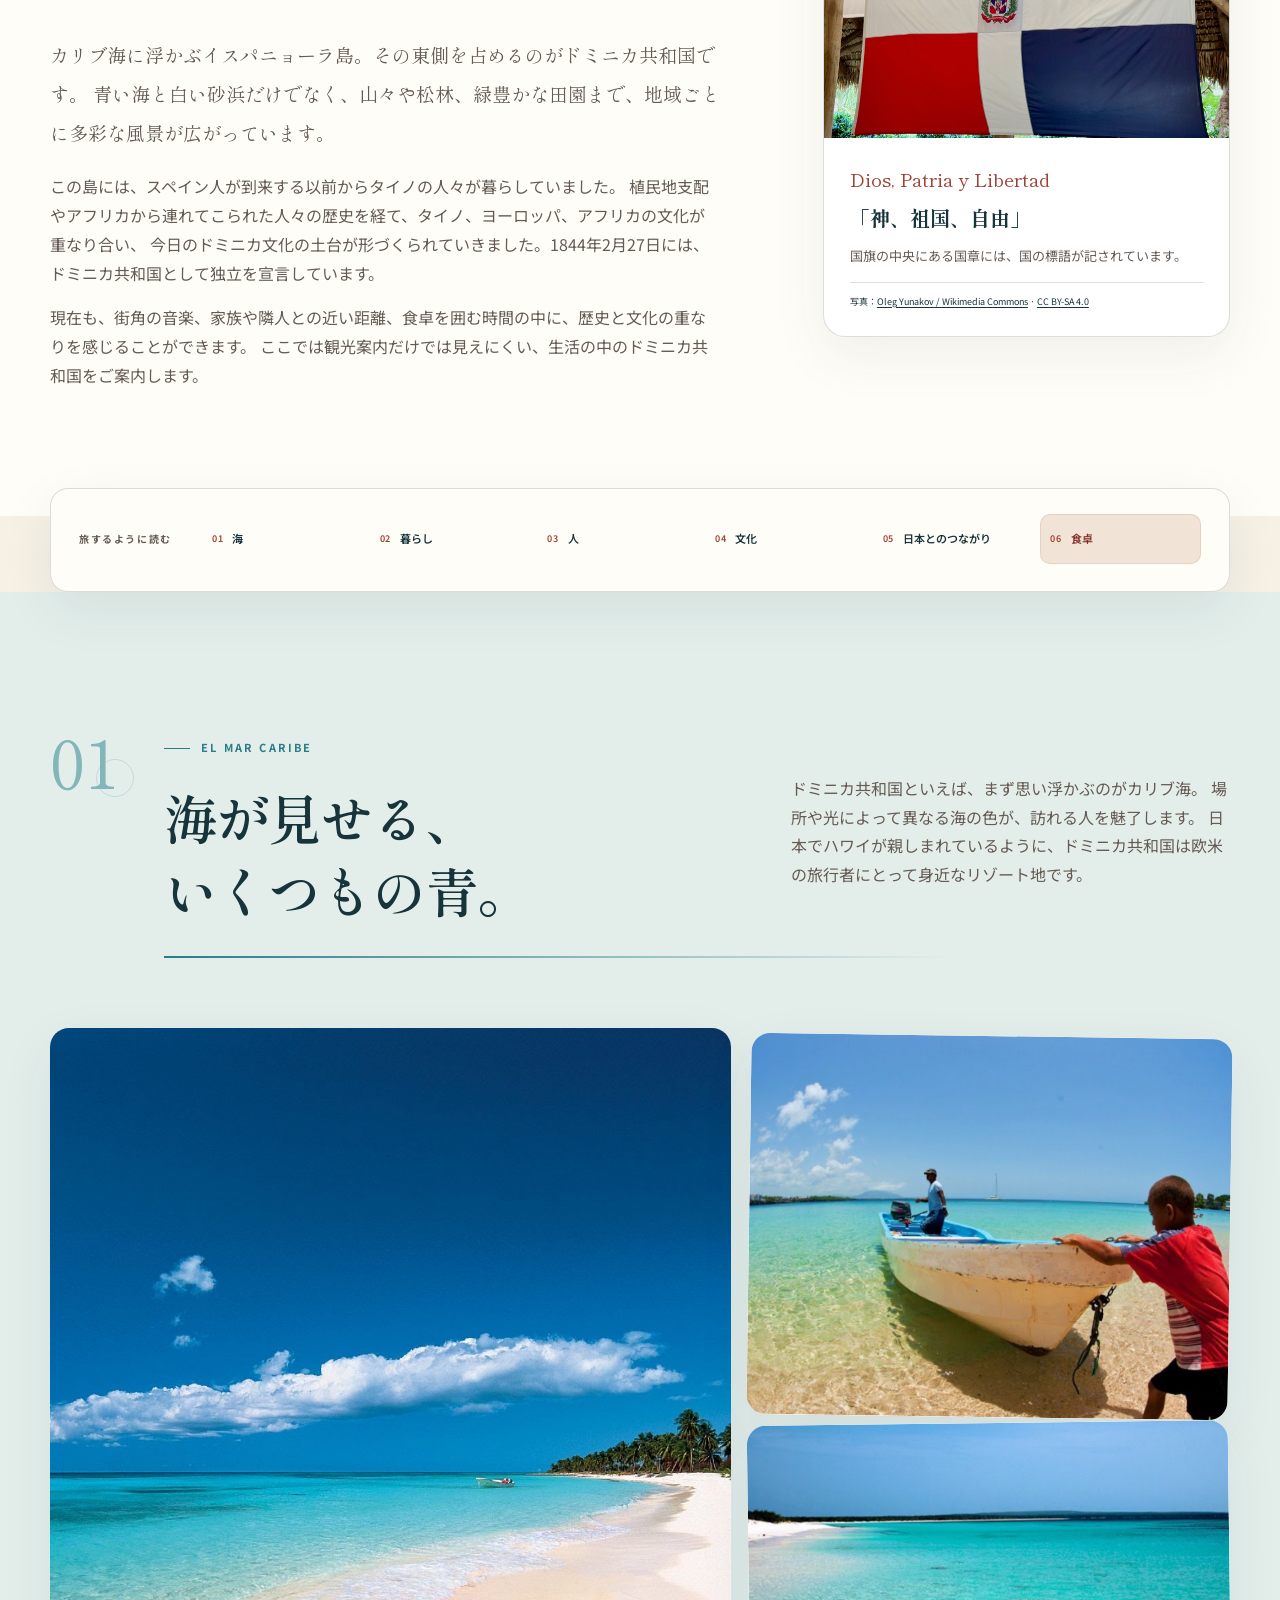
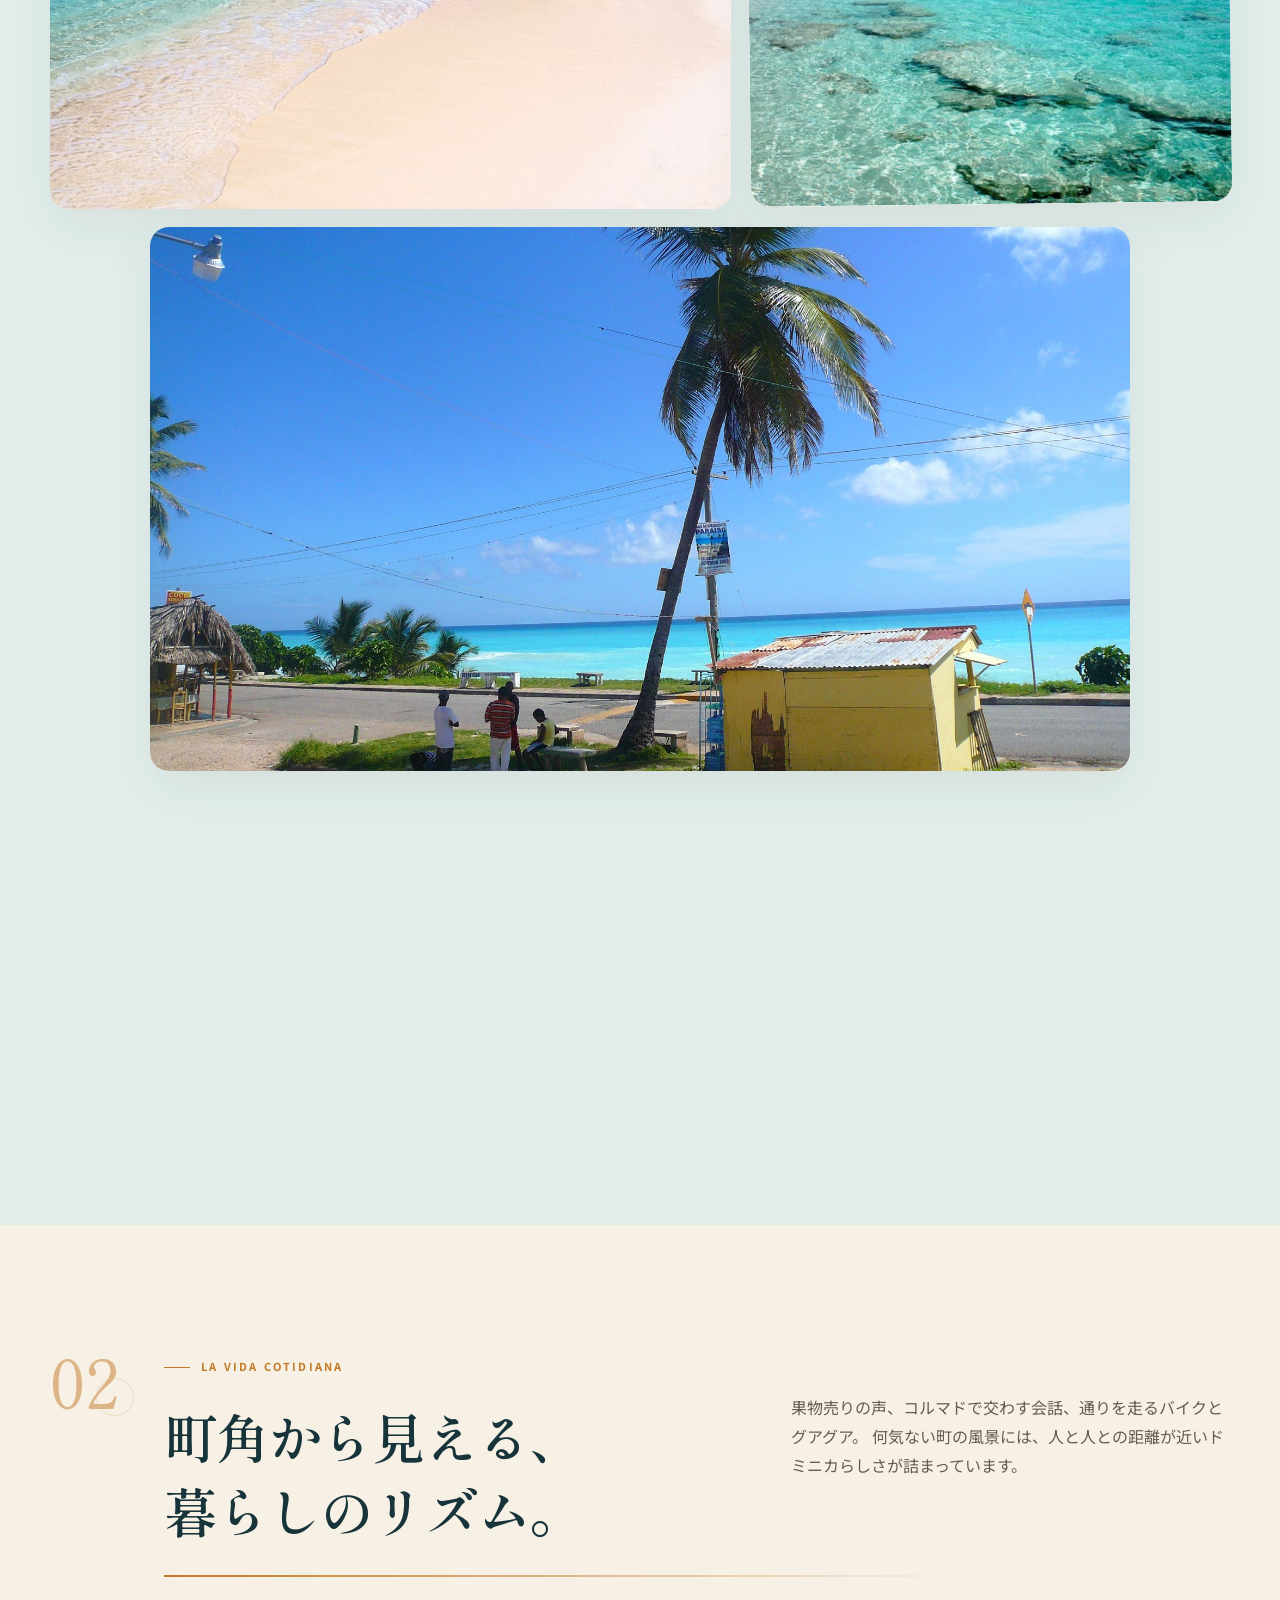
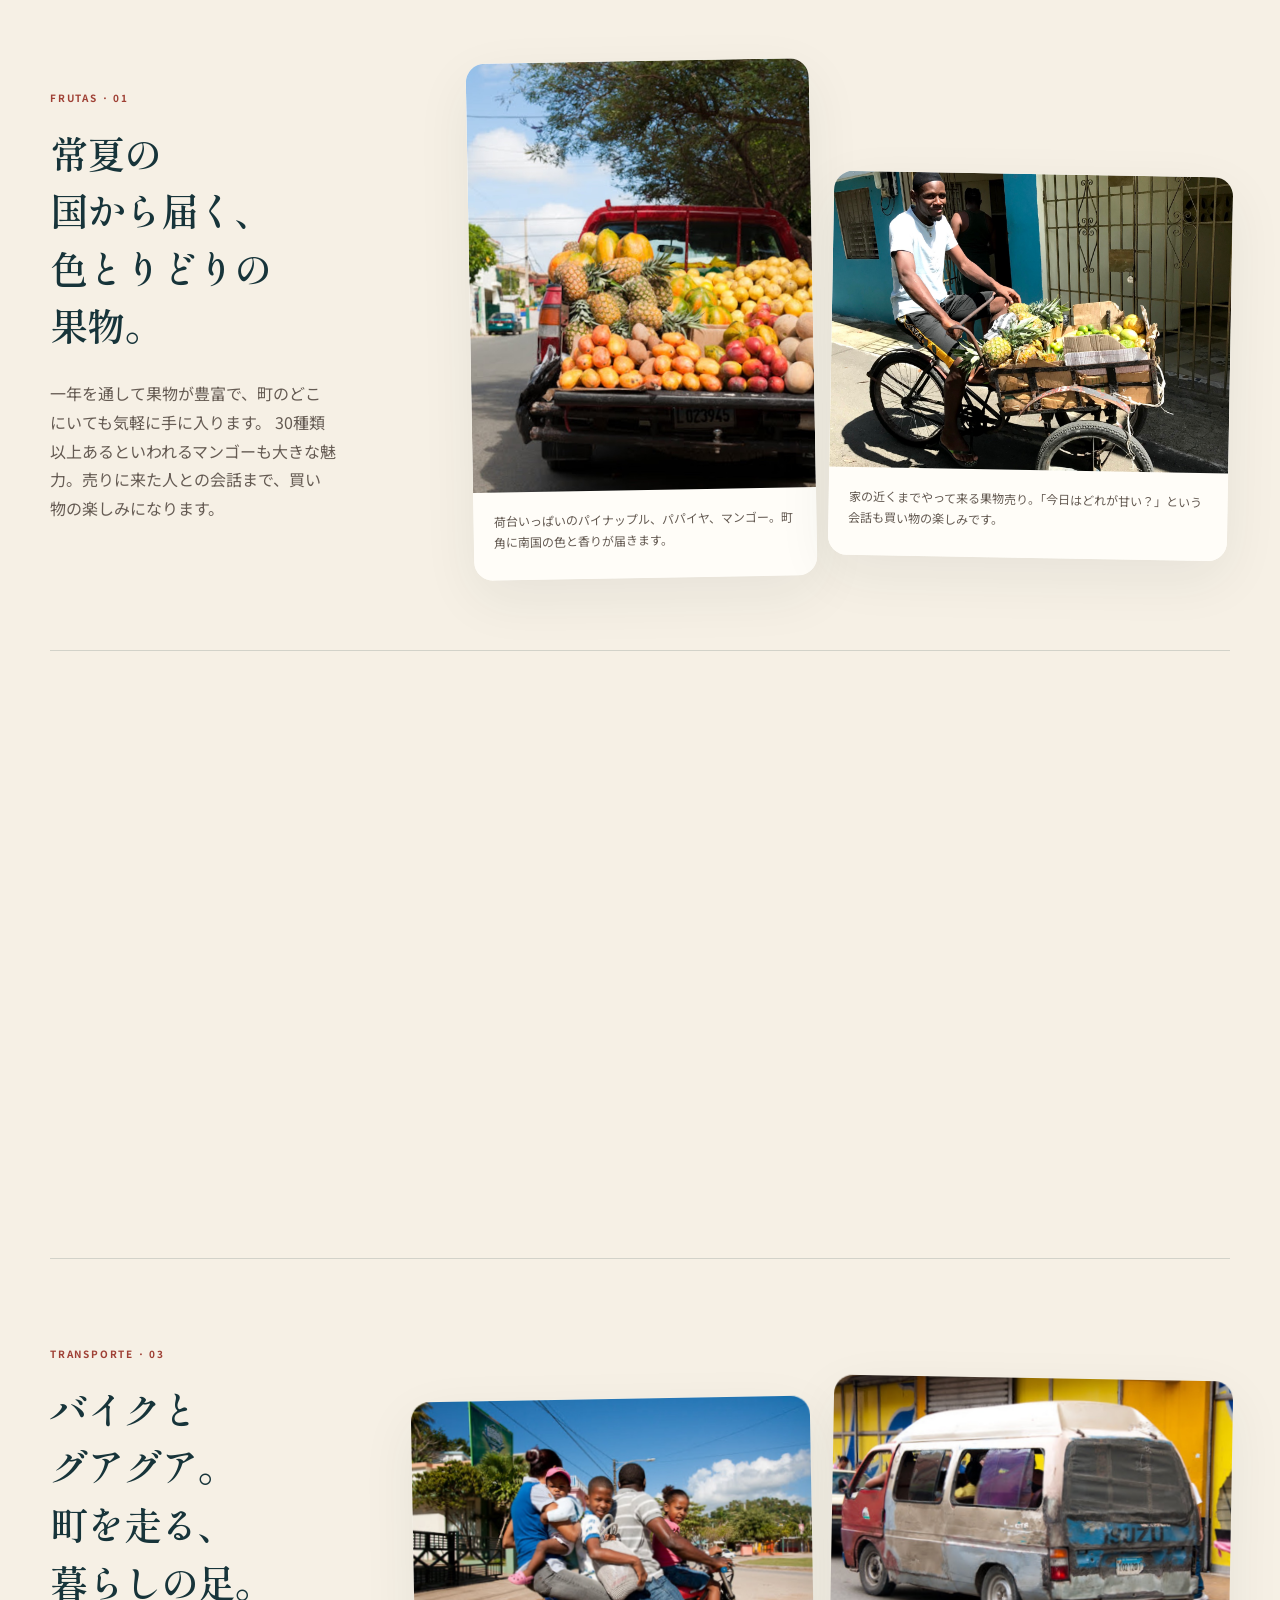
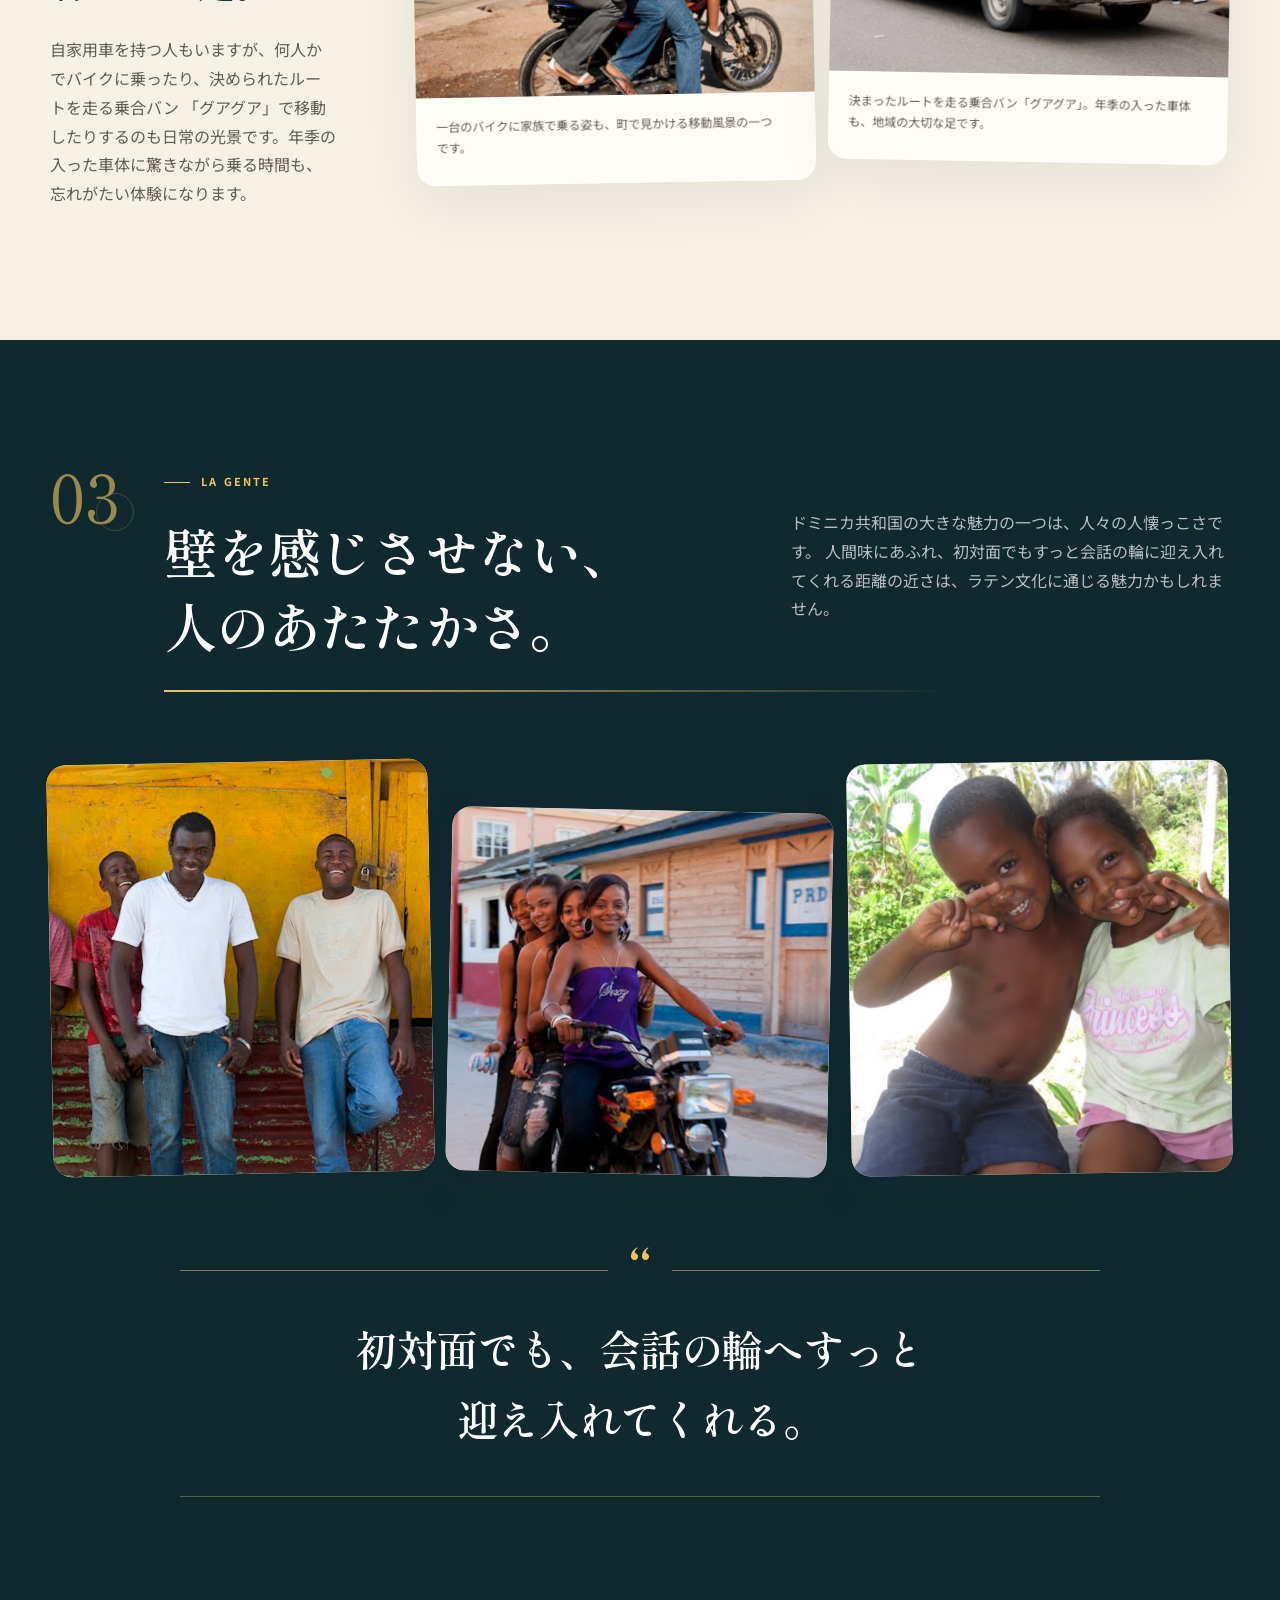
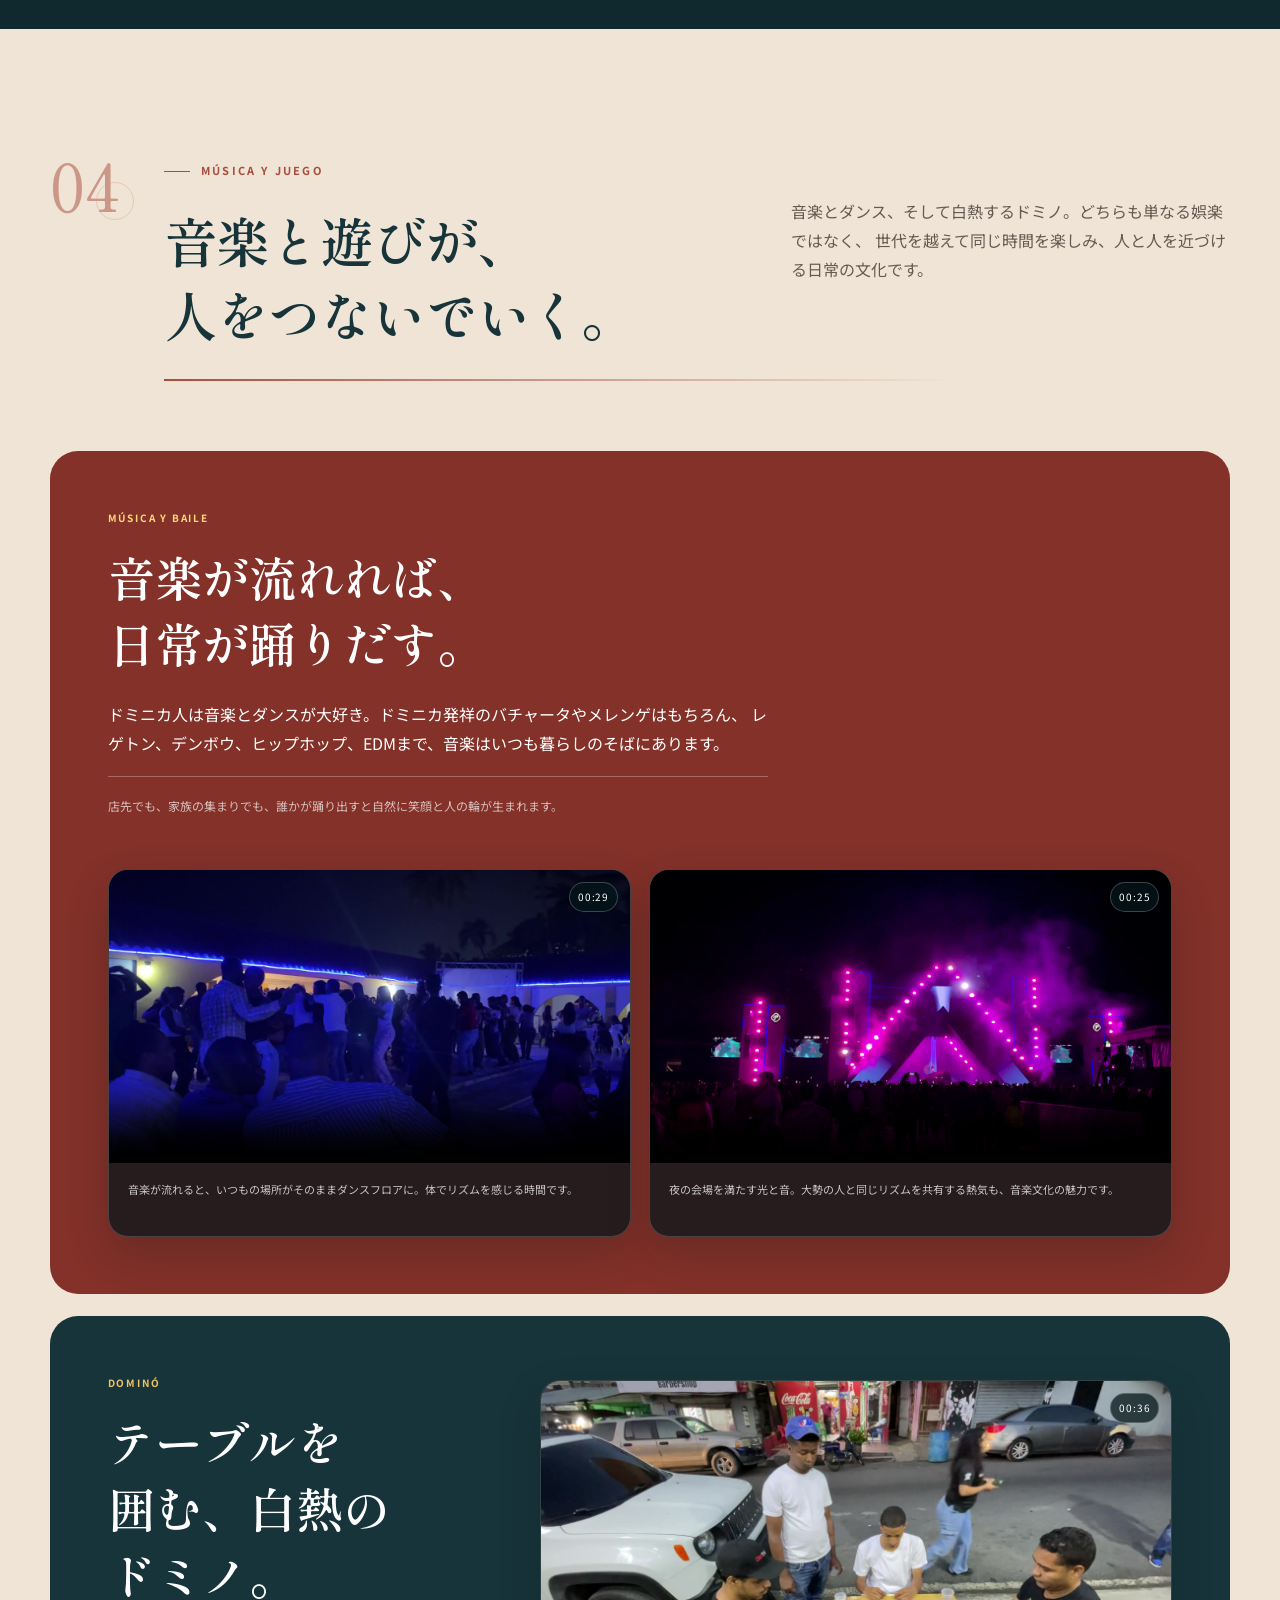
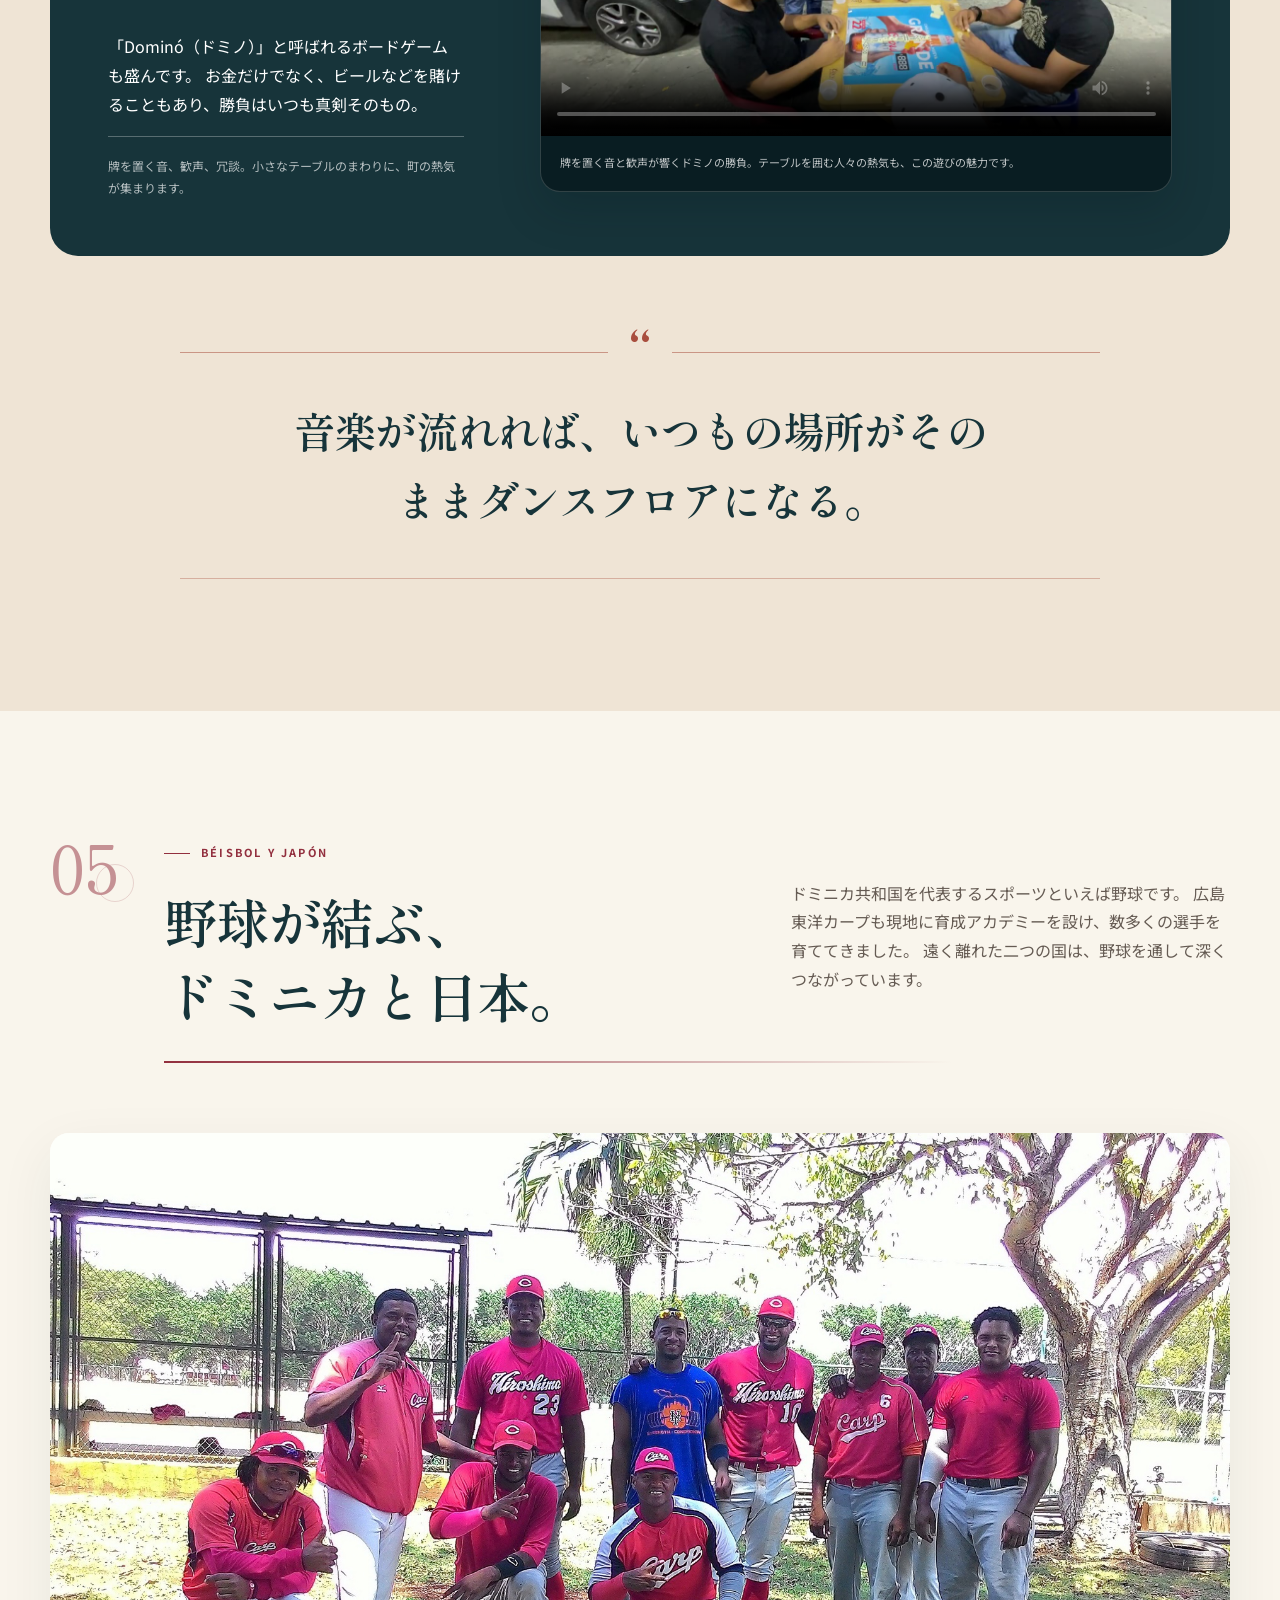
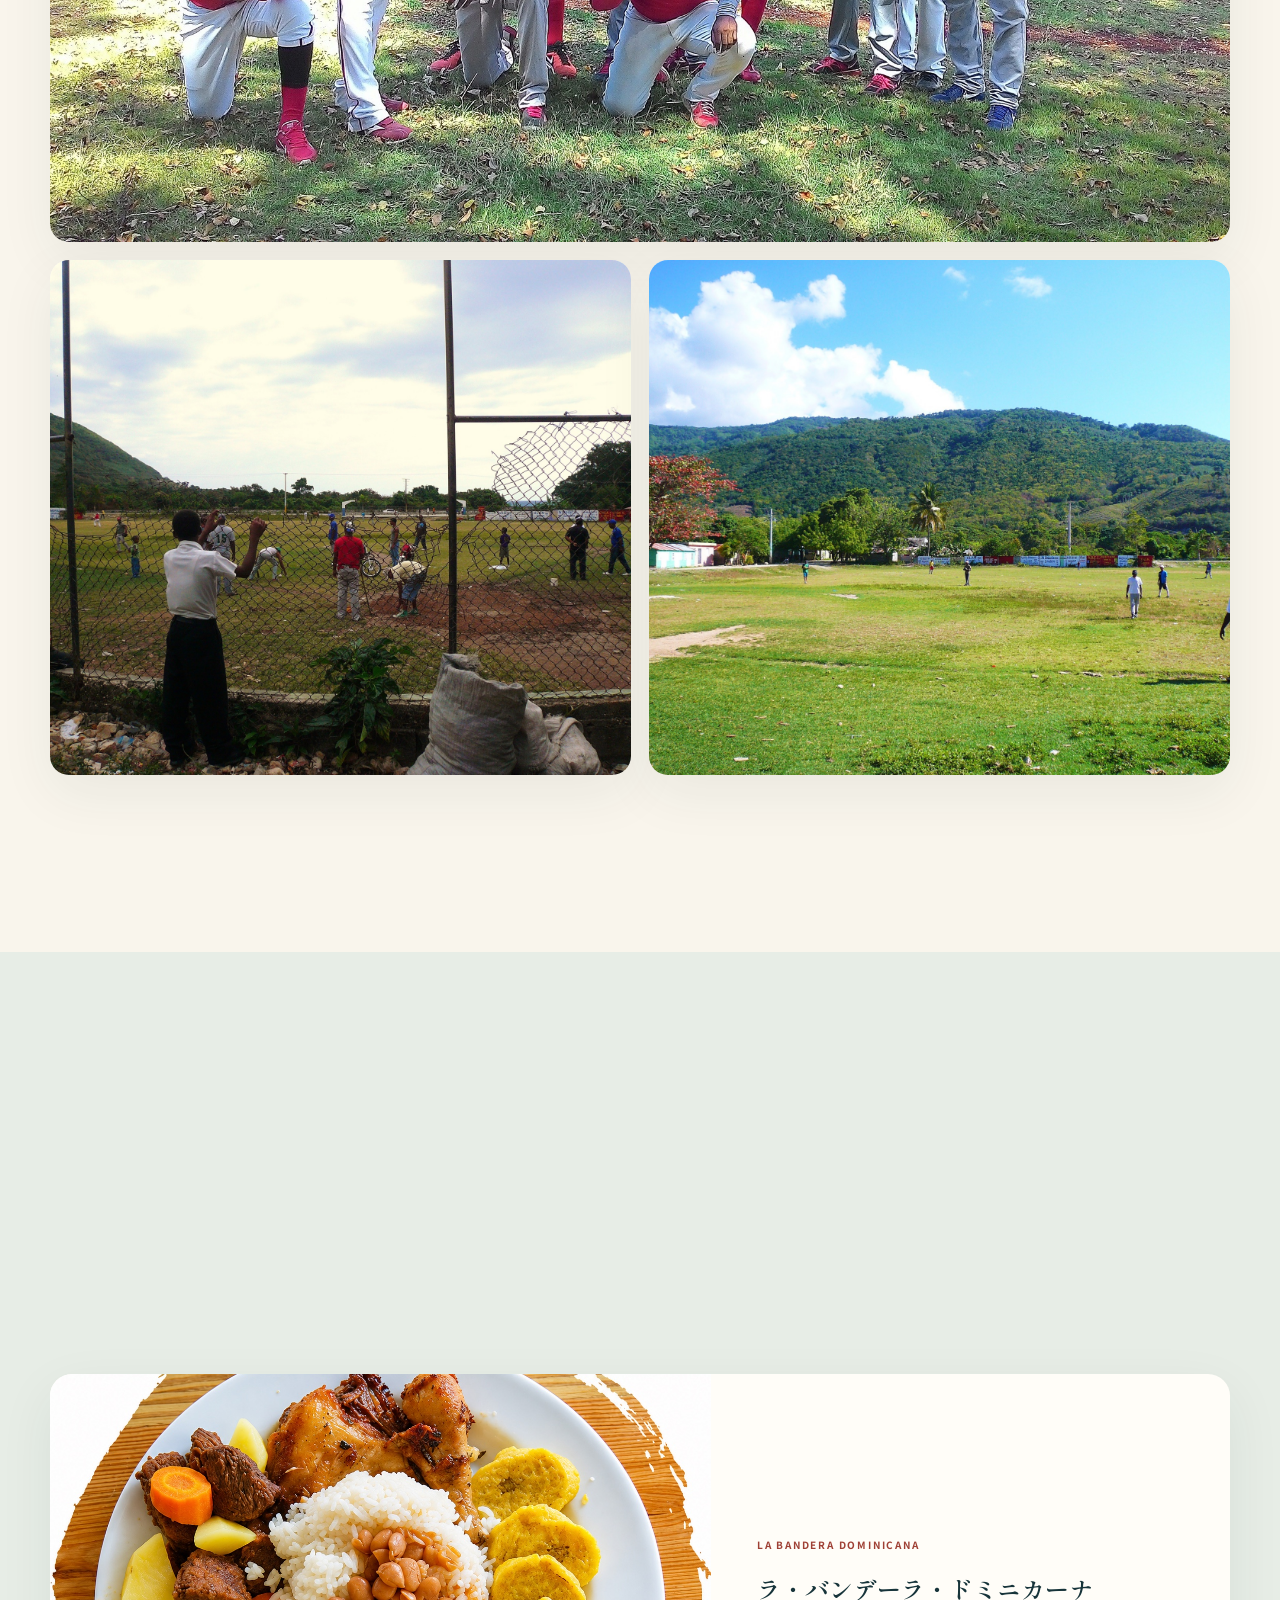
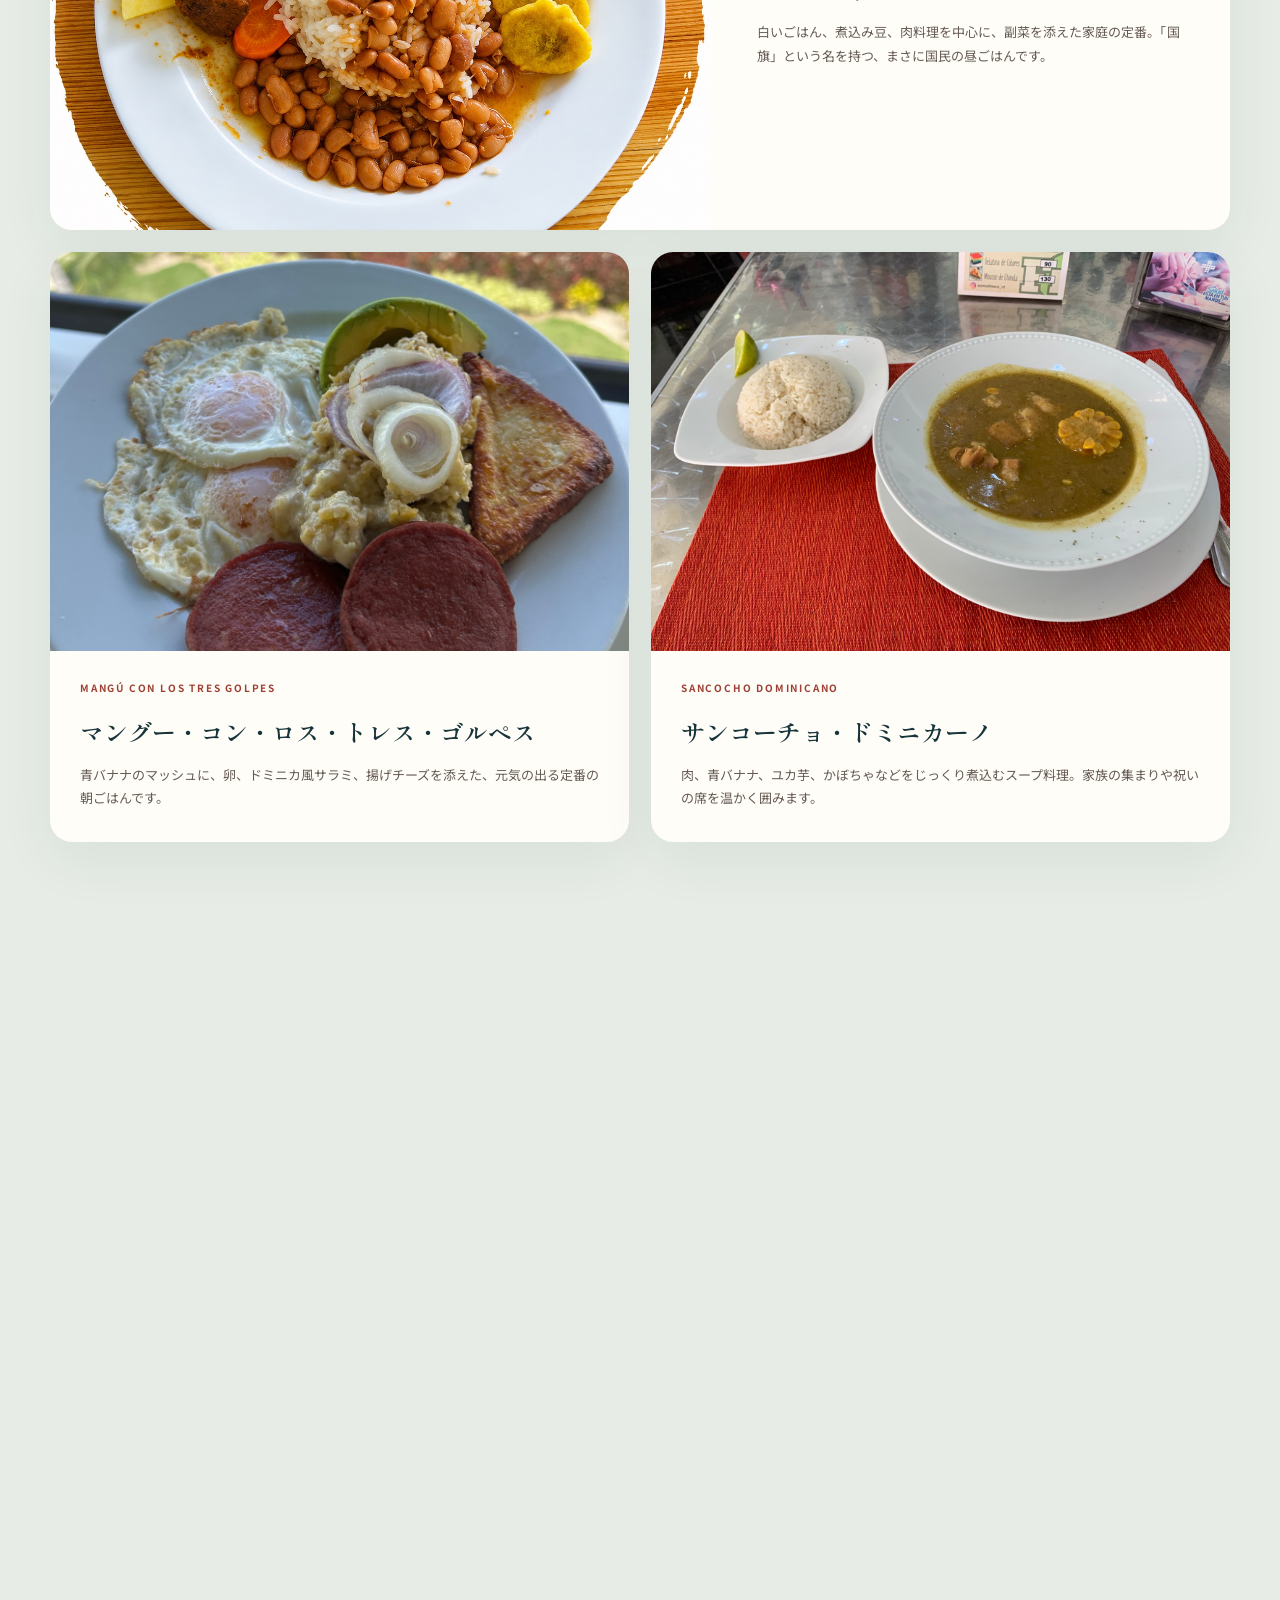
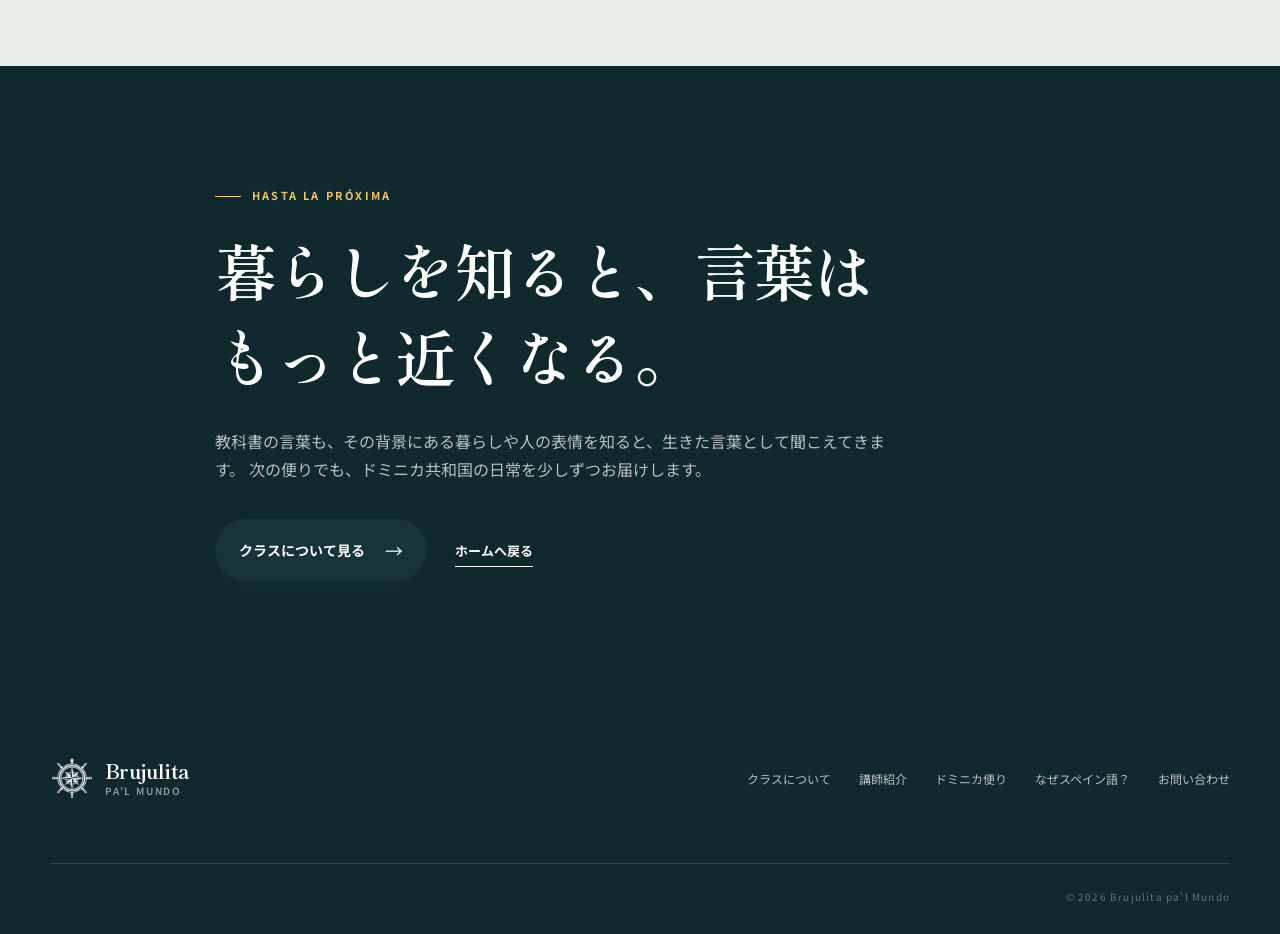
==== commit fae23544: "Add editorial journey design to Dominican story" ====
--- a/dominicana.html
+++ b/dominicana.html
@@ -110,7 +110,7 @@
         </div>
       </section>
 
-      <nav class="story-chapters shell reveal" aria-label="このページの目次">
+      <nav class="story-chapters shell reveal toc" aria-label="このページの目次">
         <p>旅するように読む</p>
         <ol>
           <li><a href="#sea"><span>01</span>海</a></li>
@@ -122,6 +122,16 @@
         </ol>
       </nav>
 
+      <nav class="journey-rail toc" data-journey aria-label="旅の現在地">
+        <span class="journey-rail-track" aria-hidden="true"></span>
+        <a href="#sea" aria-label="海の章"><span>海</span></a>
+        <a href="#daily-life" aria-label="暮らしの章"><span>暮らし</span></a>
+        <a href="#people" aria-label="人の章"><span>人</span></a>
+        <a href="#culture" aria-label="文化の章"><span>文化</span></a>
+        <a href="#baseball" aria-label="日本とのつながりの章"><span>日本とのつながり</span></a>
+        <a href="#food" aria-label="食卓の章"><span>食卓</span></a>
+      </nav>
+
       <section class="story-section story-section-sea" id="sea" aria-labelledby="sea-title">
         <div class="shell">
           <header class="story-section-header reveal">
@@ -155,6 +165,9 @@
               <figcaption>椰子の木の向こうに広がる海。ここでは美しい景色が、町の日常のすぐそばにあります。</figcaption>
             </figure>
           </div>
+          <blockquote class="story-pullquote story-pullquote-sea reveal">
+            <p>深い青から明るいターコイズへ。海の色は、場所と光で表情を変えていく。</p>
+          </blockquote>
         </div>
       </section>
 
@@ -265,6 +278,9 @@
               <figcaption>笑顔でポーズを決める子どもたち。人との距離の近さを感じさせる一瞬です。</figcaption>
             </figure>
           </div>
+          <blockquote class="story-pullquote story-pullquote-people reveal">
+            <p>初対面でも、会話の輪へすっと迎え入れてくれる。</p>
+          </blockquote>
         </div>
       </section>
 
@@ -342,6 +358,9 @@
               </figure>
             </article>
           </div>
+          <blockquote class="story-pullquote story-pullquote-culture reveal">
+            <p>音楽が流れれば、いつもの場所がそのままダンスフロアになる。</p>
+          </blockquote>
         </div>
       </section>
 
--- a/styles.css
+++ b/styles.css
@@ -444,7 +444,6 @@
   font-size: clamp(38px, 4vw, 54px);
   line-height: 1.38;
 }
-.dominicana-preview-copy h2 .preview-title-line { display: block; }
 .dominicana-preview-copy > p:not(.eyebrow) {
   max-width: 530px;
   margin-bottom: 30px;
@@ -486,7 +485,6 @@
   font-size: clamp(48px, 6.4vw, 86px);
   line-height: 1.18;
 }
-.story-hero h1 .story-mobile-line { display: block; }
 .story-deck {
   max-width: 730px;
   margin-bottom: 0;
@@ -589,28 +587,134 @@
   transition: color 180ms ease, background 180ms ease;
 }
 .story-chapters a:hover { color: var(--coral); background: #f5ece4; }
+.story-chapters a.is-active { color: var(--coral-dark); background: #f2e3d7; box-shadow: inset 0 0 0 1px rgba(159,64,53,0.12); }
 .story-chapters a span { color: var(--coral); font-size: 9px; letter-spacing: 0.08em; }
 
-.story-section { padding: 132px 0; scroll-margin-top: 78px; }
-.story-section-sea { padding-top: 146px; background: #e6eeea; }
-.story-section-daily { background: #f6f0e5; }
-.story-section-people { color: white; background: var(--ink-deep); }
-.story-section-culture { background: #efe6d8; }
-.story-section-baseball { background: #f9f5ec; }
-.story-section-food { background: #e7ede6; }
+.journey-rail {
+  --journey-progress: 0%;
+  position: fixed;
+  z-index: 20;
+  top: 50%;
+  right: 20px;
+  width: 24px;
+  padding: 4px 0;
+  display: none;
+  flex-direction: column;
+  align-items: center;
+  justify-content: space-between;
+  gap: 18px;
+  transform: translateY(-50%);
+}
+.journey-rail::before,
+.journey-rail-track {
+  content: "";
+  position: absolute;
+  z-index: -2;
+  top: 10px;
+  bottom: 10px;
+  left: 50%;
+  width: 1px;
+  transform: translateX(-50%);
+}
+.journey-rail::before { border-left: 1px dashed rgba(23,52,58,0.26); }
+.journey-rail-track {
+  z-index: -1;
+  bottom: auto;
+  height: var(--journey-progress);
+  background: linear-gradient(var(--coral), var(--gold));
+  transition: height 180ms ease-out;
+}
+.journey-rail a {
+  position: relative;
+  width: 13px;
+  height: 13px;
+  display: block;
+  border: 2px solid rgba(255,253,248,0.96);
+  border-radius: 50%;
+  background: rgba(23,52,58,0.38);
+  box-shadow: 0 0 0 1px rgba(23,52,58,0.14);
+  transition: width 180ms ease, height 180ms ease, background 180ms ease, box-shadow 180ms ease;
+}
+.journey-rail a span {
+  position: absolute;
+  top: 50%;
+  right: 22px;
+  padding: 5px 9px;
+  border-radius: 999px;
+  color: white;
+  background: rgba(16,41,46,0.92);
+  font-size: 9px;
+  font-weight: 700;
+  letter-spacing: 0.08em;
+  white-space: nowrap;
+  opacity: 0;
+  transform: translate(6px, -50%);
+  transition: opacity 160ms ease, transform 160ms ease;
+  pointer-events: none;
+}
+.journey-rail a:hover span,
+.journey-rail a:focus-visible span { opacity: 1; transform: translate(0, -50%); }
+.journey-rail a.is-active {
+  width: 17px;
+  height: 17px;
+  background: var(--coral);
+  box-shadow: 0 0 0 5px rgba(159,64,53,0.13);
+}
+
+.story-section {
+  --chapter-accent: var(--coral);
+  position: relative;
+  padding: 132px 0;
+  overflow: clip;
+  scroll-margin-top: 78px;
+}
+.story-section-sea { --chapter-accent: #287d86; padding-top: 146px; background: #e3eeeb; }
+.story-section-daily { --chapter-accent: #c47a27; background: #f6f0e5; }
+.story-section-people { --chapter-accent: #efc35f; color: white; background: var(--ink-deep); }
+.story-section-culture { --chapter-accent: #a94e3e; background: #efe4d5; }
+.story-section-baseball { --chapter-accent: #922f3e; background: #f9f5ec; }
+.story-section-food { --chapter-accent: #a86142; background: #e7ede6; }
 .story-section-header {
+  position: relative;
   margin-bottom: 70px;
+  padding-bottom: 31px;
   display: grid;
   grid-template-columns: 80px minmax(0, 0.92fr) minmax(330px, 0.68fr);
   align-items: start;
   gap: 34px;
 }
+.story-section-header::after {
+  content: "";
+  position: absolute;
+  right: 0;
+  bottom: 0;
+  left: 114px;
+  height: 2px;
+  background: linear-gradient(90deg, var(--chapter-accent), transparent 74%);
+  transform: scaleX(0);
+  transform-origin: left;
+}
+.js .story-section-header.is-visible::after { transform: scaleX(1); transition: transform 900ms cubic-bezier(.2,.7,.2,1) 180ms; }
 .story-number {
+  position: relative;
   margin: -12px 0 0;
-  color: rgba(23,52,58,0.15);
+  color: var(--chapter-accent);
   font-family: var(--serif);
   font-size: 68px;
   line-height: 1;
+  opacity: 0.5;
+}
+.story-number::after {
+  content: "";
+  position: absolute;
+  z-index: -1;
+  right: -4px;
+  bottom: -3px;
+  width: 38px;
+  height: 38px;
+  border: 1px solid currentColor;
+  border-radius: 50%;
+  opacity: 0.35;
 }
 .story-section-header h2 {
   margin-bottom: 0;
@@ -618,11 +722,25 @@
   line-height: 1.37;
 }
 .story-section-header > p:last-child { margin-top: 36px; margin-bottom: 0; color: var(--cacao); }
-.story-section-people .story-number { color: rgba(255,255,255,0.16); }
+.story-section-header .eyebrow { color: var(--chapter-accent); }
+.story-section-people .story-number { color: var(--chapter-accent); opacity: 0.62; }
 .story-section-people .story-section-header > p:last-child { color: rgba(255,255,255,0.7); }
 .story-section-people .eyebrow { color: #efc35f; }
 
-.photo-card { margin: 0; overflow: hidden; border-radius: 19px; background: var(--paper); box-shadow: var(--shadow-soft); }
+.photo-card {
+  --photo-angle: 0deg;
+  --photo-shift: 0px;
+  position: relative;
+  margin: 0;
+  overflow: hidden;
+  border-radius: 19px;
+  background: var(--paper);
+  box-shadow: var(--shadow-soft);
+  rotate: var(--photo-angle);
+  translate: 0 var(--photo-shift);
+  transition: rotate 280ms ease, translate 280ms ease, box-shadow 280ms ease;
+}
+.photo-card:hover { rotate: 0deg; translate: 0 -4px; box-shadow: 0 24px 66px rgba(23,52,58,0.13); }
 .photo-card img { width: 100%; height: 100%; min-height: 0; object-fit: cover; transition: transform 500ms ease; }
 .photo-card:hover img { transform: scale(1.015); }
 .photo-card figcaption {
@@ -643,6 +761,8 @@
 .photo-mosaic-sea .photo-card:nth-child(2) img,
 .photo-mosaic-sea .photo-card:nth-child(3) img { aspect-ratio: 1.64; }
 .photo-mosaic-sea .photo-card:nth-child(4) img { aspect-ratio: 2.15; object-position: center 57%; }
+.photo-mosaic-sea .photo-card:nth-child(2) { --photo-angle: 0.8deg; --photo-shift: 8px; }
+.photo-mosaic-sea .photo-card:nth-child(3) { --photo-angle: -0.7deg; --photo-shift: -4px; }
 
 .story-subsection {
   padding: 86px 0;
@@ -668,6 +788,8 @@
 }
 .story-subsection-copy > p:last-child { margin-bottom: 0; color: var(--cacao); }
 .paired-photos { display: grid; grid-template-columns: repeat(2, minmax(0, 1fr)); align-items: end; gap: 18px; }
+.paired-photos .photo-card:first-child { --photo-angle: -1deg; --photo-shift: 14px; }
+.paired-photos .photo-card:last-child { --photo-angle: 1deg; --photo-shift: -7px; }
 .paired-photos .photo-card img { aspect-ratio: 1.35; }
 .paired-photos .photo-card-portrait { width: 86%; justify-self: end; }
 .paired-photos .photo-card-portrait img { aspect-ratio: 0.8; object-position: center; }
@@ -675,8 +797,47 @@
 .people-gallery { display: grid; grid-template-columns: repeat(3, 1fr); gap: 18px; }
 .people-gallery .photo-card { background: #f8f1e6; }
 .people-gallery .photo-card:nth-child(2) { margin-top: 48px; }
+.people-gallery .photo-card:nth-child(1) { --photo-angle: -1.1deg; }
+.people-gallery .photo-card:nth-child(2) { --photo-angle: 1.2deg; }
+.people-gallery .photo-card:nth-child(3) { --photo-angle: -0.8deg; }
 .people-gallery .photo-card img { aspect-ratio: 1.38; }
 .people-gallery .photo-card figcaption { color: rgba(255,255,255,0.7); background: #17343a; }
+
+.story-pullquote {
+  position: relative;
+  width: min(920px, 86%);
+  margin: 96px auto 0;
+  padding: 42px clamp(30px, 6vw, 74px) 44px;
+  border-top: 1px solid color-mix(in srgb, var(--chapter-accent) 52%, transparent);
+  border-bottom: 1px solid color-mix(in srgb, var(--chapter-accent) 35%, transparent);
+  color: var(--ink);
+  text-align: center;
+}
+.story-pullquote::before {
+  content: "“";
+  position: absolute;
+  top: -33px;
+  left: 50%;
+  padding: 0 20px;
+  color: var(--chapter-accent);
+  background: inherit;
+  font-family: var(--serif);
+  font-size: 64px;
+  line-height: 1;
+  transform: translateX(-50%);
+}
+.story-pullquote p {
+  margin: 0;
+  font-family: var(--serif);
+  font-size: clamp(26px, 3.4vw, 42px);
+  font-weight: 600;
+  line-height: 1.65;
+  letter-spacing: -0.03em;
+}
+.story-pullquote-people { color: white; }
+.story-pullquote-sea::before { background: #e3eeeb; }
+.story-pullquote-people::before { background: var(--ink-deep); }
+.story-pullquote-culture::before { background: #efe4d5; }
 
 .culture-stories { display: grid; gap: 22px; }
 .culture-story {
@@ -797,6 +958,10 @@
   .story-chapters ol { grid-template-columns: repeat(3, 1fr); }
   .story-section-header { grid-template-columns: 60px 1fr; }
   .story-section-header > p:last-child { grid-column: 2; max-width: 680px; margin-top: 0; }
+}
+
+@media (min-width: 1280px) {
+  .journey-rail { display: flex; }
 }
 
 @media (max-width: 980px) {
@@ -848,12 +1013,16 @@
   .story-section, .story-section-sea { padding: 88px 0; }
   .story-section-sea { padding-top: 104px; }
   .story-section-header { margin-bottom: 48px; grid-template-columns: 1fr; gap: 0; }
+  .story-section-header { padding-bottom: 25px; }
+  .story-section-header::after { left: 0; }
   .story-number { margin-bottom: 22px; font-size: 48px; }
   .story-section-header > p:last-child { grid-column: auto; margin-top: 26px; }
   .story-section-header h2 { font-size: 36px; }
   .story-section-header h2 .story-mobile-line { font-size: clamp(28px, 8.8vw, 36px); }
   .photo-mosaic-sea { grid-template-columns: 1fr; }
   .photo-mosaic-sea .photo-card:nth-child(n) { grid-column: auto; grid-row: auto; }
+  .photo-card,
+  .photo-card:hover { rotate: 0deg; translate: 0; }
   .photo-mosaic-sea .photo-card:nth-child(n) img { aspect-ratio: 1.42; object-position: center; }
   .photo-card figcaption { min-height: auto; padding: 15px 17px 17px; }
   .story-subsection { padding: 68px 0; gap: 32px; }
@@ -878,6 +1047,20 @@
   .food-card-large > div, .food-card > div { padding: 24px 22px 27px; }
   .food-card-large figure img, .food-card figure img { aspect-ratio: 1.35; }
   .food-card h3 { font-size: 21px; }
+  .story-pullquote { width: 100%; margin-top: 68px; padding: 36px 18px 32px; }
+  .story-pullquote::before { top: -25px; font-size: 50px; }
+  .story-pullquote p { font-size: clamp(24px, 7.3vw, 31px); }
   .story-closing { padding: 88px 0; }
   .story-closing h2 { font-size: 37px; }
 }
+
+@media (prefers-reduced-motion: reduce) {
+  .journey-rail-track,
+  .journey-rail a,
+  .story-section-header::after,
+  .photo-card,
+  .photo-card img { transition: none !important; }
+  .photo-card,
+  .photo-card:hover { rotate: 0deg; translate: 0; }
+  .story-section-header::after { transform: scaleX(1); }
+}
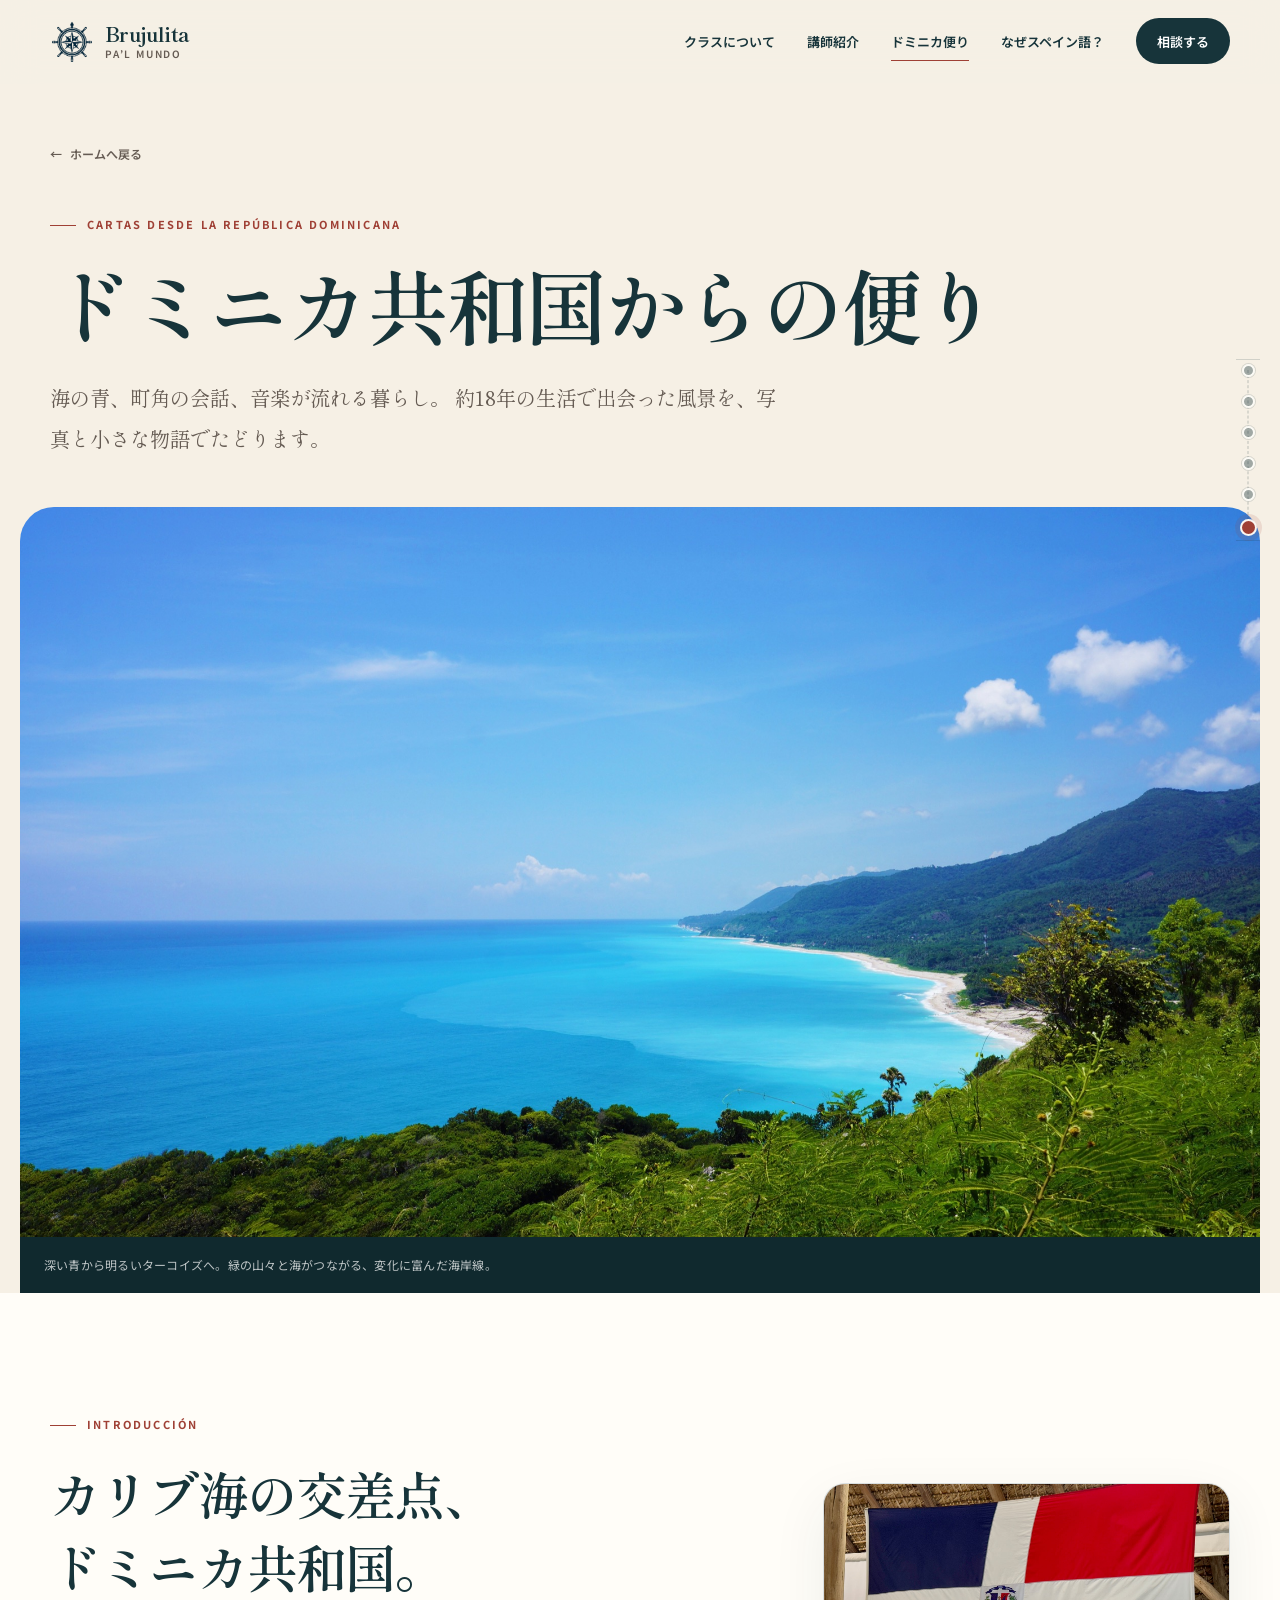
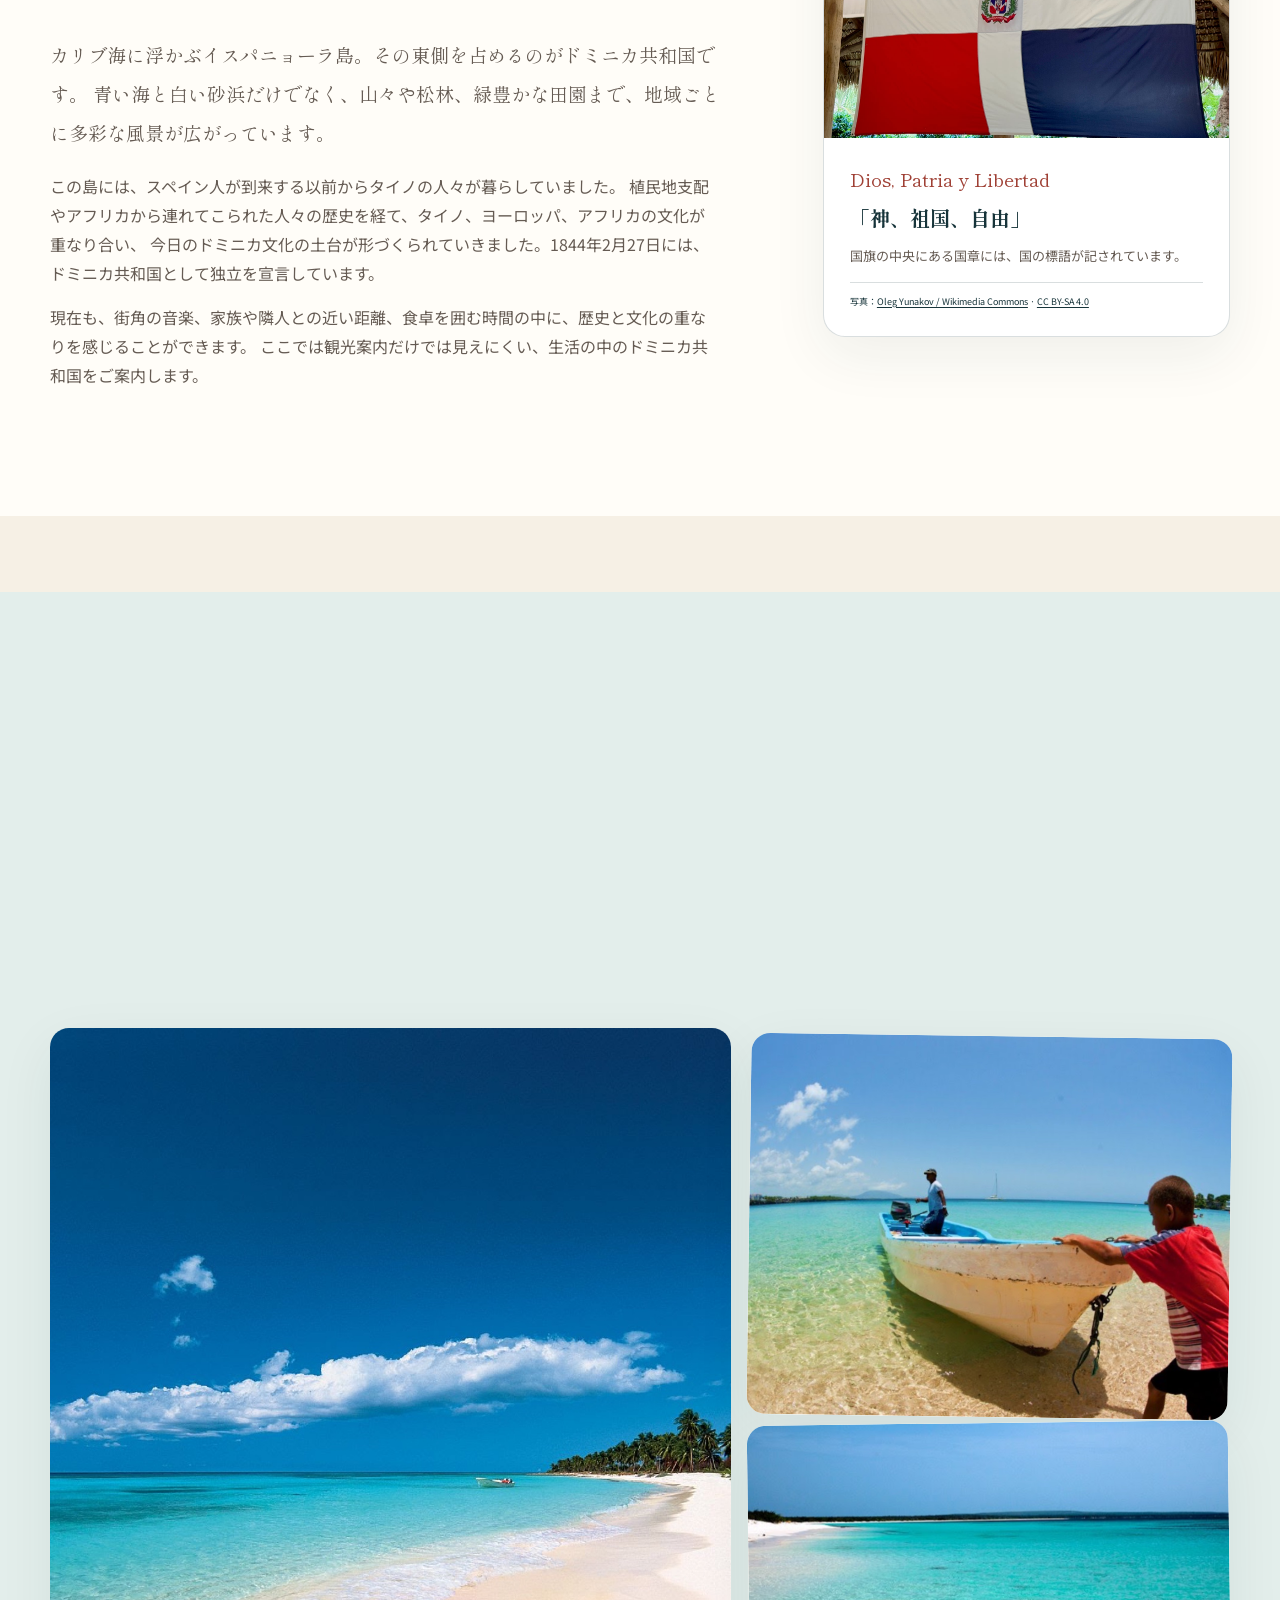
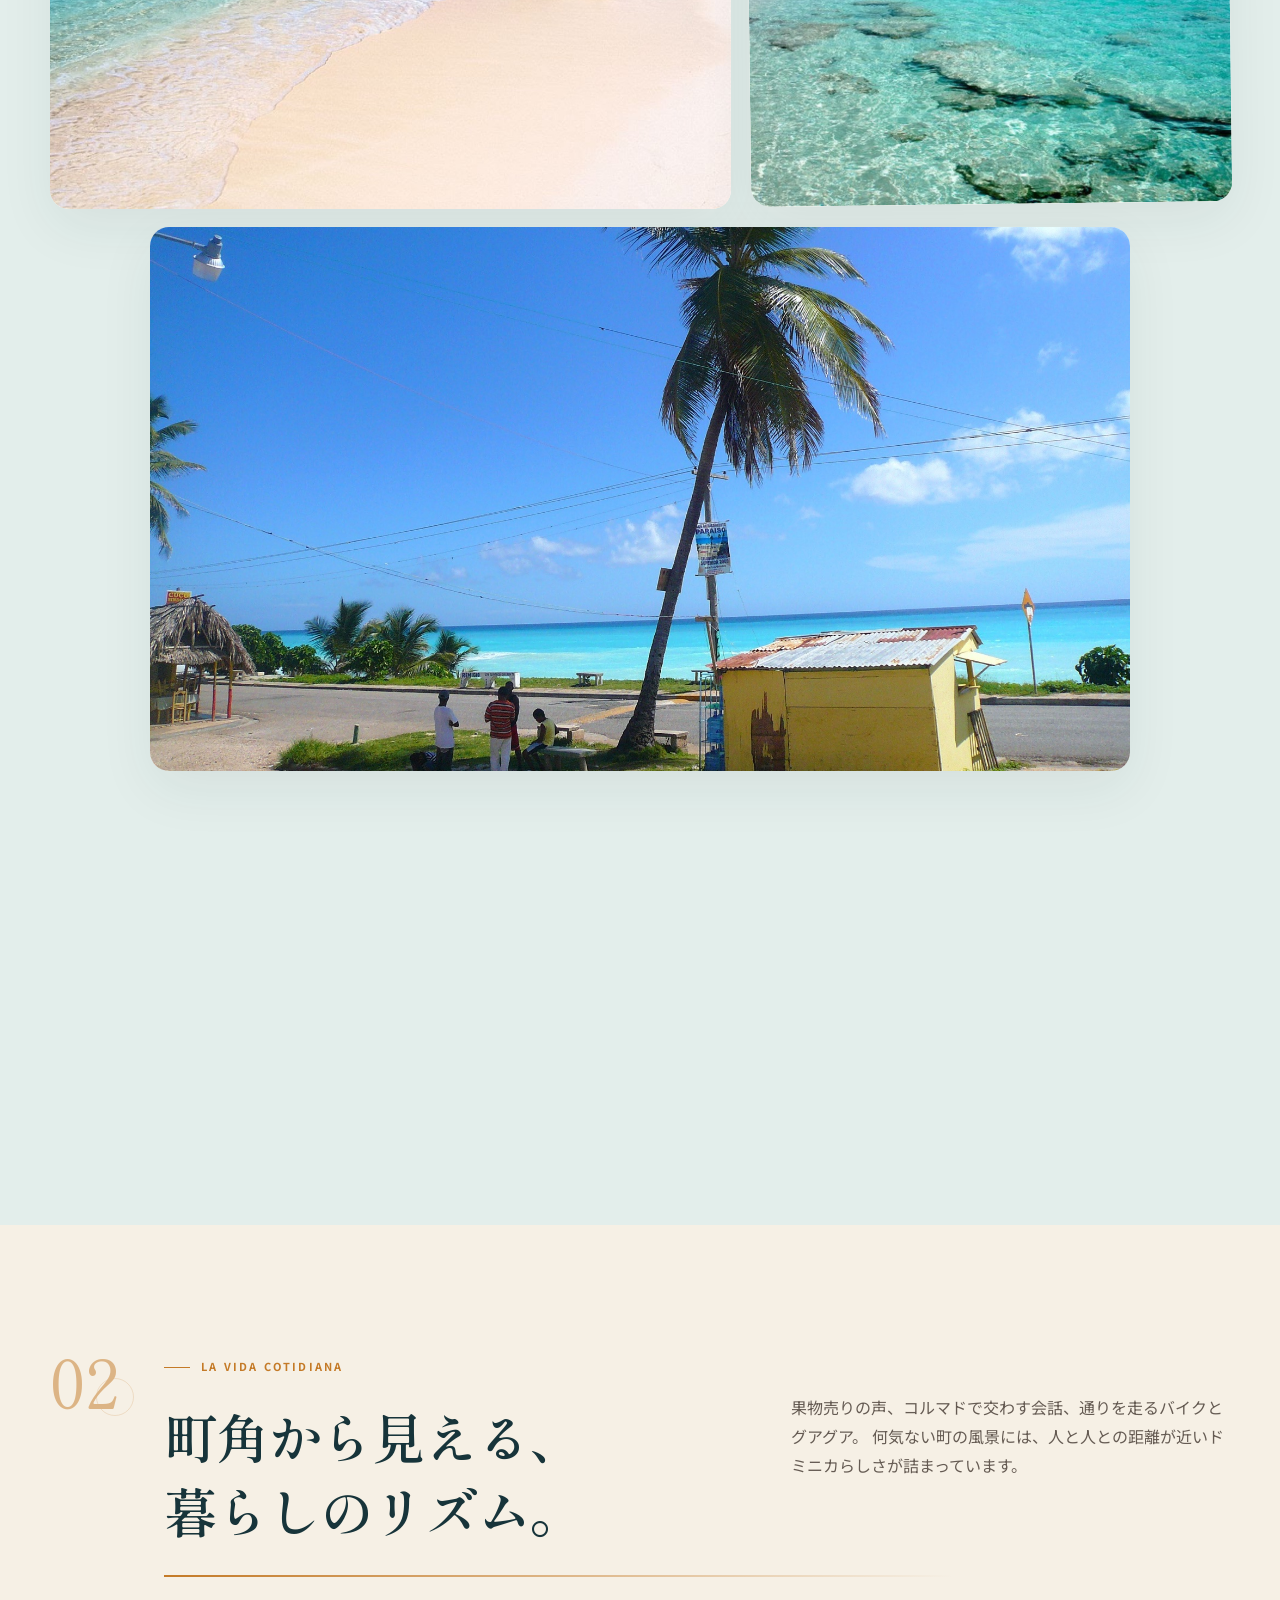
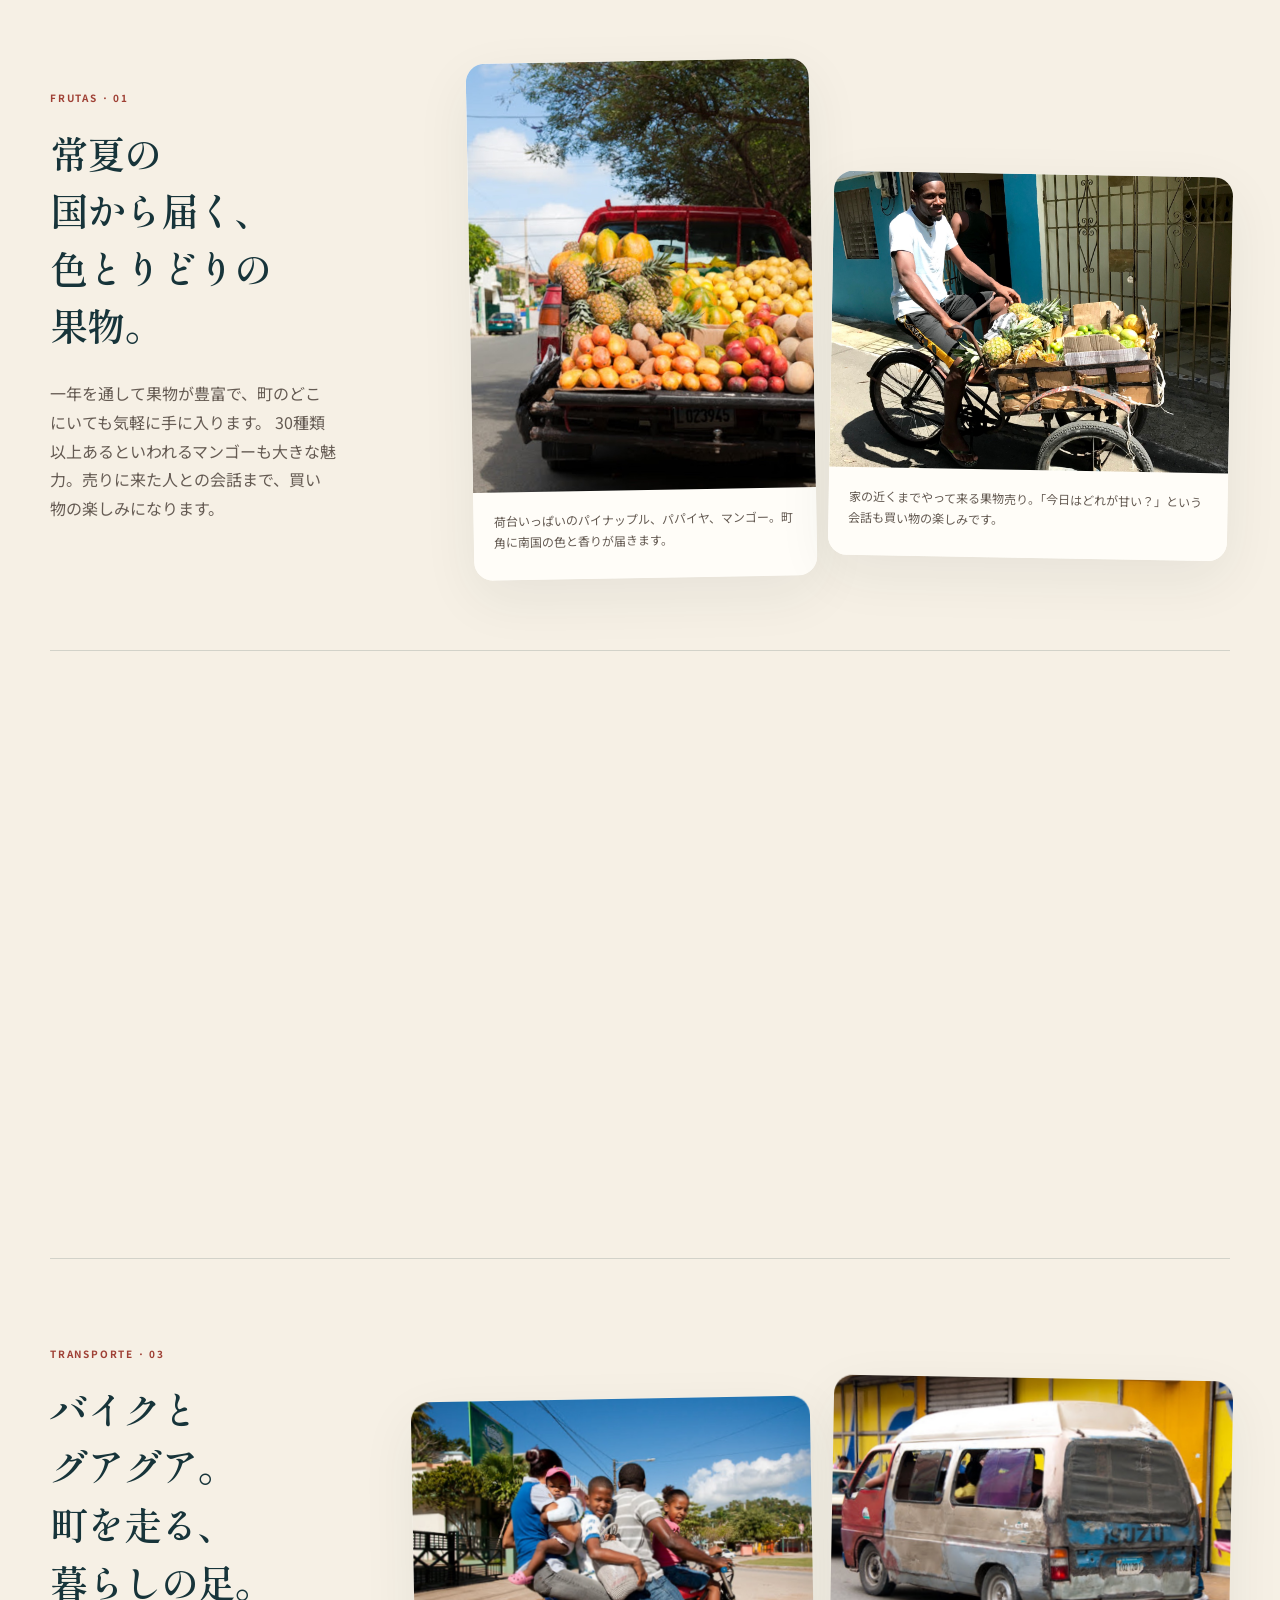
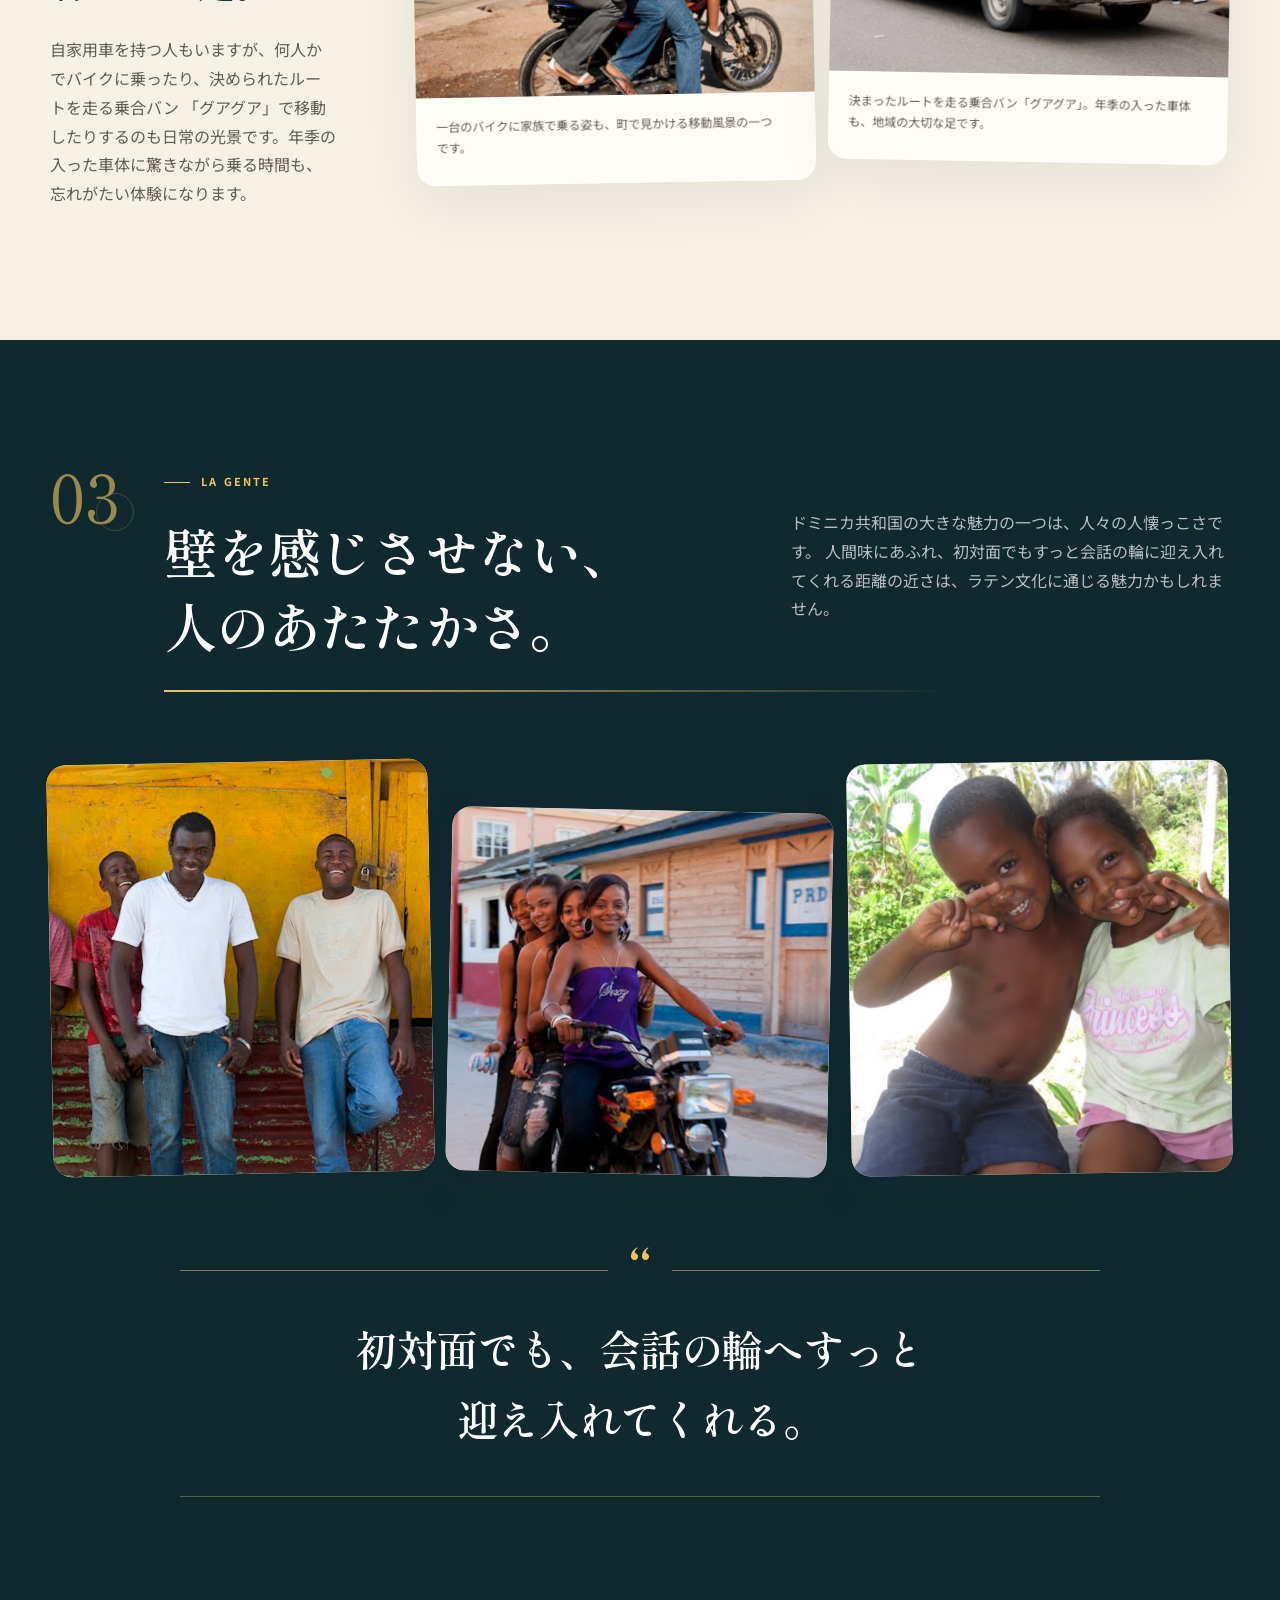
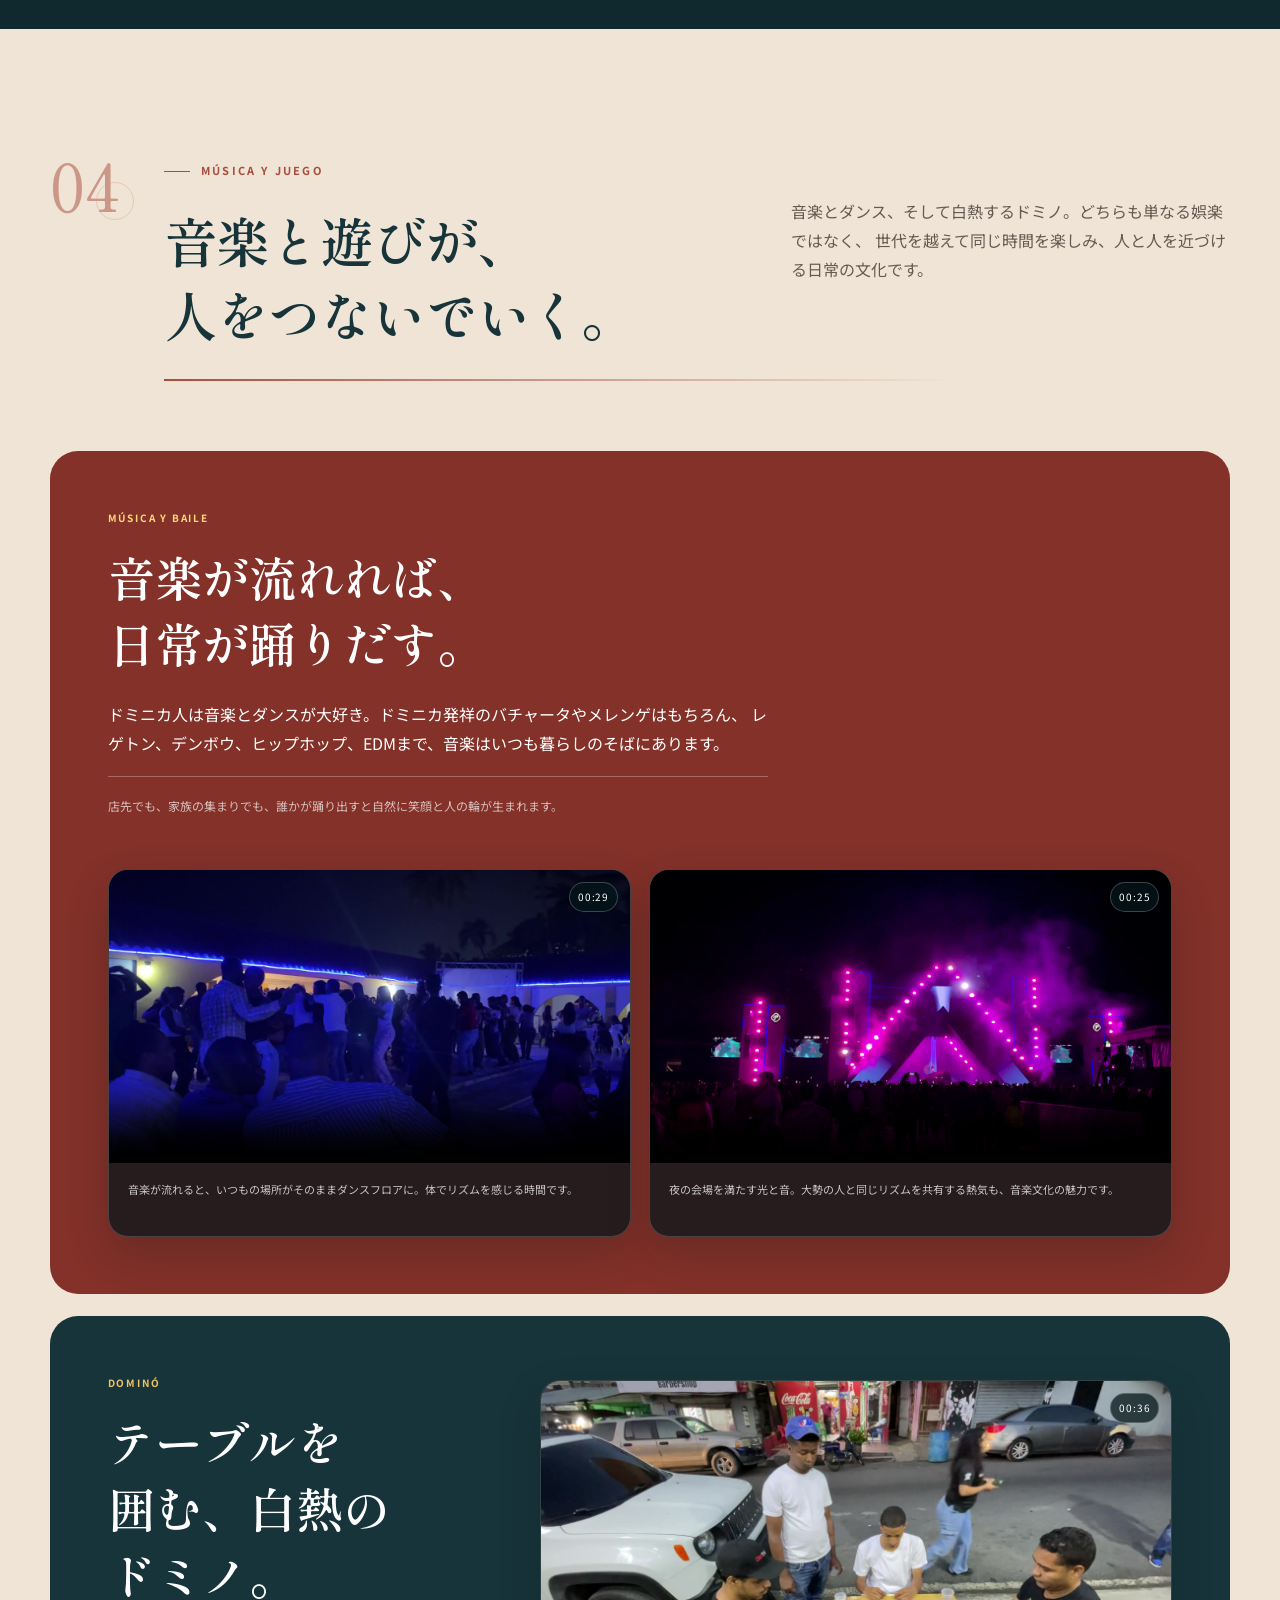
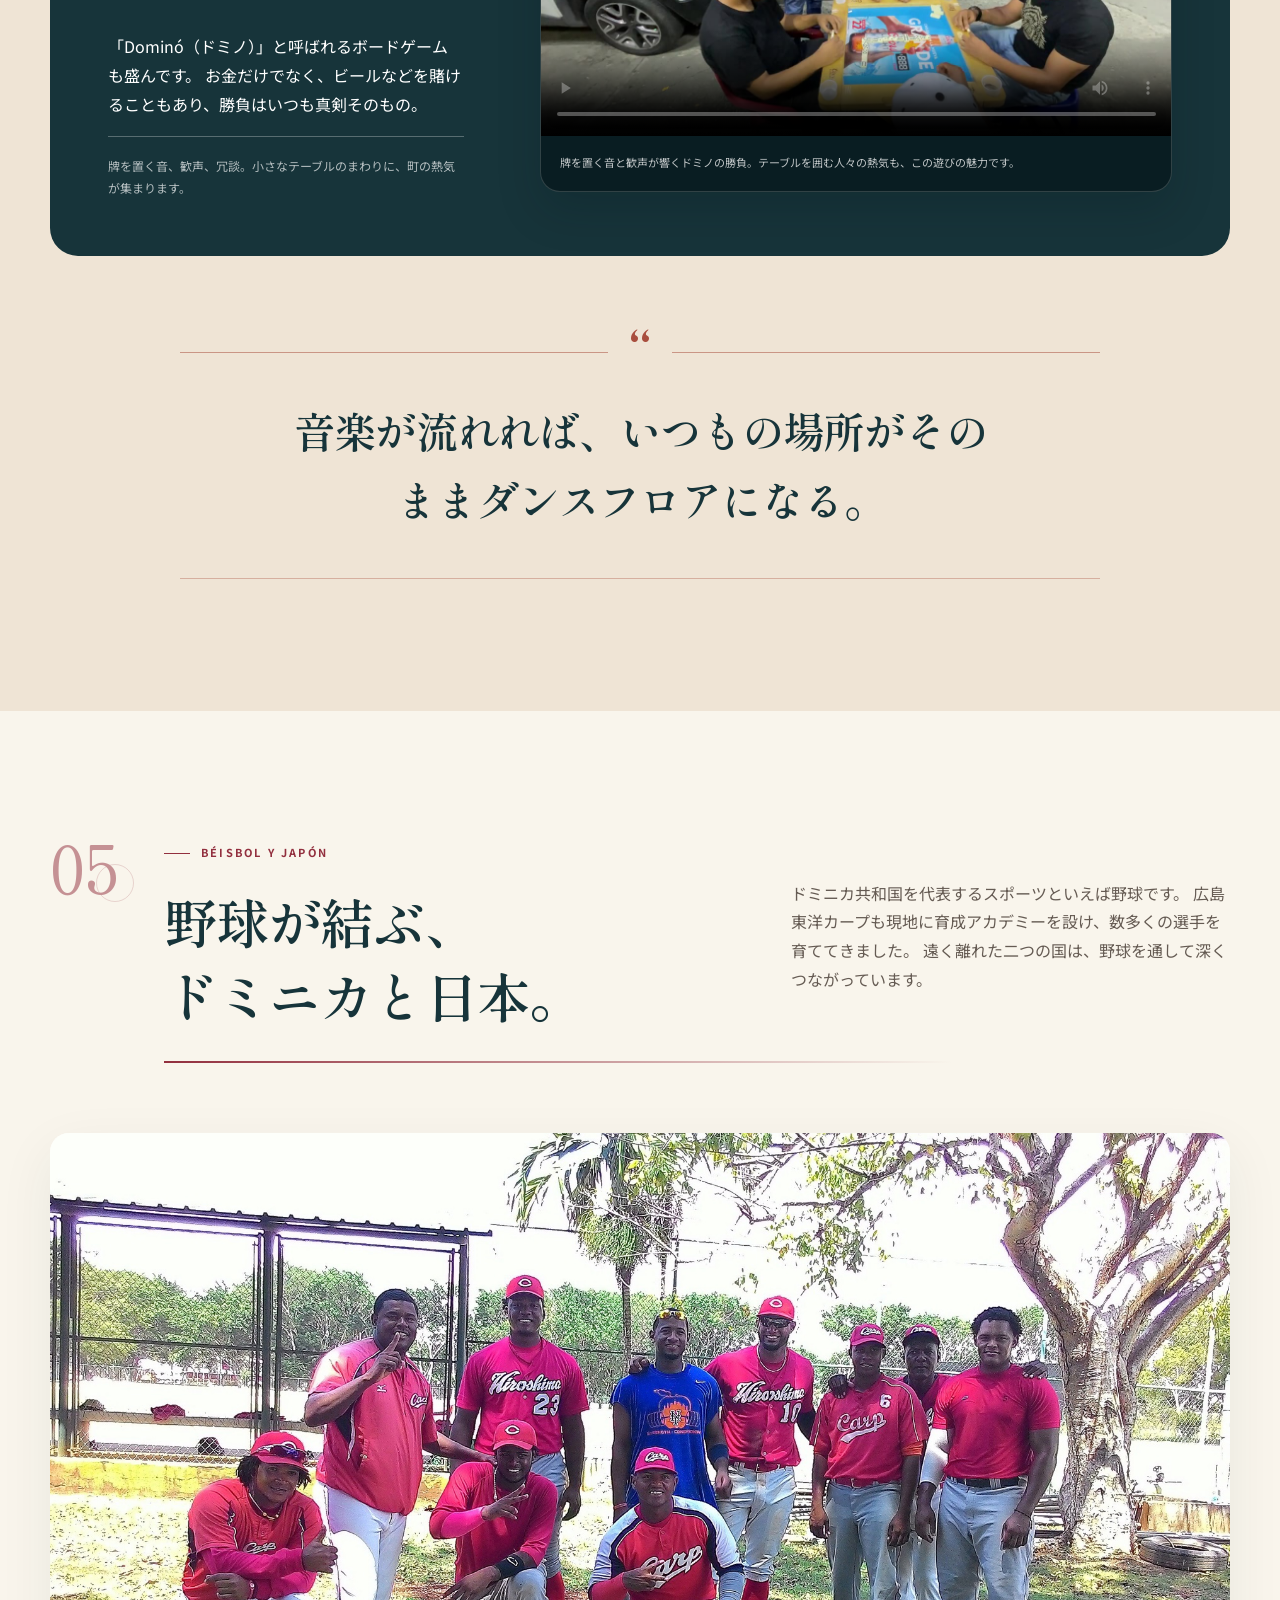
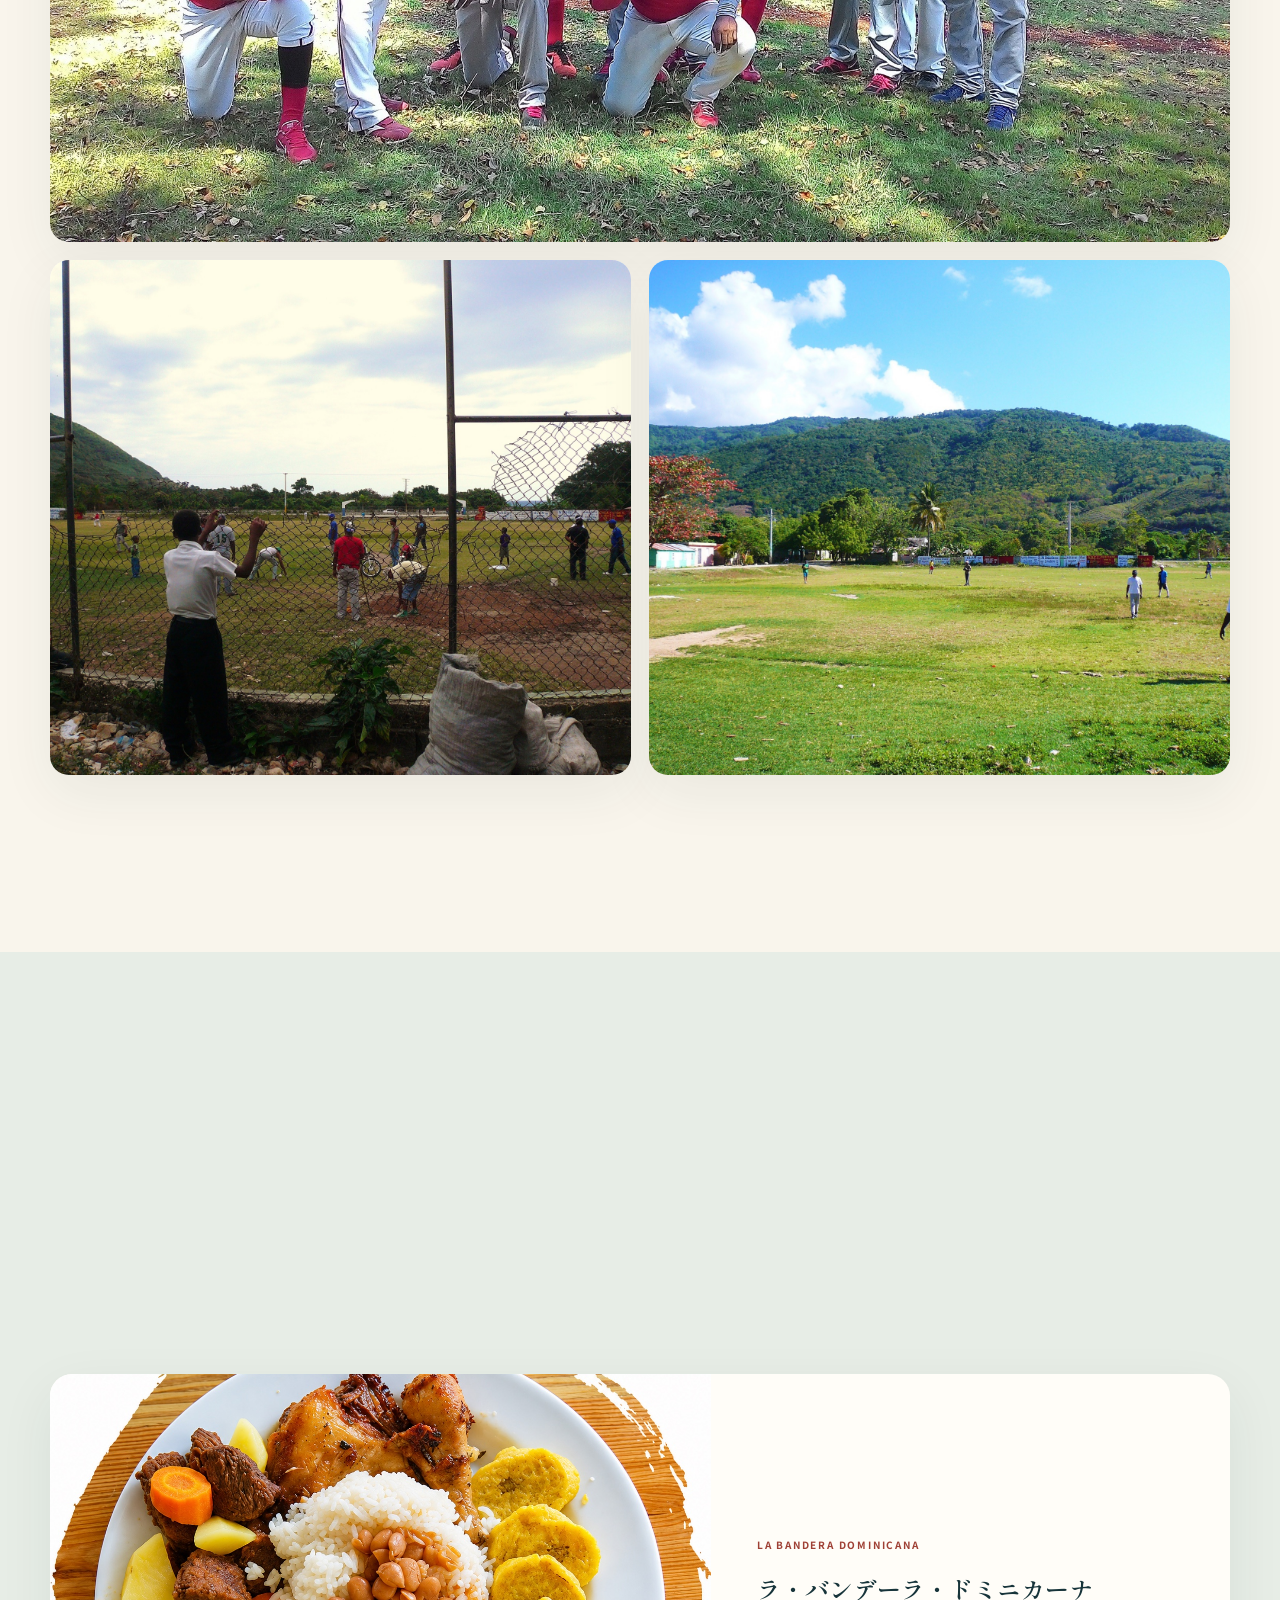
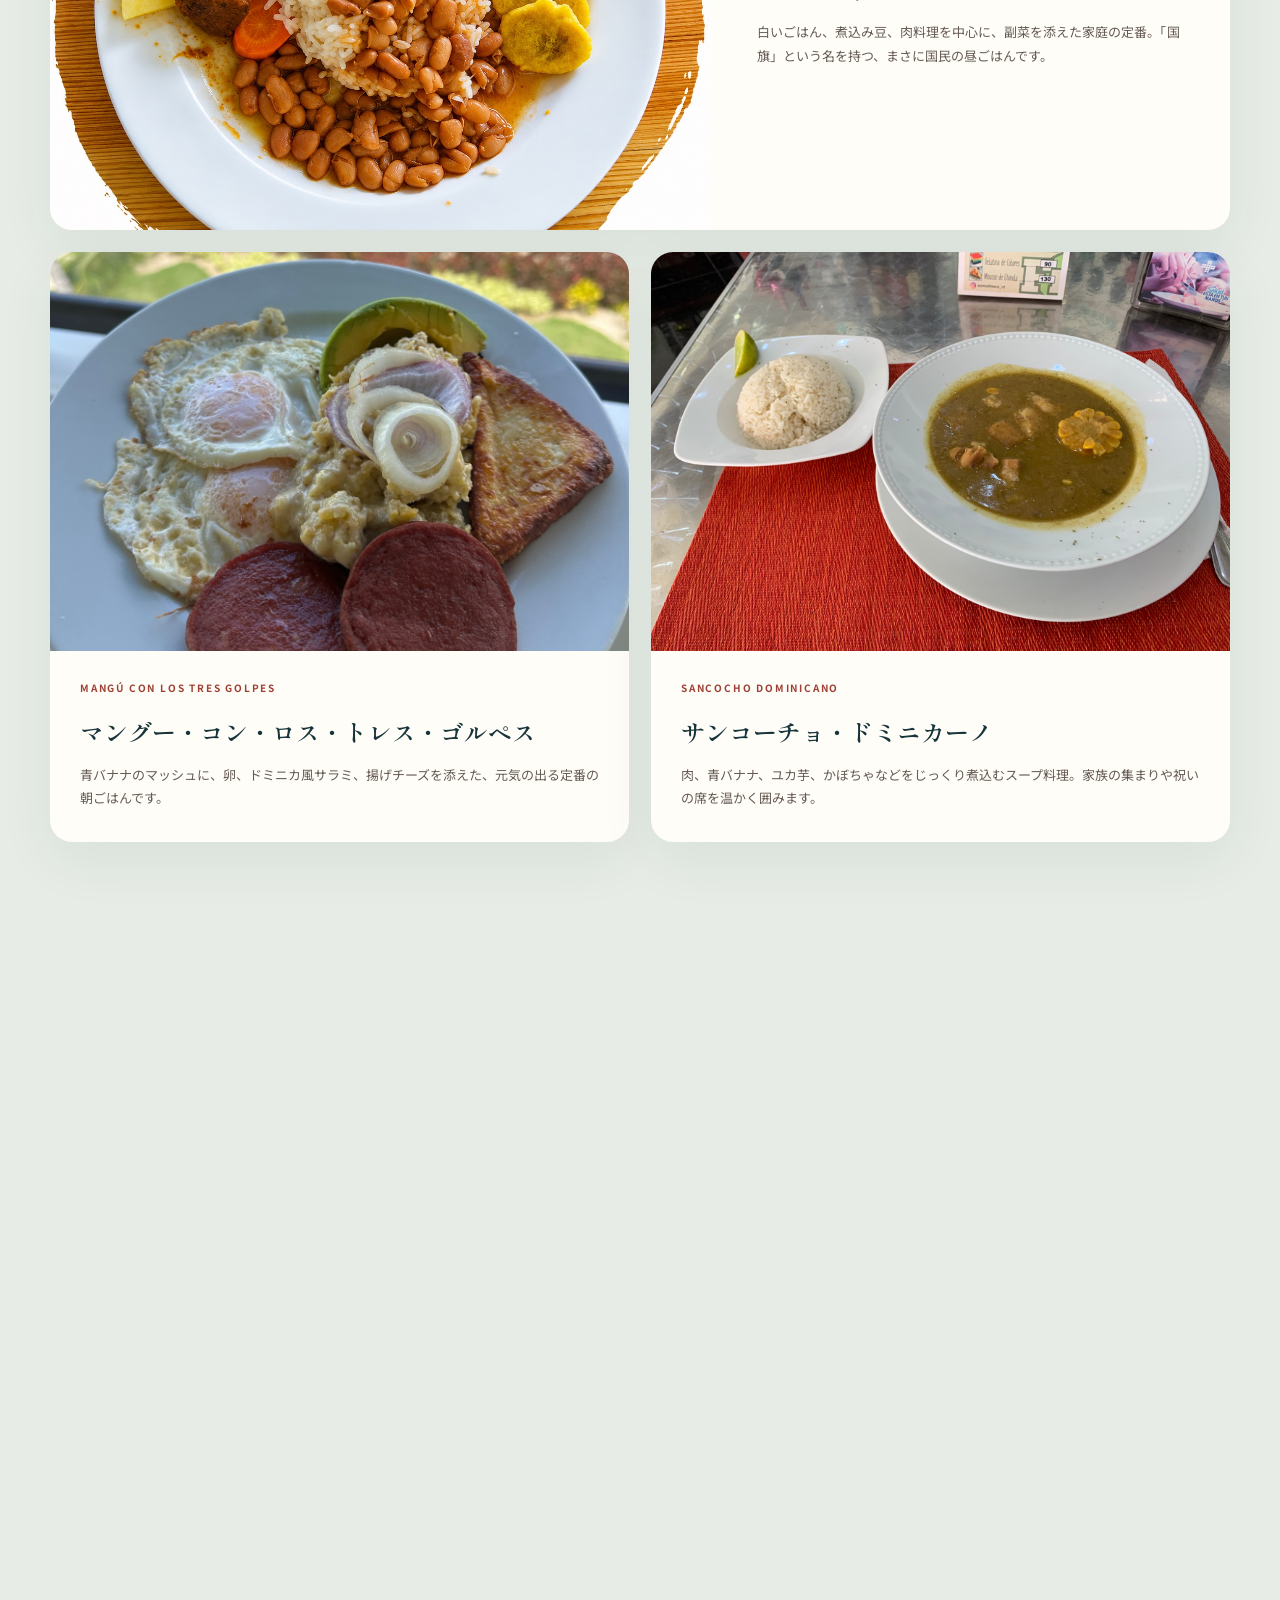
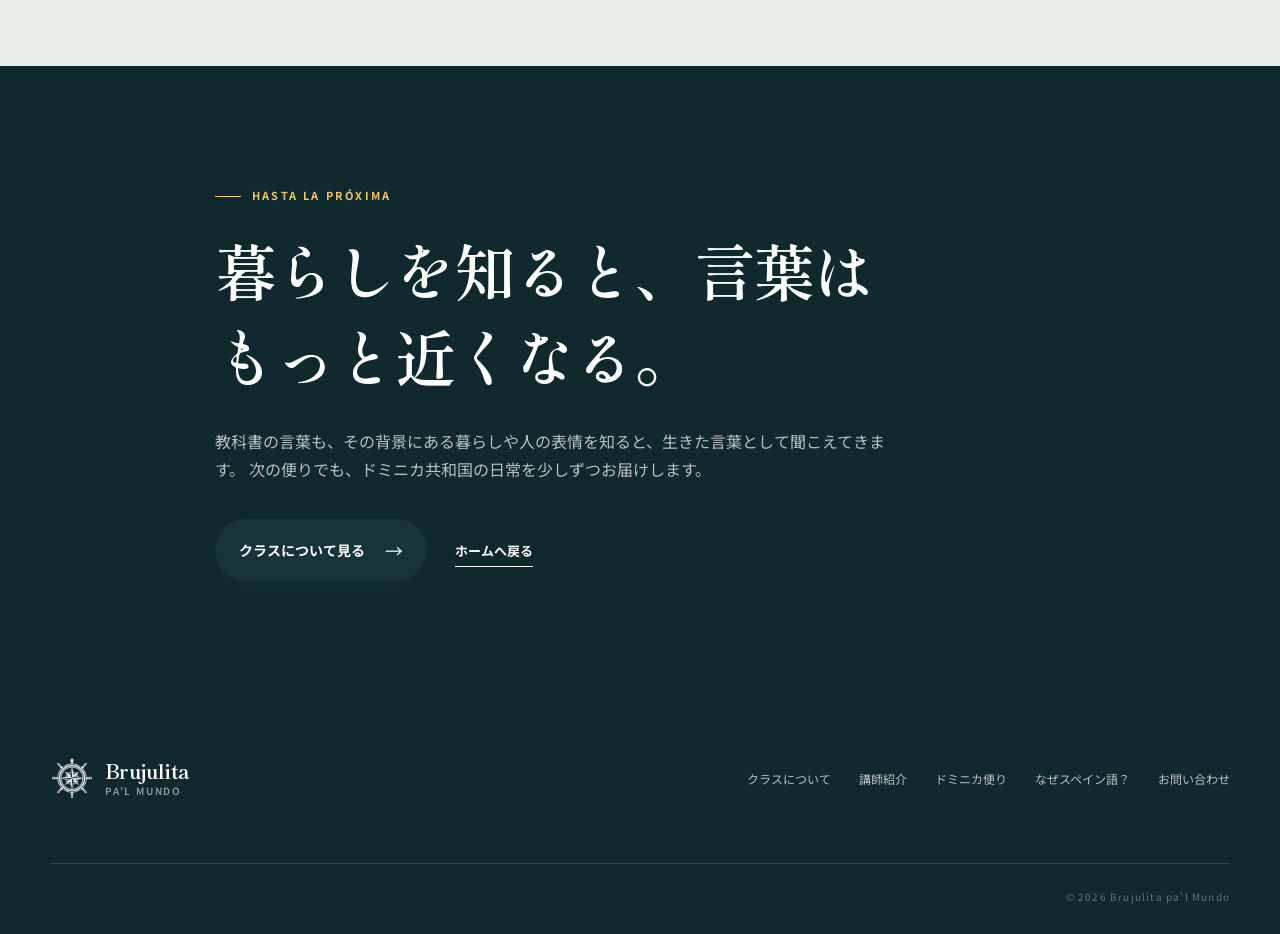
==== commit d7c29f06: "Refresh Dominican story assets" ====
--- a/dominicana.html
+++ b/dominicana.html
@@ -16,9 +16,9 @@
       rel="stylesheet"
     />
     <link rel="icon" href="./assets/brujulita-favicon.png" type="image/png" />
-    <link rel="stylesheet" href="./styles.css?v=20261106-8" />
+    <link rel="stylesheet" href="./styles.css?v=20261106-14" />
     <script>document.documentElement.classList.add('js')</script>
-    <script src="./script.js" defer></script>
+    <script src="./script.js?v=20261106-14" defer></script>
   </head>
   <body class="story-page">
     <div class="reading-progress" aria-hidden="true"><span data-progress></span></div>
